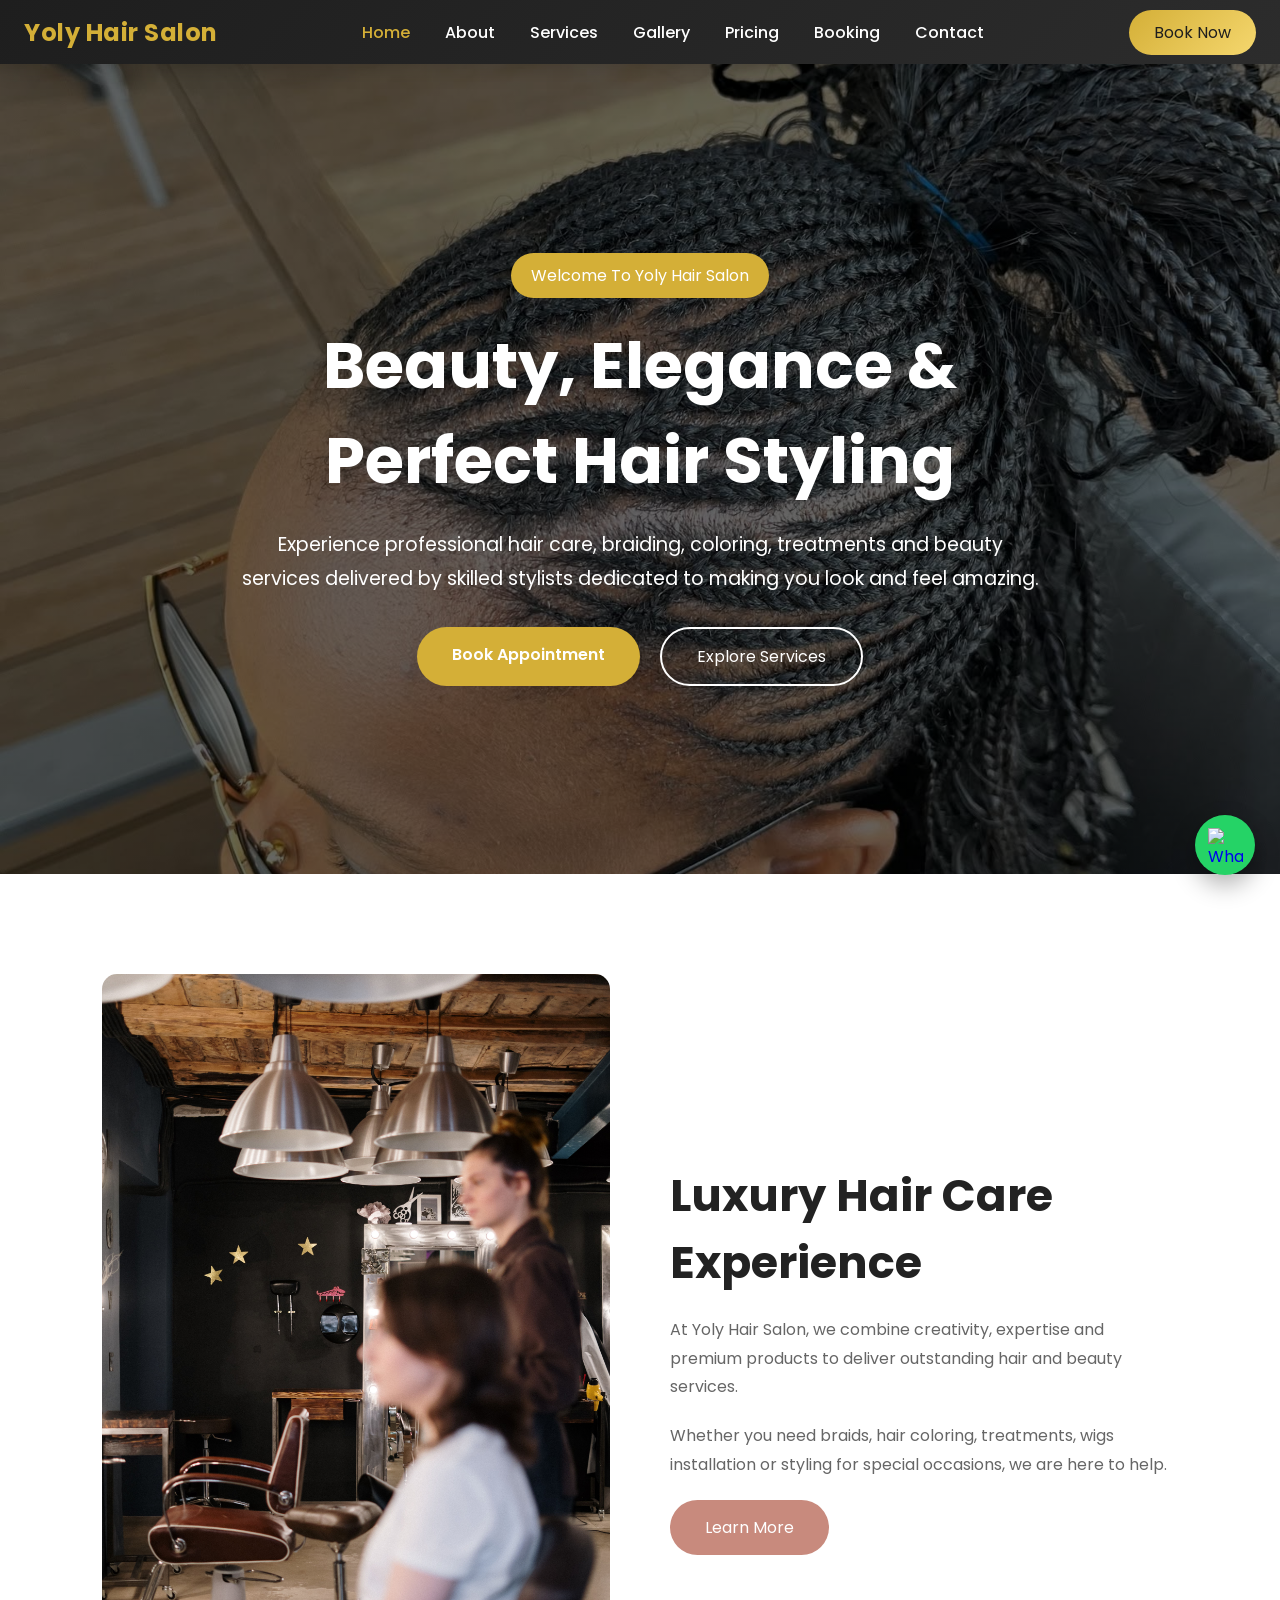
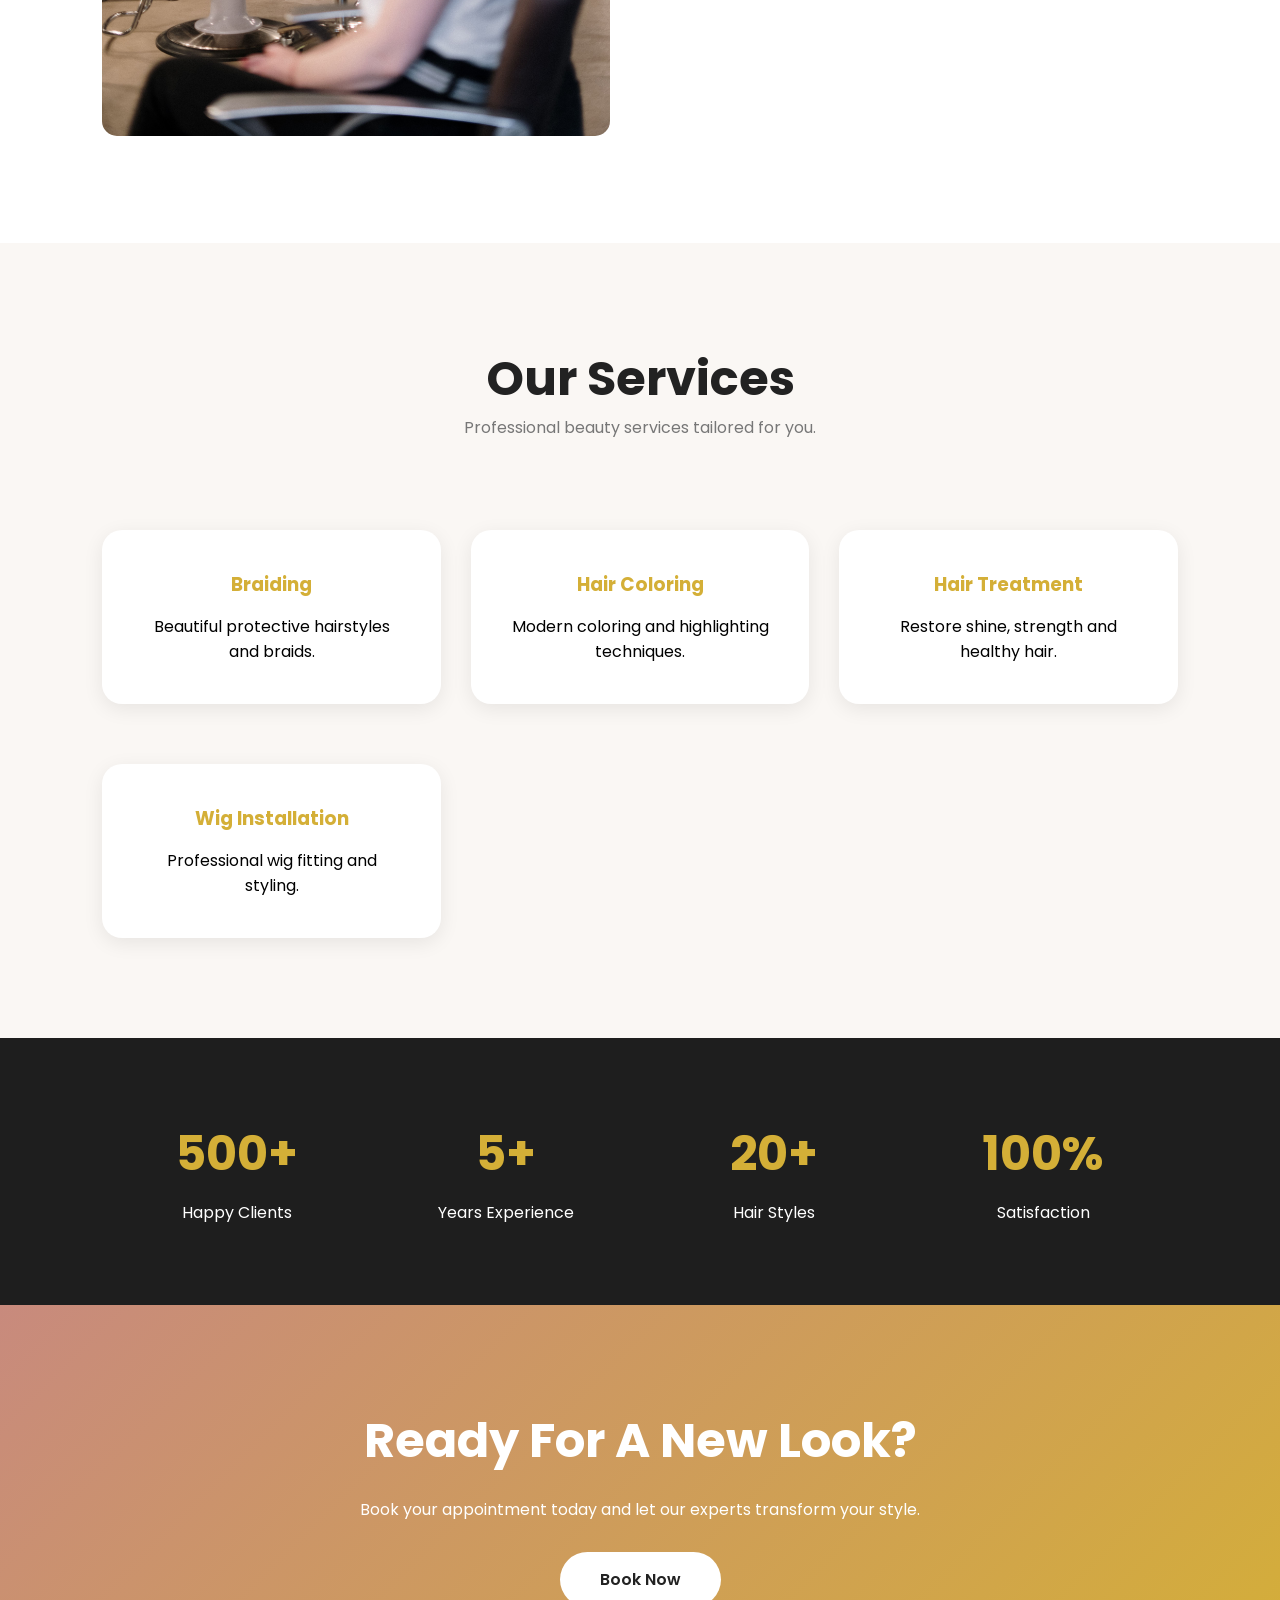
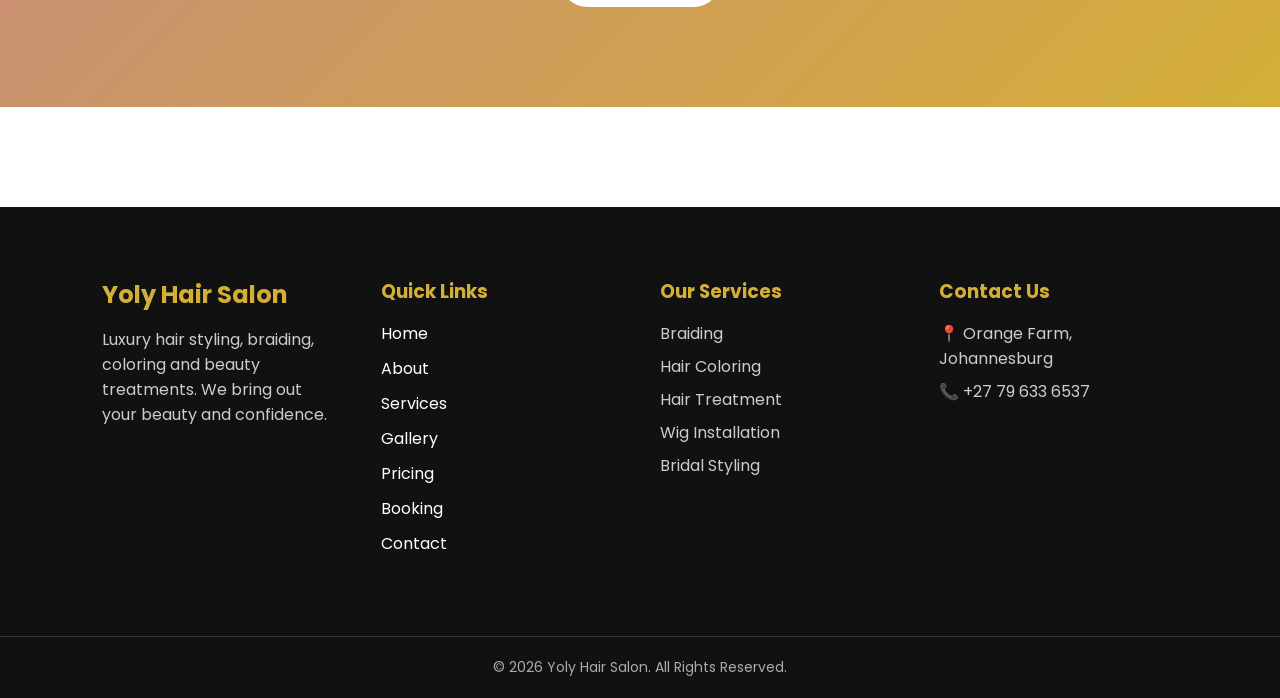
==== index.html @ fb95218e "first commit" ====
<!DOCTYPE html>
<html lang="en">
<head>
    <meta charset="UTF-8">
    <meta name="viewport" content="width=device-width, initial-scale=1.0">
    <title>Yoly Hair Saloon</title>
    <link rel="stylesheet" href="style.css">
</head>
<body>
    <header>
    <nav class="navbar">

        <a href="index.html" class="logo">
            Yoly Hair Salon
        </a>

        <ul class="nav-menu">
            <li><a href="index.html" class="active">Home</a></li>
            <li><a href="about.html" >About</a></li>
            <li><a href="services.html">Services</a></li>
            <li><a href="gallery.html">Gallery</a></li>
            <li><a href="pricing.html">Pricing</a></li>
            <li><a href="booking.html">Booking</a></li>
            <li><a href="contact.html">Contact</a></li>
           
        </ul>
         

        <a href="booking.html" class="nav-btn">
            Book Now
        </a>

    </nav>
</header>
<!-- HERO SECTION -->

<section class="hero">

    <div class="hero-content">

        <span class="hero-tag">
            Welcome To Yoly Hair Salon
        </span>

        <h1>
            Beauty, Elegance & Perfect Hair Styling
        </h1>

        <p>
            Experience professional hair care, braiding, coloring,
            treatments and beauty services delivered by skilled
            stylists dedicated to making you look and feel amazing.
        </p>

        <div class="hero-buttons">
            <a href="booking.html" class="btn-primary">
                Book Appointment
            </a>

            <a href="services.html" class="btn-secondary">
                Explore Services
            </a>
        </div>

    </div>

</section>


<!-- ABOUT PREVIEW -->

<section class="home-about">

    <div class="about-image">
        <img src="images/pexels-cottonbro-3992877.jpg" alt="Salon">
    </div>

    <div class="about-content">

        <h2>Luxury Hair Care Experience</h2>

        <p>
            At Yoly Hair Salon, we combine creativity,
            expertise and premium products to deliver
            outstanding hair and beauty services.
        </p>

        <p>
            Whether you need braids, hair coloring,
            treatments, wigs installation or styling
            for special occasions, we are here to help.
        </p>

        <a href="about.html" class="about-btn">
            Learn More
        </a>

    </div>

</section>


<!-- SERVICES -->

<section class="services">

    <div class="section-title">
        <h2>Our Services</h2>
        <p>Professional beauty services tailored for you.</p>
    </div>

    <div class="service-container">

        <div class="service-card">
            <h3>Braiding</h3>
            <p>Beautiful protective hairstyles and braids.</p>
        </div>

        <div class="service-card">
            <h3>Hair Coloring</h3>
            <p>Modern coloring and highlighting techniques.</p>
        </div>

        <div class="service-card">
            <h3>Hair Treatment</h3>
            <p>Restore shine, strength and healthy hair.</p>
        </div>

        <div class="service-card">
            <h3>Wig Installation</h3>
            <p>Professional wig fitting and styling.</p>
        </div>

    </div>

</section>


<!-- STATS -->

<section class="stats">

    <div class="stat-box">
        <h2>500+</h2>
        <p>Happy Clients</p>
    </div>

    <div class="stat-box">
        <h2>5+</h2>
        <p>Years Experience</p>
    </div>

    <div class="stat-box">
        <h2>20+</h2>
        <p>Hair Styles</p>
    </div>

    <div class="stat-box">
        <h2>100%</h2>
        <p>Satisfaction</p>
    </div>

</section>


<!-- CALL TO ACTION -->

<section class="cta">

    <h2>Ready For A New Look?</h2>

    <p>
        Book your appointment today and let our
        experts transform your style.
    </p>

    <a href="booking.html">
        Book Now
    </a>

</section>
<footer class="footer">

    <div class="footer-container">

        <!-- BRAND -->
        <div class="footer-box">
            <h2>Yoly Hair Salon</h2>
            <p>
                Luxury hair styling, braiding, coloring and beauty treatments.
                We bring out your beauty and confidence.
            </p>
        </div>

        <!-- QUICK LINKS -->
        <div class="footer-box">
            <h3>Quick Links</h3>
            <a href="index.html">Home</a>
            <a href="about.html">About</a>
            <a href="services.html">Services</a>
            <a href="gallery.html">Gallery</a>
            <a href="pricing.html">Pricing</a>
            <a href="booking.html">Booking</a>
            <a href="contact.html">Contact</a>
            
        </div>

        <!-- SERVICES -->
        <div class="footer-box">
            <h3>Our Services</h3>
            <p>Braiding</p>
            <p>Hair Coloring</p>
            <p>Hair Treatment</p>
            <p>Wig Installation</p>
            <p>Bridal Styling</p>
        </div>

        <!-- CONTACT -->
        <div class="footer-box">
            <h3>Contact Us</h3>
            <p>📍 Orange Farm, Johannesburg</p>
            <p>📞 +27 79 633 6537</p>
            
        </div>

    </div>

    <!-- BOTTOM BAR -->
    <div class="footer-bottom">
        <p>
            © 2026 Yoly Hair Salon. All Rights Reserved.
        </p>
    </div>

</footer>
<!-- WHATSAPP FLOATING BUTTON -->
<a href="https://wa.me/27796336537" class="whatsapp-float" target="_blank">

    <img src="https://cdn-icons-png.flaticon.com/512/733/733585.png" 
         alt="WhatsApp">

</a>
</body>
</html>
---- style.css ----
/* GOOGLE FONT */
@import url('https://fonts.googleapis.com/css2?family=Poppins:wght@300;400;500;600;700&display=swap');

*{
    margin:0;
    padding:0;
    box-sizing:border-box;
    font-family:'Poppins',sans-serif;
}

body{
    background:#fff;
}

/* NAVBAR */

.navbar{
    display:flex;
    justify-content:space-between;
    align-items:center;
    background:linear-gradient(
    135deg,
    #1e1e1e,
    #2c2c2c);
    position:sticky;
    top:0;
    z-index:1000;
    padding: 0.6rem 1.5rem;
    box-shadow:0 5px 20px rgba(0,0,0,0.15);
}

/* LOGO */

.logo{
    text-decoration:none;
    font-size:1.5rem;
    font-weight:700;
    color:#D4AF37;
    letter-spacing:0.5px;
}

/* MENU */

.nav-menu{
    display:flex;
    list-style:none;
    gap:35px;
}

.nav-menu li a{
    text-decoration:none;
    color:#ffffff;
    font-size:1rem;
    font-weight:500;
    transition:0.3s ease;
    position:relative;
    gap: 30px;
}
 .active{
    color: #D4AF37 !important;
}
.login-btn{
     text-decoration:none;
    background:linear-gradient(
    135deg,
    #D4AF37,
    #F5D76E);
    
    color:#1e1e1e;
    padding:12px 28px;
    border-radius:50px;
    font-weight:600;
    transition:0.4s;
    
}
.nav-btn, .login-btn{
    gap: 30px;
}

/* HOVER EFFECT */

.nav-menu li a::after{
    content:'';
    width:0;
    height:3px;
    background:#C88A7D;
    position:absolute;
    left:0;
    bottom:-8px;
    transition:0.4s;
    border-radius:20px;
}

.nav-menu li a:hover::after{
    width:100%;
}

.nav-menu li a:hover{
    color:#D4AF37;
}

/* BUTTON */

.nav-btn{
    text-decoration:none;
    background:linear-gradient(
    135deg,
    #D4AF37,
    #F5D76E);
    
    color:#1e1e1e;
    padding:10px 25px;
    border-radius:50px;
    font-weight:400;
    transition:0.4s;
    gap: 30px;
}

.nav-btn:hover{
    transform:translateY(-3px);
    box-shadow:0 8px 20px rgba(212,175,55,0.4);
}

/* RESPONSIVE */

@media(max-width:992px){

    .navbar{
        flex-direction:column;
        gap:20px;
    }

    .nav-menu{
        flex-wrap:wrap;
        justify-content:center;
    }

}
/* HERO */

.hero{
    min-height:90vh;
    background:
    linear-gradient(rgba(0,0,0,.6),
    rgba(0,0,0,.6)),
    url('images/yoly.png');

    background-size:cover;
    background-position:center;

    display:flex;
    justify-content:center;
    align-items:center;
    text-align:center;
    padding:50px;
}

.hero-content{
    max-width:800px;
}

.hero-tag{
    background:#D4AF37;
    color:#fff;
    padding:10px 20px;
    border-radius:30px;
    display:inline-block;
    margin-bottom:20px;
}

.hero-content h1{
    font-size:4rem;
    color:white;
    margin-bottom:20px;
}

.hero-content p{
    color:white;
    font-size:1.2rem;
    line-height:1.8;
    margin-bottom:30px;
}

.hero-buttons{
    display:flex;
    justify-content:center;
    gap:20px;
    flex-wrap:wrap;
}

.btn-primary{
    background:#D4AF37;
    color:#fff;
    padding:15px 35px;
    text-decoration:none;
    border-radius:50px;
    font-weight:600;
}

.btn-secondary{
    border:2px solid white;
    color:white;
    padding:15px 35px;
    text-decoration:none;
    border-radius:50px;
}


/* ABOUT */

.home-about{
    display:grid;
    grid-template-columns:1fr 1fr;
    gap:60px;
    align-items:center;
    padding:100px 8%;
}

.about-image img{
    width:100%;
    border-radius:20px;
}

.about-content h2{
    font-size:2.8rem;
    color:#222;
    margin-bottom:20px;
}

.about-content p{
    color:#666;
    line-height:1.8;
    margin-bottom:20px;
}

.about-btn{
    display:inline-block;
    background:#C88A7D;
    color:white;
    padding:15px 35px;
    border-radius:50px;
    text-decoration:none;
}


/* SERVICES */

.services{
    background:#faf7f4;
    padding:100px 8%;
}

.section-title{
    text-align:center;
    margin-bottom:60px;
}

.section-title h2{
    font-size:3rem;
    color:#222;
}

.section-title p{
    color:#777;
}

.service-container{
    display:grid;
    grid-template-columns:repeat(auto-fit,minmax(250px,1fr));
    gap:30px;
}

.service-card{
    background:white;
    padding:40px;
    border-radius:20px;
    text-align:center;
    box-shadow:0 5px 20px rgba(0,0,0,.08);
    transition:.4s;
    margin-top: 30px;
}

.service-card:hover{
    transform:translateY(-10px);
}

.service-card h3{
    color:#D4AF37;
    margin-bottom:15px;
}


/* STATS */

.stats{
    background:#1E1E1E;
    color:white;
    display:grid;
    grid-template-columns:repeat(4,1fr);
    text-align:center;
    padding:80px 8%;
}

.stat-box h2{
    color:#D4AF37;
    font-size:3rem;
}

.stat-box p{
    margin-top:10px;
}


/* CTA */

.cta{
    padding:100px 8%;
    text-align:center;
    background:linear-gradient(
    135deg,
    #C88A7D,
    #D4AF37
    );
}

.cta h2{
    color:white;
    font-size:3rem;
    margin-bottom:20px;
}

.cta p{
    color:white;
    margin-bottom:30px;
}

.cta a{
    display:inline-block;
    background:white;
    color:#222;
    padding:15px 40px;
    border-radius:50px;
    text-decoration:none;
    font-weight:600;
}


/* RESPONSIVE */

@media(max-width:768px){

    .hero-content h1{
        font-size:2.5rem;
    }

    .home-about{
        grid-template-columns:1fr;
    }

    .stats{
        grid-template-columns:1fr 1fr;
        gap:30px;
    }

}

.about-hero{
height:80vh;
background:url(images/pexels-cottonbro-3992877.jpg);
background-size:cover;
background-position:center;
display:flex;
justify-content:center;
align-items:center;
text-align:center;
}

.about-overlay{
background:rgba(0,0,0,0.6);
padding:50px;
color:white;
max-width:800px;
border-radius:15px;
}

.about-overlay h1{
font-size:3rem;
margin:20px 0;
}

.about-intro{
padding:80px 10%;
display:grid;
grid-template-columns:1fr 1fr;
gap:50px;
align-items:center;
}

.about-image img{
width:100%;
border-radius:15px;
}

.about-text p{
margin-bottom:20px;
line-height:1.8;
}

.mission-section{
padding:80px 10%;
display:grid;
grid-template-columns:repeat(auto-fit,minmax(300px,1fr));
gap:30px;
}

.mission-card{
padding:40px;
background:#fff;
box-shadow:0 5px 15px rgba(0,0,0,.1);
border-radius:15px;
}

.values,
.timeline,
.why-us,
.testimonials{
padding:80px 10%;
}

.value-grid,
.why-grid,
.testimonial-grid{
display:grid;
grid-template-columns:repeat(auto-fit,minmax(250px,1fr));
gap:25px;
}

.value-card,
.why-card,
.testimonial-card,
.timeline-box{
padding:30px;
background:white;
border-radius:15px;
box-shadow:0 5px 15px rgba(0,0,0,.1);
}

.timeline-container{
display:grid;
grid-template-columns:repeat(auto-fit,minmax(200px,1fr));
gap:20px;
margin-top:40px;
}

.stats-section{
background:#111;
color:white;
padding:80px 10%;
display:grid;
grid-template-columns:repeat(auto-fit,minmax(200px,1fr));
text-align:center;
}

.stat h2{
font-size:3rem;
}

.about-cta{
padding:100px 10%;
text-align:center;
background:#f8f8f8;
}

.cta-btn{
display:inline-block;
margin-top:20px;
padding:15px 35px;
background:black;
color:white;
text-decoration:none;
border-radius:30px;
}

@media(max-width:768px){

.about-intro{
grid-template-columns:1fr;
}

.about-overlay h1{
font-size:2rem;
}

.about-overlay{
padding:30px;
}

.stats-section{
grid-template-columns:1fr 1fr;
gap:20px;
}

}
/* SERVICES HERO */

.services-hero{
    height:60vh;
    background:
    linear-gradient(rgba(0,0,0,.65),rgba(0,0,0,.65)),
    url('images/services-banner.jpg');
    background-size:cover;
    background-position:center;
    display:flex;
    justify-content:center;
    align-items:center;
    text-align:center;
    padding:20px;
}

.services-hero-content{
    max-width:800px;
}

.services-hero-content h1{
    color:white;
    font-size:4rem;
    margin-bottom:20px;
}

.services-hero-content p{
    color:white;
    font-size:1.2rem;
    line-height:1.8;
}

/* INTRO */

.services-intro{
    padding:100px 10%;
    text-align:center;
}

.services-intro h2{
    font-size:3rem;
    color:#D4AF37;
    margin-bottom:25px;
}

.services-intro p{
    max-width:900px;
    margin:auto;
    color:#666;
    line-height:1.9;
    margin-bottom:20px;
}

/* SERVICE GRID */

.main-services{
    padding:0 10% 100px;
    display:grid;
    grid-template-columns:repeat(auto-fit,minmax(280px,1fr));
    gap:30px;
}

.service-box{
    background:white;
    padding:35px;
    border-radius:20px;
    box-shadow:0 10px 30px rgba(0,0,0,.08);
    transition:.4s;
}

.service-box:hover{
    transform:translateY(-10px);
}

.service-box h3{
    color:#D4AF37;
    margin-bottom:15px;
}

/* BENEFITS */

.service-benefits{
    background:#faf7f4;
    padding:100px 10%;
}

.benefits-grid{
    display:grid;
    grid-template-columns:repeat(auto-fit,minmax(250px,1fr));
    gap:30px;
    margin-top: 30px;
}

.benefit-card{
    background:white;
    padding:35px;
    border-radius:20px;
    text-align:center;
    box-shadow:0 5px 20px rgba(0,0,0,.08);
}

.benefit-card h3{
    color:#D4AF37;
    margin-bottom:15px;
}

/* PROCESS */

.service-process{
    padding:100px 10%;
}
.section-heading{
    margin-top: 30px;
}
.process-container{
    display:grid;
    grid-template-columns:repeat(auto-fit,minmax(250px,1fr));
    gap:30px;
    margin-top: 30px;
}

.process-card{
    background:white;
    padding:40px;
    text-align:center;
    border-radius:20px;
    box-shadow:0 5px 20px rgba(0,0,0,.08);
}

.process-card span{
    width:70px;
    height:70px;
    background:#D4AF37;
    color:white;
    display:flex;
    justify-content:center;
    align-items:center;
    margin:auto;
    border-radius:50%;
    font-size:1.5rem;
    font-weight:bold;
    margin-bottom:20px;
}

/* FAQ */

.faq-section{
    background:#faf7f4;
    padding:100px 10%;
}

.faq-container{
    display:grid;
    gap:25px;
    margin-top: 30px;
}

.faq-item{
    background:white;
    padding:30px;
    border-radius:15px;
    box-shadow:0 5px 15px rgba(0,0,0,.08);
}

.faq-item h3{
    color:#D4AF37;
    margin-bottom:10px;
}

/* CTA */

.services-cta{
    background:linear-gradient(135deg,#C88A7D,#D4AF37);
    text-align:center;
    padding:100px 10%;
}

.services-cta h2{
    color:white;
    font-size:3rem;
    margin-bottom:20px;
}

.services-cta p{
    color:white;
    max-width:700px;
    margin:auto;
    margin-bottom:30px;
}

.services-cta a{
    display:inline-block;
    background:white;
    color:#222;
    text-decoration:none;
    padding:15px 40px;
    border-radius:50px;
    font-weight:600;
}

/* RESPONSIVE */

@media(max-width:768px){

    .services-hero-content h1{
        font-size:2.5rem;
    }

    .services-intro h2,
    .section-heading h2,
    .services-cta h2{
        font-size:2rem;
    }

}
/* GALLERY HERO */

.gallery-hero{
    height:60vh;
    background:
    linear-gradient(rgba(0,0,0,.65),rgba(0,0,0,.65)),
    url('images/gallery-banner.jpg');
    background-size:cover;
    background-position:center;
    display:flex;
    justify-content:center;
    align-items:center;
    text-align:center;
    padding:20px;
}

.gallery-hero-content{
    max-width:800px;
}

.gallery-hero-content h1{
    color:white;
    font-size:4rem;
    margin-bottom:20px;
}

.gallery-hero-content p{
    color:white;
    font-size:1.2rem;
    line-height:1.8;
}

/* INTRO */

.gallery-intro{
    padding:100px 10%;
    text-align:center;
}

.gallery-intro h2{
    font-size:3rem;
    color:#D4AF37;
    margin-bottom:25px;
}

.gallery-intro p{
    color:#666;
    line-height:1.9;
    max-width:900px;
    margin:20px auto;
}

/* GALLERY GRID */

.featured-gallery{
    padding:0 10% 100px;
    gap: 20px;
    
}

.gallery-grid{
    display:grid;
    grid-template-columns: 1fr;
    gap:25px;
}
@media (min-width:768px){
   .gallery-grid{
    grid-template-columns: repeat(auto-fit,minmax(300px,1fr));
}
    
}
.gallery-item{
    overflow:hidden;
    border-radius:20px;
}

.gallery-item img{
    width:100%;
    display:block;
    transition:.5s;
}

.gallery-item:hover img{
    transform:scale(1.1);
}

/* CATEGORIES */

.gallery-categories{
    background:#faf7f4;
    padding:100px 10%;
}

.categories-container{
    display:grid;
    grid-template-columns:repeat(auto-fit,minmax(250px,1fr));
    gap:30px;
}

.category-card{
    background:white;
    padding:35px;
    border-radius:20px;
    text-align:center;
    box-shadow:0 5px 20px rgba(0,0,0,.08);
    margin-top: 30px;
}

.category-card h3{
    color:#D4AF37;
    margin-bottom:15px;
}

/* TRANSFORMATIONS */

.before-after{
    padding:100px 10%;
}

 .transformation-container{
    display:grid;
    grid-template-columns:repeat(auto-fit,minmax(300px,1fr));
    gap:30px;
} 

.transformation-card{
    background:white;
    border-radius:20px;
    overflow:hidden;
    box-shadow:0 5px 20px rgba(0,0,0,.08);
    margin-top: 30px;
}

.transformation-card img{
    width:100%;
}

.transformation-card h3{
    padding:20px 20px 10px;
    color:#D4AF37;
}

.transformation-card p{
    padding:0 20px 20px;
}

/* TESTIMONIALS */

.gallery-testimonials{
    background:#faf7f4;
    padding:100px 10%;
}

.testimonial-grid{
    display:grid;
    grid-template-columns:repeat(auto-fit,minmax(280px,1fr));
    gap:30px;
    margin-top: 30px;
}

.testimonial-card{
    background:white;
    padding:35px;
    border-radius:20px;
    text-align:center;
    box-shadow:0 5px 20px rgba(0,0,0,.08);
}

.testimonial-card h4{
    margin-top:20px;
    color:#D4AF37;
}

/* SOCIAL */

.social-showcase{
    text-align:center;
    padding:100px 10%;
}

.social-showcase h2{
    font-size:3rem;
    margin-bottom:20px;
}

.social-showcase p{
    margin-bottom:30px;
    color:#666;
}

.social-showcase a{
    display:inline-block;
    background:#D4AF37;
    color:white;
    text-decoration:none;
    padding:15px 35px;
    border-radius:50px;

}

/* CTA */

.gallery-cta{
    background:linear-gradient(135deg,#C88A7D,#D4AF37);
    text-align:center;
    padding:100px 10%;
}

.gallery-cta h2{
    color:white;
    font-size:3rem;
    margin-bottom:20px;
}

.gallery-cta p{
    color:white;
    margin-bottom:30px;
}

.gallery-cta a{
    background:white;
    color:#222;
    text-decoration:none;
    padding:15px 35px;
    border-radius:50px;
    display:inline-block;
    font-weight:600;
}
.gallery-cards {
    display: grid;
    grid-template-columns: repeat(3, 1fr);
    gap: 20px;
    padding: 20px;
}
.gallery-item img {
    width: 100%;
    height: 330px;   /* smaller size */
    object-fit: cover;
    display: block;
    border-radius: 10px;
}

@media(max-width:768px){
    .social-showcase a:last-child{
        margin-top: 20px;

    }
    .gallery-cards{
        grid-template-columns: 1fr;
    }
    .gallery-hero-content h1{
        font-size:2.5rem;
    }


    .gallery-intro h2,
    .social-showcase h2,
    .gallery-cta h2{
        font-size:2rem;
    }

      

}


/* PRICING HERO */

.pricing-hero{
    height:60vh;
    background:
    linear-gradient(rgba(0,0,0,.65),rgba(0,0,0,.65)),
    url('images/pricing-banner.jpg');
    background-size:cover;
    background-position:center;
    display:flex;
    justify-content:center;
    align-items:center;
    text-align:center;
}

.pricing-hero-content h1{
    color:white;
    font-size:4rem;
    margin-bottom:20px;
}

.pricing-hero-content p{
    color:white;
    font-size:1.2rem;
}

.pricing-intro,
.pricing-services,
.packages,
.membership,
.pricing-policies,
.pricing-faq{
    padding:100px 8%;
}

.pricing-intro{
    text-align:center;
}

.pricing-intro h2{
    color:#D4AF37;
    font-size:3rem;
    margin-bottom:25px;
}

.pricing-intro p{
    max-width:900px;
    margin:15px auto;
    color:#666;
    line-height:1.8;
}

/* TABLE */

.pricing-table{
    background:white;
    border-radius:20px;
    overflow:hidden;
    box-shadow:0 10px 30px rgba(0,0,0,.08);
    margin-top: 30px;
}

.price-row{
    display:flex;
    justify-content:space-between;
    padding:25px;
    border-bottom:1px solid #eee;
}

.price-row strong{
    color:#D4AF37;
}

/* PACKAGES */

.package-grid{
    display:grid;
    grid-template-columns:repeat(auto-fit,minmax(300px,1fr));
    gap:30px;
    margin-top: 30px;
}

.package-card{
    background:white;
    padding:40px;
    border-radius:20px;
    text-align:center;
    box-shadow:0 5px 20px rgba(0,0,0,.08);
    position:relative;
}

.featured{
    border:3px solid #D4AF37;
}

.popular{
    position:absolute;
    top:15px;
    right:15px;
    background:#D4AF37;
    color:white;
    padding:8px 15px;
    border-radius:30px;
}

.package-price{
    font-size:3rem;
    color:#D4AF37;
    margin:20px 0;
}

.package-card ul{
    list-style:none;
    margin-bottom:30px;
}

.package-card ul li{
    margin:12px 0;
}

.package-card a{
    background:#D4AF37;
    color:white;
    text-decoration:none;
    padding:15px 30px;
    border-radius:50px;
}

/* MEMBERSHIP */

.membership{
    background:#faf7f4;
}

.membership-grid,
.policy-container{
    display:grid;
    grid-template-columns:repeat(auto-fit,minmax(250px,1fr));
    gap:30px;
    margin-top: 30px;
}

.membership-card,
.policy-card{
    background:white;
    padding:35px;
    border-radius:20px;
    text-align:center;
    box-shadow:0 5px 20px rgba(0,0,0,.08);
}

/* FAQ */

.pricing-faq{
    background:#faf7f4;
}

.faq-item{
    background:white;
    padding:30px;
    border-radius:15px;
    margin-bottom:20px;
    box-shadow:0 5px 15px rgba(0,0,0,.08);
    margin-top: 30px;
}

.faq-item h3{
    color:#D4AF37;
    margin-bottom:10px;
}

/* CTA */

.pricing-cta{
    padding:100px 8%;
    text-align:center;
    background:linear-gradient(135deg,#C88A7D,#D4AF37);
}

.pricing-cta h2{
    color:white;
    font-size:3rem;
    margin-bottom:20px;
}

.pricing-cta p{
    color:white;
    margin-bottom:30px;
}

.pricing-cta a{
    background:white;
    color:#222;
    text-decoration:none;
    padding:15px 35px;
    border-radius:50px;
    display:inline-block;
}
.booking-hero{
    height:60vh;
    background:
    linear-gradient(rgba(0,0,0,.65),rgba(0,0,0,.65)),
    url('images/booking-banner.jpg');
    background-size:cover;
    background-position:center;
    display:flex;
    justify-content:center;
    align-items:center;
    text-align:center;
    padding:20px;
}

.booking-hero-content h1{
    color:white;
    font-size:4rem;
    margin-bottom:20px;
}

.booking-hero-content p{
    color:white;
    font-size:1.2rem;
}

.booking-info{
    display:grid;
    grid-template-columns:repeat(auto-fit,minmax(200px,1fr));
    gap:20px;
    padding:80px 8%;
    background:#faf7f4;
    text-align:center;
}

.info-box{
    background:white;
    padding:30px;
    border-radius:15px;
    box-shadow:0 5px 15px rgba(0,0,0,.08);
}

.info-box h3{
    color:#D4AF37;
    margin-bottom:10px;
}

.booking-form-section{
    padding:100px 8%;
    text-align:center;
}

.booking-form-section h2{
    font-size:3rem;
    margin-bottom:40px;
    color:#222;
}

form{
    max-width:900px;
    margin:auto;
}

.form-grid{
    display:grid;
    grid-template-columns:repeat(2,1fr);
    gap:20px;
}

.form-group{
    text-align:left;
}

.form-group label{
    display:block;
    margin-bottom:8px;
    font-weight:600;
}

.form-group input,
.form-group select,
.form-group textarea{
    width:100%;
    padding:12px;
    border:1px solid #ddd;
    border-radius:10px;
    outline:none;
}

.form-group textarea{
    height:120px;
}

.full{
    grid-column:span 2;
}

button{
    margin-top:30px;
    background:#D4AF37;
    color:white;
    padding:15px 40px;
    border:none;
    border-radius:50px;
    cursor:pointer;
    font-size:1rem;
}

.booking-services{
    background:#faf7f4;
    padding:100px 8%;
}

.service-grid{
    display:grid;
    grid-template-columns:repeat(auto-fit,minmax(250px,1fr));
    gap:30px;
}

.booking-benefits{
    padding:100px 8%;
}

.benefits-grid{
    display:grid;
    grid-template-columns:repeat(auto-fit,minmax(250px,1fr));
    gap:30px;
}

.booking-contact{
    background:linear-gradient(135deg,#C88A7D,#D4AF37);
    text-align:center;
    padding:100px 8%;
    color:white;
}

.contact-details p{
    margin:10px 0;
    font-size:1.2rem;
}

@media(max-width:768px){

    .form-grid{
        grid-template-columns:1fr;
    }

    .booking-hero-content h1{
        font-size:2.5rem;
    }
}
.contact-hero{
    height:60vh;
    background:
    linear-gradient(rgba(0,0,0,.65),rgba(0,0,0,.65)),
    url('images/contact-banner.jpg');
    background-size:cover;
    background-position:center;
    display:flex;
    justify-content:center;
    align-items:center;
    text-align:center;
}

.contact-hero-content h1{
    color:white;
    font-size:4rem;
    margin-bottom:20px;
}

.contact-hero-content p{
    color:white;
    font-size:1.2rem;
}

.contact-info{
    display:grid;
    grid-template-columns:repeat(auto-fit,minmax(220px,1fr));
    gap:20px;
    padding:80px 8%;
    background:#faf7f4;
    text-align:center;
    
}

.info-card{
    background:white;
    padding:30px;
    border-radius:15px;
    box-shadow:0 5px 15px rgba(0,0,0,.08);
    
}

.info-card h3{
    color:#D4AF37;
    margin-bottom:10px;
}

.contact-form-section{
    padding:100px 8%;
    text-align:center;
}

.contact-form-section h2{
    font-size:3rem;
    margin-bottom:40px;
}

.form-grid{
    display:grid;
    grid-template-columns:repeat(2,1fr);
    gap:20px;
    max-width:900px;
    margin:auto;
}

.form-group{
    text-align:left;
}

.form-group input,
.form-group textarea{
    width:100%;
    padding:12px;
    border:1px solid #ddd;
    border-radius:10px;
}

.full{
    grid-column:span 2;
}

button{
    margin-top:20px;
    background:#D4AF37;
    color:white;
    padding:15px 40px;
    border:none;
    border-radius:50px;
    cursor:pointer;
}

.map-section{
    padding:100px 8%;
    text-align:center;
}

.map-container{
    margin-top:30px;
    border-radius:20px;
    overflow:hidden;
    box-shadow:0 10px 25px rgba(0,0,0,.1);
}

.contact-faq{
    padding:100px 8%;
    background:#faf7f4;
}

.contact-faq h2{
    text-align:center;
    font-size:3rem;
    margin-bottom:40px;
}

.contact-cta{
    padding:100px 8%;
    text-align:center;
    background:linear-gradient(135deg,#C88A7D,#D4AF37);
}

.contact-cta h2{
    color:white;
    font-size:3rem;
    margin-bottom:20px;
}

.contact-cta p{
    color:white;
    margin-bottom:30px;
}

.contact-cta a{
    background:white;
    color:#222;
    padding:15px 35px;
    border-radius:50px;
    text-decoration:none;
    display:inline-block;
}

.faq-item{
    background:white;
    padding:25px;
    margin-bottom:15px;
    border-radius:15px;
    box-shadow:0 5px 15px rgba(0,0,0,.08);
}

.faq-item h3{
    color:#D4AF37;
    margin-bottom:10px;
}

@media(max-width:768px){

    .contact-hero-content h1{
        font-size:2.5rem;
    }

    .form-grid{
        grid-template-columns:1fr;
    }

    .contact-form-section h2,
    .contact-faq h2{
        font-size:2rem;
    }
}
.footer{
    background:#111;
    color:white;
    margin-top:100px;
}

.footer-container{
    display:grid;
    grid-template-columns:repeat(auto-fit,minmax(220px,1fr));
    gap:40px;
    padding:70px 8%;
}

.footer-box h2{
    color:#D4AF37;
    margin-bottom:15px;
}

.footer-box h3{
    color:#D4AF37;
    margin-bottom:15px;
}

.footer-box a{
    display:block;
    color:white;
    text-decoration:none;
    margin-bottom:10px;
    transition:0.3s;
}

.footer-box a:hover{
    color:#D4AF37;
    padding-left:5px;
}

.footer-box p{
    margin-bottom:8px;
    color:#ccc;
}

.footer-bottom{
    text-align:center;
    padding:20px;
    border-top:1px solid #333;
    color:#aaa;
    font-size:14px;
}
.whatsapp-float{
    position:fixed;
    bottom:25px;
    right:25px;
    width:60px;
    height:60px;
    background:#25D366;
    border-radius:50%;
    display:flex;
    justify-content:center;
    align-items:center;
    box-shadow:0 10px 25px rgba(0,0,0,0.3);
    z-index:10000;
    transition:0.3s ease;
}

.whatsapp-float img{
    width:35px;
    height:35px;
}

.whatsapp-float:hover{
    transform:scale(1.1);
    box-shadow:0 15px 30px rgba(0,0,0,0.4);
}
/* LOGIN */

.login-section{
    height:100vh;
    display:flex;
    justify-content:center;
    align-items:center;
    background:linear-gradient(135deg,#C88A7D,#D4AF37);
}

.login-box{
    background:white;
    padding:50px;
    border-radius:20px;
    text-align:center;
    width:350px;
    box-shadow:0 10px 30px rgba(0,0,0,0.2);
}

.login-box h2{
    margin-bottom:20px;
}

.login-box input{
    width:100%;
    padding:12px;
    margin:10px 0;
    border:1px solid #ddd;
    border-radius:10px;
}

.login-box button{
    width:100%;
    padding:12px;
    background:#D4AF37;
    border:none;
    color:white;
    border-radius:10px;
    cursor:pointer;
}

#error{
    color:red;
    margin-top:10px;
}

/* DASHBOARD */

.dashboard{
    padding:100px 8%;
    text-align:center;
}

.dashboard h1{
    margin-bottom:40px;
}

.dashboard-cards{
    display:grid;
    grid-template-columns:repeat(auto-fit,minmax(250px,1fr));
    gap:30px;
}

.dash-card{
    background:white;
    padding:30px;
    border-radius:20px;
    box-shadow:0 5px 20px rgba(0,0,0,0.1);
}

.dashboard button{
    margin-top:40px;
    padding:15px 40px;
    background:#111;
    color:white;
    border:none;
    border-radius:30px;
    cursor:pointer;
}
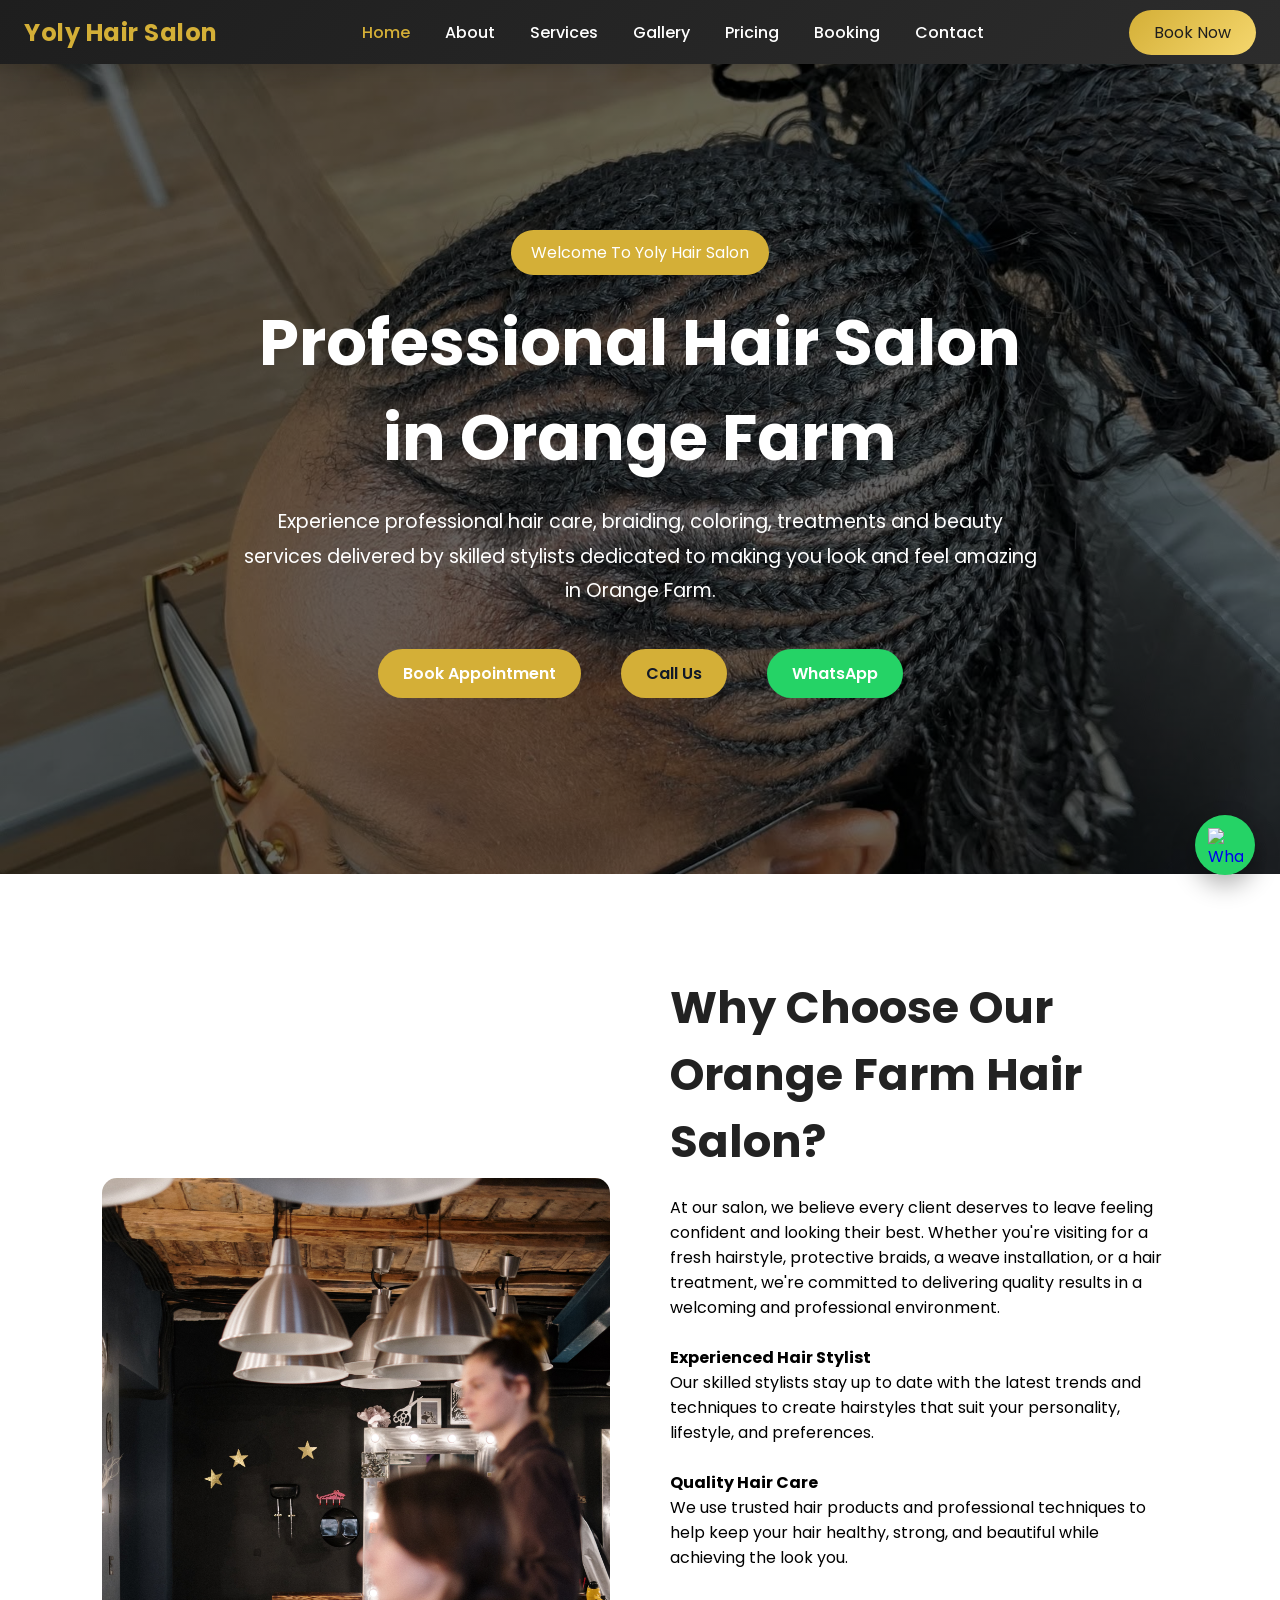
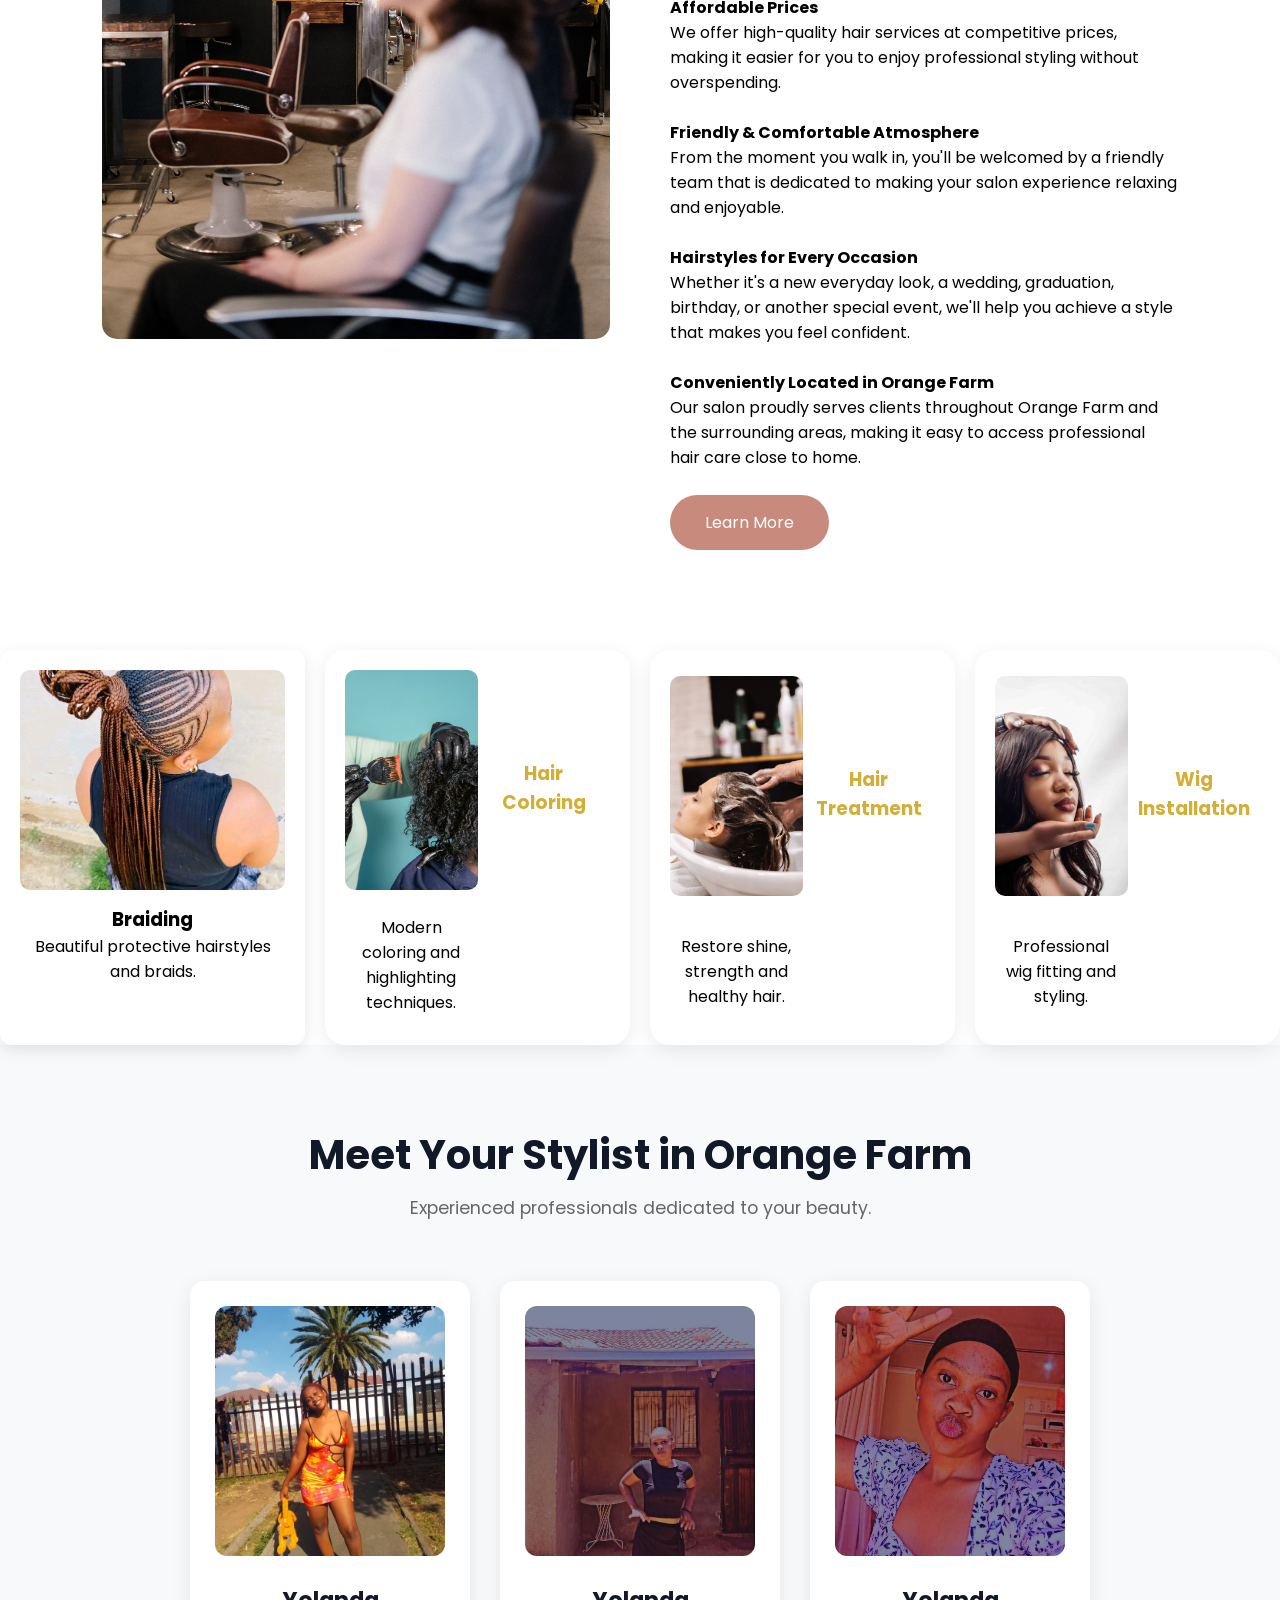
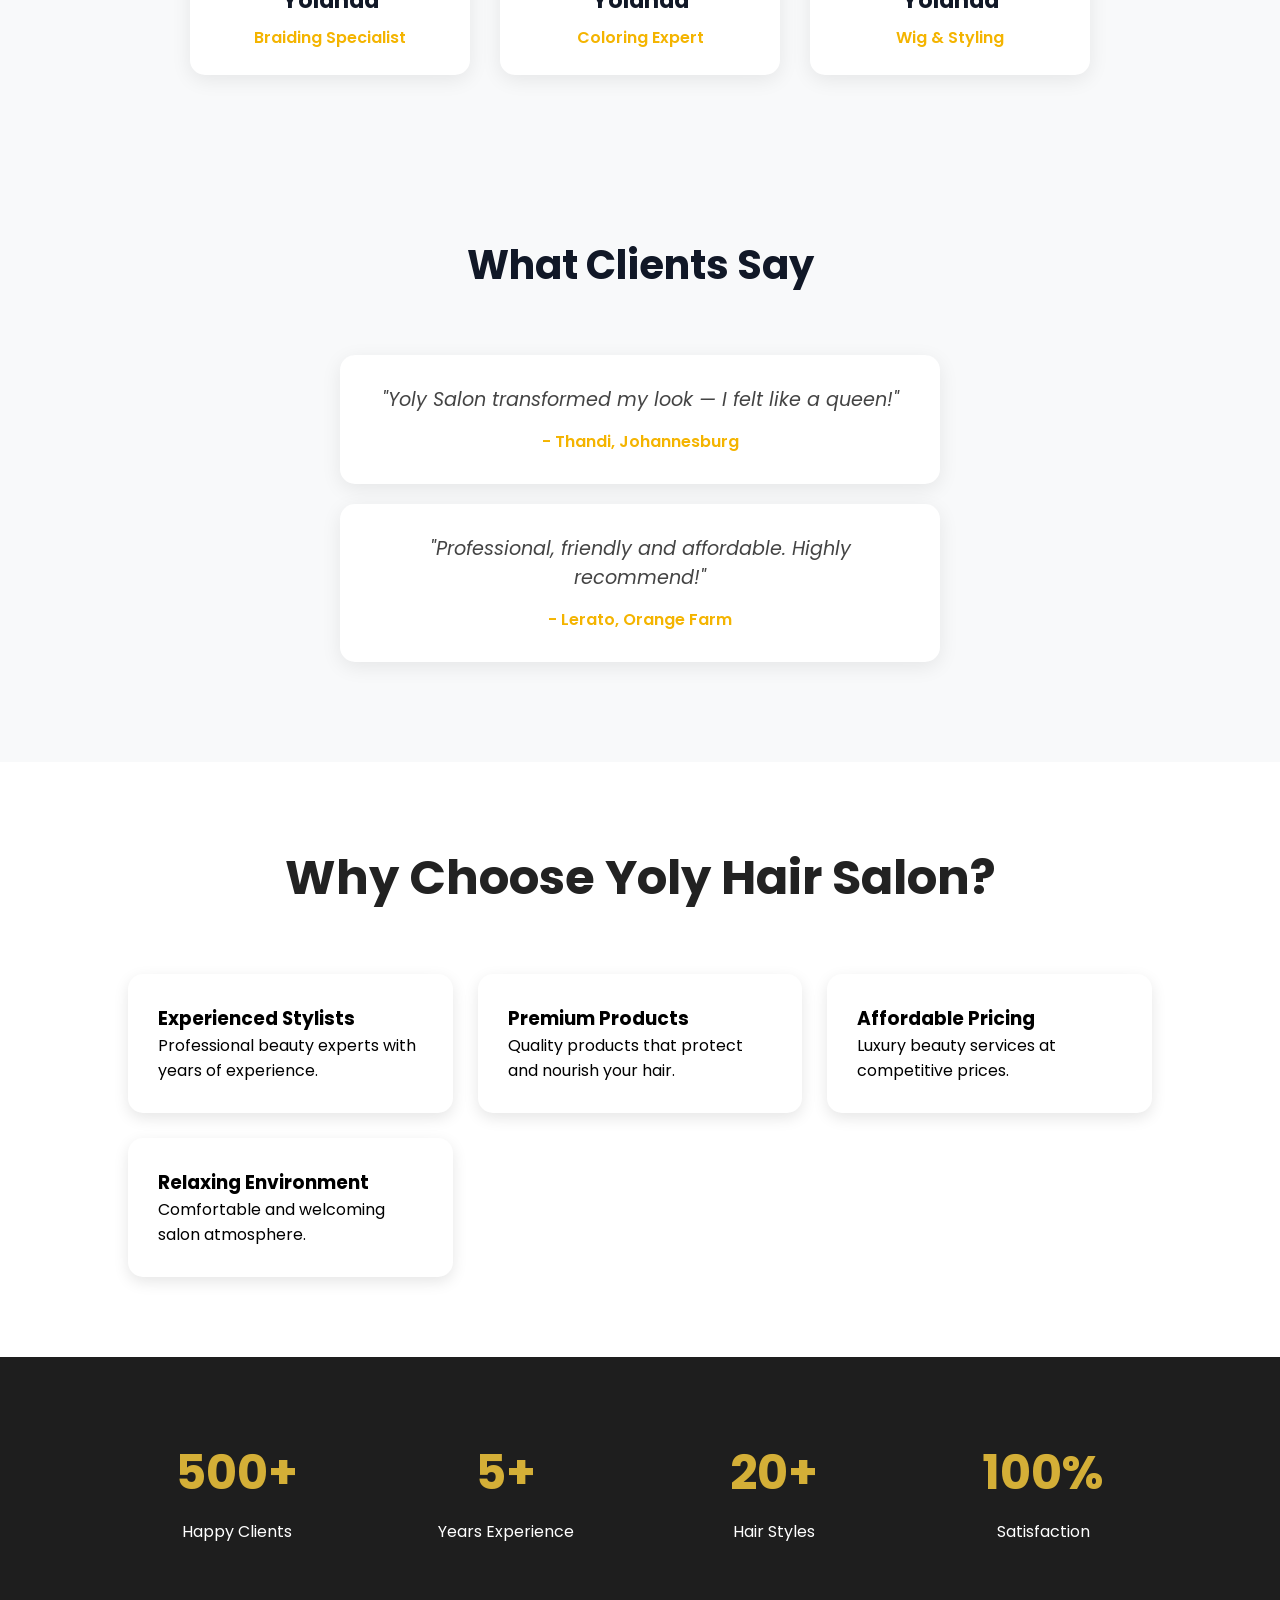
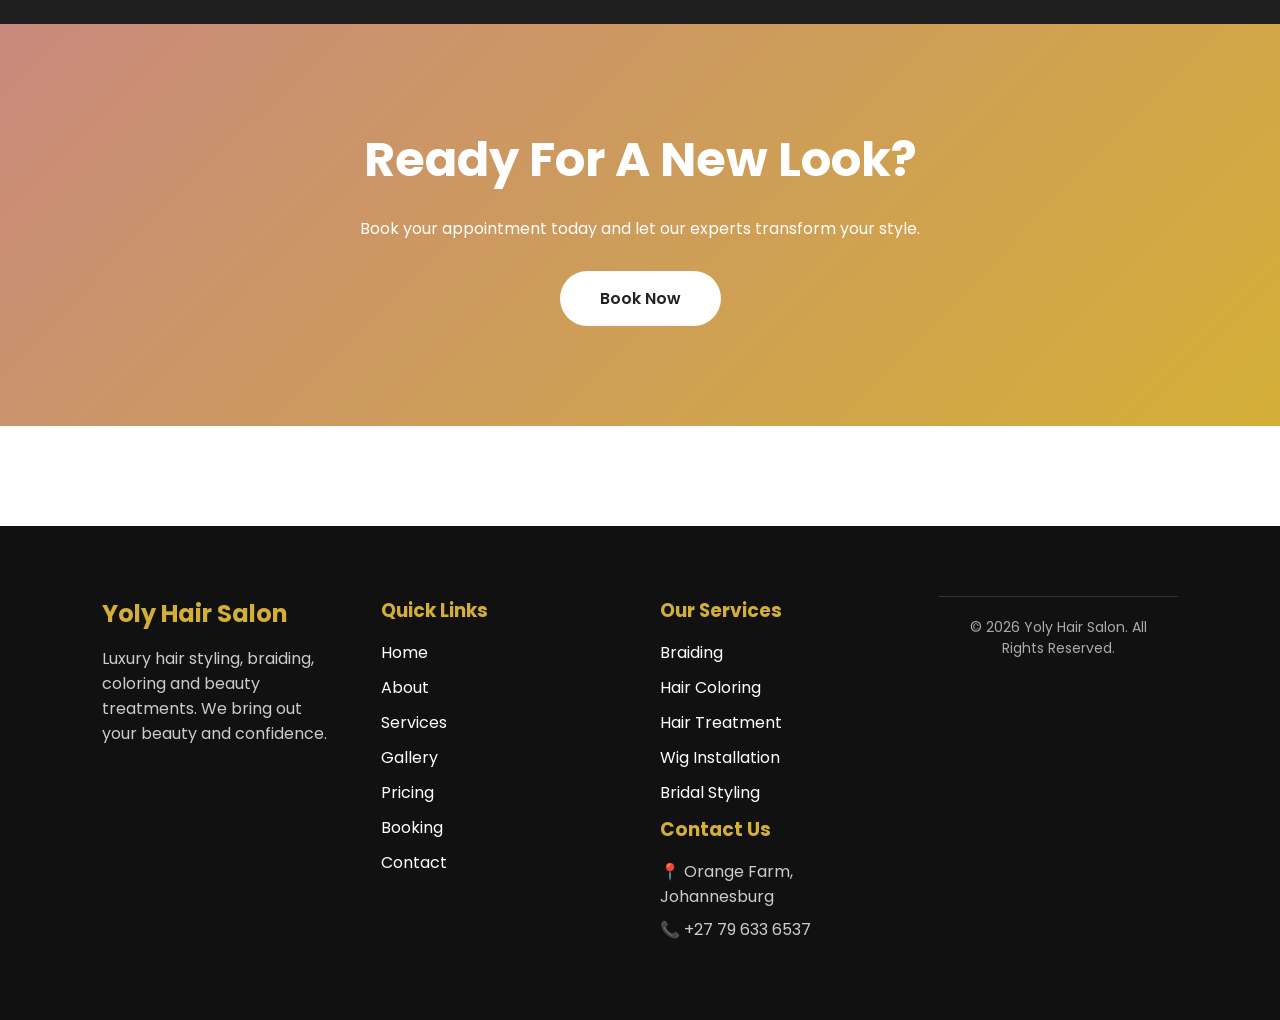
==== commit b76ed9d7: "adding some components in every page" ====
--- a/index.html
+++ b/index.html
@@ -3,8 +3,11 @@
 <head>
     <meta charset="UTF-8">
     <meta name="viewport" content="width=device-width, initial-scale=1.0">
-    <title>Yoly Hair Saloon</title>
+    <title>Best Hair Salon in Orange Farm | Braids, Weave installation & More</title>
+    <meta name="description" content="Looking for a professional hair salon in Orange Farm? We offer braiding, weave installation, hair colouring,hair treatments, and more. Book your appointment today. Call us on 079 633 6537">
     <link rel="stylesheet" href="style.css">
+    <meta name="google-site-verification" content="91N119y5-lMr7KUy_tLqdhi_ELUoHZd_MROihfatFgQ" />
+    <link rel="shortcut icon" href="yolyhairsalon.logo" type="yolyhairsalon logo">
 </head>
 <body>
     <header>
@@ -43,13 +46,13 @@
         </span>
 
         <h1>
-            Beauty, Elegance & Perfect Hair Styling
+            Professional Hair Salon in Orange Farm
         </h1>
 
         <p>
             Experience professional hair care, braiding, coloring,
             treatments and beauty services delivered by skilled
-            stylists dedicated to making you look and feel amazing.
+            stylists dedicated to making you look and feel amazing in Orange Farm.
         </p>
 
         <div class="hero-buttons">
@@ -57,9 +60,15 @@
                 Book Appointment
             </a>
 
-            <a href="services.html" class="btn-secondary">
-                Explore Services
-            </a>
+        <!-- Call Button -->
+    <a href="tel:+27796336537" class="btn-call">
+         Call Us
+    </a>
+
+    <!-- WhatsApp Button -->
+    <a href="https://wa.me/27796336537" target="_blank" class="btn-whatsapp">
+         WhatsApp
+    </a>
         </div>
 
     </div>
@@ -77,19 +86,33 @@
 
     <div class="about-content">
 
-        <h2>Luxury Hair Care Experience</h2>
-
-        <p>
-            At Yoly Hair Salon, we combine creativity,
-            expertise and premium products to deliver
-            outstanding hair and beauty services.
-        </p>
-
-        <p>
-            Whether you need braids, hair coloring,
-            treatments, wigs installation or styling
-            for special occasions, we are here to help.
-        </p>
+        <h2>Why Choose Our Orange Farm Hair Salon?</h2>
+
+        At our salon, we believe every client deserves to leave feeling confident and looking their best. Whether you're visiting for a fresh hairstyle, protective braids, a weave installation, or a hair treatment, we're committed to delivering quality results in a welcoming and professional environment. <br><br>
+
+<h4>Experienced Hair Stylist</h4>
+
+Our skilled stylists stay up to date with the latest trends and techniques to create hairstyles that suit your personality, lifestyle, and preferences. <br><br>
+
+<h4>Quality Hair Care</h4>
+
+We use trusted hair products and professional techniques to help keep your hair healthy, strong, and beautiful while achieving the look you. <br><br>
+
+ <h4>Affordable Prices</h4>
+
+We offer high-quality hair services at competitive prices, making it easier for you to enjoy professional styling without overspending. <br><br>
+
+ <h4>Friendly & Comfortable Atmosphere</h4>
+
+From the moment you walk in, you'll be welcomed by a friendly team that is dedicated to making your salon experience relaxing and enjoyable. <br><br>
+
+ <h4>Hairstyles for Every Occasion</h4>
+
+Whether it's a new everyday look, a wedding, graduation, birthday, or another special event, we'll help you achieve a style that makes you feel confident. <br><br>
+
+ <h4>Conveniently Located in Orange Farm</h4>
+
+Our salon proudly serves clients throughout Orange Farm and the surrounding areas, making it easy to access professional hair care close to home. <br><br>
 
         <a href="about.html" class="about-btn">
             Learn More
@@ -101,40 +124,103 @@
 
 
 <!-- SERVICES -->
-
-<section class="services">
-
+<div class="home-service-section">
+<div class="home-service-card">
+    <img src="images/braiding.jpg" alt="Braiding" class="home-service-img">
+    <h3>Braiding</h3>
+    <p>Beautiful protective hairstyles and braids.</p>
+</div>
+
+<div class="service-card">
+    <img src="images/hair-coloring.jpg" alt="Hair Coloring" class="service-img">
+    <h3>Hair Coloring</h3>
+    <p>Modern coloring and highlighting techniques.</p>
+</div>
+
+<div class="service-card">
+    <img src="images/hair-treatment.jpg" alt="Hair Treatment" class="service-img">
+    <h3>Hair Treatment</h3>
+    <p>Restore shine, strength and healthy hair.</p>
+</div>
+
+<div class="service-card">
+    <img src="images/wig-installation.jpg" alt="Wig Installation" class="service-img">
+    <h3>Wig Installation</h3>
+    <p>Professional wig fitting and styling.</p>
+</div>
+
+</div>
+<section class="home-team">
     <div class="section-title">
-        <h2>Our Services</h2>
-        <p>Professional beauty services tailored for you.</p>
-    </div>
-
-    <div class="service-container">
-
-        <div class="service-card">
-            <h3>Braiding</h3>
-            <p>Beautiful protective hairstyles and braids.</p>
-        </div>
-
-        <div class="service-card">
-            <h3>Hair Coloring</h3>
-            <p>Modern coloring and highlighting techniques.</p>
-        </div>
-
-        <div class="service-card">
-            <h3>Hair Treatment</h3>
-            <p>Restore shine, strength and healthy hair.</p>
-        </div>
-
-        <div class="service-card">
-            <h3>Wig Installation</h3>
-            <p>Professional wig fitting and styling.</p>
-        </div>
-
-    </div>
-
-</section>
-
+        <h2>Meet Your Stylist in Orange Farm</h2>
+        <p>Experienced professionals dedicated to your beauty.</p>
+    </div>
+    <div class="team-container">
+        <div class="team-card">
+            <img src="images/yolandahairstylist.jpeg" alt="Hair Styling Specialist">
+            <h3>Yolanda</h3>
+            <p>Braiding Specialist</p>
+        </div>
+        <div class="team-card">
+            <img src="images/Haircoloringspecialist.jpeg" alt="Hiar Co;oring Specialist">
+            <h3>Yolanda</h3>
+            <p>Coloring Expert</p>
+        </div>
+        <div class="team-card">
+            <img src="images/wiginstaller.jpeg" alt="Wig Installer Specialist">
+            <h3>Yolanda</h3>
+            <p>Wig & Styling</p>
+        </div>
+    </div>
+</section>
+
+<!--Testimonals-->
+<section class="home-testimonials">
+    <div class="section-title">
+        <h2>What Clients Say</h2>
+    </div>
+    <div class="testimonial-box">
+        <p>"Yoly Salon transformed my look — I felt like a queen!"</p>
+        <span>- Thandi, Johannesburg</span>
+    </div>
+    <div class="testimonial-box">
+        <p>"Professional, friendly and affordable. Highly recommend!"</p>
+        <span>- Lerato, Orange Farm</span>
+    </div>
+</section>
+<!-- WHY US -->
+
+<section class="why-us">
+
+    <div class="section-title">
+        <h2>Why Choose Yoly Hair Salon?</h2>
+    </div>
+
+    <div class="why-grid">
+
+        <div class="why-card">
+            <h3>Experienced Stylists</h3>
+            <p>Professional beauty experts with years of experience.</p>
+        </div>
+
+        <div class="why-card">
+            <h3>Premium Products</h3>
+            <p>Quality products that protect and nourish your hair.</p>
+        </div>
+
+        <div class="why-card">
+            <h3>Affordable Pricing</h3>
+            <p>Luxury beauty services at competitive prices.</p>
+        </div>
+
+        <div class="why-card">
+            <h3>Relaxing Environment</h3>
+            <p>Comfortable and welcoming salon atmosphere.</p>
+        </div>
+
+    </div>
+
+</section>
 
 <!-- STATS -->
 
@@ -208,12 +294,11 @@
         <!-- SERVICES -->
         <div class="footer-box">
             <h3>Our Services</h3>
-            <p>Braiding</p>
-            <p>Hair Coloring</p>
-            <p>Hair Treatment</p>
-            <p>Wig Installation</p>
-            <p>Bridal Styling</p>
-        </div>
+            <a href="services.html">Braiding</a>
+            <a href="services.html">Hair Coloring</a>
+            <a href="services.html">Hair Treatment</a>
+            <a href="services.html">Wig Installation</a>
+            <a href="services.html">Bridal Styling</a>
 
         <!-- CONTACT -->
         <div class="footer-box">
@@ -225,7 +310,7 @@
 
     </div>
 
-    <!-- BOTTOM BAR -->
+  <!-- BOTTOM BAR -->
     <div class="footer-bottom">
         <p>
             © 2026 Yoly Hair Salon. All Rights Reserved.
@@ -240,5 +325,6 @@
          alt="WhatsApp">
 
 </a>
+  
 </body>
 </html>
--- a/style.css
+++ b/style.css
@@ -59,6 +59,46 @@
  .active{
     color: #D4AF37 !important;
 }
+.home-service-section{
+    display: grid;
+    grid-template-columns: repeat(auto-fit, minmax(250px, 1fr)); 
+    gap: 20px;
+    margin-top: 40px 0;
+    width: 100%;
+}
+.home-service-section img {
+    width: 100%;
+    height: 220px;   /* Adjust height as needed */
+    object-fit: cover; 
+    border-radius: 12px;
+    display: block;
+}
+.home-service-card,
+.service-card {
+     display: flex;
+    flex-direction: column;   
+    align-items: center;      
+    background: #fff;
+    border-radius: 12px;
+    text-align: center;
+    box-shadow: 0 5px 15px rgba(0,0,0,0.1);
+    padding: 20px;
+    transition: transform .3s ease
+}
+.home-service-card img,
+.service-card img {
+    width: 100%;
+    height: 220px;   /* uniform height */
+    object-fit: cover;
+    border-radius: 10px;
+    margin-bottom: 15px;  /* space between image and text */
+}
+
+.home-service-card:hover,
+.service-card:hover {
+    transform: translateY(-5px);
+}
+
 .login-btn{
      text-decoration:none;
     background:linear-gradient(
@@ -187,6 +227,38 @@
     gap:20px;
     flex-wrap:wrap;
 }
+.hero-buttons a {
+    display: inline-block;
+    margin: 10px;
+    padding: 12px 25px;
+    border-radius: 30px;
+    font-weight: 600;
+    text-decoration: none;
+    transition: 0.3s;
+}
+
+/* Call Button */
+.btn-call {
+    background: #D4AF37; 
+    color: #111827;
+}
+
+.btn-call:hover {
+    background:#D4AF37;
+    transform: translateY(-3px);
+}
+
+/* WhatsApp Button */
+.btn-whatsapp {
+    background: #25D366; 
+    color: #fff;
+}
+
+.btn-whatsapp:hover {
+    background: #1ebe57;
+    transform: translateY(-3px);
+}
+
 
 .btn-primary{
     background:#D4AF37;
@@ -204,6 +276,75 @@
     text-decoration:none;
     border-radius:50px;
 }
+/* =========================
+   HOME TEAM SECTION
+========================= */
+
+.home-team {
+    background: #f8f9fa;
+    padding: 80px 5%;
+    text-align: center;
+}
+
+.home-team .section-title h2 {
+    font-size: 2.5rem;
+    color: #111827;
+    margin-bottom: 10px;
+}
+
+.home-team .section-title p {
+    color: #666;
+    margin-bottom: 50px;
+    font-size: 1.1rem;
+}
+
+/* Team Container */
+.team-container {
+    display: flex;
+    justify-content: center;
+    gap: 30px;
+    flex-wrap: wrap;
+}
+
+/* Team Card */
+.team-card {
+    background: #fff;
+    border-radius: 15px;
+    padding: 25px;
+    width: 280px;
+    box-shadow: 0 5px 20px rgba(0,0,0,0.08);
+    transition: 0.3s;
+    text-align: center;
+}
+
+.team-card:hover {
+    transform: translateY(-6px);
+}
+
+/* Team Image */
+.team-card img {
+    width: 100%;
+    height: 250px;
+    object-fit: cover;
+    border-radius: 12px;
+    margin-bottom: 20px;
+}
+
+/* Team Name */
+.team-card h3 {
+    font-size: 1.4rem;
+    color: #111827;
+    margin-bottom: 8px;
+}
+
+/* Team Role */
+.team-card p {
+    font-size: 1rem;
+    color: #f4b400; /* gold accent */
+    font-weight: 600;
+}
+
+
 
 
 /* ABOUT */
@@ -265,19 +406,35 @@
 }
 
 .service-container{
-    display:grid;
-    grid-template-columns:repeat(auto-fit,minmax(250px,1fr));
-    gap:30px;
+    display: grid;
+     grid-template-columns: 1fr 1fr;
+    
+    gap: 30px;
+    margin-top: 40px 0;
+    
+     
 }
 
 .service-card{
-    background:white;
-    padding:40px;
-    border-radius:20px;
-    text-align:center;
-    box-shadow:0 5px 20px rgba(0,0,0,.08);
-    transition:.4s;
-    margin-top: 30px;
+    display: grid;
+    background: #fff;
+    border-radius: 20px;
+    text-align: center;
+    box-shadow: 0 5px 20px rgba(0,0,0,.08);
+    transition: transform .3s ease, box-shadow .3s ease;
+    padding: 20px;
+    overflow: hidden;
+    grid-template-columns: repeat(2, 1fr);
+}
+
+
+/* Overlay for readability */
+.service-card::after {
+    content: "";
+    position: absolute;
+    top: 0; left: 0;
+    width: 100%; height: 100%;
+    z-index: 2;
 }
 
 .service-card:hover{
@@ -288,6 +445,13 @@
     color:#D4AF37;
     margin-bottom:15px;
 }
+.service-card h3,
+.service-card p {
+    position: relative;
+    z-index: 3;
+    margin: 10px;
+}
+
 
 
 /* STATS */
@@ -365,7 +529,7 @@
 }
 
 .about-hero{
-height:80vh;
+height:90vh;
 background:url(images/pexels-cottonbro-3992877.jpg);
 background-size:cover;
 background-position:center;
@@ -373,6 +537,7 @@
 justify-content:center;
 align-items:center;
 text-align:center;
+padding: 0.5%;
 }
 
 .about-overlay{
@@ -389,7 +554,7 @@
 }
 
 .about-intro{
-padding:80px 10%;
+padding:60px 10%;
 display:grid;
 grid-template-columns:1fr 1fr;
 gap:50px;
@@ -425,7 +590,112 @@
 .why-us,
 .testimonials{
 padding:80px 10%;
-}
+} 
+/*Visit Us Section*/
+.visit-salon {
+    margin-top: 60px;
+    padding: 60px 40px;
+    background: whitesmoke;
+    border-left: 6px solid #d4af37;
+    border-radius: 12px;
+}
+
+.visit-content {
+    max-width: 900px;
+}
+
+.visit-content h2 {
+    font-size: 2rem;
+    color: #222;
+    margin-bottom: 20px;
+}
+
+.visit-content p {
+    color: #555;
+    line-height: 1.9;
+    margin-bottom: 18px;
+    font-size: 1.05rem;
+}
+
+.visit-btn {
+    display: inline-block;
+    margin-top: 15px;
+    padding: 14px 30px;
+    background: #d4af37;
+    color: #fff;
+    text-decoration: none;
+    font-weight: 600;
+    border-radius: 8px;
+    transition: .3s ease;
+}
+
+.visit-btn:hover {
+    background: #b8901d;
+    transform: translateY(-2px);
+}
+
+@media (max-width: 768px) {
+    .visit-salon {
+        padding: 40px 25px;
+    }
+
+    .visit-content h2 {
+        font-size: 1.6rem;
+    }
+
+    .visit-content p {
+        font-size: 1rem;
+    }
+
+    .visit-btn {
+        width: 100%;
+        text-align: center;
+    }
+}
+/* =========================
+   HOME TESTIMONIALS
+========================= */
+
+.home-testimonials {
+    background: #f8f9fa;
+    padding: 80px 5%;
+    text-align: center;
+}
+
+.home-testimonials .section-title h2 {
+    font-size: 2.5rem;
+    color: #111827;
+    margin-bottom: 40px;
+    position: relative;
+}
+
+.testimonial-box {
+    background: #fff;
+    padding: 30px;
+    margin: 20px auto;
+    max-width: 600px;
+    border-radius: 15px;
+    box-shadow: 0 5px 20px rgba(0,0,0,0.08);
+    transition: .3s;
+}
+
+.testimonial-box:hover {
+    transform: translateY(-6px);
+}
+
+.testimonial-box p {
+    font-size: 1.2rem;
+    color: #444;
+    font-style: italic;
+    margin-bottom: 15px;
+}
+
+.testimonial-box span {
+    display: block;
+    font-weight: 600;
+    color: #f4b400; /* gold accent */
+}
+
 
 .value-grid,
 .why-grid,
@@ -485,6 +755,7 @@
 
 .about-intro{
 grid-template-columns:1fr;
+padding: 20px;
 }
 
 .about-overlay h1{
@@ -504,10 +775,10 @@
 /* SERVICES HERO */
 
 .services-hero{
-    height:60vh;
+    height:160vh;
     background:
     linear-gradient(rgba(0,0,0,.65),rgba(0,0,0,.65)),
-    url('images/services-banner.jpg');
+    url('images/services-background.jpg');
     background-size:cover;
     background-position:center;
     display:flex;
@@ -516,6 +787,7 @@
     text-align:center;
     padding:20px;
 }
+
 
 .services-hero-content{
     max-width:800px;
@@ -553,7 +825,56 @@
     line-height:1.9;
     margin-bottom:20px;
 }
-
+.service-section{
+    display:flex;
+    align-items:center;
+    gap:40px;
+    margin:60px 0;
+}
+
+
+
+.service-image{
+    flex:1;
+    
+}
+
+.service-image img{
+    width:100%;
+    height:250px;
+    object-fit:cover;
+    border-radius:15px;
+    box-shadow:0 10px 30px rgba(0,0,0,.12);
+    transition:.3s ease;
+
+}
+
+.service-text{
+    flex:1;
+}
+
+.service-text h2{
+    margin-bottom:15px;
+    font-size:2rem;
+}
+
+.service-text p{
+    line-height:1.8;
+    color:#555;
+}
+
+@media (max-width:768px){
+
+    .service-section,
+    .service-section:nth-child(even){
+        flex-direction:column;
+    }
+
+    .service-image img{
+        height:250px;
+    }
+
+}
 /* SERVICE GRID */
 
 .main-services{
@@ -719,10 +1040,10 @@
 /* GALLERY HERO */
 
 .gallery-hero{
-    height:60vh;
+    height:80vh;
     background:
     linear-gradient(rgba(0,0,0,.65),rgba(0,0,0,.65)),
-    url('images/gallery-banner.jpg');
+    url('images/gallery-hero.jpg');
     background-size:cover;
     background-position:center;
     display:flex;
@@ -730,6 +1051,7 @@
     align-items:center;
     text-align:center;
     padding:20px;
+    color: white;
 }
 
 .gallery-hero-content{
@@ -778,7 +1100,7 @@
 
 .gallery-grid{
     display:grid;
-    grid-template-columns: 1fr;
+    grid-template-columns: repeat(auto-fit, minmax(300px, 1fr));
     gap:25px;
 }
 @media (min-width:768px){
@@ -922,6 +1244,12 @@
     background:linear-gradient(135deg,#C88A7D,#D4AF37);
     text-align:center;
     padding:100px 10%;
+    margin:70px 0;
+    text-align:center;
+    border-radius:18px;
+    color:#fff;
+    overflow:hidden;
+    position:relative;
 }
 
 .gallery-cta h2{
@@ -957,6 +1285,89 @@
     display: block;
     border-radius: 10px;
 }
+.gallery-section{
+    background:#fff;
+    padding:40px;
+    margin:50px 0;
+    border-radius:15px;
+    box-shadow:0 8px 25px rgba(0,0,0,.08);
+    border-left:5px solid #d4af37;
+}
+
+.gallery-section h2{
+    font-size:2rem;
+    color:#222;
+    margin-bottom:25px;
+    position:relative;
+}
+
+.gallery-section h2::after{
+    content:"";
+    display:block;
+    width:80px;
+    height:4px;
+    background:#d4af37;
+    margin-top:10px;
+    border-radius:5px;
+}
+
+.gallery-section ul{
+    list-style:none;
+    padding:0;
+    margin:0;
+}
+
+.gallery-section li{
+    position:relative;
+    padding:15px 0 15px 40px;
+    font-size:1.05rem;
+    color:#555;
+    line-height:1.8;
+    border-bottom:1px solid #eee;
+}
+
+.gallery-section li:last-child{
+    border-bottom:none;
+}
+
+.gallery-section li::before{
+    content:"✔";
+    position:absolute;
+    left:0;
+    top:15px;
+    width:25px;
+    height:25px;
+    display:flex;
+    align-items:center;
+    justify-content:center;
+    background:#d4af37;
+    color:#fff;
+    font-size:.8rem;
+    border-radius:50%;
+}
+
+.gallery-section:hover{
+    transform:translateY(-4px);
+    transition:.3s ease;
+    box-shadow:0 15px 35px rgba(0,0,0,.12);
+}
+
+@media (max-width:768px){
+
+    .gallery-section{
+        padding:25px;
+    }
+
+    .gallery-section h2{
+        font-size:1.6rem;
+    }
+
+    .gallery-section li{
+        font-size:1rem;
+        padding-left:35px;
+    }
+
+}
 
 @media(max-width:768px){
     .social-showcase a:last-child{
@@ -985,10 +1396,10 @@
 /* PRICING HERO */
 
 .pricing-hero{
-    height:60vh;
+    height:90vh;
     background:
     linear-gradient(rgba(0,0,0,.65),rgba(0,0,0,.65)),
-    url('images/pricing-banner.jpg');
+    url('images/pricing-hero.jpg');
     background-size:cover;
     background-position:center;
     display:flex;
@@ -1034,14 +1445,107 @@
     line-height:1.8;
 }
 
-/* TABLE */
-
-.pricing-table{
-    background:white;
-    border-radius:20px;
+/* ===========================
+   Pricing Sections
+=========================== */
+
+.price-section{
+    background:#fff;
+    padding:40px;
+    margin:50px 0;
+    border-radius:15px;
+    box-shadow:0 8px 25px rgba(0,0,0,.08);
+    border-left:5px solid #d4af37;
+    transition:.3s ease;
+}
+
+.price-section:hover{
+    transform:translateY(-5px);
+    box-shadow:0 15px 35px rgba(0,0,0,.12);
+}
+
+.price-section h2{
+    font-size:2rem;
+    color:#222;
+    margin-bottom:25px;
+    position:relative;
+}
+
+.price-section h2::after{
+    content:"";
+    display:block;
+    width:80px;
+    height:4px;
+    background:#d4af37;
+    margin-top:10px;
+    border-radius:10px;
+}
+
+/* ===========================
+   Price Table
+=========================== */
+
+.price-table{
+    width:100%;
+    border-collapse:collapse;
     overflow:hidden;
-    box-shadow:0 10px 30px rgba(0,0,0,.08);
-    margin-top: 30px;
+    border-radius:12px;
+}
+
+.price-table th{
+    background:#d4af37;
+    color:#fff;
+    padding:18px;
+    text-align:left;
+    font-size:1rem;
+}
+
+.price-table td{
+    padding:18px;
+    border-bottom:1px solid #ececec;
+    color:#555;
+    font-size:1rem;
+}
+
+.price-table tr:nth-child(even){
+    background:#fafafa;
+}
+
+.price-table tr:hover{
+    background:#fff8e8;
+    transition:.3s ease;
+}
+
+.price-table td:last-child{
+    font-weight:700;
+    color:#d4af37;
+    text-align:right;
+}
+
+.price-table th:last-child{
+    text-align:right;
+}
+
+/* ===========================
+   Mobile Responsive
+=========================== */
+
+@media (max-width:768px){
+
+    .price-section{
+        padding:25px;
+    }
+
+    .price-section h2{
+        font-size:1.6rem;
+    }
+
+    .price-table th,
+    .price-table td{
+        padding:14px 10px;
+        font-size:.95rem;
+    }
+
 }
 
 .price-row{
@@ -1181,10 +1685,10 @@
     display:inline-block;
 }
 .booking-hero{
-    height:60vh;
+    height:80vh;
     background:
     linear-gradient(rgba(0,0,0,.65),rgba(0,0,0,.65)),
-    url('images/booking-banner.jpg');
+    url('images/booking-hero.jpg');
     background-size:cover;
     background-position:center;
     display:flex;
@@ -1242,11 +1746,6 @@
     margin:auto;
 }
 
-.form-grid{
-    display:grid;
-    grid-template-columns:repeat(2,1fr);
-    gap:20px;
-}
 
 .form-group{
     text-align:left;
@@ -1275,6 +1774,9 @@
 .full{
     grid-column:span 2;
 }
+.form-group.full{
+    grid-column:1 / -1;
+}
 
 button{
     margin-top:30px;
@@ -1320,21 +1822,13 @@
     font-size:1.2rem;
 }
 
-@media(max-width:768px){
-
-    .form-grid{
-        grid-template-columns:1fr;
-    }
-
-    .booking-hero-content h1{
-        font-size:2.5rem;
-    }
-}
+
+
 .contact-hero{
-    height:60vh;
+    height:80vh;
     background:
     linear-gradient(rgba(0,0,0,.65),rgba(0,0,0,.65)),
-    url('images/contact-banner.jpg');
+    url('images/contact-hero.jpg');
     background-size:cover;
     background-position:center;
     display:flex;
@@ -1356,7 +1850,7 @@
 
 .contact-info{
     display:grid;
-    grid-template-columns:repeat(auto-fit,minmax(220px,1fr));
+    grid-template-columns:repeat(auto-fit,minmax(320px,1fr));
     gap:20px;
     padding:80px 8%;
     background:#faf7f4;
@@ -1395,17 +1889,6 @@
     margin:auto;
 }
 
-.form-group{
-    text-align:left;
-}
-
-.form-group input,
-.form-group textarea{
-    width:100%;
-    padding:12px;
-    border:1px solid #ddd;
-    border-radius:10px;
-}
 
 .full{
     grid-column:span 2;
@@ -1491,6 +1974,12 @@
 
     .form-grid{
         grid-template-columns:1fr;
+        display: grid;
+        
+        
+    }
+    .form-group{
+        width: 100%;
     }
 
     .contact-form-section h2,
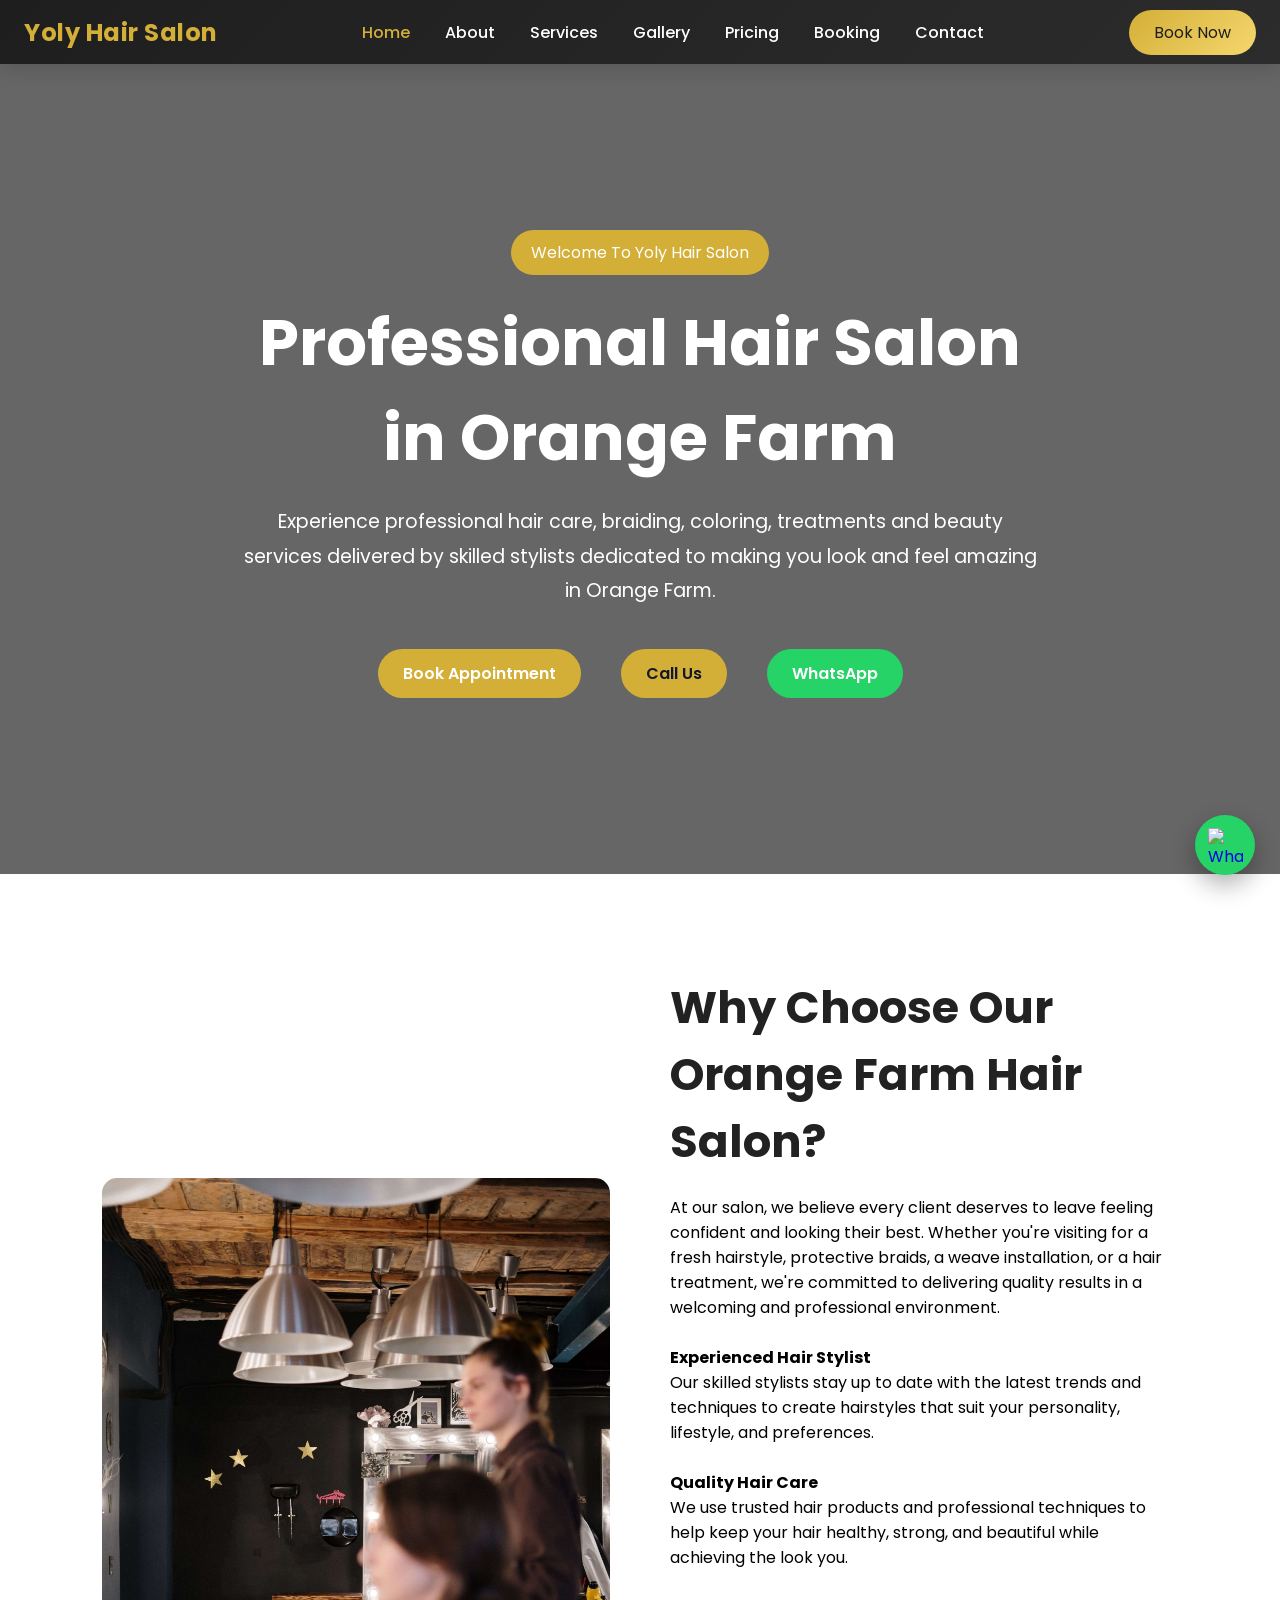
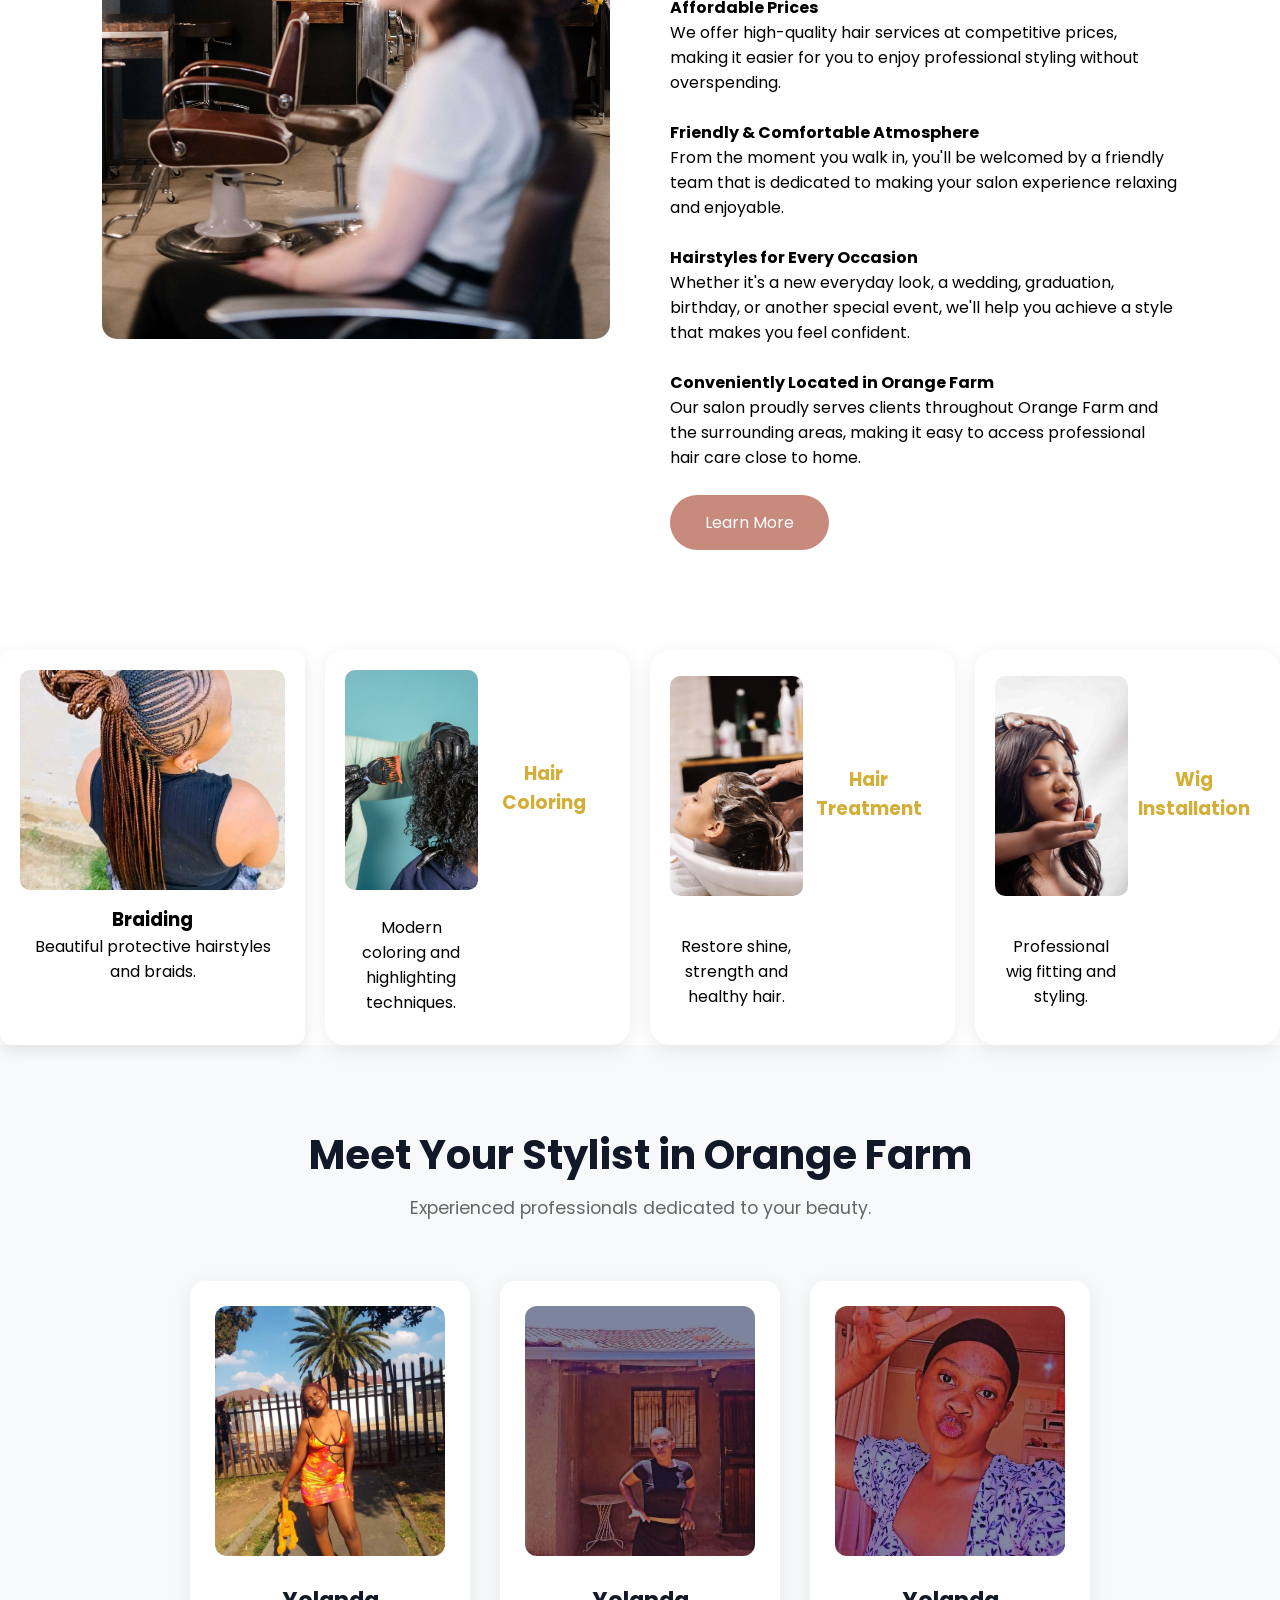
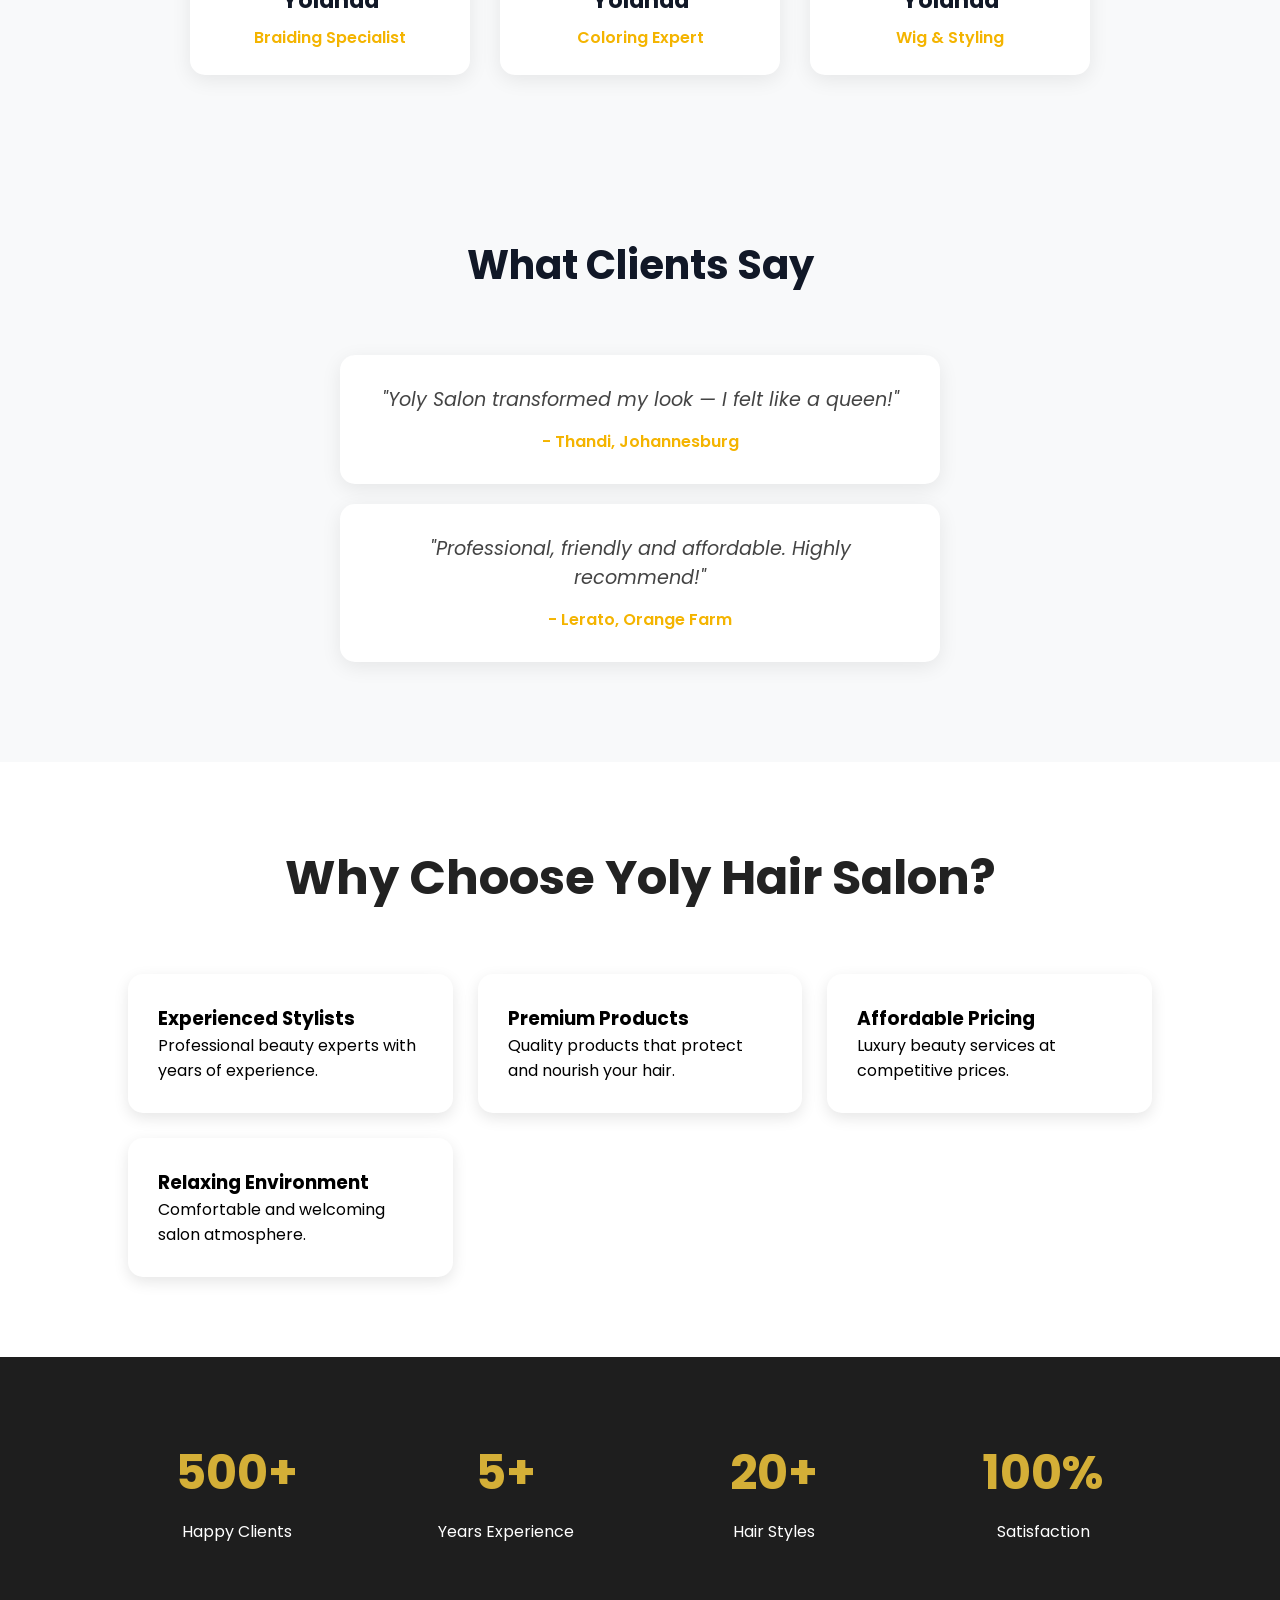
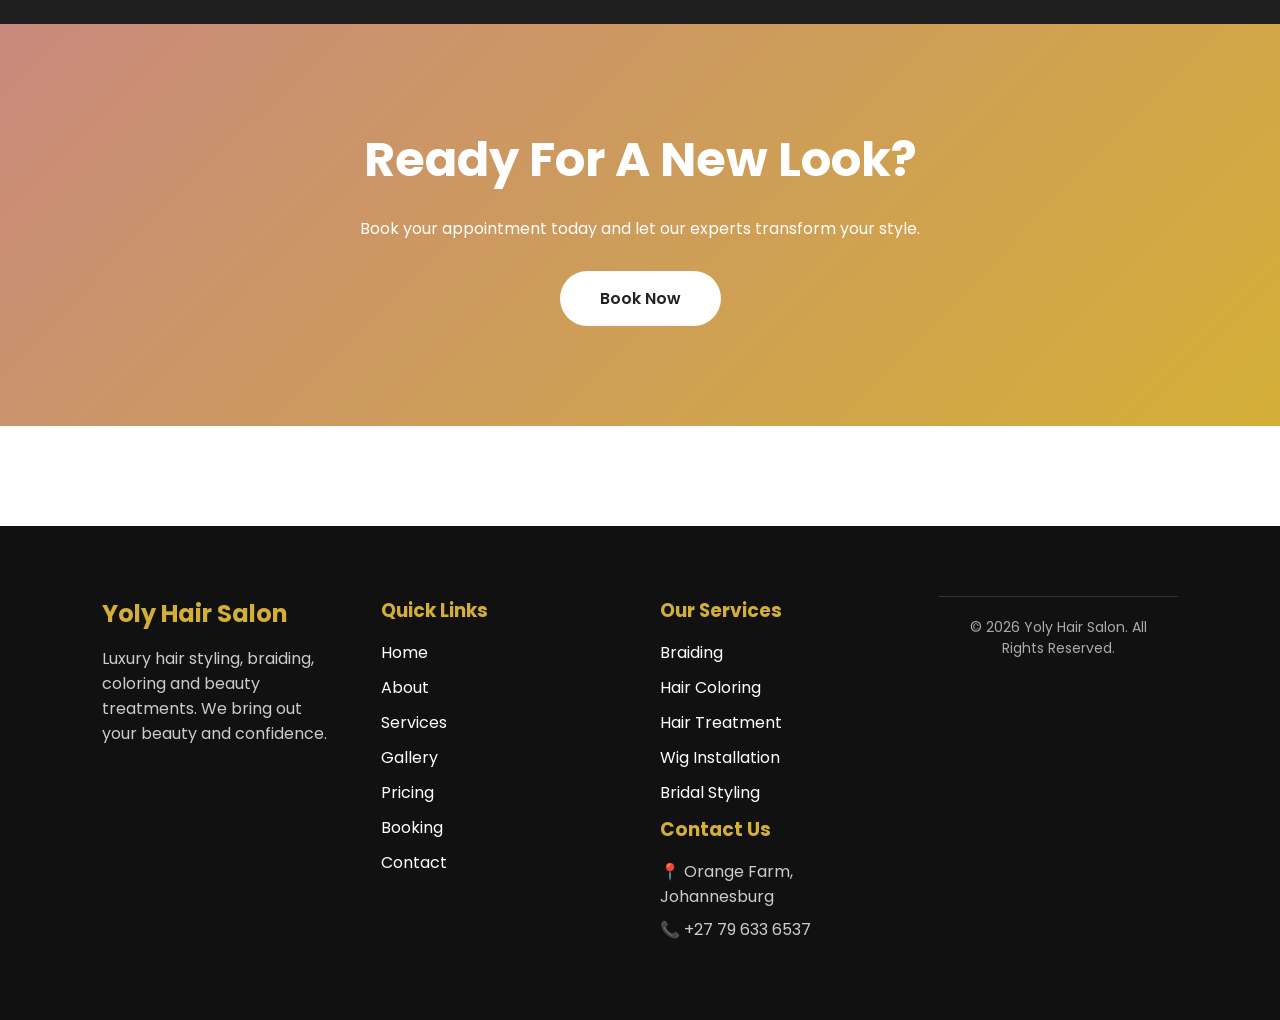
==== commit c44b13d5: "compressing the website pictures" ====
--- a/index.html
+++ b/index.html
@@ -81,7 +81,7 @@
 <section class="home-about">
 
     <div class="about-image">
-        <img src="images/pexels-cottonbro-3992877.jpg" alt="Salon">
+        <img src="images/pexels-cottonbro-3992877.jpg" loading="lazy" alt="Salon">
     </div>
 
     <div class="about-content">
@@ -126,25 +126,25 @@
 <!-- SERVICES -->
 <div class="home-service-section">
 <div class="home-service-card">
-    <img src="images/braiding.jpg" alt="Braiding" class="home-service-img">
+    <img src="images/braiding.jpg" loading="lazy" alt="Braiding" class="home-service-img">
     <h3>Braiding</h3>
     <p>Beautiful protective hairstyles and braids.</p>
 </div>
 
 <div class="service-card">
-    <img src="images/hair-coloring.jpg" alt="Hair Coloring" class="service-img">
+    <img src="images/hair-coloring.jpg" loading="lazy" alt="Hair Coloring" class="service-img">
     <h3>Hair Coloring</h3>
     <p>Modern coloring and highlighting techniques.</p>
 </div>
 
 <div class="service-card">
-    <img src="images/hair-treatment.jpg" alt="Hair Treatment" class="service-img">
+    <img src="images/hair-treatment.jpg" loading="lazy" alt="Hair Treatment" class="service-img">
     <h3>Hair Treatment</h3>
     <p>Restore shine, strength and healthy hair.</p>
 </div>
 
 <div class="service-card">
-    <img src="images/wig-installation.jpg" alt="Wig Installation" class="service-img">
+    <img src="images/wig-installation.jpg" loading="lazy" alt="Wig Installation" class="service-img">
     <h3>Wig Installation</h3>
     <p>Professional wig fitting and styling.</p>
 </div>
@@ -157,17 +157,17 @@
     </div>
     <div class="team-container">
         <div class="team-card">
-            <img src="images/yolandahairstylist.jpeg" alt="Hair Styling Specialist">
+            <img src="images/yolandahairstylist.jpeg" loading="lazy" alt="Hair Styling Specialist">
             <h3>Yolanda</h3>
             <p>Braiding Specialist</p>
         </div>
         <div class="team-card">
-            <img src="images/Haircoloringspecialist.jpeg" alt="Hiar Co;oring Specialist">
+            <img src="images/Haircoloringspecialist.jpeg" loading="lazy" alt="Hiar Co;oring Specialist">
             <h3>Yolanda</h3>
             <p>Coloring Expert</p>
         </div>
         <div class="team-card">
-            <img src="images/wiginstaller.jpeg" alt="Wig Installer Specialist">
+            <img src="images/wiginstaller.jpeg" loading="lazy" alt="Wig Installer Specialist">
             <h3>Yolanda</h3>
             <p>Wig & Styling</p>
         </div>
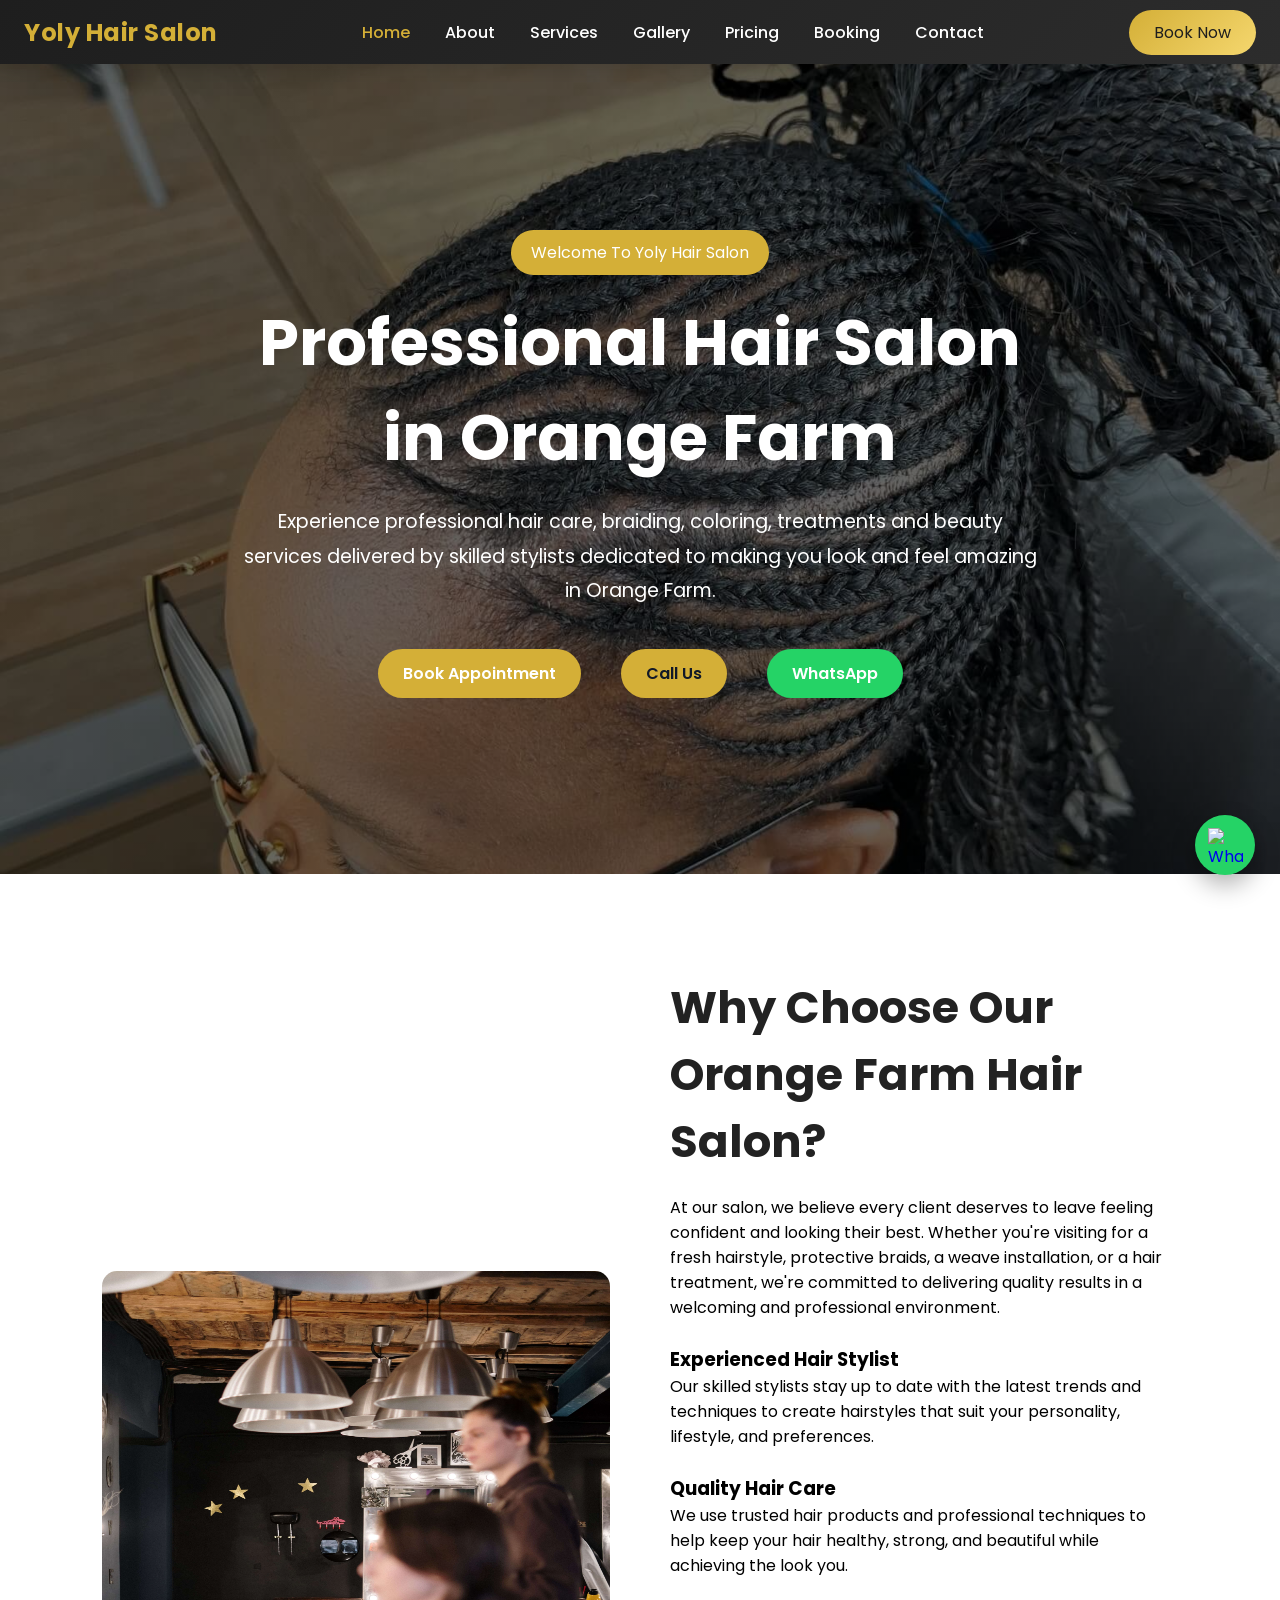
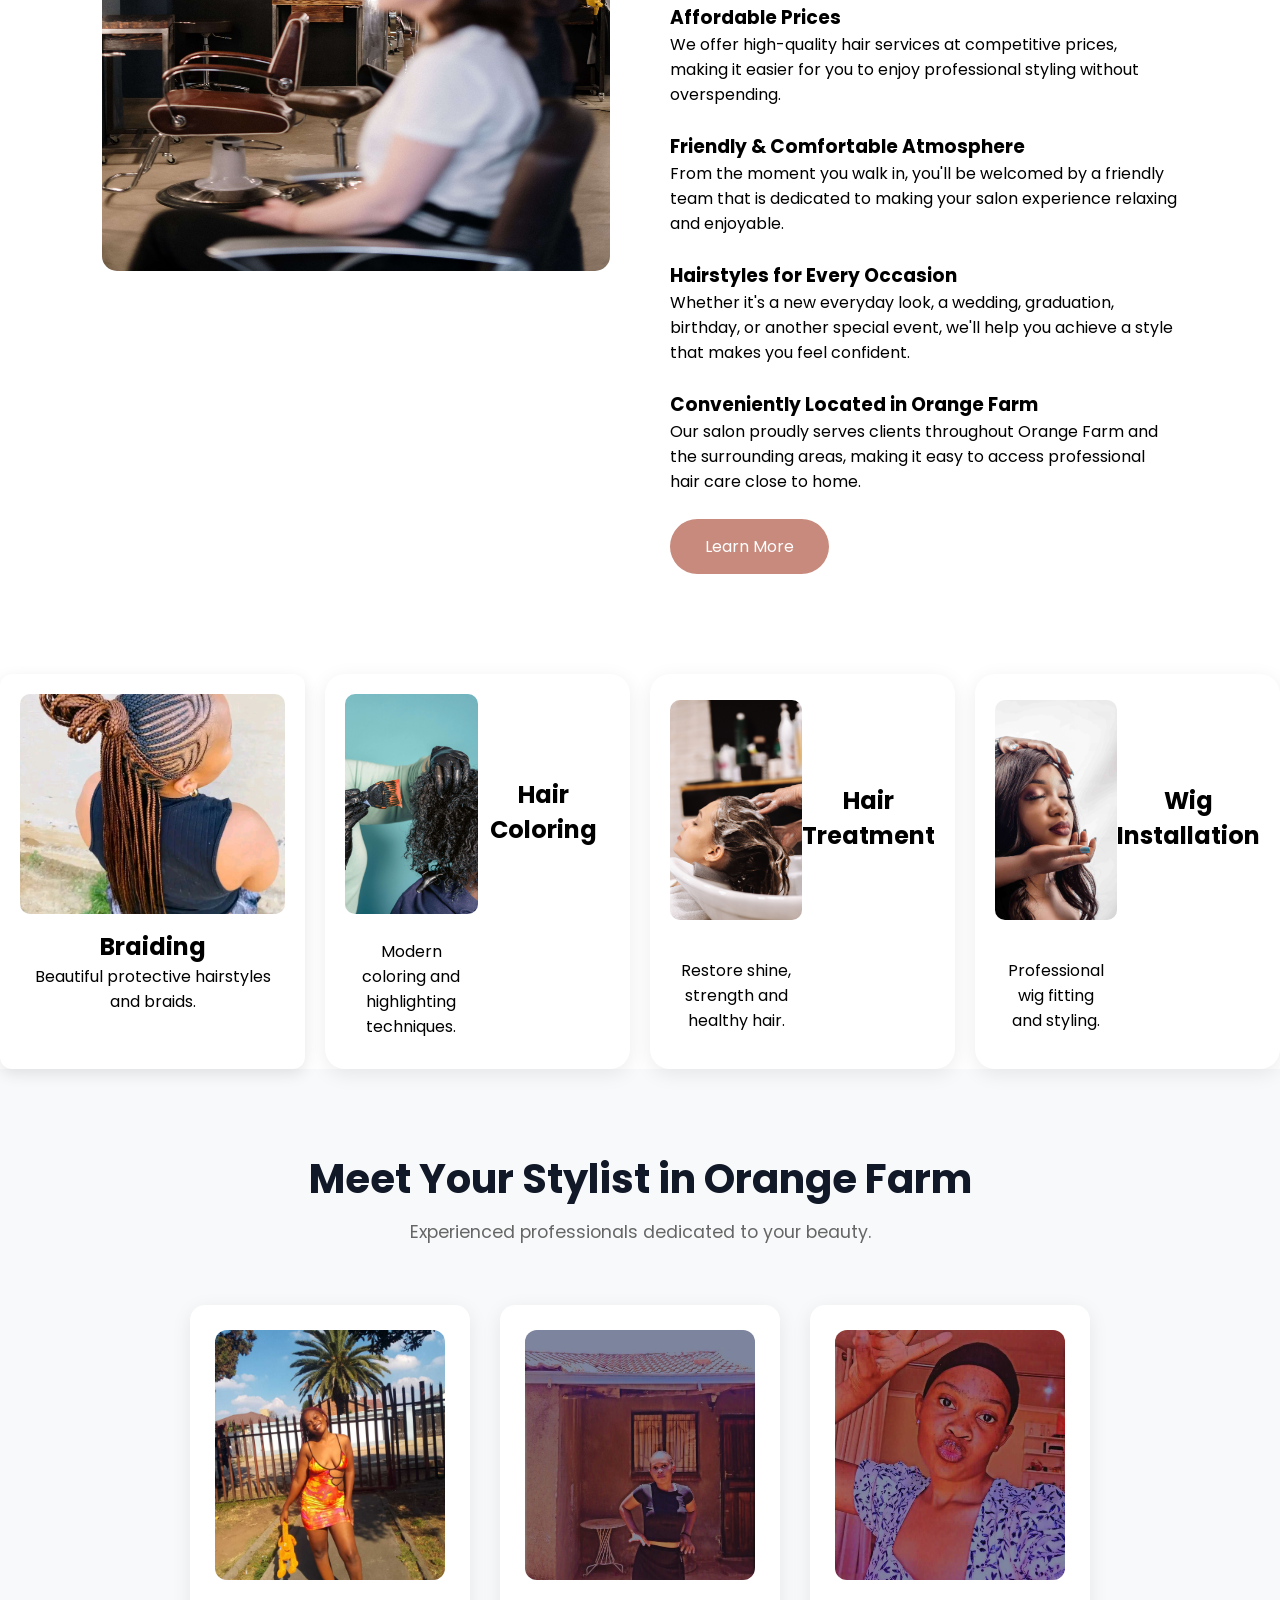
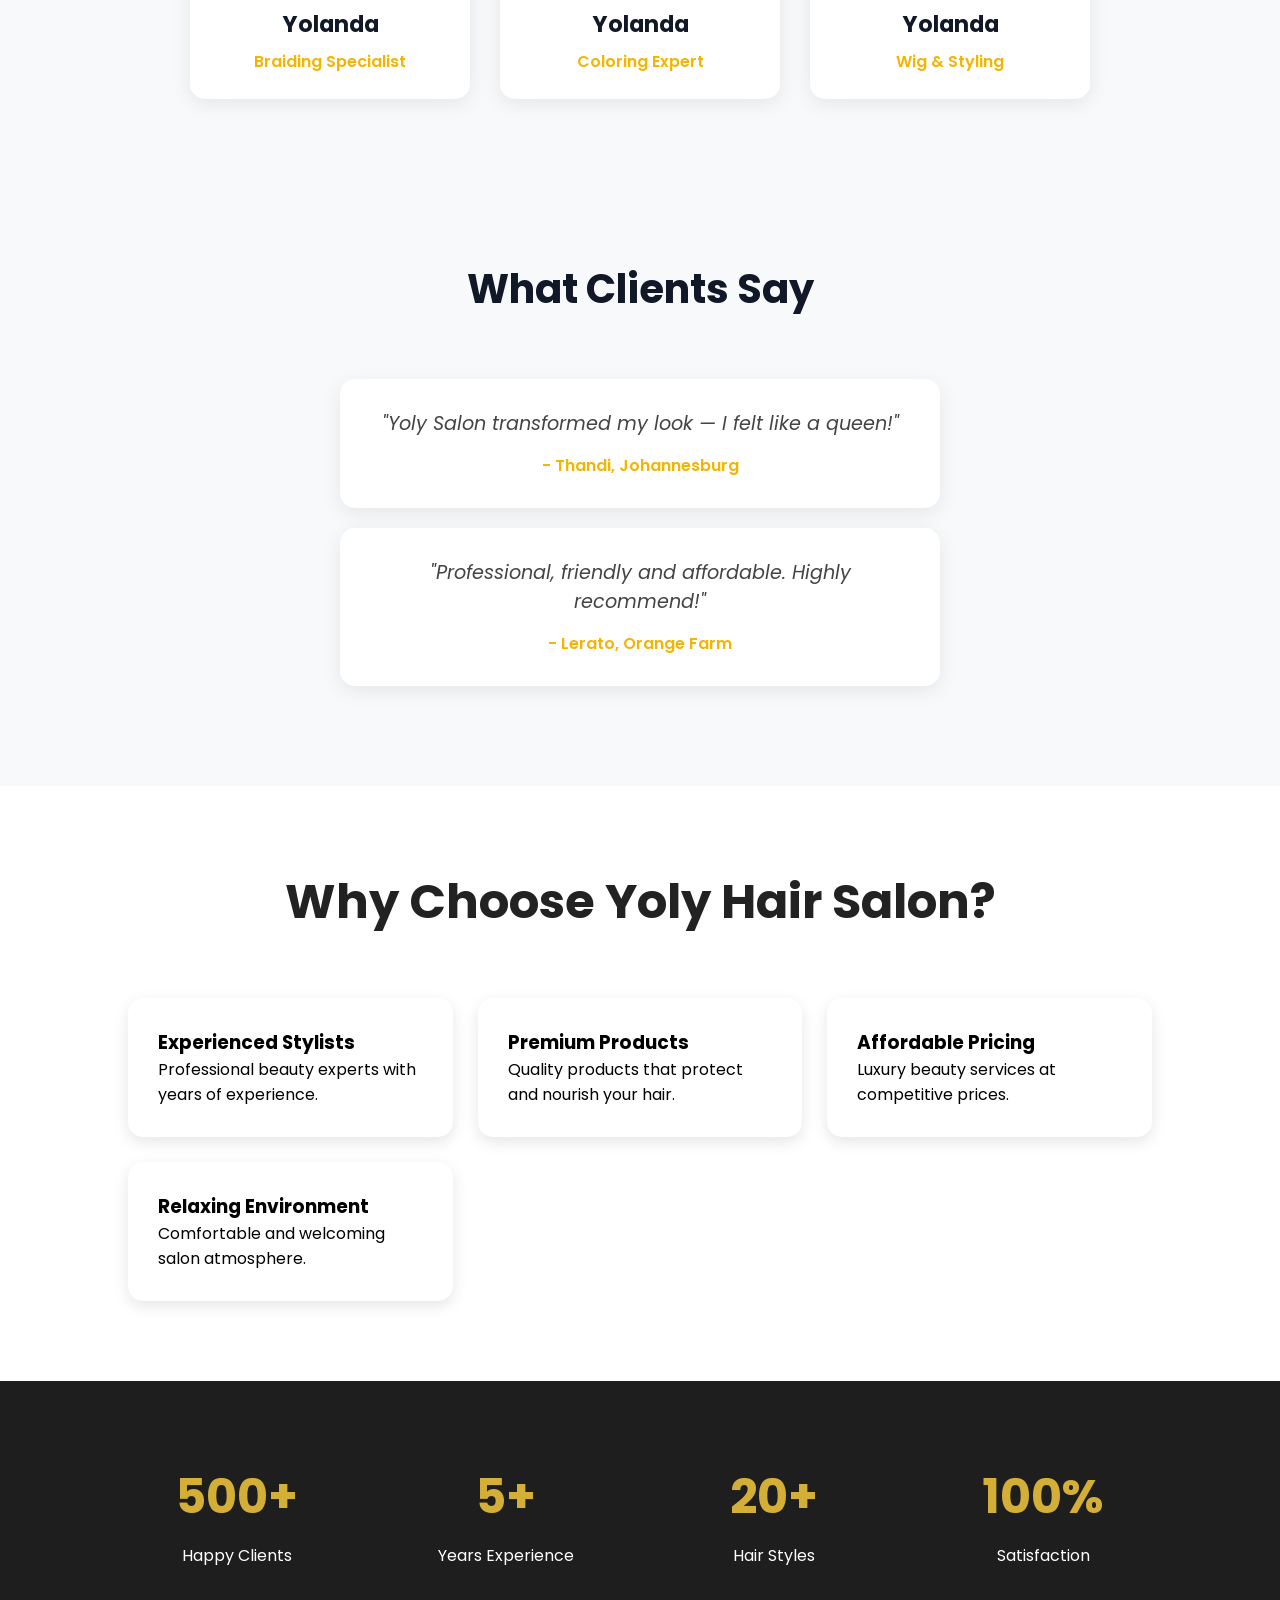
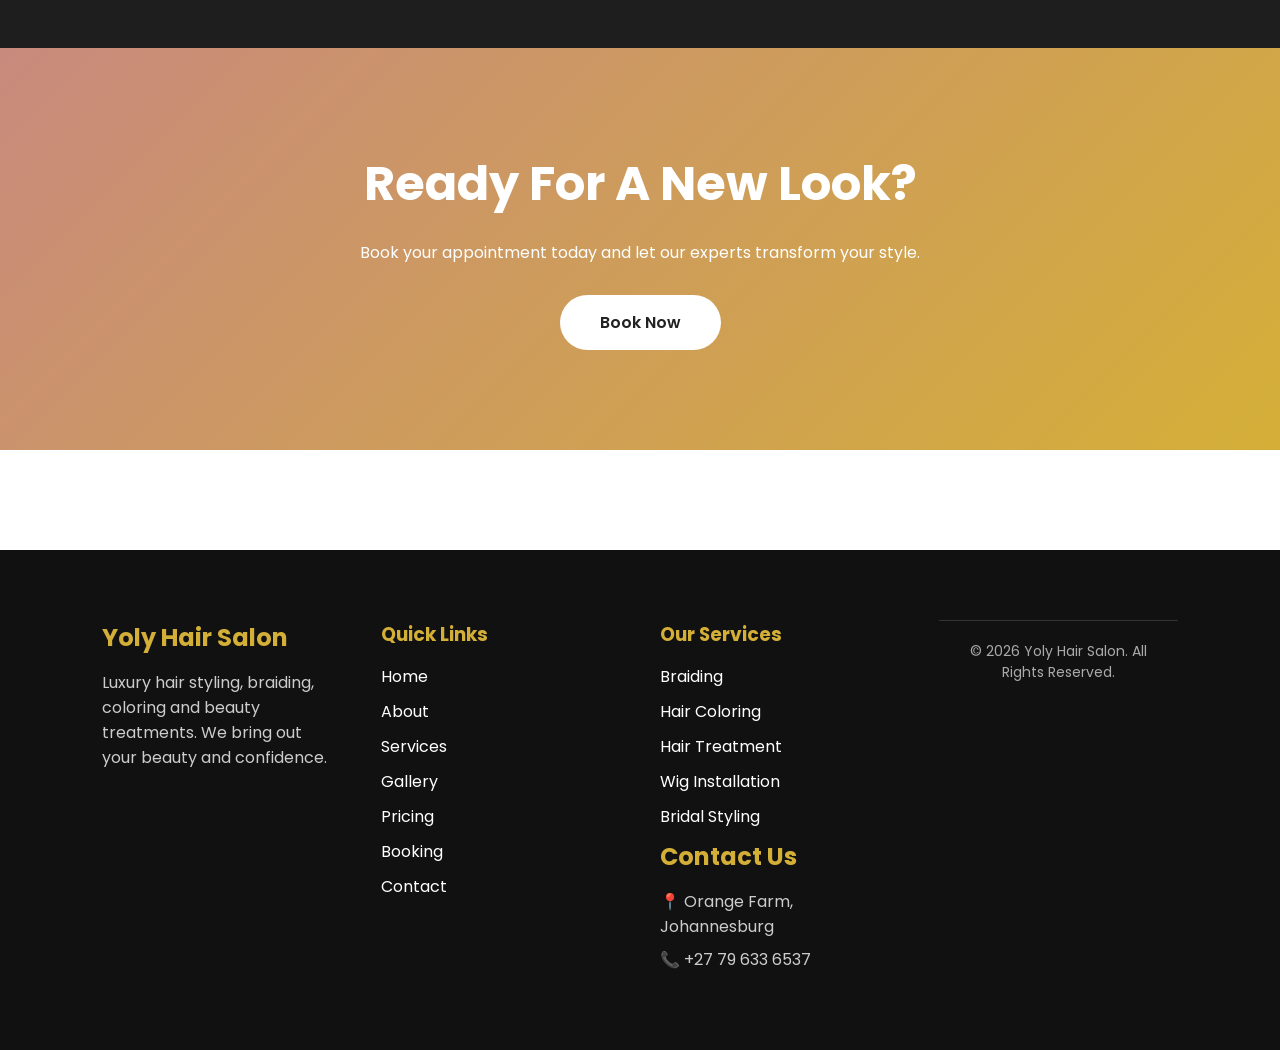
==== commit 162c57e6: "changed the headings and put the fonts link on index.html" ====
--- a/index.html
+++ b/index.html
@@ -5,9 +5,15 @@
     <meta name="viewport" content="width=device-width, initial-scale=1.0">
     <title>Best Hair Salon in Orange Farm | Braids, Weave installation & More</title>
     <meta name="description" content="Looking for a professional hair salon in Orange Farm? We offer braiding, weave installation, hair colouring,hair treatments, and more. Book your appointment today. Call us on 079 633 6537">
+
+    <!--Preconnect Links-->
+    <link rel="preconnect" href="https://fonts.googleapis.com">
+    <link rel="preconnect" href="https://fonts.gstatic.com" crossorigin>
+
     <link rel="stylesheet" href="style.css">
     <meta name="google-site-verification" content="91N119y5-lMr7KUy_tLqdhi_ELUoHZd_MROihfatFgQ" />
-    <link rel="shortcut icon" href="yolyhairsalon.logo" type="yolyhairsalon logo">
+    
+    <link rel="shortcut icon" href="images/yolyhairsalon.logo.png" type="image/x-icon">
 </head>
 <body>
     <header>
@@ -36,7 +42,8 @@
     </nav>
 </header>
 <!-- HERO SECTION -->
-
+<main>
+    
 <section class="hero">
 
     <div class="hero-content">
@@ -81,7 +88,7 @@
 <section class="home-about">
 
     <div class="about-image">
-        <img src="images/pexels-cottonbro-3992877.jpg" loading="lazy" alt="Salon">
+        <img src="images/pexels-cottonbro-3992877.jpg" width="100%" height="600px" loading="lazy" alt="Salon">
     </div>
 
     <div class="about-content">
@@ -90,27 +97,27 @@
 
         At our salon, we believe every client deserves to leave feeling confident and looking their best. Whether you're visiting for a fresh hairstyle, protective braids, a weave installation, or a hair treatment, we're committed to delivering quality results in a welcoming and professional environment. <br><br>
 
-<h4>Experienced Hair Stylist</h4>
+<h3>Experienced Hair Stylist</h3>
 
 Our skilled stylists stay up to date with the latest trends and techniques to create hairstyles that suit your personality, lifestyle, and preferences. <br><br>
 
-<h4>Quality Hair Care</h4>
+<h3>Quality Hair Care</h3>
 
 We use trusted hair products and professional techniques to help keep your hair healthy, strong, and beautiful while achieving the look you. <br><br>
 
- <h4>Affordable Prices</h4>
+ <h3>Affordable Prices</h3>
 
 We offer high-quality hair services at competitive prices, making it easier for you to enjoy professional styling without overspending. <br><br>
 
- <h4>Friendly & Comfortable Atmosphere</h4>
+ <h3>Friendly & Comfortable Atmosphere</h3>
 
 From the moment you walk in, you'll be welcomed by a friendly team that is dedicated to making your salon experience relaxing and enjoyable. <br><br>
 
- <h4>Hairstyles for Every Occasion</h4>
+ <h3>Hairstyles for Every Occasion</h3>
 
 Whether it's a new everyday look, a wedding, graduation, birthday, or another special event, we'll help you achieve a style that makes you feel confident. <br><br>
 
- <h4>Conveniently Located in Orange Farm</h4>
+ <h3>Conveniently Located in Orange Farm</h3>
 
 Our salon proudly serves clients throughout Orange Farm and the surrounding areas, making it easy to access professional hair care close to home. <br><br>
 
@@ -127,25 +134,25 @@
 <div class="home-service-section">
 <div class="home-service-card">
     <img src="images/braiding.jpg" loading="lazy" alt="Braiding" class="home-service-img">
-    <h3>Braiding</h3>
+    <h2>Braiding</h2>
     <p>Beautiful protective hairstyles and braids.</p>
 </div>
 
 <div class="service-card">
     <img src="images/hair-coloring.jpg" loading="lazy" alt="Hair Coloring" class="service-img">
-    <h3>Hair Coloring</h3>
+    <h2>Hair Coloring</h2>
     <p>Modern coloring and highlighting techniques.</p>
 </div>
 
 <div class="service-card">
     <img src="images/hair-treatment.jpg" loading="lazy" alt="Hair Treatment" class="service-img">
-    <h3>Hair Treatment</h3>
+    <h2>Hair Treatment</h2>
     <p>Restore shine, strength and healthy hair.</p>
 </div>
 
 <div class="service-card">
     <img src="images/wig-installation.jpg" loading="lazy" alt="Wig Installation" class="service-img">
-    <h3>Wig Installation</h3>
+    <h2>Wig Installation</h2>
     <p>Professional wig fitting and styling.</p>
 </div>
 
@@ -265,6 +272,8 @@
     </a>
 
 </section>
+
+</main>
 <footer class="footer">
 
     <div class="footer-container">
@@ -302,7 +311,7 @@
 
         <!-- CONTACT -->
         <div class="footer-box">
-            <h3>Contact Us</h3>
+            <h2>Contact Us</h2>
             <p>📍 Orange Farm, Johannesburg</p>
             <p>📞 +27 79 633 6537</p>
             
--- a/style.css
+++ b/style.css
@@ -1,5 +1,5 @@
 /* GOOGLE FONT */
-@import url('https://fonts.googleapis.com/css2?family=Poppins:wght@300;400;500;600;700&display=swap');
+@import url('https://fonts.googleapis.com/css2?family=Poppins:wght@400;600;700&display=swap');
 
 *{
     margin:0;
@@ -183,7 +183,7 @@
     background:
     linear-gradient(rgba(0,0,0,.6),
     rgba(0,0,0,.6)),
-    url('images/yoly.png');
+    url('images/yoly.jpg');
 
     background-size:cover;
     background-position:center;
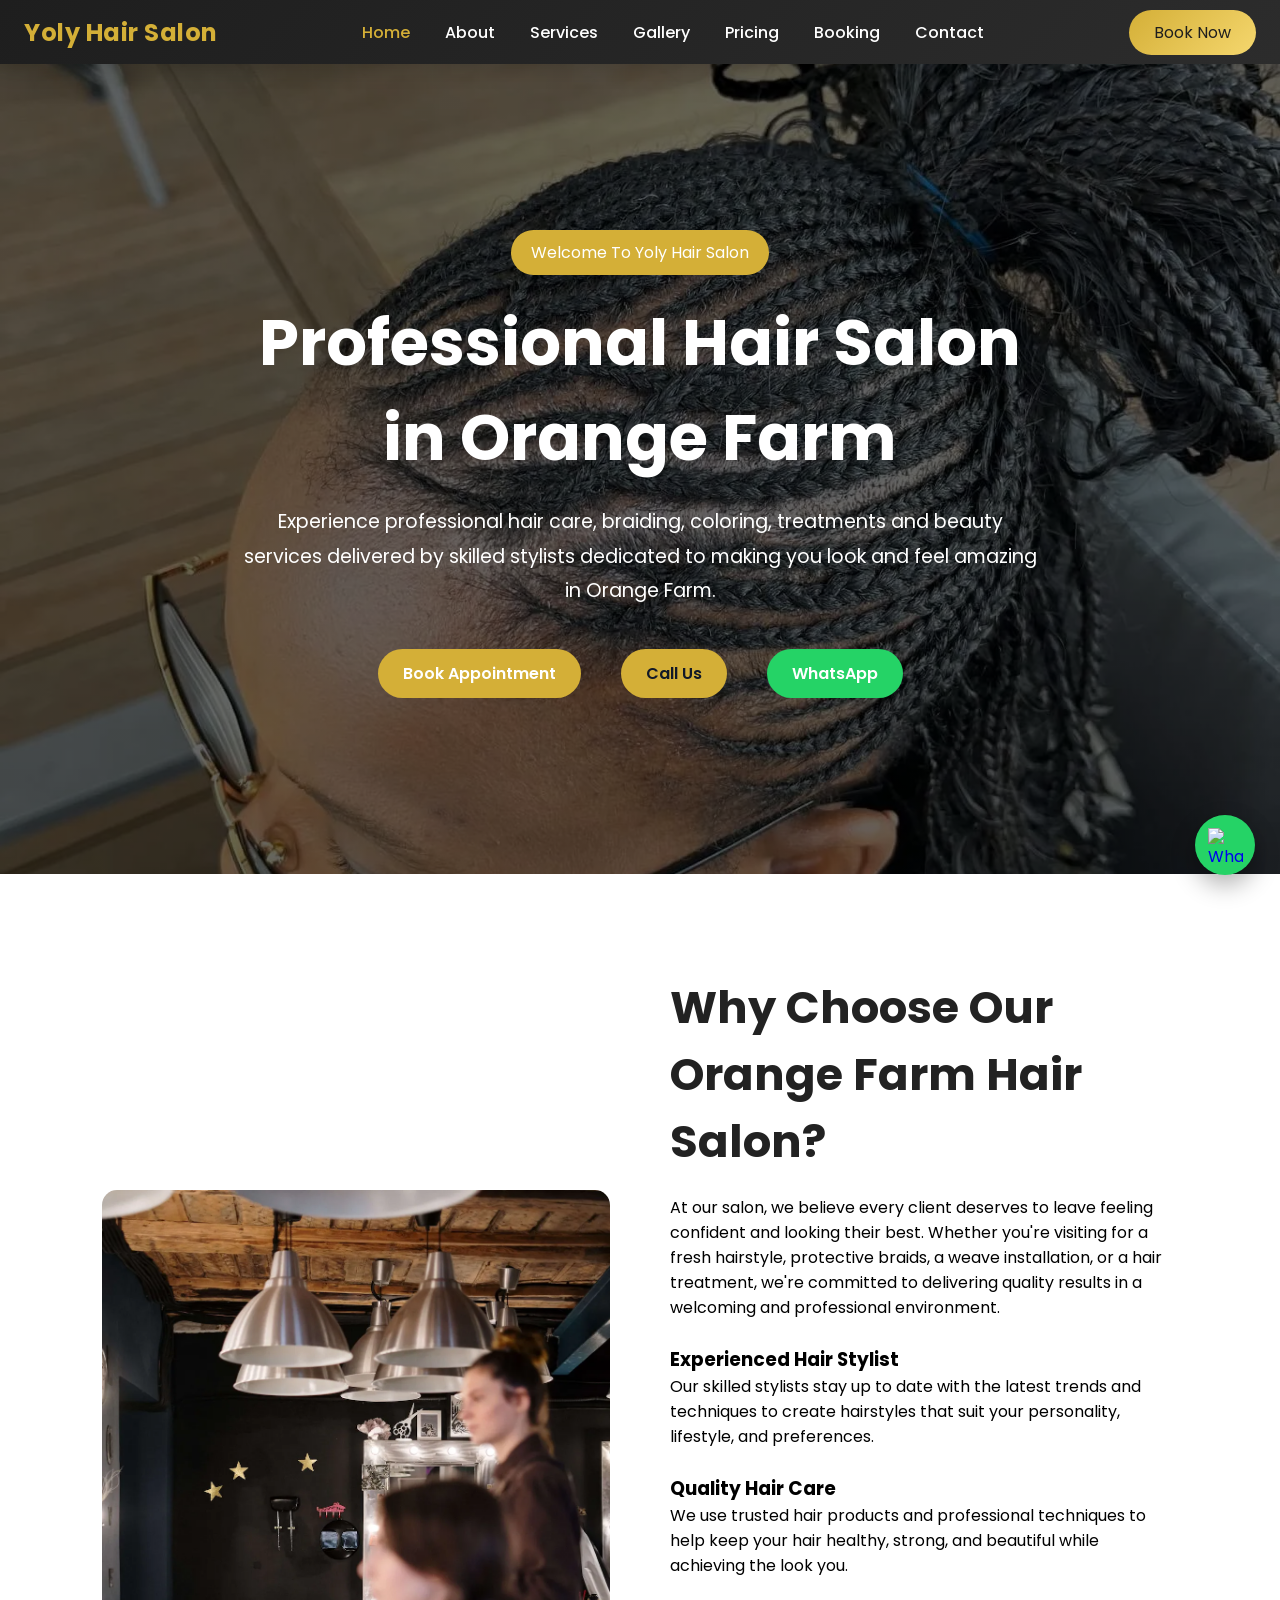
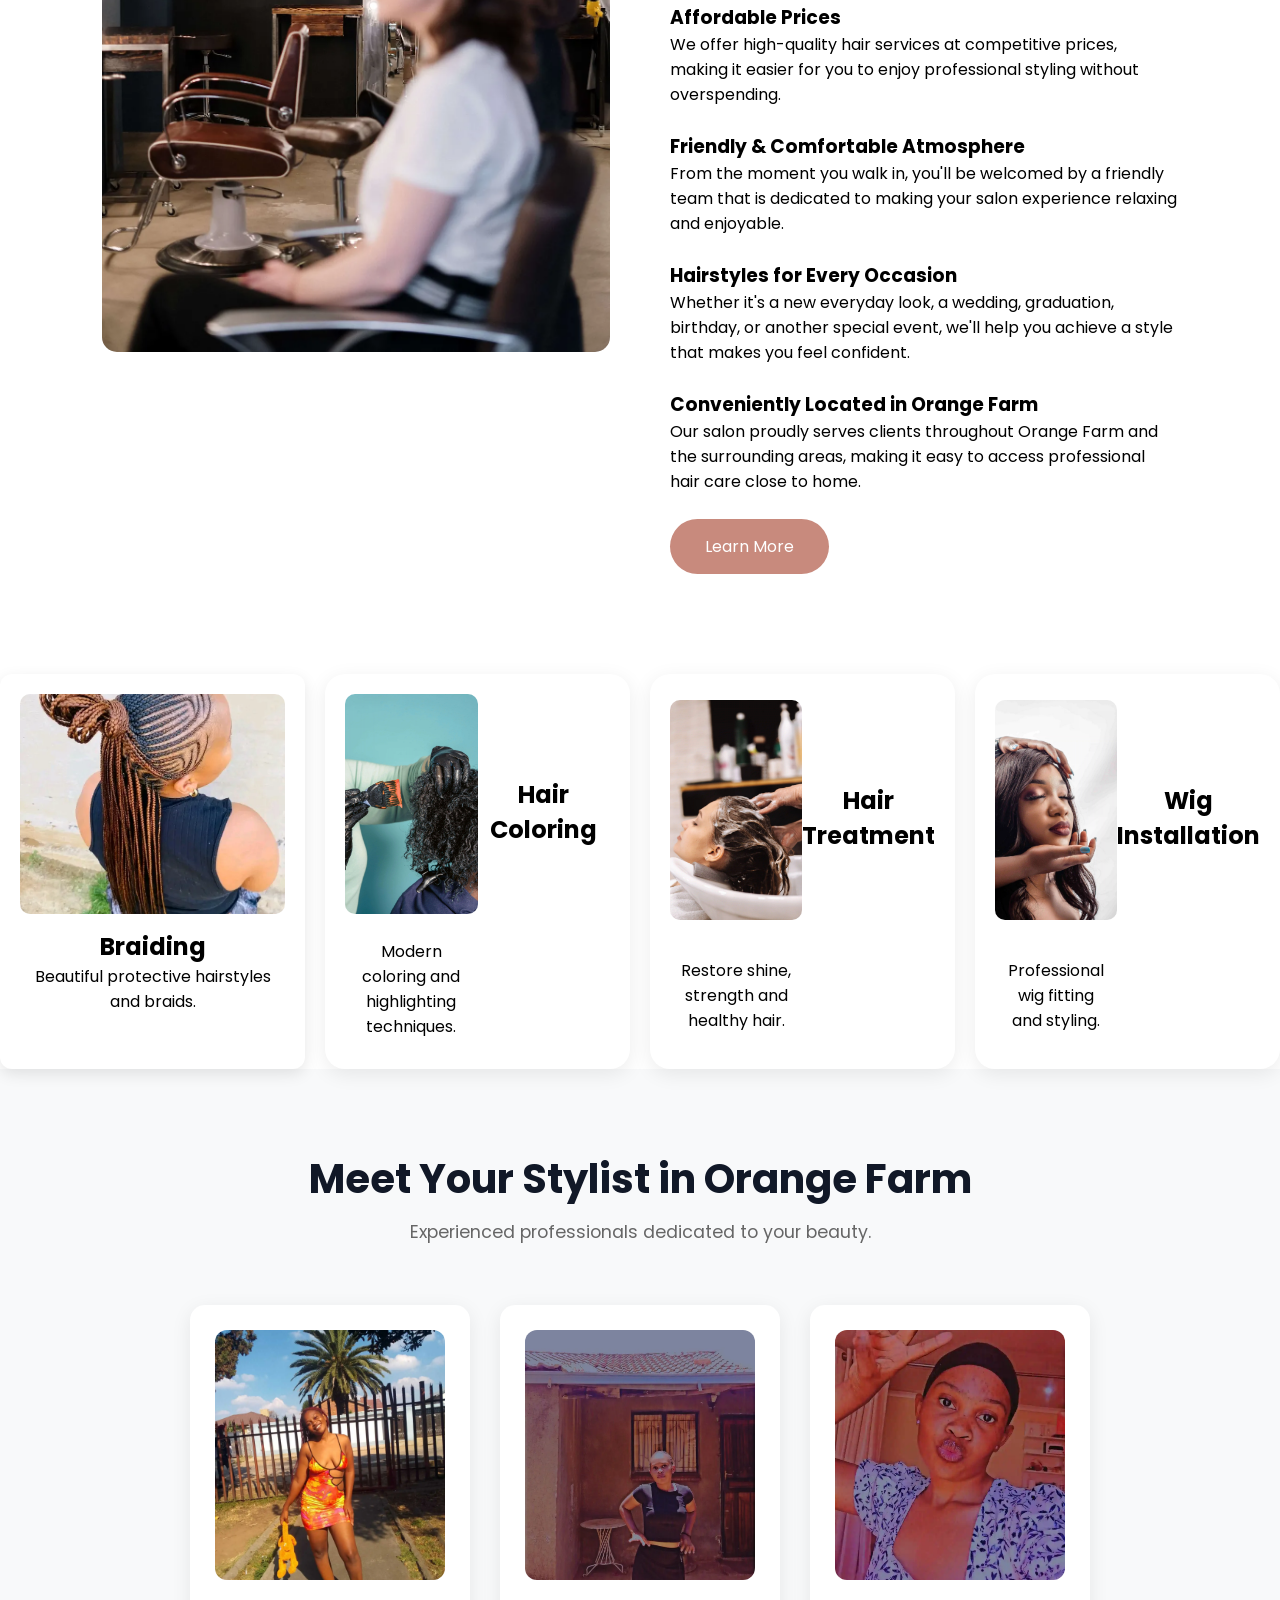
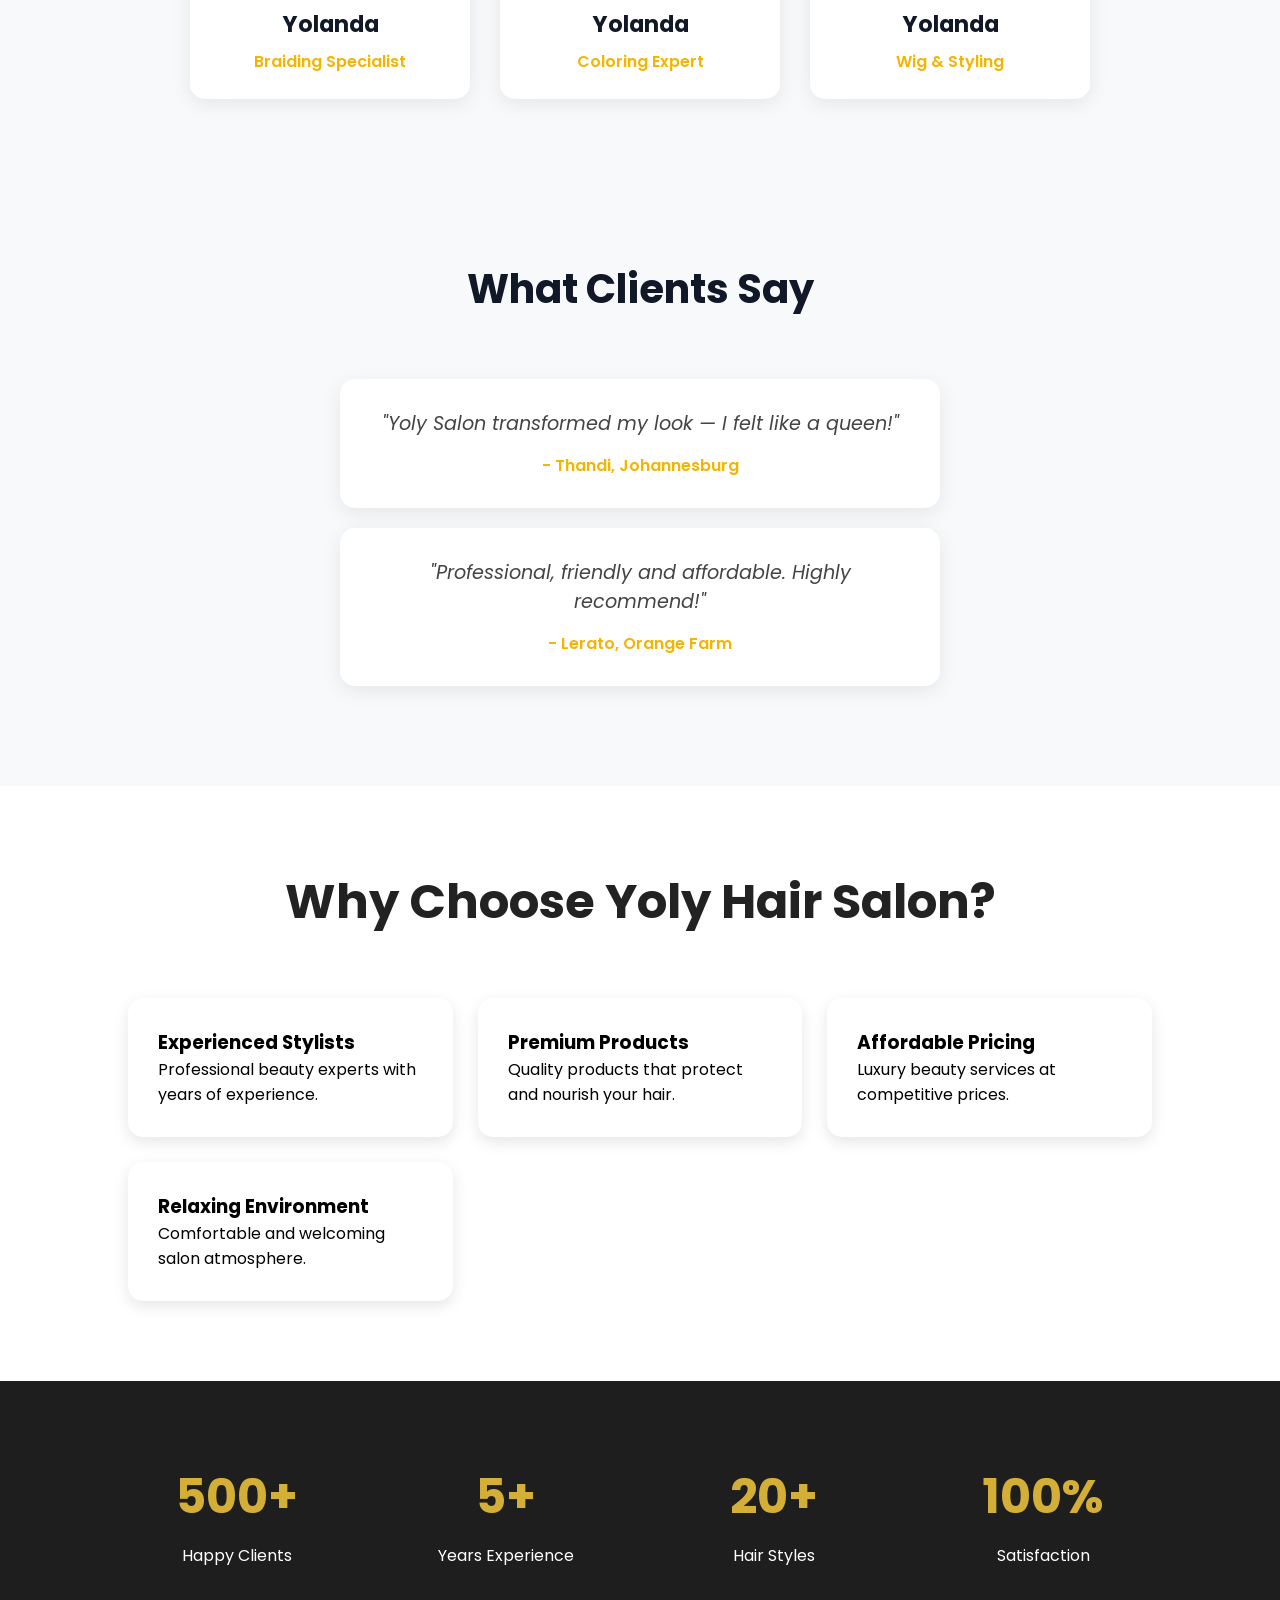
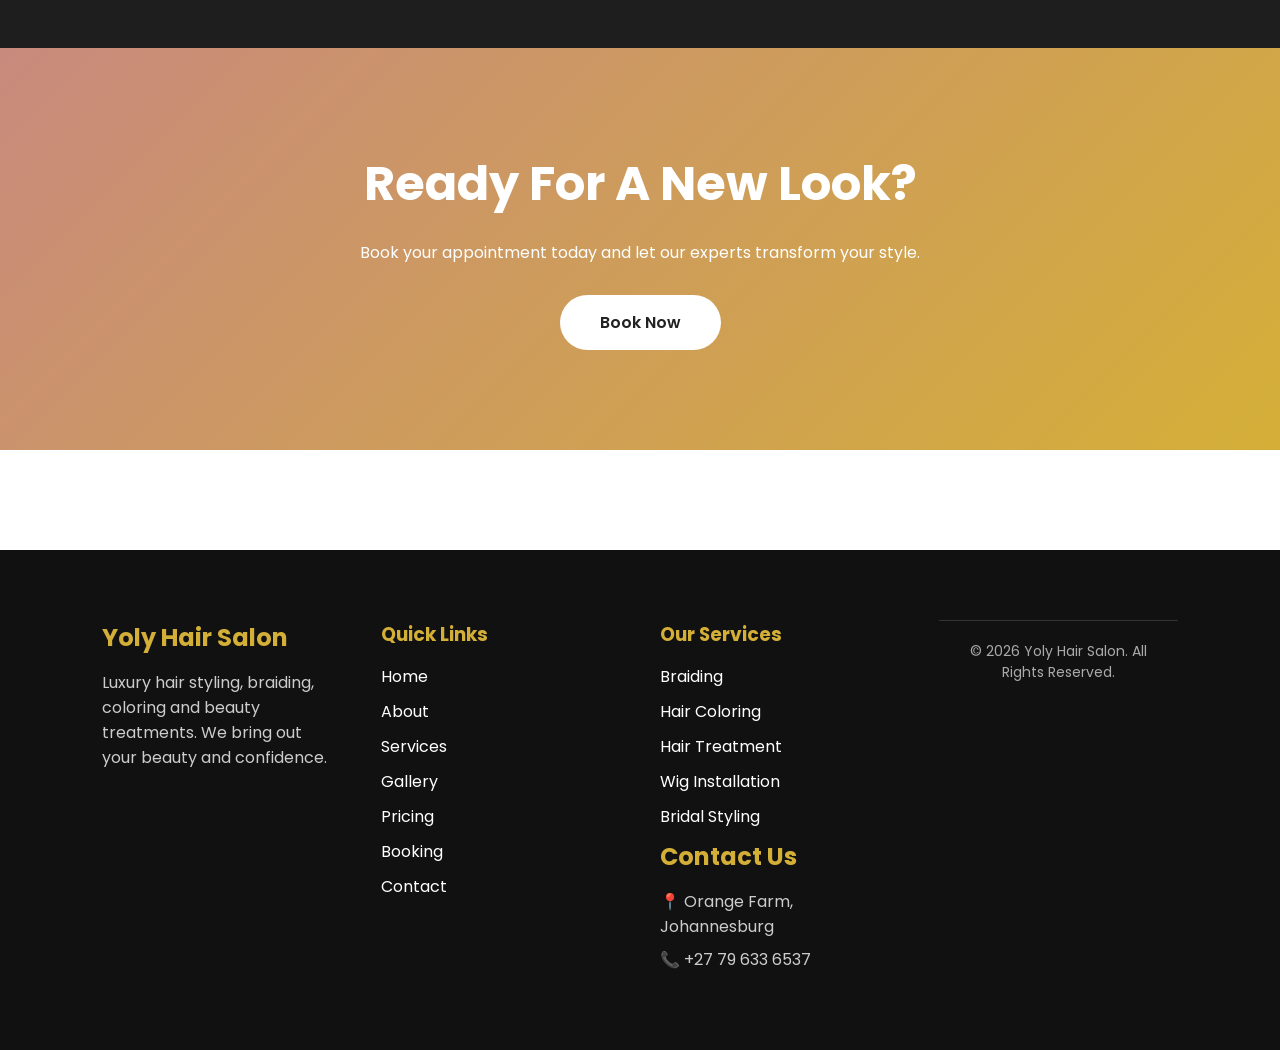
==== commit d71673b4: "compressing the images webp" ====
--- a/index.html
+++ b/index.html
@@ -14,6 +14,12 @@
     <meta name="google-site-verification" content="91N119y5-lMr7KUy_tLqdhi_ELUoHZd_MROihfatFgQ" />
     
     <link rel="shortcut icon" href="images/yolyhairsalon.logo.png" type="image/x-icon">
+
+    <link rel="preload"
+      as="image"
+      href="images/yoly.jpg"
+      fetchpriority="high">
+
 </head>
 <body>
     <header>
@@ -88,7 +94,7 @@
 <section class="home-about">
 
     <div class="about-image">
-        <img src="images/pexels-cottonbro-3992877.jpg" width="100%" height="600px" loading="lazy" alt="Salon">
+        <img src="images/home-about.webp"  loading="lazy" alt="Salon">
     </div>
 
     <div class="about-content">
@@ -133,25 +139,25 @@
 <!-- SERVICES -->
 <div class="home-service-section">
 <div class="home-service-card">
-    <img src="images/braiding.jpg" loading="lazy" alt="Braiding" class="home-service-img">
+    <img src="images/braiding.webp" loading="lazy" alt="Braiding" class="home-service-img">
     <h2>Braiding</h2>
     <p>Beautiful protective hairstyles and braids.</p>
 </div>
 
 <div class="service-card">
-    <img src="images/hair-coloring.jpg" loading="lazy" alt="Hair Coloring" class="service-img">
+    <img src="images/hair-coloring.webp" loading="lazy" alt="Hair Coloring" class="service-img">
     <h2>Hair Coloring</h2>
     <p>Modern coloring and highlighting techniques.</p>
 </div>
 
 <div class="service-card">
-    <img src="images/hair-treatment.jpg" loading="lazy" alt="Hair Treatment" class="service-img">
+    <img src="images/hair-treatment.webp" loading="lazy" alt="Hair Treatment" class="service-img">
     <h2>Hair Treatment</h2>
     <p>Restore shine, strength and healthy hair.</p>
 </div>
 
 <div class="service-card">
-    <img src="images/wig-installation.jpg" loading="lazy" alt="Wig Installation" class="service-img">
+    <img src="images/wig-installation.webp" loading="lazy" alt="Wig Installation" class="service-img">
     <h2>Wig Installation</h2>
     <p>Professional wig fitting and styling.</p>
 </div>
@@ -164,17 +170,17 @@
     </div>
     <div class="team-container">
         <div class="team-card">
-            <img src="images/yolandahairstylist.jpeg" loading="lazy" alt="Hair Styling Specialist">
+            <img src="images/yolandahairstylist.webp" loading="lazy" alt="Hair Styling Specialist">
             <h3>Yolanda</h3>
             <p>Braiding Specialist</p>
         </div>
         <div class="team-card">
-            <img src="images/Haircoloringspecialist.jpeg" loading="lazy" alt="Hiar Co;oring Specialist">
+            <img src="images/Haircoloringspecialist.webp" loading="lazy" alt="Hiar Co;oring Specialist">
             <h3>Yolanda</h3>
             <p>Coloring Expert</p>
         </div>
         <div class="team-card">
-            <img src="images/wiginstaller.jpeg" loading="lazy" alt="Wig Installer Specialist">
+            <img src="images/wiginstaller.webp" loading="lazy" alt="Wig Installer Specialist">
             <h3>Yolanda</h3>
             <p>Wig & Styling</p>
         </div>
--- a/style.css
+++ b/style.css
@@ -75,7 +75,7 @@
 }
 .home-service-card,
 .service-card {
-     display: flex;
+    display: flex;
     flex-direction: column;   
     align-items: center;      
     background: #fff;
@@ -84,6 +84,7 @@
     box-shadow: 0 5px 15px rgba(0,0,0,0.1);
     padding: 20px;
     transition: transform .3s ease
+    
 }
 .home-service-card img,
 .service-card img {
@@ -183,7 +184,7 @@
     background:
     linear-gradient(rgba(0,0,0,.6),
     rgba(0,0,0,.6)),
-    url('images/yoly.jpg');
+    url('images/yoly.webp');
 
     background-size:cover;
     background-position:center;
@@ -530,7 +531,7 @@
 
 .about-hero{
 height:90vh;
-background:url(images/pexels-cottonbro-3992877.jpg);
+background:url(images/home-about.webp);
 background-size:cover;
 background-position:center;
 display:flex;
@@ -778,7 +779,7 @@
     height:160vh;
     background:
     linear-gradient(rgba(0,0,0,.65),rgba(0,0,0,.65)),
-    url('images/services-background.jpg');
+    url('images/services-background.webp');
     background-size:cover;
     background-position:center;
     display:flex;
@@ -1043,7 +1044,7 @@
     height:80vh;
     background:
     linear-gradient(rgba(0,0,0,.65),rgba(0,0,0,.65)),
-    url('images/gallery-hero.jpg');
+    url('images/gallery-hero.webp');
     background-size:cover;
     background-position:center;
     display:flex;
@@ -1399,7 +1400,7 @@
     height:90vh;
     background:
     linear-gradient(rgba(0,0,0,.65),rgba(0,0,0,.65)),
-    url('images/pricing-hero.jpg');
+    url('images/pricing-hero.webp');
     background-size:cover;
     background-position:center;
     display:flex;
@@ -1828,7 +1829,7 @@
     height:80vh;
     background:
     linear-gradient(rgba(0,0,0,.65),rgba(0,0,0,.65)),
-    url('images/contact-hero.jpg');
+    url('images/contact-hero.webp');
     background-size:cover;
     background-position:center;
     display:flex;
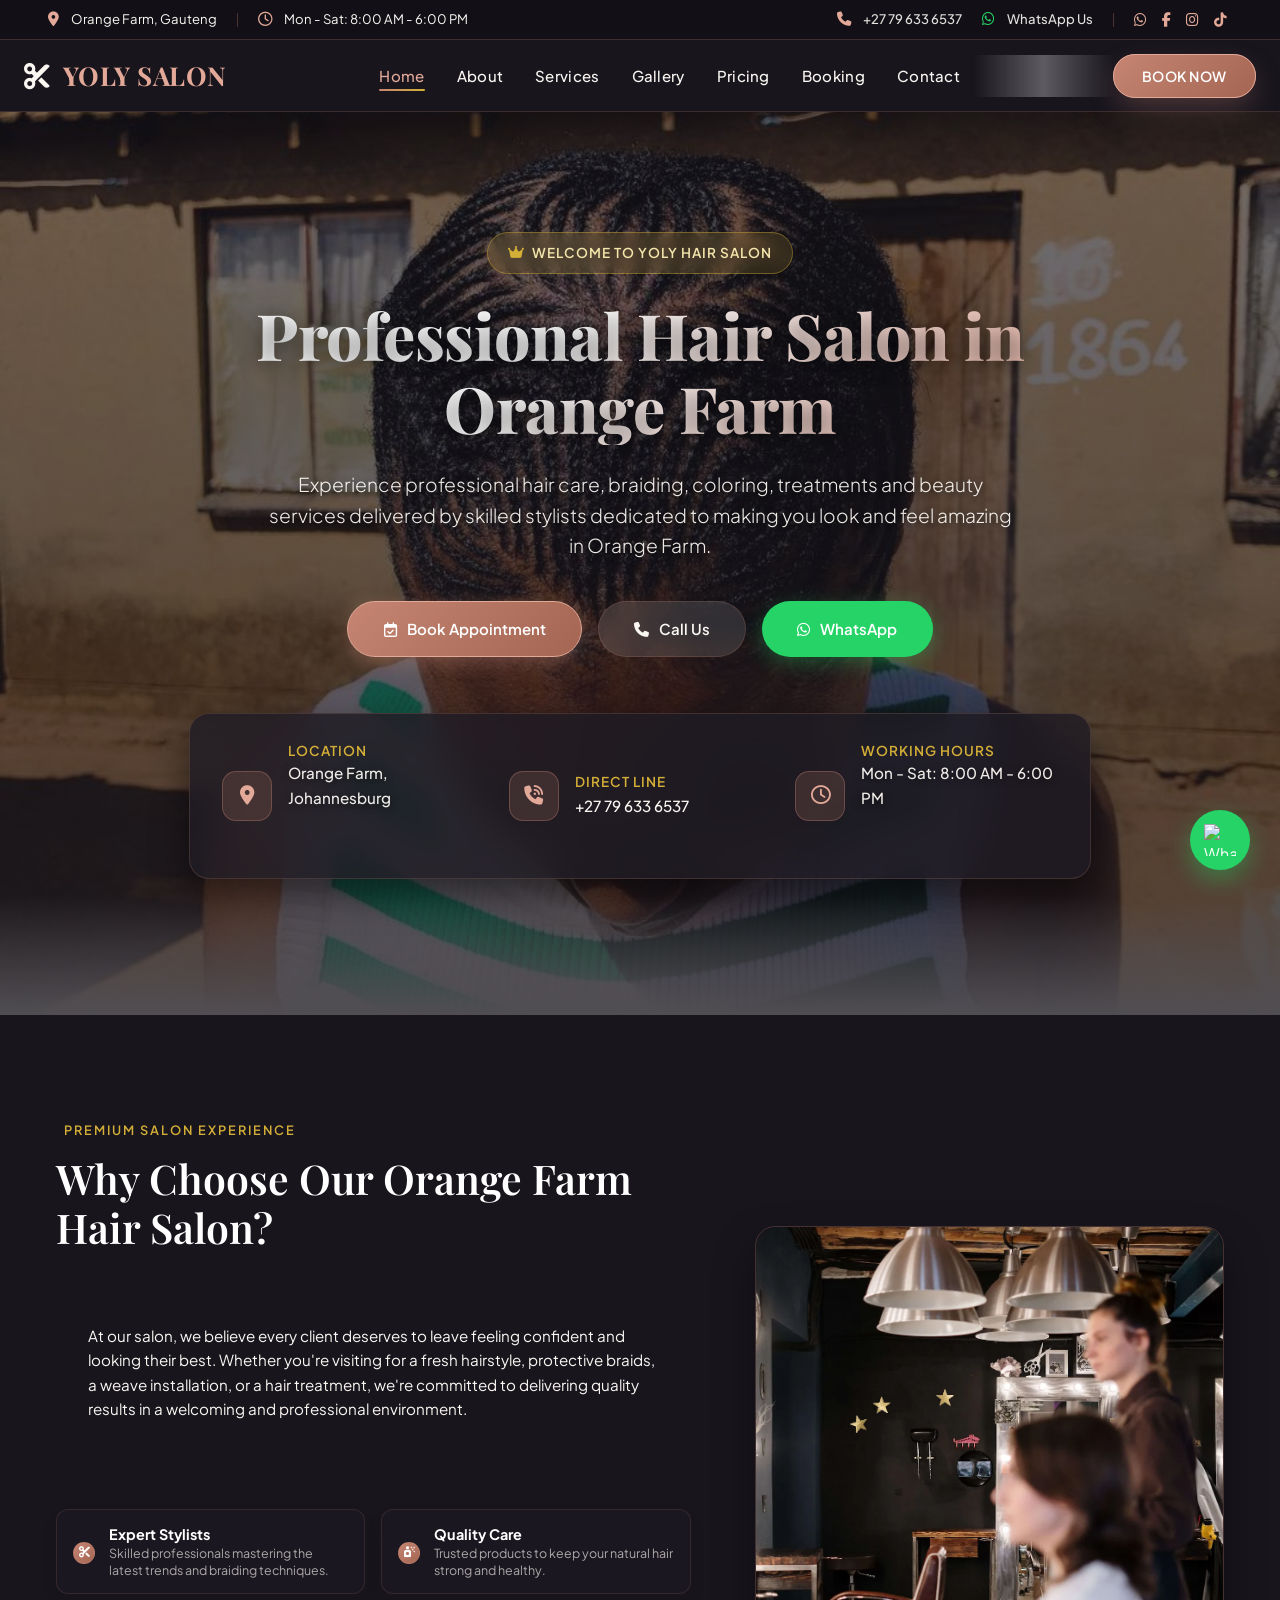
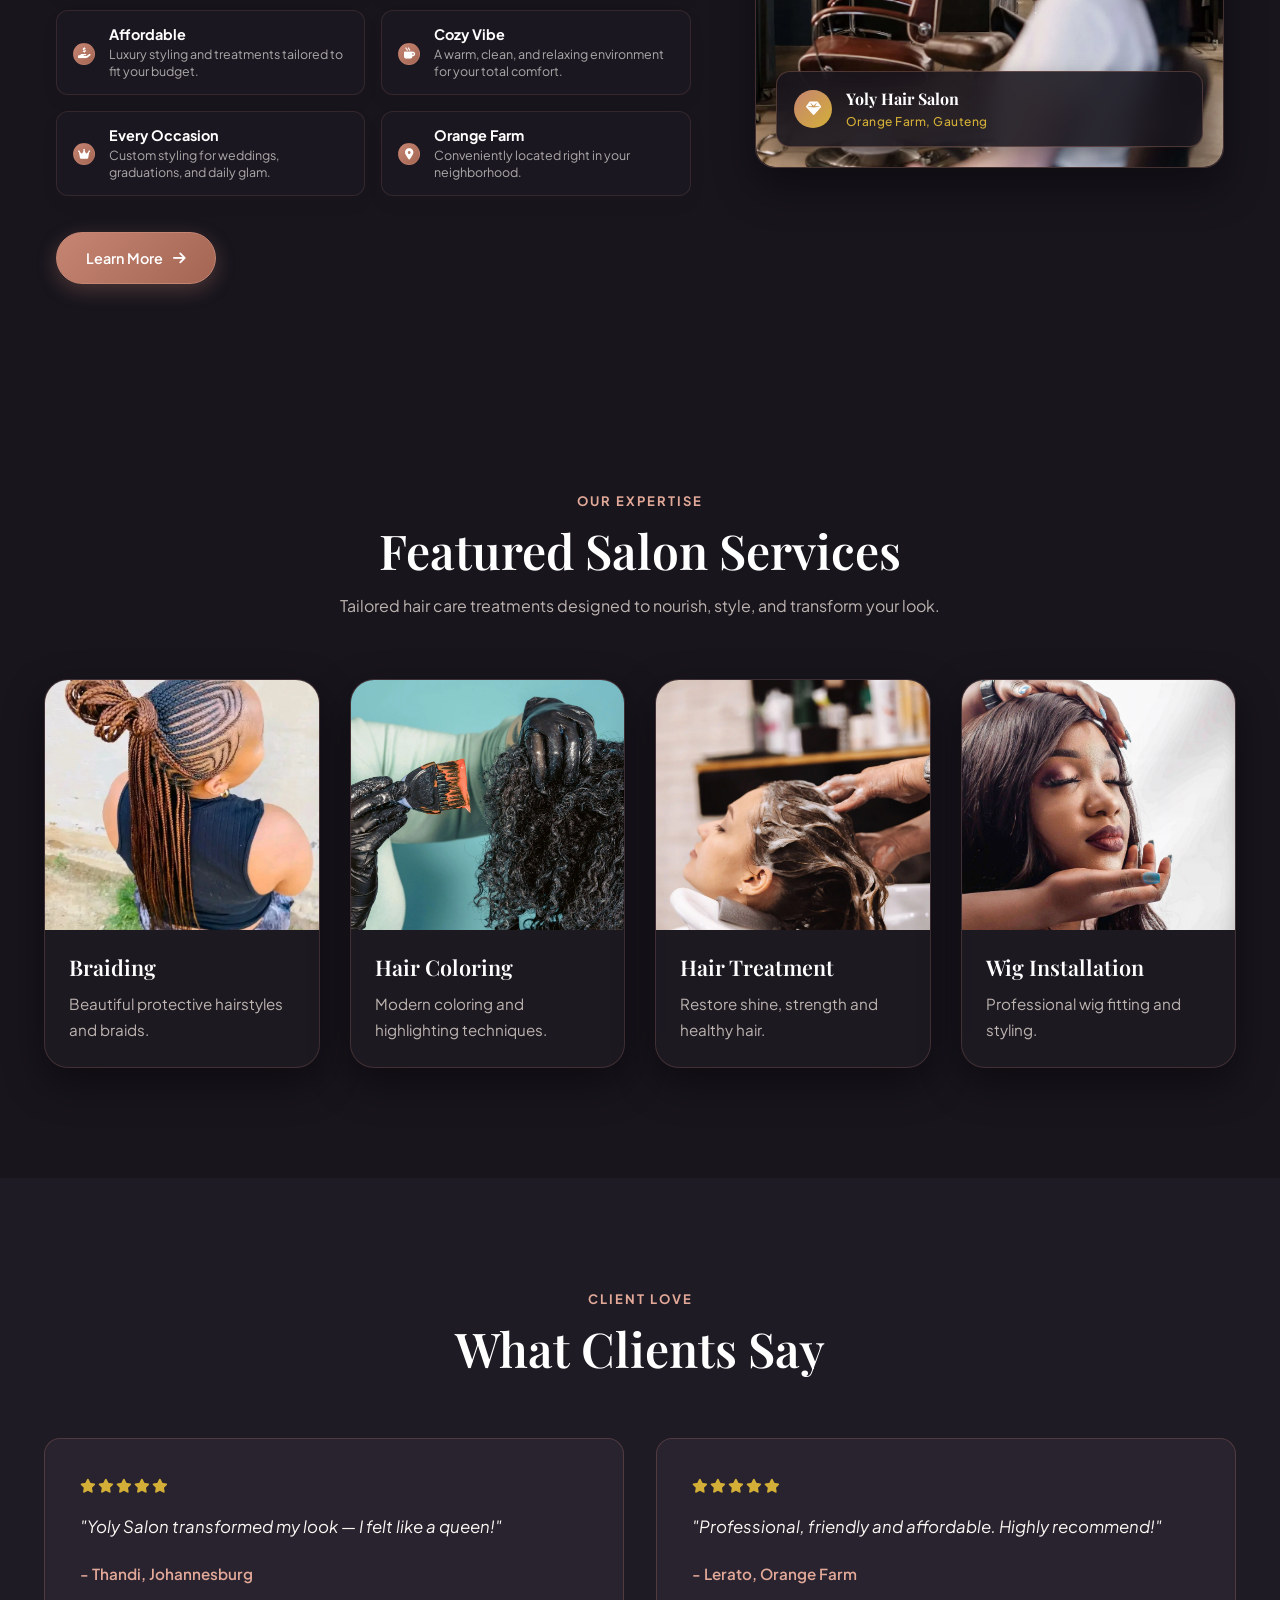
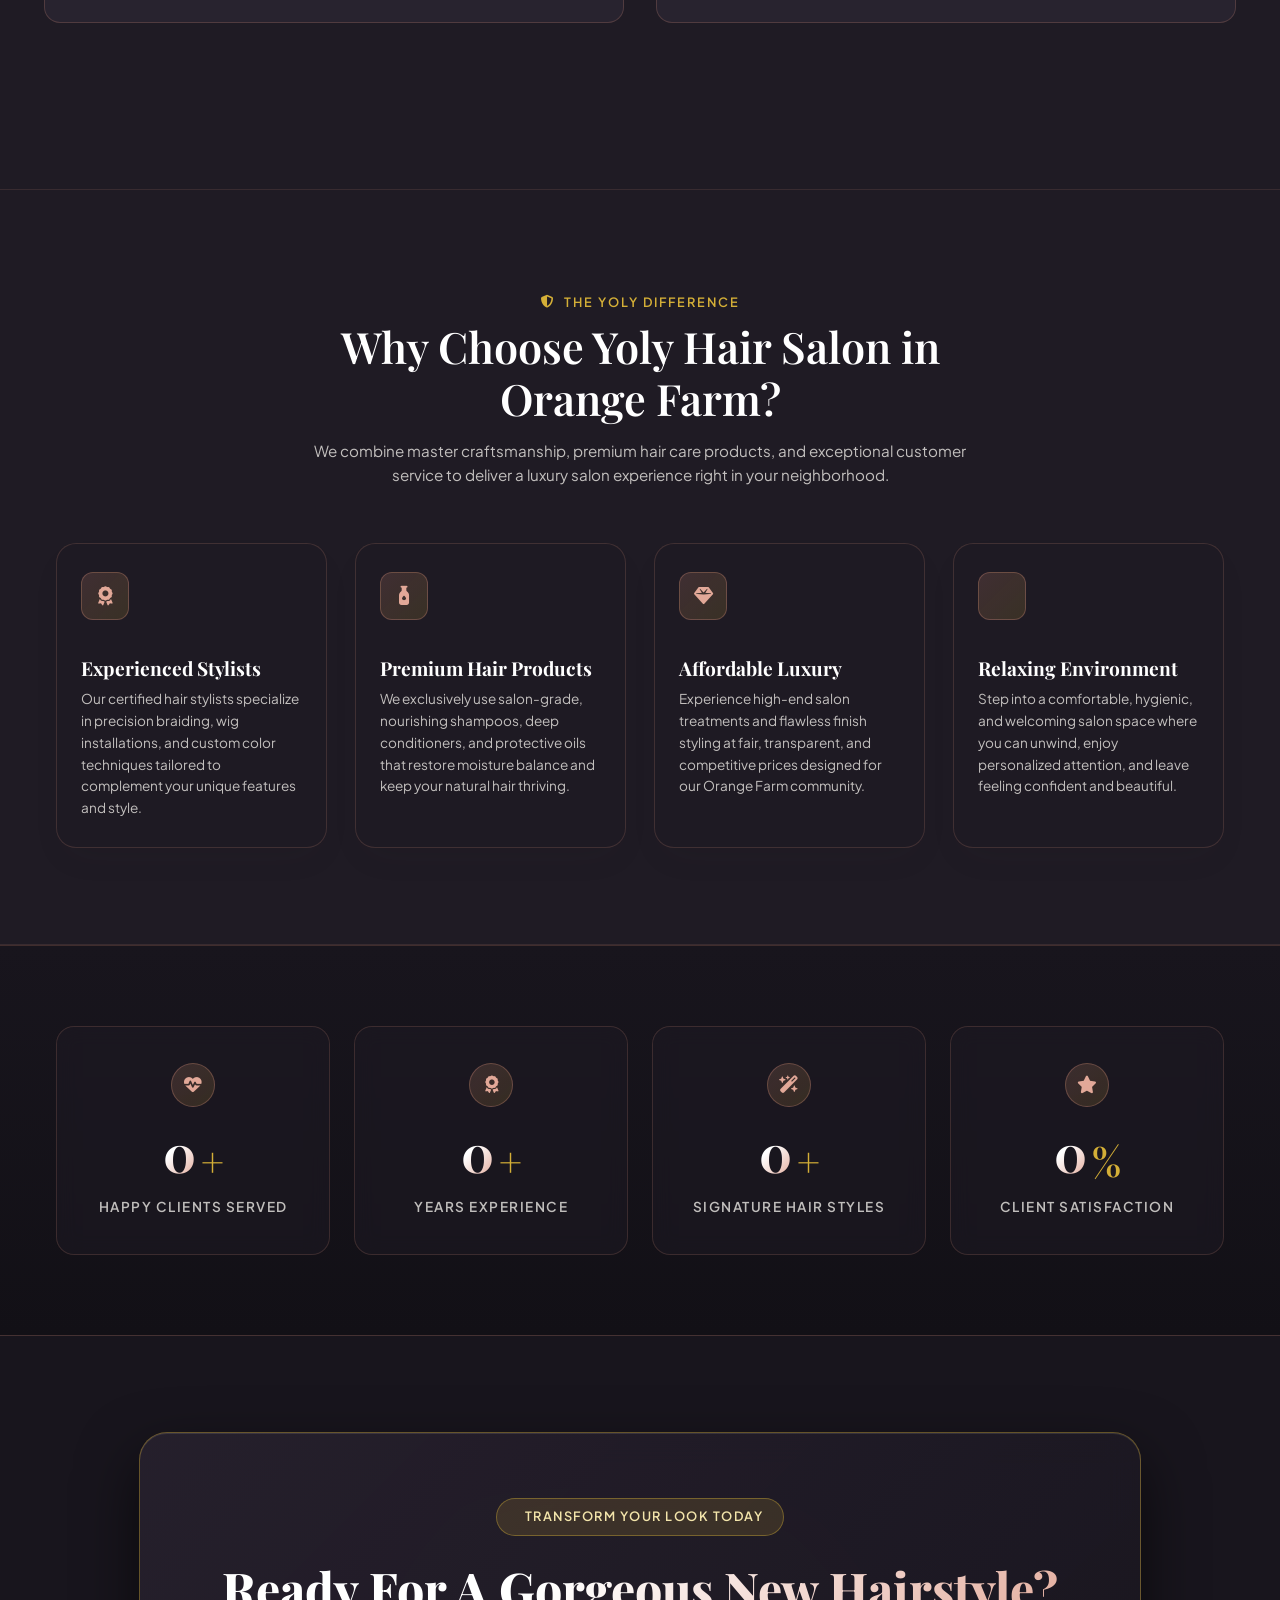
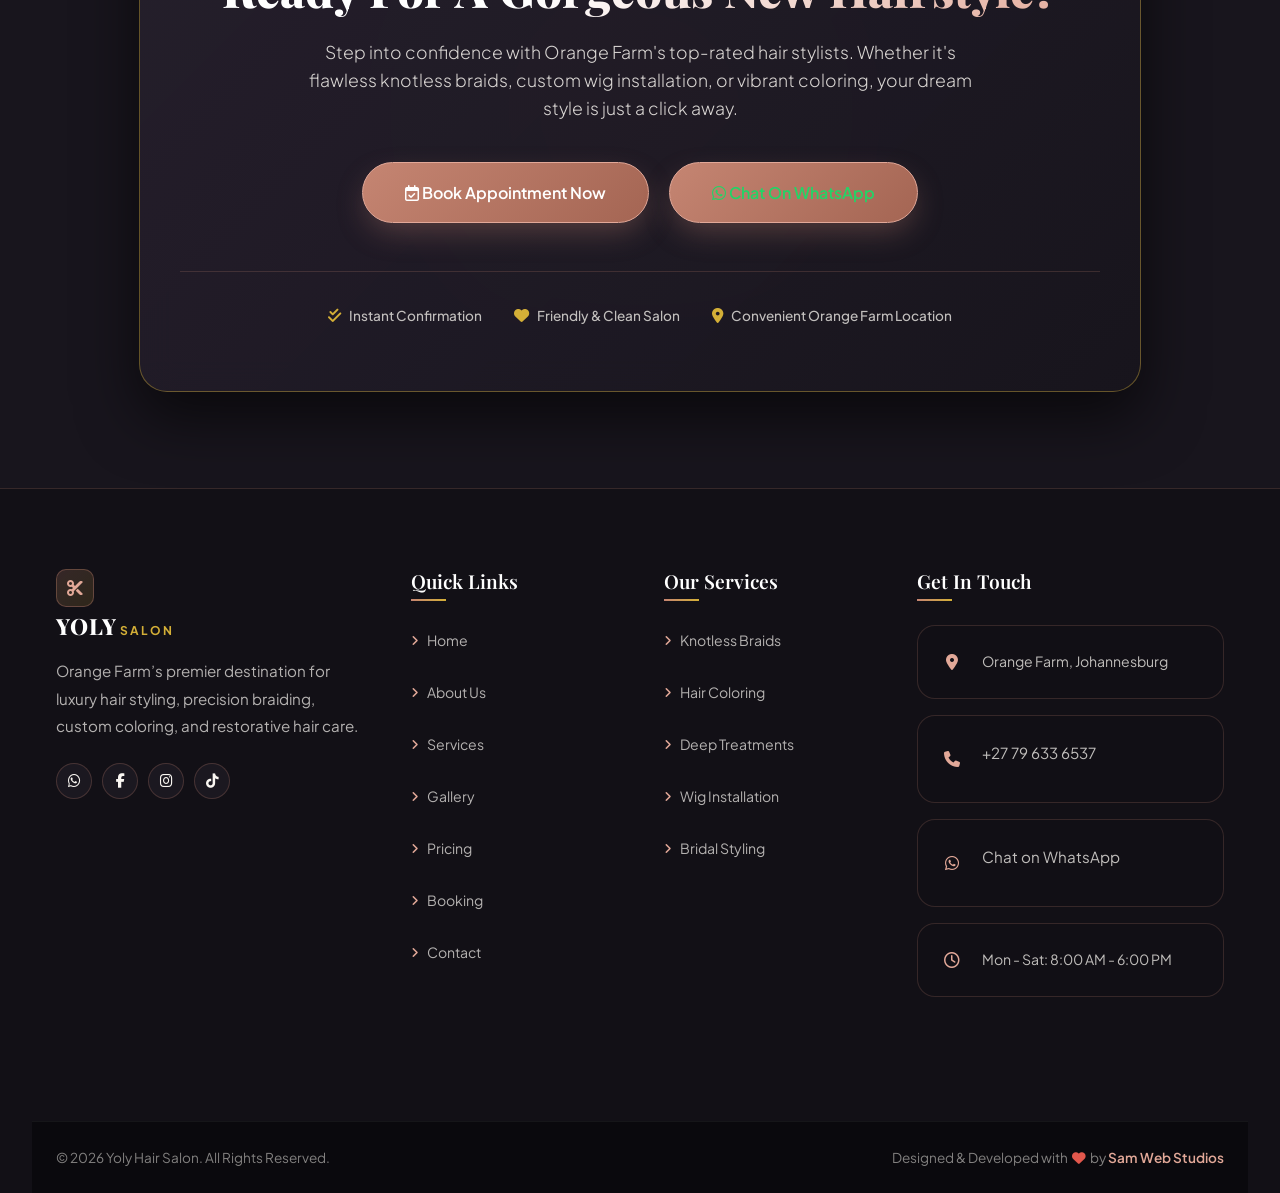
==== commit 4e939245: "restructuring the website" ====
--- a/index.html
+++ b/index.html
@@ -9,53 +9,104 @@
     <!--Preconnect Links-->
     <link rel="preconnect" href="https://fonts.googleapis.com">
     <link rel="preconnect" href="https://fonts.gstatic.com" crossorigin>
-
-    <link rel="stylesheet" href="style.css">
+    <link href="https://fonts.googleapis.com/css2?family=Playfair+Display:ital,wght@0,400;0,600;0,700;1,400&family=Plus+Jakarta+Sans:wght@300;400;500;600;700&display=swap" rel="stylesheet">
+    <link rel="stylesheet" href="https://cdnjs.cloudflare.com/ajax/libs/font-awesome/6.4.0/css/all.min.css">
+<link rel="stylesheet" href="style.css">
     <meta name="google-site-verification" content="91N119y5-lMr7KUy_tLqdhi_ELUoHZd_MROihfatFgQ" />
     
     <link rel="shortcut icon" href="images/yolyhairsalon.logo.png" type="image/x-icon">
 
-    <link rel="preload"
-      as="image"
-      href="images/yoly.jpg"
-      fetchpriority="high">
-
+    <link rel="preload" as="image" href="images/yoly.jpg" fetchpriority="high">
+
+    
 </head>
 <body>
-    <header>
-    <nav class="navbar">
-
-        <a href="index.html" class="logo">
-            Yoly Hair Salon
-        </a>
-
-        <ul class="nav-menu">
-            <li><a href="index.html" class="active">Home</a></li>
-            <li><a href="about.html" >About</a></li>
-            <li><a href="services.html">Services</a></li>
-            <li><a href="gallery.html">Gallery</a></li>
-            <li><a href="pricing.html">Pricing</a></li>
-            <li><a href="booking.html">Booking</a></li>
-            <li><a href="contact.html">Contact</a></li>
-           
-        </ul>
-         
-
+<!-- LUXURY TOP UTILITY BAR -->
+<div class="top-bar">
+    <div class="container top-bar-container">
+
+        <!-- Left: Location & Working Hours -->
+        <div class="top-bar-left">
+            <div class="top-bar-item">
+                <i class="fa-solid fa-location-dot"></i>
+                <span>Orange Farm, Gauteng</span>
+            </div>
+            <div class="top-bar-divider"></div>
+            <div class="top-bar-item">
+                <i class="fa-regular fa-clock"></i>
+                <span>Mon - Sat: 8:00 AM - 6:00 PM</span>
+            </div>
+        </div>
+
+        <!-- Right: Direct Phone, WhatsApp & Social Links -->
+        <div class="top-bar-right">
+            <a href="tel:+27796336537" class="top-bar-link">
+                <i class="fa-solid fa-phone"></i>
+                <span>+27 79 633 6537</span>
+            </a>
+            <a href="https://wa.me/27796336537" target="_blank" class="top-bar-link whatsapp-link">
+                <i class="fa-brands fa-whatsapp"></i>
+                <span>WhatsApp Us</span>
+            </a>
+            
+            <div class="top-bar-divider"></div>
+
+            <div class="top-bar-socials">
+                <a href="https://wa.me/27796336537" target="_blank" aria-label="WhatsApp"><i class="fa-brands fa-whatsapp"></i></a>
+                <a href="#" aria-label="Facebook"><i class="fa-brands fa-facebook-f"></i></a>
+                <a href="#" aria-label="Instagram"><i class="fa-brands fa-instagram"></i></a>
+                <a href="#" aria-label="TikTok"><i class="fa-brands fa-tiktok"></i></a>
+            </div>
+        </div>
+
+    </div>
+</div>
+    <header id="header">
+       <nav class="navbar">
+
+    <!-- Compact Luxury Logo Mark -->
+    <a href="index.html" class="logo">
+        <div class="logo-icon-wrap">
+            <i class="fa-solid fa-scissors"></i>
+        </div>
+        <div class="logo-text">
+            <span class="brand-name">YOLY</span>
+            <span class="brand-sub">SALON</span>
+        </div>
+    </a>
+
+    <!-- Navigation Menu Links -->
+    <ul class="nav-menu" id="nav-menu">
+        <li><a href="index.html" class="active">Home</a></li>
+        <li><a href="about.html">About</a></li>
+        <li><a href="services.html">Services</a></li>
+        <li><a href="gallery.html">Gallery</a></li>
+        <li><a href="pricing.html">Pricing</a></li>
+        <li><a href="booking.html">Booking</a></li>
+        <li><a href="contact.html">Contact</a></li>
+    </ul>
+
+    <!-- Right Side Actions -->
+    <div class="nav-actions">
         <a href="booking.html" class="nav-btn">
             Book Now
         </a>
 
-    </nav>
-</header>
-<!-- HERO SECTION -->
-<main>
-    
-<section class="hero">
+        <button class="hamburger" id="hamburger" aria-label="Toggle Navigation">
+            <i class="fa-solid fa-bars"></i>
+        </button>
+    </div>
+
+</nav>
+    </header>
+
+    <main>
+        <section class="hero">
 
     <div class="hero-content">
 
         <span class="hero-tag">
-            Welcome To Yoly Hair Salon
+            <i class="fa-solid fa-crown"></i> Welcome To Yoly Hair Salon
         </span>
 
         <h1>
@@ -70,276 +121,482 @@
 
         <div class="hero-buttons">
             <a href="booking.html" class="btn-primary">
-                Book Appointment
+                <i class="fa-regular fa-calendar-check"></i> Book Appointment
             </a>
 
-        <!-- Call Button -->
-    <a href="tel:+27796336537" class="btn-call">
-         Call Us
+            <!-- Call Button -->
+            <a href="tel:+27796336537" class="btn-call">
+                <i class="fa-solid fa-phone"></i> Call Us
+            </a>
+
+            <!-- WhatsApp Button -->
+            <a href="https://wa.me/27796336537" target="_blank" class="btn-whatsapp">
+                <i class="fa-brands fa-whatsapp"></i> WhatsApp
+            </a>
+        </div>
+
+        <!-- CONTACT BANNER INTEGRATED INTO HERO -->
+        <div class="hero-contact-banner">
+            <div class="hero-banner-item">
+                <div class="hero-banner-icon">
+                    <i class="fa-solid fa-location-dot"></i>
+                </div>
+                <div class="hero-banner-info">
+                    <h4>Location</h4>
+                    <p>Orange Farm, Johannesburg</p>
+                </div>
+            </div>
+
+            <div class="hero-banner-item">
+                <div class="hero-banner-icon">
+                    <i class="fa-solid fa-phone-volume"></i>
+                </div>
+                <div class="hero-banner-info">
+                    <h4>Direct Line</h4>
+                    <a href="tel:+27796336537">+27 79 633 6537</a>
+                </div>
+            </div>
+
+            <div class="hero-banner-item">
+                <div class="hero-banner-icon">
+                    <i class="fa-regular fa-clock"></i>
+                </div>
+                <div class="hero-banner-info">
+                    <h4>Working Hours</h4>
+                    <p>Mon - Sat: 8:00 AM - 6:00 PM</p>
+                </div>
+            </div>
+        </div>
+
+    </div>
+
+</section>
+<section class="home-about">
+    <div class="container">
+        <div class="about-grid">
+
+            <!-- LEFT CONTENT COLUMN -->
+            <div class="about-content">
+                <span class="about-tag">
+                    <i class="fa-solid fa-sparkles"></i> Premium Salon Experience
+                </span>
+                <h2>Why Choose Our Orange Farm Hair Salon?</h2>
+                <p class="about-intro">
+                    At our salon, we believe every client deserves to leave feeling confident and looking their best. Whether you're visiting for a fresh hairstyle, protective braids, a weave installation, or a hair treatment, we're committed to delivering quality results in a welcoming and professional environment.
+                </p>
+
+                <div class="about-features">
+                    <div class="feature-card">
+                        <div class="feature-icon"><i class="fa-solid fa-scissors"></i></div>
+                        <div class="feature-text">
+                            <h3>Expert Stylists</h3>
+                            <p>Skilled professionals mastering the latest trends and braiding techniques.</p>
+                        </div>
+                    </div>
+
+                    <div class="feature-card">
+                        <div class="feature-icon"><i class="fa-solid fa-spray-can-sparkles"></i></div>
+                        <div class="feature-text">
+                            <h3>Quality Care</h3>
+                            <p>Trusted products to keep your natural hair strong and healthy.</p>
+                        </div>
+                    </div>
+
+                    <div class="feature-card">
+                        <div class="feature-icon"><i class="fa-solid fa-hand-holding-dollar"></i></div>
+                        <div class="feature-text">
+                            <h3>Affordable</h3>
+                            <p>Luxury styling and treatments tailored to fit your budget.</p>
+                        </div>
+                    </div>
+
+                    <div class="feature-card">
+                        <div class="feature-icon"><i class="fa-solid fa-mug-hot"></i></div>
+                        <div class="feature-text">
+                            <h3>Cozy Vibe</h3>
+                            <p>A warm, clean, and relaxing environment for your total comfort.</p>
+                        </div>
+                    </div>
+
+                    <div class="feature-card">
+                        <div class="feature-icon"><i class="fa-solid fa-crown"></i></div>
+                        <div class="feature-text">
+                            <h3>Every Occasion</h3>
+                            <p>Custom styling for weddings, graduations, and daily glam.</p>
+                        </div>
+                    </div>
+
+                    <div class="feature-card">
+                        <div class="feature-icon"><i class="fa-solid fa-location-dot"></i></div>
+                        <div class="feature-text">
+                            <h3>Orange Farm</h3>
+                            <p>Conveniently located right in your neighborhood.</p>
+                        </div>
+                    </div>
+                </div>
+
+                <a href="about.html" class="about-btn">
+                    Learn More <i class="fa-solid fa-arrow-right"></i>
+                </a>
+            </div>
+
+            <!-- RIGHT IMAGE COLUMN WITH EMBEDDED BADGE -->
+            <div class="about-image-wrapper">
+                <div class="about-image">
+                    <img src="images/home-about.webp" loading="lazy" alt="Salon" onerror="this.src='https://placehold.co/600x700/18151D/C58572?text=Yoly+Hair+Salon';">
+                    
+                    <!-- Floating Overlay Card on Image -->
+                    <div class="image-overlay-card">
+                        <div class="overlay-icon">
+                            <i class="fa-solid fa-gem"></i>
+                        </div>
+                        <div class="overlay-text">
+                            <span class="overlay-title">Yoly Hair Salon</span>
+                            <span class="overlay-subtitle">Orange Farm, Gauteng</span>
+                        </div>
+                    </div>
+                </div>
+            </div>
+
+        </div>
+    </div>
+</section>
+<!--Home Services -->
+        <section class="services-section">
+            <div class="container">
+                <div class="section-header">
+                    <span class="sub-title">Our Expertise</span>
+                    <h2>Featured Salon Services</h2>
+                    <p>Tailored hair care treatments designed to nourish, style, and transform your look.</p>
+                </div>
+
+                <div class="home-service-section">
+                    <div class="home-service-card service-card">
+                        <div class="service-img-wrap">
+                            <img src="images/braiding.webp" loading="lazy" alt="Braiding" class="home-service-img" onerror="this.src='https://placehold.co/400x300/18151D/C58572?text=Braiding';">
+                        </div>
+                        <div class="service-card-body">
+                            <h2>Braiding</h2>
+                            <p>Beautiful protective hairstyles and braids.</p>
+                        </div>
+                    </div>
+
+                    <div class="service-card">
+                        <div class="service-img-wrap">
+                            <img src="images/hair-coloring.webp" loading="lazy" alt="Hair Coloring" class="service-img" onerror="this.src='https://placehold.co/400x300/18151D/C58572?text=Hair+Coloring';">
+                        </div>
+                        <div class="service-card-body">
+                            <h2>Hair Coloring</h2>
+                            <p>Modern coloring and highlighting techniques.</p>
+                        </div>
+                    </div>
+
+                    <div class="service-card">
+                        <div class="service-img-wrap">
+                            <img src="images/hair-treatment.webp" loading="lazy" alt="Hair Treatment" class="service-img" onerror="this.src='https://placehold.co/400x300/18151D/C58572?text=Hair+Treatment';">
+                        </div>
+                        <div class="service-card-body">
+                            <h2>Hair Treatment</h2>
+                            <p>Restore shine, strength and healthy hair.</p>
+                        </div>
+                    </div>
+
+                    <div class="service-card">
+                        <div class="service-img-wrap">
+                            <img src="images/wig-installation.webp" loading="lazy" alt="Wig Installation" class="service-img" onerror="this.src='https://placehold.co/400x300/18151D/C58572?text=Wig+Installation';">
+                        </div>
+                        <div class="service-card-body">
+                            <h2>Wig Installation</h2>
+                            <p>Professional wig fitting and styling.</p>
+                        </div>
+                    </div>
+                </div>
+            </div>
+        </section>
+
+      <!--Home Testimonials-->
+
+        <section class="home-testimonials">
+            <div class="container">
+                <div class="section-header">
+                    <span class="sub-title">Client Love</span>
+                    <h2>What Clients Say</h2>
+                </div>
+
+                <div class="testimonial-grid">
+                    <div class="testimonial-box">
+                        <div class="stars">
+                            <i class="fa-solid fa-star"></i>
+                            <i class="fa-solid fa-star"></i>
+                            <i class="fa-solid fa-star"></i>
+                            <i class="fa-solid fa-star"></i>
+                            <i class="fa-solid fa-star"></i>
+                        </div>
+                        <p>"Yoly Salon transformed my look — I felt like a queen!"</p>
+                        <span>- Thandi, Johannesburg</span>
+                    </div>
+
+                    <div class="testimonial-box">
+                        <div class="stars">
+                            <i class="fa-solid fa-star"></i>
+                            <i class="fa-solid fa-star"></i>
+                            <i class="fa-solid fa-star"></i>
+                            <i class="fa-solid fa-star"></i>
+                            <i class="fa-solid fa-star"></i>
+                        </div>
+                        <p>"Professional, friendly and affordable. Highly recommend!"</p>
+                        <span>- Lerato, Orange Farm</span>
+                    </div>
+                </div>
+            </div>
+        </section>
+<!--Why Choose Us -->
+        <section class="why-us">
+    <div class="container">
+        <!-- SECTION HEADER -->
+        <div class="section-header">
+            <span class="sub-title">
+                <i class="fa-solid fa-shield-halved"></i> The Yoly Difference
+            </span>
+            <h2>Why Choose Yoly Hair Salon in Orange Farm?</h2>
+            <p>We combine master craftsmanship, premium hair care products, and exceptional customer service to deliver a luxury salon experience right in your neighborhood.</p>
+        </div>
+
+        <!-- WHY CHOOSE US GRID -->
+        <div class="why-grid">
+
+            <div class="why-card">
+                <div class="why-icon-wrap">
+                    <i class="fa-solid fa-award"></i>
+                </div>
+                <div class="why-card-content">
+                    <h3>Experienced Stylists</h3>
+                    <p>Our certified hair stylists specialize in precision braiding, wig installations, and custom color techniques tailored to complement your unique features and style.</p>
+                </div>
+            </div>
+
+            <div class="why-card">
+                <div class="why-icon-wrap">
+                    <i class="fa-solid fa-bottle-droplet"></i>
+                </div>
+                <div class="why-card-content">
+                    <h3>Premium Hair Products</h3>
+                    <p>We exclusively use salon-grade, nourishing shampoos, deep conditioners, and protective oils that restore moisture balance and keep your natural hair thriving.</p>
+                </div>
+            </div>
+
+            <div class="why-card">
+                <div class="why-icon-wrap">
+                    <i class="fa-solid fa-gem"></i>
+                </div>
+                <div class="why-card-content">
+                    <h3>Affordable Luxury</h3>
+                    <p>Experience high-end salon treatments and flawless finish styling at fair, transparent, and competitive prices designed for our Orange Farm community.</p>
+                </div>
+            </div>
+
+            <div class="why-card">
+                <div class="why-icon-wrap">
+                    <i class="fa-solid fa-sparkles"></i>
+                </div>
+                <div class="why-card-content">
+                    <h3>Relaxing Environment</h3>
+                    <p>Step into a comfortable, hygienic, and welcoming salon space where you can unwind, enjoy personalized attention, and leave feeling confident and beautiful.</p>
+                </div>
+            </div>
+
+        </div>
+    </div>
+</section>
+<!--Stats-->
+        <section class="stats">
+    <div class="container">
+        <div class="stats-grid">
+
+            <div class="stat-box">
+                <div class="stat-icon-wrap">
+                    <i class="fa-solid fa-heart-pulse"></i>
+                </div>
+                <h2 class="stat-number" data-target="500">0</h2>
+                <span class="stat-plus">+</span>
+                <p>Happy Clients Served</p>
+            </div>
+
+            <div class="stat-box">
+                <div class="stat-icon-wrap">
+                    <i class="fa-solid fa-award"></i>
+                </div>
+                <h2 class="stat-number" data-target="5">0</h2>
+                <span class="stat-plus">+</span>
+                <p>Years Experience</p>
+            </div>
+
+            <div class="stat-box">
+                <div class="stat-icon-wrap">
+                    <i class="fa-solid fa-wand-magic-sparkles"></i>
+                </div>
+                <h2 class="stat-number" data-target="20">0</h2>
+                <span class="stat-plus">+</span>
+                <p>Signature Hair Styles</p>
+            </div>
+
+            <div class="stat-box">
+                <div class="stat-icon-wrap">
+                    <i class="fa-solid fa-star"></i>
+                </div>
+                <h2 class="stat-number" data-target="100">0</h2>
+                <span class="stat-plus">%</span>
+                <p>Client Satisfaction</p>
+            </div>
+
+        </div>
+    </div>
+</section>
+<!--Final Cta-->
+      <section class="cta">
+    <!-- Glowing background accent radial blur -->
+    <div class="cta-glow-bg"></div>
+
+    <div class="container">
+        <div class="cta-card">
+
+            <span class="cta-tag">
+                <i class="fa-solid fa-sparkles"></i> Transform Your Look Today
+            </span>
+
+            <h2>Ready For A Gorgeous New Hairstyle?</h2>
+
+            <p>
+                Step into confidence with Orange Farm's top-rated hair stylists. 
+                Whether it's flawless knotless braids, custom wig installation, or vibrant coloring, 
+                your dream style is just a click away.
+            </p>
+
+            <div class="cta-buttons">
+                <a href="booking.html" class="btn-cta-primary">
+                    <i class="fa-regular fa-calendar-check"></i> Book Appointment Now
+                </a>
+                
+                <a href="https://wa.me/27796336537" target="_blank" class="btn-cta-whatsapp">
+                    <i class="fa-brands fa-whatsapp"></i> Chat On WhatsApp
+                </a>
+            </div>
+
+            <!-- Trust Badges Below CTA -->
+            <div class="cta-trust-features">
+                <div class="trust-item">
+                    <i class="fa-solid fa-check-double"></i>
+                    <span>Instant Confirmation</span>
+                </div>
+                <div class="trust-item">
+                    <i class="fa-solid fa-heart"></i>
+                    <span>Friendly & Clean Salon</span>
+                </div>
+                <div class="trust-item">
+                    <i class="fa-solid fa-location-dot"></i>
+                    <span>Convenient Orange Farm Location</span>
+                </div>
+            </div>
+
+        </div>
+    </div>
+</section>
+    </main>
+<footer class="footer">
+    <div class="container">
+        <div class="footer-container">
+            
+            <!-- BRAND COLUMN -->
+            <div class="footer-box footer-brand">
+                <a href="index.html" class="footer-logo">
+                    <div class="logo-icon-wrap">
+                        <i class="fa-solid fa-scissors"></i>
+                    </div>
+                    <div class="logo-text">
+                        <span class="brand-name">YOLY</span>
+                        <span class="brand-sub">SALON</span>
+                    </div>
+                </a>
+                <p class="brand-desc">
+                    Orange Farm’s premier destination for luxury hair styling, precision braiding, custom coloring, and restorative hair care.
+                </p>
+                <div class="footer-socials">
+                    <a href="https://wa.me/27796336537" target="_blank" aria-label="WhatsApp"><i class="fa-brands fa-whatsapp"></i></a>
+                    <a href="#" aria-label="Facebook"><i class="fa-brands fa-facebook-f"></i></a>
+                    <a href="#" aria-label="Instagram"><i class="fa-brands fa-instagram"></i></a>
+                    <a href="#" aria-label="TikTok"><i class="fa-brands fa-tiktok"></i></a>
+                </div>
+            </div>
+
+            <!-- QUICK LINKS COLUMN -->
+            <div class="footer-box">
+                <h3>Quick Links</h3>
+                <ul class="footer-links">
+                    <li><a href="index.html"><i class="fa-solid fa-angle-right"></i> Home</a></li>
+                    <li><a href="about.html"><i class="fa-solid fa-angle-right"></i> About Us</a></li>
+                    <li><a href="services.html"><i class="fa-solid fa-angle-right"></i> Services</a></li>
+                    <li><a href="gallery.html"><i class="fa-solid fa-angle-right"></i> Gallery</a></li>
+                    <li><a href="pricing.html"><i class="fa-solid fa-angle-right"></i> Pricing</a></li>
+                    <li><a href="booking.html"><i class="fa-solid fa-angle-right"></i> Booking</a></li>
+                    <li><a href="contact.html"><i class="fa-solid fa-angle-right"></i> Contact</a></li>
+                </ul>
+            </div>
+
+            <!-- SERVICES COLUMN -->
+            <div class="footer-box">
+                <h3>Our Services</h3>
+                <ul class="footer-links">
+                    <li><a href="services.html"><i class="fa-solid fa-angle-right"></i> Knotless Braids</a></li>
+                    <li><a href="services.html"><i class="fa-solid fa-angle-right"></i> Hair Coloring</a></li>
+                    <li><a href="services.html"><i class="fa-solid fa-angle-right"></i> Deep Treatments</a></li>
+                    <li><a href="services.html"><i class="fa-solid fa-angle-right"></i> Wig Installation</a></li>
+                    <li><a href="services.html"><i class="fa-solid fa-angle-right"></i> Bridal Styling</a></li>
+                </ul>
+            </div>
+
+            <!-- CONTACT COLUMN -->
+            <div class="footer-box footer-contact">
+                <h3>Get In Touch</h3>
+                <div class="contact-info-list">
+                    <div class="contact-item">
+                        <i class="fa-solid fa-location-dot"></i>
+                        <span>Orange Farm, Johannesburg</span>
+                    </div>
+                    <div class="contact-item">
+                        <i class="fa-solid fa-phone"></i>
+                        <a href="tel:+27796336537">+27 79 633 6537</a>
+                    </div>
+                    <div class="contact-item">
+                        <i class="fa-brands fa-whatsapp"></i>
+                        <a href="https://wa.me/27796336537" target="_blank">Chat on WhatsApp</a>
+                    </div>
+                    <div class="contact-item">
+                        <i class="fa-regular fa-clock"></i>
+                        <span>Mon - Sat: 8:00 AM - 6:00 PM</span>
+                    </div>
+                </div>
+            </div>
+
+        </div>
+    </div>
+
+    <!-- BOTTOM BAR -->
+    <div class="footer-bottom">
+        <div class="container footer-bottom-content">
+            <p>© 2026 Yoly Hair Salon. All Rights Reserved.</p>
+            <p class="developer-credit">
+                Designed & Developed with <i class="fa-solid fa-heart"></i> by <span>Sam Web Studios</span>
+            </p>
+        </div>
+    </div>
+</footer>
+   
+
+    <!-- WHATSAPP FLOATING BUTTON -->
+    <a href="https://wa.me/27796336537" class="whatsapp-float" target="_blank" aria-label="Chat on WhatsApp">
+        <img src="https://cdn-icons-png.flaticon.com/512/733/733585.png" alt="WhatsApp">
     </a>
 
-    <!-- WhatsApp Button -->
-    <a href="https://wa.me/27796336537" target="_blank" class="btn-whatsapp">
-         WhatsApp
-    </a>
-        </div>
-
-    </div>
-
-</section>
-
-
-<!-- ABOUT PREVIEW -->
-
-<section class="home-about">
-
-    <div class="about-image">
-        <img src="images/home-about.webp"  loading="lazy" alt="Salon">
-    </div>
-
-    <div class="about-content">
-
-        <h2>Why Choose Our Orange Farm Hair Salon?</h2>
-
-        At our salon, we believe every client deserves to leave feeling confident and looking their best. Whether you're visiting for a fresh hairstyle, protective braids, a weave installation, or a hair treatment, we're committed to delivering quality results in a welcoming and professional environment. <br><br>
-
-<h3>Experienced Hair Stylist</h3>
-
-Our skilled stylists stay up to date with the latest trends and techniques to create hairstyles that suit your personality, lifestyle, and preferences. <br><br>
-
-<h3>Quality Hair Care</h3>
-
-We use trusted hair products and professional techniques to help keep your hair healthy, strong, and beautiful while achieving the look you. <br><br>
-
- <h3>Affordable Prices</h3>
-
-We offer high-quality hair services at competitive prices, making it easier for you to enjoy professional styling without overspending. <br><br>
-
- <h3>Friendly & Comfortable Atmosphere</h3>
-
-From the moment you walk in, you'll be welcomed by a friendly team that is dedicated to making your salon experience relaxing and enjoyable. <br><br>
-
- <h3>Hairstyles for Every Occasion</h3>
-
-Whether it's a new everyday look, a wedding, graduation, birthday, or another special event, we'll help you achieve a style that makes you feel confident. <br><br>
-
- <h3>Conveniently Located in Orange Farm</h3>
-
-Our salon proudly serves clients throughout Orange Farm and the surrounding areas, making it easy to access professional hair care close to home. <br><br>
-
-        <a href="about.html" class="about-btn">
-            Learn More
-        </a>
-
-    </div>
-
-</section>
-
-
-<!-- SERVICES -->
-<div class="home-service-section">
-<div class="home-service-card">
-    <img src="images/braiding.webp" loading="lazy" alt="Braiding" class="home-service-img">
-    <h2>Braiding</h2>
-    <p>Beautiful protective hairstyles and braids.</p>
-</div>
-
-<div class="service-card">
-    <img src="images/hair-coloring.webp" loading="lazy" alt="Hair Coloring" class="service-img">
-    <h2>Hair Coloring</h2>
-    <p>Modern coloring and highlighting techniques.</p>
-</div>
-
-<div class="service-card">
-    <img src="images/hair-treatment.webp" loading="lazy" alt="Hair Treatment" class="service-img">
-    <h2>Hair Treatment</h2>
-    <p>Restore shine, strength and healthy hair.</p>
-</div>
-
-<div class="service-card">
-    <img src="images/wig-installation.webp" loading="lazy" alt="Wig Installation" class="service-img">
-    <h2>Wig Installation</h2>
-    <p>Professional wig fitting and styling.</p>
-</div>
-
-</div>
-<section class="home-team">
-    <div class="section-title">
-        <h2>Meet Your Stylist in Orange Farm</h2>
-        <p>Experienced professionals dedicated to your beauty.</p>
-    </div>
-    <div class="team-container">
-        <div class="team-card">
-            <img src="images/yolandahairstylist.webp" loading="lazy" alt="Hair Styling Specialist">
-            <h3>Yolanda</h3>
-            <p>Braiding Specialist</p>
-        </div>
-        <div class="team-card">
-            <img src="images/Haircoloringspecialist.webp" loading="lazy" alt="Hiar Co;oring Specialist">
-            <h3>Yolanda</h3>
-            <p>Coloring Expert</p>
-        </div>
-        <div class="team-card">
-            <img src="images/wiginstaller.webp" loading="lazy" alt="Wig Installer Specialist">
-            <h3>Yolanda</h3>
-            <p>Wig & Styling</p>
-        </div>
-    </div>
-</section>
-
-<!--Testimonals-->
-<section class="home-testimonials">
-    <div class="section-title">
-        <h2>What Clients Say</h2>
-    </div>
-    <div class="testimonial-box">
-        <p>"Yoly Salon transformed my look — I felt like a queen!"</p>
-        <span>- Thandi, Johannesburg</span>
-    </div>
-    <div class="testimonial-box">
-        <p>"Professional, friendly and affordable. Highly recommend!"</p>
-        <span>- Lerato, Orange Farm</span>
-    </div>
-</section>
-<!-- WHY US -->
-
-<section class="why-us">
-
-    <div class="section-title">
-        <h2>Why Choose Yoly Hair Salon?</h2>
-    </div>
-
-    <div class="why-grid">
-
-        <div class="why-card">
-            <h3>Experienced Stylists</h3>
-            <p>Professional beauty experts with years of experience.</p>
-        </div>
-
-        <div class="why-card">
-            <h3>Premium Products</h3>
-            <p>Quality products that protect and nourish your hair.</p>
-        </div>
-
-        <div class="why-card">
-            <h3>Affordable Pricing</h3>
-            <p>Luxury beauty services at competitive prices.</p>
-        </div>
-
-        <div class="why-card">
-            <h3>Relaxing Environment</h3>
-            <p>Comfortable and welcoming salon atmosphere.</p>
-        </div>
-
-    </div>
-
-</section>
-
-<!-- STATS -->
-
-<section class="stats">
-
-    <div class="stat-box">
-        <h2>500+</h2>
-        <p>Happy Clients</p>
-    </div>
-
-    <div class="stat-box">
-        <h2>5+</h2>
-        <p>Years Experience</p>
-    </div>
-
-    <div class="stat-box">
-        <h2>20+</h2>
-        <p>Hair Styles</p>
-    </div>
-
-    <div class="stat-box">
-        <h2>100%</h2>
-        <p>Satisfaction</p>
-    </div>
-
-</section>
-
-
-<!-- CALL TO ACTION -->
-
-<section class="cta">
-
-    <h2>Ready For A New Look?</h2>
-
-    <p>
-        Book your appointment today and let our
-        experts transform your style.
-    </p>
-
-    <a href="booking.html">
-        Book Now
-    </a>
-
-</section>
-
-</main>
-<footer class="footer">
-
-    <div class="footer-container">
-
-        <!-- BRAND -->
-        <div class="footer-box">
-            <h2>Yoly Hair Salon</h2>
-            <p>
-                Luxury hair styling, braiding, coloring and beauty treatments.
-                We bring out your beauty and confidence.
-            </p>
-        </div>
-
-        <!-- QUICK LINKS -->
-        <div class="footer-box">
-            <h3>Quick Links</h3>
-            <a href="index.html">Home</a>
-            <a href="about.html">About</a>
-            <a href="services.html">Services</a>
-            <a href="gallery.html">Gallery</a>
-            <a href="pricing.html">Pricing</a>
-            <a href="booking.html">Booking</a>
-            <a href="contact.html">Contact</a>
-            
-        </div>
-
-        <!-- SERVICES -->
-        <div class="footer-box">
-            <h3>Our Services</h3>
-            <a href="services.html">Braiding</a>
-            <a href="services.html">Hair Coloring</a>
-            <a href="services.html">Hair Treatment</a>
-            <a href="services.html">Wig Installation</a>
-            <a href="services.html">Bridal Styling</a>
-
-        <!-- CONTACT -->
-        <div class="footer-box">
-            <h2>Contact Us</h2>
-            <p>📍 Orange Farm, Johannesburg</p>
-            <p>📞 +27 79 633 6537</p>
-            
-        </div>
-
-    </div>
-
-  <!-- BOTTOM BAR -->
-    <div class="footer-bottom">
-        <p>
-            © 2026 Yoly Hair Salon. All Rights Reserved.
-        </p>
-    </div>
-
-</footer>
-<!-- WHATSAPP FLOATING BUTTON -->
-<a href="https://wa.me/27796336537" class="whatsapp-float" target="_blank">
-
-    <img src="https://cdn-icons-png.flaticon.com/512/733/733585.png" 
-         alt="WhatsApp">
-
-</a>
-  
+    <script src="script.js"></script>
 </body>
 </html>
--- a/style.css
+++ b/style.css
@@ -1,2142 +1,11230 @@
-/* GOOGLE FONT */
-@import url('https://fonts.googleapis.com/css2?family=Poppins:wght@400;600;700&display=swap');
-
-*{
-    margin:0;
-    padding:0;
-    box-sizing:border-box;
-    font-family:'Poppins',sans-serif;
-}
-
-body{
-    background:#fff;
-}
-
-/* NAVBAR */
-
-.navbar{
-    display:flex;
-    justify-content:space-between;
-    align-items:center;
-    background:linear-gradient(
+:root {
+  /* Rose Gold & Warm Copper Accents */
+  --rose-gold-primary: #c58572;
+  --rose-gold-light: #d49b8b;
+  --rose-gold-glow: #e2a898;
+  --rose-gold-dark: #9e5e4e;
+
+  /* Champagne Gold / Sand Highlights */
+  --champagne-gold: #d4af37;
+  --champagne-light: #e5c158;
+  --champagne-cream: #faf0ca;
+
+  /* Deep Dark Plum / Charcoal Tones */
+  --dark-plum: #18151d;
+  --dark-plum-surface: #1f1b24;
+  --dark-plum-card: #28232f;
+  --dark-plum-border: rgba(197, 133, 114, 0.25);
+
+  /* Light Ivory & Cream Neutrals */
+  --bg-cream: #faf7f2;
+  --bg-cream-soft: #f3ece2;
+  --card-white: #ffffff;
+
+  /* Text Typography Colors */
+  --text-dark-espresso: #2d2522;
+  --text-muted-dark: #685e5a;
+  --text-light-cream: #faf7f2;
+  --text-muted-light: #bdb4b0;
+
+  /* Visual Effects & Shadows */
+  --font-serif: "Playfair Display", Georgia, serif;
+  --font-sans:
+    "Plus Jakarta Sans", -apple-system, BlinkMacSystemFont, sans-serif;
+  --transition: all 0.35s cubic-bezier(0.16, 1, 0.3, 1);
+  --box-shadow-soft: 0 15px 35px -10px rgba(45, 37, 34, 0.08);
+  --rose-gold-shadow: 0 12px 30px -5px rgba(197, 133, 114, 0.35);
+}
+
+* {
+  margin: 0;
+  padding: 0;
+  box-sizing: border-box;
+  scroll-behavior: smooth;
+}
+
+body {
+  font-family: var(--font-sans);
+  background-color: var(--bg-cream);
+  color: var(--text-dark-espresso);
+  line-height: 1.7;
+  overflow-x: hidden;
+  margin: 0;
+  padding: 0;
+}
+
+h1,
+h2,
+h3,
+h4 {
+  font-family: var(--font-serif);
+  font-weight: 600;
+  line-height: 1.25;
+  color: var(--text-dark-espresso);
+}
+
+a {
+  text-decoration: none;
+  color: inherit;
+  transition: var(--transition);
+}
+
+img {
+  max-width: 100%;
+  height: auto;
+  display: block;
+}
+
+.container {
+  max-width: 1240px;
+  margin: 0 auto;
+  padding: 0 24px;
+}
+
+header {
+  position: fixed;
+  top: 0;
+  left: 0;
+  width: 100%;
+  z-index: 1000;
+  background: rgba(24, 21, 29, 0.88);
+  backdrop-filter: blur(16px);
+  -webkit-backdrop-filter: blur(16px);
+  border-bottom: 1px solid var(--dark-plum-border);
+  transition: var(--transition);
+}
+
+header.scrolled {
+  background: rgba(24, 21, 29, 0.98);
+  box-shadow: 0 10px 30px rgba(0, 0, 0, 0.4);
+}
+
+header {
+    position: relative;
+    z-index: 1000;
+    width: 100%;
+    background: #18151D;
+    border-bottom: 1px solid rgba(197, 133, 114, 0.2);
+}
+
+.navbar {
+    max-width: 1280px;
+    margin: 0 auto;
+    padding: 0.85rem 1.5rem;
+    display: flex;
+    align-items: center;
+    justify-content: space-between;
+    gap: 1.5rem;
+}
+
+.logo {
+  font-family: var(--font-serif);
+  font-size: 26px;
+  font-weight: 700;
+  color: var(--text-light-cream);
+  display: flex;
+  align-items: center;
+  gap: 12px;
+  letter-spacing: 0.5px;
+}
+
+.logo span {
+  color: var(--rose-gold-light);
+}
+
+.logo-icon {
+  width: 40px;
+  height: 40px;
+  background: linear-gradient(
     135deg,
-    #1e1e1e,
-    #2c2c2c);
-    position:sticky;
-    top:0;
-    z-index:1000;
-    padding: 0.6rem 1.5rem;
-    box-shadow:0 5px 20px rgba(0,0,0,0.15);
-}
-
-/* LOGO */
-
-.logo{
-    text-decoration:none;
-    font-size:1.5rem;
-    font-weight:700;
-    color:#D4AF37;
-    letter-spacing:0.5px;
-}
-
-/* MENU */
-
-.nav-menu{
-    display:flex;
-    list-style:none;
-    gap:35px;
-}
-
-.nav-menu li a{
-    text-decoration:none;
-    color:#ffffff;
-    font-size:1rem;
-    font-weight:500;
-    transition:0.3s ease;
-    position:relative;
-    gap: 30px;
-}
- .active{
-    color: #D4AF37 !important;
-}
-.home-service-section{
-    display: grid;
-    grid-template-columns: repeat(auto-fit, minmax(250px, 1fr)); 
-    gap: 20px;
-    margin-top: 40px 0;
-    width: 100%;
-}
-.home-service-section img {
-    width: 100%;
-    height: 220px;   /* Adjust height as needed */
-    object-fit: cover; 
-    border-radius: 12px;
-    display: block;
-}
+    var(--rose-gold-primary),
+    var(--rose-gold-dark)
+  );
+  border-radius: 50%;
+  display: flex;
+  align-items: center;
+  justify-content: center;
+  color: #ffffff;
+  font-size: 18px;
+  box-shadow: var(--rose-gold-shadow);
+  border: 1px solid var(--champagne-light);
+}
+
+.nav-menu {
+  display: flex;
+  list-style: none;
+  gap: 32px;
+  align-items: center;
+}
+
+.nav-menu a {
+  color: var(--text-light-cream);
+  font-size: 15px;
+  font-weight: 500;
+  letter-spacing: 0.3px;
+  position: relative;
+  padding: 6px 0;
+}
+
+.nav-menu a::after {
+  content: "";
+  position: absolute;
+  bottom: 0;
+  left: 0;
+  width: 0;
+  height: 2px;
+  background: linear-gradient(
+    90deg,
+    var(--rose-gold-primary),
+    var(--champagne-gold)
+  );
+  transition: var(--transition);
+  border-radius: 2px;
+}
+
+.nav-menu a:hover::after,
+.nav-menu a.active::after {
+  width: 100%;
+}
+
+.nav-menu a:hover,
+.nav-menu a.active {
+  color: var(--rose-gold-light);
+}
+
+.nav-btn {
+  background: linear-gradient(
+    135deg,
+    var(--rose-gold-primary),
+    var(--rose-gold-dark)
+  );
+  color: #ffffff !important;
+  padding: 12px 28px;
+  border-radius: 50px;
+  font-weight: 600;
+  font-size: 14px;
+  letter-spacing: 0.5px;
+  text-transform: uppercase;
+  box-shadow: var(--rose-gold-shadow);
+  position: relative;
+  overflow: hidden;
+  border: 1px solid var(--rose-gold-glow);
+}
+
+.nav-btn::before {
+  content: "";
+  position: absolute;
+  top: 0;
+  left: -100%;
+  width: 100%;
+  height: 100%;
+  background: linear-gradient(
+    90deg,
+    transparent,
+    rgba(255, 255, 255, 0.3),
+    transparent
+  );
+  transition: 0.6s;
+}
+
+.nav-btn:hover::before {
+  left: 100%;
+}
+
+.nav-btn:hover {
+  transform: translateY(-2px);
+  box-shadow: 0 15px 35px rgba(197, 133, 114, 0.45);
+}
+
+.hamburger {
+  display: none;
+  cursor: pointer;
+  background: none;
+  border: none;
+  color: var(--text-light-cream);
+  font-size: 24px;
+}
+
+.hero {
+  position: relative;
+  min-height: 100vh;
+  background:
+    linear-gradient(rgba(24, 21, 29, 0.78), rgba(24, 21, 29, 0.88)),
+    url("images/yoly.jpg") center/cover no-repeat;
+  display: flex;
+  align-items: center;
+  padding-top: 100px;
+  color: var(--text-light-cream);
+}
+
+.hero::after {
+  content: "";
+  position: absolute;
+  bottom: 0;
+  left: 0;
+  width: 100%;
+  height: 120px;
+  background: linear-gradient(to top, var(--bg-cream), transparent);
+}
+
+.hero-content {
+  max-width: 820px;
+  margin: 0 auto;
+  text-align: center;
+  padding: 40px 24px;
+  position: relative;
+  z-index: 2;
+}
+
+.hero-tag {
+  display: inline-flex;
+  align-items: center;
+  gap: 8px;
+  padding: 8px 22px;
+  background: rgba(197, 133, 114, 0.18);
+  border: 1px solid var(--rose-gold-primary);
+  border-radius: 50px;
+  color: var(--champagne-cream);
+  font-size: 13px;
+  font-weight: 600;
+  letter-spacing: 1.2px;
+  text-transform: uppercase;
+  margin-bottom: 24px;
+  backdrop-filter: blur(10px);
+}
+
+.hero h1 {
+  font-size: clamp(2.5rem, 5.2vw, 4.3rem);
+  color: #ffffff;
+  margin-bottom: 20px;
+  letter-spacing: -0.5px;
+  text-shadow: 0 4px 25px rgba(0, 0, 0, 0.6);
+}
+
+.hero p {
+  font-size: 1.15rem;
+  color: var(--text-muted-light);
+  margin-bottom: 38px;
+  max-width: 680px;
+  margin-left: auto;
+  margin-right: auto;
+}
+
+.hero-buttons {
+  display: flex;
+  gap: 16px;
+  justify-content: center;
+  flex-wrap: wrap;
+}
+
+.btn-primary {
+  background: linear-gradient(
+    135deg,
+    var(--rose-gold-primary),
+    var(--rose-gold-dark)
+  );
+  color: #ffffff;
+  padding: 16px 36px;
+  border-radius: 50px;
+  font-weight: 600;
+  font-size: 15px;
+  display: inline-flex;
+  align-items: center;
+  gap: 10px;
+  box-shadow: var(--rose-gold-shadow);
+  border: 1px solid var(--rose-gold-glow);
+}
+
+.btn-primary:hover {
+  transform: translateY(-3px);
+  box-shadow: 0 18px 40px rgba(197, 133, 114, 0.5);
+}
+
+.btn-call {
+  background: rgba(255, 255, 255, 0.1);
+  color: #ffffff;
+  border: 1px solid rgba(255, 255, 255, 0.25);
+  padding: 16px 32px;
+  border-radius: 50px;
+  font-weight: 600;
+  font-size: 15px;
+  backdrop-filter: blur(8px);
+  display: inline-flex;
+  align-items: center;
+  gap: 10px;
+}
+
+.btn-call:hover {
+  background: rgba(255, 255, 255, 0.2);
+  border-color: var(--champagne-gold);
+  transform: translateY(-3px);
+}
+
+.btn-whatsapp {
+  background: #25d366;
+  color: #ffffff;
+  padding: 16px 32px;
+  border-radius: 50px;
+  font-weight: 600;
+  font-size: 15px;
+  display: inline-flex;
+  align-items: center;
+  gap: 10px;
+  box-shadow: 0 10px 25px rgba(37, 211, 102, 0.3);
+}
+
+.btn-whatsapp:hover {
+  background: #20ba5a;
+  transform: translateY(-3px);
+  box-shadow: 0 15px 30px rgba(37, 211, 102, 0.4);
+}
+
+.home-about {
+  padding: 110px 0;
+  background: var(--bg-cream);
+}
+
+.about-grid {
+  display: grid;
+  grid-template-columns: 1fr 1fr;
+  gap: 60px;
+  align-items: center;
+}
+
+.about-image {
+  position: relative;
+  border-radius: 20px;
+  overflow: hidden;
+  box-shadow: var(--box-shadow-soft);
+}
+
+.about-image img {
+  width: 100%;
+  height: 100%;
+  object-fit: cover;
+  border-radius: 20px;
+  transition: var(--transition);
+}
+
+.about-image:hover img {
+  transform: scale(1.03);
+}
+
+.about-image::before {
+  content: "";
+  position: absolute;
+  inset: 0;
+  border: 2px solid var(--rose-gold-primary);
+  border-radius: 20px;
+  margin: -15px;
+  z-index: -1;
+  opacity: 0.4;
+}
+
+.about-content h2 {
+  font-size: clamp(2rem, 3.5vw, 2.7rem);
+  margin-bottom: 20px;
+  color: var(--text-dark-espresso);
+}
+
+.about-intro {
+  font-size: 1.08rem;
+  color: var(--text-muted-dark);
+  margin-bottom: 30px;
+}
+
+.about-features {
+  display: grid;
+  gap: 18px;
+  margin-bottom: 35px;
+}
+
+.feature-card {
+  background: var(--card-white);
+  padding: 20px 24px;
+  border-radius: 12px;
+  border-left: 4px solid var(--rose-gold-primary);
+  box-shadow: 0 8px 20px rgba(45, 37, 34, 0.04);
+  transition: var(--transition);
+}
+
+.feature-card:hover {
+  transform: translateX(8px);
+  box-shadow: 0 12px 28px rgba(45, 37, 34, 0.08);
+  border-left-color: var(--champagne-gold);
+}
+
+.feature-card h3 {
+  font-size: 1.18rem;
+  margin-bottom: 6px;
+  color: var(--text-dark-espresso);
+}
+
+.feature-card p {
+  font-size: 0.95rem;
+  color: var(--text-muted-dark);
+}
+
+.about-btn {
+  display: inline-flex;
+  align-items: center;
+  gap: 10px;
+  background: var(--dark-plum);
+  color: var(--champagne-cream);
+  padding: 14px 34px;
+  border-radius: 50px;
+  font-weight: 600;
+  font-size: 15px;
+  border: 1px solid var(--rose-gold-primary);
+}
+
+.about-btn:hover {
+  background: var(--rose-gold-primary);
+  color: #ffffff;
+  transform: translateY(-2px);
+  box-shadow: var(--rose-gold-shadow);
+}
+
+.services-section {
+  padding: 110px 0;
+  background: var(--dark-plum);
+  color: var(--text-light-cream);
+}
+
+.section-header {
+  text-align: center;
+  max-width: 650px;
+  margin: 0 auto 60px;
+}
+
+.section-header .sub-title {
+  color: var(--rose-gold-light);
+  font-size: 13px;
+  font-weight: 700;
+  text-transform: uppercase;
+  letter-spacing: 2px;
+  display: block;
+  margin-bottom: 8px;
+}
+
+.section-header h2 {
+  font-size: clamp(2.2rem, 4vw, 3rem);
+  color: #ffffff;
+}
+
+.section-header p {
+  color: var(--text-muted-light);
+  margin-top: 12px;
+}
+
+.home-service-section {
+  display: grid;
+  grid-template-columns: repeat(auto-fit, minmax(270px, 1fr));
+  gap: 30px;
+}
+
 .home-service-card,
 .service-card {
-    display: flex;
-    flex-direction: column;   
-    align-items: center;      
-    background: #fff;
-    border-radius: 12px;
-    text-align: center;
-    box-shadow: 0 5px 15px rgba(0,0,0,0.1);
-    padding: 20px;
-    transition: transform .3s ease
-    
-}
-.home-service-card img,
-.service-card img {
-    width: 100%;
-    height: 220px;   /* uniform height */
-    object-fit: cover;
-    border-radius: 10px;
-    margin-bottom: 15px;  /* space between image and text */
+  background: var(--dark-plum-surface);
+  border: 1px solid var(--dark-plum-border);
+  border-radius: 16px;
+  overflow: hidden;
+  transition: var(--transition);
 }
 
 .home-service-card:hover,
 .service-card:hover {
+  transform: translateY(-10px);
+  border-color: var(--rose-gold-primary);
+  box-shadow: 0 20px 45px rgba(0, 0, 0, 0.5);
+}
+
+.service-img-wrap {
+  position: relative;
+  height: 250px;
+  overflow: hidden;
+}
+
+.home-service-img,
+.service-img {
+  width: 100%;
+  height: 100%;
+  object-fit: cover;
+  transition: transform 0.6s cubic-bezier(0.16, 1, 0.3, 1);
+}
+
+.service-card:hover .service-img,
+.home-service-card:hover .home-service-img {
+  transform: scale(1.1);
+}
+
+.service-card-body {
+  padding: 24px;
+}
+
+.service-card h2 {
+  font-size: 1.35rem;
+  color: #ffffff;
+  margin-bottom: 10px;
+}
+
+.service-card p {
+  color: var(--text-muted-light);
+  font-size: 0.95rem;
+}
+
+.home-team {
+  padding: 110px 0;
+  background: var(--bg-cream-soft);
+}
+
+.team-container {
+  display: grid;
+  grid-template-columns: repeat(auto-fit, minmax(280px, 1fr));
+  gap: 35px;
+  margin-top: 50px;
+}
+
+.team-card {
+  background: var(--card-white);
+  border-radius: 16px;
+  overflow: hidden;
+  text-align: center;
+  box-shadow: var(--box-shadow-soft);
+  transition: var(--transition);
+  border: 1px solid rgba(197, 133, 114, 0.15);
+}
+
+.team-card:hover {
+  transform: translateY(-8px);
+  box-shadow: 0 22px 45px rgba(45, 37, 34, 0.12);
+}
+
+.team-card img {
+  width: 100%;
+  height: 320px;
+  object-fit: cover;
+}
+
+.team-card-info {
+  padding: 24px;
+}
+
+.team-card h3 {
+  font-size: 1.35rem;
+  color: var(--text-dark-espresso);
+  margin-bottom: 4px;
+}
+
+.team-card p {
+  color: var(--rose-gold-dark);
+  font-weight: 600;
+  font-size: 0.9rem;
+  text-transform: uppercase;
+  letter-spacing: 0.8px;
+}
+
+.home-testimonials {
+  padding: 110px 0;
+  background: var(--dark-plum-surface);
+  color: var(--text-light-cream);
+}
+
+.testimonial-grid {
+  display: grid;
+  grid-template-columns: repeat(auto-fit, minmax(320px, 1fr));
+  gap: 30px;
+  margin-top: 50px;
+}
+
+.testimonial-box {
+  background: var(--dark-plum-card);
+  padding: 35px;
+  border-radius: 16px;
+  border: 1px solid var(--dark-plum-border);
+  position: relative;
+  transition: var(--transition);
+}
+
+.testimonial-box:hover {
+  border-color: var(--rose-gold-primary);
+  transform: translateY(-5px);
+}
+
+.stars {
+  color: var(--champagne-gold);
+  margin-bottom: 15px;
+  font-size: 14px;
+}
+
+.testimonial-box p {
+  font-style: italic;
+  color: var(--text-light-cream);
+  font-size: 1.05rem;
+  margin-bottom: 20px;
+}
+
+.testimonial-box span {
+  display: block;
+  color: var(--rose-gold-light);
+  font-weight: 600;
+  font-size: 0.95rem;
+}
+
+.why-us {
+  padding: 110px 0;
+  background: var(--bg-cream);
+}
+
+.why-grid {
+  display: grid;
+  grid-template-columns: repeat(auto-fit, minmax(250px, 1fr));
+  gap: 30px;
+  margin-top: 50px;
+}
+
+.why-card {
+  background: var(--card-white);
+  padding: 32px;
+  border-radius: 16px;
+  box-shadow: var(--box-shadow-soft);
+  border-top: 3px solid var(--rose-gold-primary);
+  transition: var(--transition);
+}
+
+.why-card:hover {
+  transform: translateY(-5px);
+  border-top-color: var(--champagne-gold);
+}
+
+.why-card h3 {
+  font-size: 1.25rem;
+  margin-bottom: 10px;
+  color: var(--text-dark-espresso);
+}
+
+.why-card p {
+  color: var(--text-muted-dark);
+  font-size: 0.95rem;
+}
+
+.stats {
+  padding: 80px 0;
+  background: linear-gradient(
+    135deg,
+    var(--dark-plum),
+    var(--dark-plum-surface)
+  );
+  border-top: 1px solid var(--dark-plum-border);
+  border-bottom: 1px solid var(--dark-plum-border);
+}
+
+.stats-grid {
+  display: grid;
+  grid-template-columns: repeat(auto-fit, minmax(200px, 1fr));
+  gap: 30px;
+  text-align: center;
+}
+
+.stat-box {
+  padding: 20px;
+}
+
+.stat-box h2 {
+  font-size: 3.2rem;
+  color: var(--rose-gold-light);
+  margin-bottom: 5px;
+}
+
+.stat-box p {
+  color: var(--text-light-cream);
+  font-size: 0.95rem;
+  letter-spacing: 1.2px;
+  text-transform: uppercase;
+}
+
+.cta {
+  padding: 100px 24px;
+  background:
+    linear-gradient(rgba(24, 21, 29, 0.88), rgba(24, 21, 29, 0.88)),
+    url("images/yoly.jpg") center/cover fixed;
+  text-align: center;
+  color: #ffffff;
+}
+
+.cta h2 {
+  font-size: clamp(2.2rem, 4vw, 3.2rem);
+  color: #ffffff;
+  margin-bottom: 16px;
+}
+
+.cta p {
+  font-size: 1.15rem;
+  color: var(--text-muted-light);
+  max-width: 600px;
+  margin: 0 auto 35px;
+}
+
+.cta a {
+  background: linear-gradient(
+    135deg,
+    var(--rose-gold-primary),
+    var(--rose-gold-dark)
+  );
+  color: #ffffff;
+  padding: 16px 42px;
+  border-radius: 50px;
+  font-weight: 600;
+  font-size: 16px;
+  display: inline-block;
+  box-shadow: var(--rose-gold-shadow);
+  border: 1px solid var(--rose-gold-glow);
+}
+
+.cta a:hover {
+  transform: translateY(-3px);
+  box-shadow: 0 18px 40px rgba(197, 133, 114, 0.5);
+}
+
+.footer {
+  background: #110e15;
+  color: var(--text-muted-light);
+  padding-top: 80px;
+  border-top: 1px solid var(--dark-plum-border);
+}
+
+.footer-container {
+  display: grid;
+  grid-template-columns: repeat(auto-fit, minmax(220px, 1fr));
+  gap: 40px;
+  padding-bottom: 60px;
+}
+
+.footer-box h2,
+.footer-box h3 {
+  color: #ffffff;
+  font-size: 1.3rem;
+  margin-bottom: 20px;
+  position: relative;
+}
+
+.footer-box h2::after,
+.footer-box h3::after {
+  content: "";
+  position: absolute;
+  bottom: -6px;
+  left: 0;
+  width: 32px;
+  height: 2px;
+  background: var(--rose-gold-primary);
+}
+
+.footer-box p {
+  line-height: 1.8;
+  font-size: 0.95rem;
+}
+
+.footer-box a {
+  display: block;
+  color: var(--text-muted-light);
+  margin-bottom: 12px;
+  font-size: 0.95rem;
+}
+
+.footer-box a:hover {
+  color: var(--rose-gold-light);
+  transform: translateX(4px);
+}
+
+.footer-bottom {
+  background: #0b090e;
+  padding: 24px 0;
+  text-align: center;
+  border-top: 1px solid rgba(255, 255, 255, 0.05);
+  font-size: 0.9rem;
+}
+
+.whatsapp-float {
+  position: fixed;
+  bottom: 30px;
+  right: 30px;
+  width: 60px;
+  height: 60px;
+  background: #25d366;
+  color: #fff;
+  border-radius: 50%;
+  display: flex;
+  align-items: center;
+  justify-content: center;
+  box-shadow: 0 10px 25px rgba(37, 211, 102, 0.4);
+  z-index: 999;
+  transition: var(--transition);
+  animation: pulse 2s infinite;
+}
+
+.whatsapp-float img {
+  width: 32px;
+  height: 32px;
+}
+
+.whatsapp-float:hover {
+  transform: scale(1.1);
+}
+
+@keyframes pulse {
+  0% {
+    box-shadow: 0 0 0 0 rgba(37, 211, 102, 0.6);
+  }
+  70% {
+    box-shadow: 0 0 0 15px rgba(37, 211, 102, 0);
+  }
+  100% {
+    box-shadow: 0 0 0 0 rgba(37, 211, 102, 0);
+  }
+}
+
+@media (max-width: 992px) {
+  .about-grid {
+    grid-template-columns: 1fr;
+  }
+  .about-image {
+    max-height: 450px;
+  }
+}
+
+@media (max-width: 768px) {
+  .navbar {
+    height: 70px;
+  }
+  .hamburger {
+    display: block;
+  }
+  .nav-menu {
+    position: fixed;
+    top: 70px;
+    left: -100%;
+    width: 100%;
+    height: calc(100vh - 70px);
+    background: var(--dark-plum);
+    flex-direction: column;
+    justify-content: center;
+    gap: 25px;
+    transition: var(--transition);
+  }
+  .nav-menu.active {
+    left: 0;
+  }
+  .hero-buttons {
+    flex-direction: column;
+  }
+  .btn-primary,
+  .btn-call,
+  .btn-whatsapp {
+    width: 100%;
+    justify-content: center;
+  }
+}
+/* ==========================================
+   HERO SECTION WITH BACKGROUND PICTURE
+   ========================================== */
+
+:root {
+  --rose-gold: #c58572;
+  --rose-gold-light: #e2a898;
+  --rose-gold-dark: #a46553;
+  --champagne: #d4af37;
+  --champagne-light: #f3e5ab;
+  --dark-plum: #18151d;
+  --dark-surface: #1f1b24;
+  --ivory: #faf7f2;
+  --border-subtle: rgba(197, 133, 114, 0.2);
+}
+
+/* Hero Section Base with Background Picture */
+.hero {
+  position: relative;
+  min-height: 95vh;
+  /* Explicitly load the image first, followed by a lighter overlay so the photo is clearly visible */
+  background-image: url("images/home-hero.jpg");
+  background-size: cover;
+  background-position: center;
+  background-repeat: no-repeat;
+  background-color: var(--dark-plum); /* Fallback color */
+
+  display: flex;
+  align-items: center;
+  justify-content: center;
+  text-align: center;
+  padding: 5rem 2rem 6rem;
+  overflow: hidden;
+}
+
+/* Semi-transparent dark overlay to keep text readable without hiding the photo */
+.hero::before {
+  content: "";
+  position: absolute;
+  inset: 0;
+  background: linear-gradient(
+    180deg,
+    rgba(24, 21, 29, 0.6) 0%,
+    rgba(24, 21, 29, 0.75) 100%
+  );
+  z-index: 1;
+  pointer-events: none;
+}
+
+.hero-content {
+  position: relative;
+  z-index: 2; /* Ensures text and buttons sit above the dark overlay */
+  max-width: 950px;
+  margin: 0 auto;
+  width: 100%;
+}
+
+/* Tag Pill */
+.hero-tag {
+  display: inline-flex;
+  align-items: center;
+  gap: 8px;
+  background: rgba(212, 175, 55, 0.15);
+  border: 1px solid rgba(212, 175, 55, 0.4);
+  color: var(--champagne-light);
+  padding: 0.5rem 1.25rem;
+  border-radius: 50px;
+  font-size: 0.85rem;
+  font-weight: 600;
+  letter-spacing: 1px;
+  margin-bottom: 1.5rem;
+  text-transform: uppercase;
+  backdrop-filter: blur(8px);
+  -webkit-backdrop-filter: blur(8px);
+}
+
+.hero-tag i {
+  color: var(--champagne);
+}
+
+/* Main Heading */
+.hero h1 {
+  font-family: "Playfair Display", serif;
+  font-size: clamp(2.5rem, 5vw, 4.5rem);
+  font-weight: 800;
+  margin-bottom: 1.5rem;
+  line-height: 1.15;
+  background: linear-gradient(135deg, #ffffff 40%, var(--rose-gold-light) 100%);
+  -webkit-background-clip: text;
+  -webkit-text-fill-color: transparent;
+  text-shadow: 0 4px 20px rgba(0, 0, 0, 0.5);
+}
+
+/* Hero Description */
+.hero p {
+  font-size: clamp(1rem, 1.5vw, 1.2rem);
+  color: var(--ivory);
+  opacity: 0.95;
+  max-width: 750px;
+  margin: 0 auto 2.5rem;
+  font-weight: 300;
+  line-height: 1.6;
+  text-shadow: 0 2px 10px rgba(0, 0, 0, 0.7);
+}
+
+/* Action Buttons */
+.hero-buttons {
+  display: flex;
+  gap: 1rem;
+  justify-content: center;
+  flex-wrap: wrap;
+  margin-bottom: 3.5rem;
+}
+
+.btn-primary {
+  background: linear-gradient(135deg, var(--rose-gold), var(--rose-gold-dark));
+  color: #ffffff;
+  padding: 0.9rem 2.2rem;
+  border-radius: 50px;
+  text-decoration: none;
+  font-weight: 600;
+  display: inline-flex;
+  align-items: center;
+  gap: 10px;
+  box-shadow: 0 6px 20px rgba(197, 133, 114, 0.4);
+  transition: all 0.3s ease;
+}
+
+.btn-primary:hover {
+  transform: translateY(-3px);
+  box-shadow: 0 8px 25px rgba(197, 133, 114, 0.6);
+}
+
+.btn-call {
+  background: rgba(255, 255, 255, 0.12);
+  border: 1px solid var(--border-subtle);
+  color: var(--ivory);
+  padding: 0.9rem 2.2rem;
+  border-radius: 50px;
+  text-decoration: none;
+  font-weight: 600;
+  display: inline-flex;
+  align-items: center;
+  gap: 10px;
+  backdrop-filter: blur(10px);
+  -webkit-backdrop-filter: blur(10px);
+  transition: all 0.3s ease;
+}
+
+.btn-call:hover {
+  background: rgba(197, 133, 114, 0.25);
+  border-color: var(--rose-gold);
+  color: var(--rose-gold-light);
+  transform: translateY(-3px);
+}
+
+.btn-whatsapp {
+  background: #25d366;
+  color: #ffffff;
+  padding: 0.9rem 2.2rem;
+  border-radius: 50px;
+  text-decoration: none;
+  font-weight: 600;
+  display: inline-flex;
+  align-items: center;
+  gap: 10px;
+  box-shadow: 0 6px 20px rgba(37, 211, 102, 0.3);
+  transition: all 0.3s ease;
+}
+
+.btn-whatsapp:hover {
+  background: #20ba5a;
+  transform: translateY(-3px);
+  box-shadow: 0 8px 25px rgba(37, 211, 102, 0.5);
+}
+
+/* Contact Banner Inside Hero */
+.hero-contact-banner {
+  display: grid;
+  grid-template-columns: repeat(auto-fit, minmax(240px, 1fr));
+  gap: 1.5rem;
+  background: rgba(31, 27, 36, 0.82);
+  backdrop-filter: blur(16px);
+  -webkit-backdrop-filter: blur(16px);
+  border: 1px solid var(--border-subtle);
+  padding: 1.75rem 2rem;
+  border-radius: 20px;
+  box-shadow: 0 15px 35px rgba(0, 0, 0, 0.5);
+  width: 100%;
+  text-align: left;
+}
+
+.hero-banner-item {
+  display: flex;
+  align-items: center;
+  gap: 1rem;
+}
+
+.hero-banner-icon {
+  width: 50px;
+  height: 50px;
+  border-radius: 14px;
+  background: rgba(197, 133, 114, 0.18);
+  border: 1px solid rgba(197, 133, 114, 0.35);
+  display: flex;
+  align-items: center;
+  justify-content: center;
+  color: var(--rose-gold-light);
+  font-size: 1.2rem;
+  flex-shrink: 0;
+}
+
+.hero-banner-info h4 {
+  font-family: "Plus Jakarta Sans", sans-serif;
+  font-size: 0.85rem;
+  text-transform: uppercase;
+  letter-spacing: 1px;
+  color: var(--champagne);
+  margin-bottom: 2px;
+  font-weight: 600;
+}
+
+.hero-banner-info p,
+.hero-banner-info a {
+  font-size: 0.95rem;
+  color: var(--ivory);
+  text-decoration: none;
+  font-weight: 500;
+  transition: color 0.3s ease;
+}
+
+.hero-banner-info a:hover {
+  color: var(--rose-gold-light);
+}
+
+/* Mobile Responsiveness */
+@media (max-width: 768px) {
+  .hero {
+    padding: 3.5rem 1rem 4rem;
+    background-attachment: scroll; /* Disables fixed attachment on mobile for smoother scrolling */
+  }
+
+  .hero-buttons {
+    flex-direction: column;
+    align-items: stretch;
+  }
+
+  .btn-primary,
+  .btn-call,
+  .btn-whatsapp {
+    justify-content: center;
+  }
+
+  .hero-contact-banner {
+    grid-template-columns: 1fr;
+    padding: 1.25rem 1.5rem;
+  }
+}
+/* ==========================================
+   HOME ABOUT SECTION - REFINED LUXURY STYLE
+   ========================================== */
+
+.home-about {
+  padding: 6rem 2rem;
+  background: var(--dark-plum, #18151d);
+  color: var(--ivory, #faf7f2);
+}
+
+.home-about .container {
+  max-width: 1250px;
+  margin: 0 auto;
+}
+
+/* Grid Layout: Content Left, Image Right */
+.about-grid {
+  display: grid;
+  grid-template-columns: 1.15fr 0.85fr;
+  gap: 4rem;
+  align-items: center;
+}
+
+/* Left Content Styling */
+.about-tag {
+  display: inline-flex;
+  align-items: center;
+  gap: 8px;
+  color: var(--champagne, #d4af37);
+  font-size: 0.8rem;
+  text-transform: uppercase;
+  letter-spacing: 2px;
+  font-weight: 600;
+  margin-bottom: 0.75rem;
+}
+
+.about-content h2 {
+  font-family: "Playfair Display", serif;
+  font-size: clamp(2rem, 3.2vw, 2.6rem);
+  margin-bottom: 1rem;
+  line-height: 1.2;
+  color: #ffffff;
+}
+
+.about-intro {
+  font-size: 0.95rem;
+  color: rgba(250, 247, 242, 0.8);
+  line-height: 1.6;
+  margin-bottom: 2rem;
+}
+
+/* Compact, Small & Luxurious Feature Cards Grid */
+.about-features {
+  display: grid;
+  grid-template-columns: repeat(2, 1fr);
+  gap: 1rem;
+  margin-bottom: 2.25rem;
+}
+
+.feature-card {
+  background: rgba(31, 27, 36, 0.5);
+  border: 1px solid rgba(197, 133, 114, 0.15);
+  border-radius: 12px;
+  padding: 0.9rem 1rem;
+  display: flex;
+  align-items: center;
+  gap: 0.85rem;
+  transition: all 0.3s ease;
+}
+
+.feature-card:hover {
+  transform: translateY(-2px);
+  border-color: var(--rose-gold, #c58572);
+  background: rgba(31, 27, 36, 0.8);
+  box-shadow: 0 8px 20px rgba(0, 0, 0, 0.25);
+}
+
+/* Beautified Icon Containers */
+.feature-icon {
+  width: 36px;
+  height: 36px;
+  border-radius: 9px;
+  background: linear-gradient(
+    135deg,
+    rgba(197, 133, 114, 0.2),
+    rgba(212, 175, 55, 0.15)
+  );
+  border: 1px solid rgba(197, 133, 114, 0.3);
+  color: #e2a898;
+  display: flex;
+  align-items: center;
+  justify-content: center;
+  font-size: 0.9rem;
+  flex-shrink: 0;
+}
+
+.feature-text h3 {
+  font-family: "Plus Jakarta Sans", sans-serif;
+  font-size: 0.9rem;
+  font-weight: 700;
+  color: #ffffff;
+  margin-bottom: 0.15rem;
+}
+
+.feature-text p {
+  font-size: 0.78rem;
+  color: rgba(250, 247, 242, 0.65);
+  line-height: 1.35;
+  margin: 0;
+}
+
+/* Learn More Button */
+.about-btn {
+  display: inline-flex;
+  align-items: center;
+  gap: 10px;
+  background: linear-gradient(
+    135deg,
+    var(--rose-gold, #c58572),
+    var(--rose-gold-dark, #a46553)
+  );
+  color: #ffffff;
+  padding: 0.8rem 1.8rem;
+  border-radius: 50px;
+  text-decoration: none;
+  font-weight: 600;
+  font-size: 0.9rem;
+  box-shadow: 0 6px 20px rgba(197, 133, 114, 0.3);
+  transition:
+    transform 0.3s ease,
+    box-shadow 0.3s ease;
+}
+
+.about-btn:hover {
+  transform: translateY(-2px);
+  box-shadow: 0 8px 25px rgba(197, 133, 114, 0.5);
+}
+
+/* Right Image Styling with Floating Badge */
+.about-image-wrapper {
+  position: relative;
+}
+
+.about-image {
+  position: relative;
+  border-radius: 20px;
+  overflow: hidden;
+  border: 1px solid rgba(197, 133, 114, 0.25);
+  box-shadow: 0 20px 40px rgba(0, 0, 0, 0.4);
+}
+
+.about-image img {
+  width: 100%;
+  height: 100%;
+  max-height: 540px;
+  object-fit: cover;
+  display: block;
+}
+
+/* Floating Overlay Card inside the Image */
+.image-overlay-card {
+  position: absolute;
+  bottom: 20px;
+  left: 20px;
+  right: 20px;
+  background: rgba(24, 21, 29, 0.88);
+  backdrop-filter: blur(12px);
+  -webkit-backdrop-filter: blur(12px);
+  border: 1px solid rgba(197, 133, 114, 0.3);
+  border-radius: 14px;
+  padding: 0.85rem 1.1rem;
+  display: flex;
+  align-items: center;
+  gap: 0.85rem;
+  box-shadow: 0 10px 25px rgba(0, 0, 0, 0.4);
+}
+
+.overlay-icon {
+  width: 38px;
+  height: 38px;
+  border-radius: 50%;
+  background: linear-gradient(
+    135deg,
+    var(--rose-gold, #c58572),
+    var(--champagne, #d4af37)
+  );
+  display: flex;
+  align-items: center;
+  justify-content: center;
+  color: #ffffff;
+  font-size: 0.95rem;
+  flex-shrink: 0;
+}
+
+.overlay-text {
+  display: flex;
+  flex-direction: column;
+}
+
+.overlay-title {
+  font-family: "Playfair Display", serif;
+  font-size: 1rem;
+  font-weight: 700;
+  color: #ffffff;
+}
+
+.overlay-subtitle {
+  font-size: 0.75rem;
+  color: var(--champagne, #d4af37);
+  font-weight: 500;
+  letter-spacing: 0.5px;
+}
+
+/* Responsive Adjustments */
+@media (max-width: 992px) {
+  .about-grid {
+    grid-template-columns: 1fr;
+    gap: 3rem;
+  }
+}
+
+@media (max-width: 600px) {
+  .about-features {
+    grid-template-columns: 1fr;
+  }
+}
+/* ==========================================
+   WHY CHOOSE US - LUXURY STYLING
+   ========================================== */
+
+.why-us {
+  padding: 6rem 2rem;
+  background: var(--dark-surface, #1f1b24);
+  color: var(--ivory, #faf7f2);
+  border-top: 1px solid rgba(197, 133, 114, 0.15);
+  border-bottom: 1px solid rgba(197, 133, 114, 0.15);
+}
+
+.why-us .container {
+  max-width: 1250px;
+  margin: 0 auto;
+}
+
+/* Header Styling */
+.why-us .section-header {
+  text-align: center;
+  max-width: 680px;
+  margin: 0 auto 3.5rem;
+}
+
+.why-us .sub-title {
+  display: inline-flex;
+  align-items: center;
+  gap: 8px;
+  color: var(--champagne, #d4af37);
+  font-size: 0.8rem;
+  text-transform: uppercase;
+  letter-spacing: 2px;
+  font-weight: 600;
+  margin-bottom: 0.5rem;
+}
+
+.why-us .section-header h2 {
+  font-family: "Playfair Display", serif;
+  font-size: clamp(2rem, 3.5vw, 2.7rem);
+  color: #ffffff;
+  margin-bottom: 0.85rem;
+  line-height: 1.2;
+}
+
+.why-us .section-header p {
+  font-size: 0.95rem;
+  color: rgba(250, 247, 242, 0.75);
+  line-height: 1.6;
+}
+
+/* 4-Card Grid */
+.why-grid {
+  display: grid;
+  grid-template-columns: repeat(auto-fit, minmax(260px, 1fr));
+  gap: 1.75rem;
+}
+
+/* Sleek Card Container */
+.why-card {
+  background: rgba(24, 21, 29, 0.6);
+  border: 1px solid rgba(197, 133, 114, 0.2);
+  border-radius: 16px;
+  padding: 2rem 1.5rem;
+  display: flex;
+  flex-direction: column;
+  align-items: flex-start;
+  transition: all 0.35s ease;
+}
+
+.why-card:hover {
+  transform: translateY(-5px);
+  border-color: var(--rose-gold, #c58572);
+  background: rgba(24, 21, 29, 0.9);
+  box-shadow: 0 12px 30px rgba(0, 0, 0, 0.35);
+}
+
+/* Beautified Icon Containers */
+.why-icon-wrap {
+  width: 48px;
+  height: 48px;
+  border-radius: 12px;
+  background: linear-gradient(
+    135deg,
+    rgba(197, 133, 114, 0.2),
+    rgba(212, 175, 55, 0.15)
+  );
+  border: 1px solid rgba(197, 133, 114, 0.35);
+  color: var(--rose-gold-light, #e2a898);
+  display: flex;
+  align-items: center;
+  justify-content: center;
+  font-size: 1.2rem;
+  margin-bottom: 1.25rem;
+  transition: transform 0.3s ease;
+}
+
+.why-card:hover .why-icon-wrap {
+  transform: scale(1.1) rotate(-5deg);
+  color: var(--champagne, #d4af37);
+}
+
+/* Text Content Inside Card */
+.why-card-content h3 {
+  font-family: "Playfair Display", serif;
+  font-size: 1.25rem;
+  color: #ffffff;
+  margin-bottom: 0.6rem;
+  font-weight: 700;
+}
+
+.why-card-content p {
+  font-size: 0.88rem;
+  color: rgba(250, 247, 242, 0.7);
+  line-height: 1.55;
+  margin: 0;
+}
+
+/* Responsive Adjustments */
+@media (max-width: 768px) {
+  .why-us {
+    padding: 4rem 1.25rem;
+  }
+  .why-grid {
+    grid-template-columns: 1fr;
+  }
+}
+/* ==========================================
+   STATS SECTION - LUXURY COUNTER STYLING
+   ========================================== */
+
+.stats {
+  padding: 5rem 2rem;
+  background: linear-gradient(
+    180deg,
+    var(--dark-plum, #18151d) 0%,
+    #121016 100%
+  );
+  position: relative;
+  overflow: hidden;
+}
+
+.stats .container {
+  max-width: 1250px;
+  margin: 0 auto;
+}
+
+.stats-grid {
+  display: grid;
+  grid-template-columns: repeat(auto-fit, minmax(220px, 1fr));
+  gap: 1.75rem;
+}
+
+/* Individual Stat Box */
+.stat-box {
+  background: rgba(31, 27, 36, 0.5);
+  border: 1px solid rgba(197, 133, 114, 0.2);
+  border-radius: 18px;
+  padding: 2.25rem 1.5rem;
+  text-align: center;
+  position: relative;
+  transition:
+    transform 0.35s ease,
+    border-color 0.35s ease,
+    box-shadow 0.35s ease;
+  backdrop-filter: blur(10px);
+}
+
+.stat-box:hover {
+  transform: translateY(-6px);
+  border-color: var(--rose-gold, #c58572);
+  box-shadow: 0 10px 25px rgba(197, 133, 114, 0.15);
+  background: rgba(31, 27, 36, 0.85);
+}
+
+/* Icon Box */
+.stat-icon-wrap {
+  width: 44px;
+  height: 44px;
+  margin: 0 auto 1.25rem;
+  border-radius: 50%;
+  background: linear-gradient(
+    135deg,
+    rgba(197, 133, 114, 0.2),
+    rgba(212, 175, 55, 0.15)
+  );
+  border: 1px solid rgba(197, 133, 114, 0.35);
+  color: var(--rose-gold-light, #e2a898);
+  display: flex;
+  align-items: center;
+  justify-content: center;
+  font-size: 1.1rem;
+  transition: transform 0.3s ease;
+}
+
+.stat-box:hover .stat-icon-wrap {
+  transform: scale(1.15);
+  color: var(--champagne, #d4af37);
+}
+
+/* Number Container & Plus/Percent Suffix */
+.stat-number-wrap {
+  display: flex;
+  align-items: center;
+  justify-content: center;
+  margin-bottom: 0.5rem;
+}
+
+.stat-number {
+  font-family: "Playfair Display", serif;
+  font-size: clamp(2.5rem, 4vw, 3.2rem);
+  font-weight: 800;
+  line-height: 1;
+  display: inline-block;
+  background: linear-gradient(
+    135deg,
+    #ffffff 40%,
+    var(--rose-gold-light, #e2a898) 100%
+  );
+  -webkit-background-clip: text;
+  -webkit-text-fill-color: transparent;
+}
+
+.stat-plus {
+  font-family: "Playfair Display", serif;
+  font-size: clamp(2rem, 3.5vw, 2.5rem);
+  font-weight: 700;
+  color: var(--champagne, #d4af37);
+  margin-left: 2px;
+  vertical-align: top;
+}
+
+/* Label Below Number */
+.stat-box p {
+  font-family: "Plus Jakarta Sans", sans-serif;
+  font-size: 0.85rem;
+  color: rgba(250, 247, 242, 0.75);
+  text-transform: uppercase;
+  letter-spacing: 1.5px;
+  font-weight: 600;
+  margin: 0;
+}
+
+/* Responsive Adjustments */
+@media (max-width: 600px) {
+  .stats {
+    padding: 3.5rem 1.25rem;
+  }
+  .stats-grid {
+    grid-template-columns: repeat(2, 1fr);
+    gap: 1rem;
+  }
+  .stat-box {
+    padding: 1.5rem 1rem;
+  }
+}
+/* ==========================================
+   CALL TO ACTION (CTA) - LUXURY STYLING
+   ========================================== */
+
+.cta {
+  position: relative;
+  padding: 6rem 2rem;
+  background: var(--dark-plum, #18151d);
+  overflow: hidden;
+}
+
+.cta .container {
+  max-width: 1050px;
+  margin: 0 auto;
+  position: relative;
+  z-index: 2;
+}
+
+/* Background Glowing Aura Effect */
+.cta-glow-bg {
+  position: absolute;
+  top: 50%;
+  left: 50%;
+  transform: translate(-50%, -50%);
+  width: 650px;
+  height: 400px;
+  background: radial-gradient(
+    circle,
+    rgba(197, 133, 114, 0.25) 0%,
+    rgba(212, 175, 55, 0.1) 40%,
+    rgba(24, 21, 29, 0) 70%
+  );
+  pointer-events: none;
+  z-index: 1;
+}
+
+/* Glassmorphism Luxury Banner Box */
+.cta-card {
+  background: rgba(31, 27, 36, 0.75);
+  backdrop-filter: blur(16px);
+  -webkit-backdrop-filter: blur(16px);
+  border: 1px solid rgba(197, 133, 114, 0.3);
+  border-radius: 24px;
+  padding: 4rem 3rem;
+  text-align: center;
+  box-shadow: 0 20px 50px rgba(0, 0, 0, 0.4);
+  position: relative;
+}
+
+/* Badge Header Tag */
+.cta-tag {
+  display: inline-flex;
+  align-items: center;
+  gap: 8px;
+  background: rgba(212, 175, 55, 0.15);
+  border: 1px solid rgba(212, 175, 55, 0.4);
+  color: var(--champagne-light, #f3e5ab);
+  padding: 0.45rem 1.25rem;
+  border-radius: 50px;
+  font-size: 0.8rem;
+  font-weight: 600;
+  letter-spacing: 1.5px;
+  text-transform: uppercase;
+  margin-bottom: 1.5rem;
+}
+
+/* Section Title & Description */
+.cta h2 {
+  font-family: "Playfair Display", serif;
+  font-size: clamp(2.2rem, 4vw, 3.2rem);
+  font-weight: 800;
+  line-height: 1.2;
+  margin-bottom: 1.25rem;
+  background: linear-gradient(
+    135deg,
+    #ffffff 40%,
+    var(--rose-gold-light, #e2a898) 100%
+  );
+  -webkit-background-clip: text;
+  -webkit-text-fill-color: transparent;
+}
+
+.cta p {
+  font-size: clamp(0.95rem, 1.5vw, 1.1rem);
+  color: rgba(250, 247, 242, 0.85);
+  max-width: 700px;
+  margin: 0 auto 2.5rem;
+  line-height: 1.6;
+  font-weight: 300;
+}
+
+/* Action Buttons Container */
+.cta-buttons {
+  display: flex;
+  align-items: center;
+  justify-content: center;
+  gap: 1.25rem;
+  flex-wrap: wrap;
+  margin-bottom: 3rem;
+}
+
+.btn-cta-primary {
+  background: linear-gradient(
+    135deg,
+    var(--rose-gold, #c58572),
+    var(--rose-gold-dark, #a46553)
+  );
+  color: #ffffff;
+  padding: 1rem 2.5rem;
+  border-radius: 50px;
+  text-decoration: none;
+  font-weight: 700;
+  font-size: 1rem;
+  display: inline-flex;
+  align-items: center;
+  gap: 10px;
+  box-shadow: 0 8px 25px rgba(197, 133, 114, 0.4);
+  transition:
+    transform 0.3s ease,
+    box-shadow 0.3s ease;
+}
+
+.btn-cta-primary:hover {
+  transform: translateY(-3px);
+  box-shadow: 0 12px 30px rgba(197, 133, 114, 0.6);
+}
+
+.btn-cta-whatsapp {
+  background: #25d366;
+  color: #ffffff;
+  padding: 1rem 2.2rem;
+  border-radius: 50px;
+  text-decoration: none;
+  font-weight: 700;
+  font-size: 1rem;
+  display: inline-flex;
+  align-items: center;
+  gap: 10px;
+  box-shadow: 0 8px 25px rgba(37, 211, 102, 0.3);
+  transition:
+    transform 0.3s ease,
+    box-shadow 0.3s ease;
+}
+
+.btn-cta-whatsapp:hover {
+  background: #20ba5a;
+  transform: translateY(-3px);
+  box-shadow: 0 12px 30px rgba(37, 211, 102, 0.5);
+}
+
+/* Trust Features Row */
+.cta-trust-features {
+  display: flex;
+  align-items: center;
+  justify-content: center;
+  gap: 2rem;
+  flex-wrap: wrap;
+  border-top: 1px solid rgba(197, 133, 114, 0.2);
+  padding-top: 2rem;
+}
+
+.trust-item {
+  display: flex;
+  align-items: center;
+  gap: 8px;
+  color: rgba(250, 247, 242, 0.75);
+  font-size: 0.85rem;
+  font-weight: 500;
+}
+
+.trust-item i {
+  color: var(--champagne, #d4af37);
+  font-size: 0.95rem;
+}
+
+/* Responsive Adjustments */
+@media (max-width: 768px) {
+  .cta {
+    padding: 4rem 1.25rem;
+  }
+  .cta-card {
+    padding: 2.5rem 1.5rem;
+  }
+  .cta-buttons {
+    flex-direction: column;
+    align-items: stretch;
+  }
+  .btn-cta-primary,
+  .btn-cta-whatsapp {
+    justify-content: center;
+  }
+  .cta-trust-features {
+    gap: 1rem;
+    flex-direction: column;
+  }
+}
+/* ==========================================
+   FOOTER - LUXURY STYLING & CREDIT BAR
+   ========================================== */
+
+.footer {
+  background: #121016;
+  color: var(--ivory, #faf7f2);
+  padding: 5rem 2rem 0;
+  border-top: 1px solid rgba(197, 133, 114, 0.2);
+  position: relative;
+}
+
+.footer .container {
+  max-width: 1250px;
+  margin: 0 auto;
+}
+
+/* Grid Layout */
+.footer-container {
+  display: grid;
+  grid-template-columns: 1.2fr 0.8fr 0.8fr 1.2fr;
+  gap: 3rem;
+  margin-bottom: 4rem;
+}
+
+/* Brand Column */
+.footer-logo {
+  display: inline-flex;
+  align-items: center;
+  gap: 10px;
+  text-decoration: none;
+  margin-bottom: 1.2rem;
+}
+
+.footer-logo .logo-icon-wrap {
+  width: 38px;
+  height: 38px;
+  border-radius: 10px;
+  background: linear-gradient(
+    135deg,
+    rgba(197, 133, 114, 0.2),
+    rgba(212, 175, 55, 0.15)
+  );
+  border: 1px solid rgba(197, 133, 114, 0.35);
+  display: flex;
+  align-items: center;
+  justify-content: center;
+  color: #e2a898;
+  font-size: 1rem;
+}
+
+.footer-logo .brand-name {
+  font-family: "Playfair Display", serif;
+  font-size: 1.4rem;
+  font-weight: 800;
+  color: #ffffff;
+  letter-spacing: 1px;
+}
+
+.footer-logo .brand-sub {
+  font-family: "Plus Jakarta Sans", sans-serif;
+  font-size: 0.75rem;
+  font-weight: 700;
+  letter-spacing: 2px;
+  color: var(--champagne, #d4af37);
+}
+
+.brand-desc {
+  font-size: 0.88rem;
+  color: rgba(250, 247, 242, 0.7);
+  line-height: 1.6;
+  margin-bottom: 1.5rem;
+}
+
+/* Social Icons */
+.footer-socials {
+  display: flex;
+  gap: 10px;
+}
+
+.footer-socials a {
+  width: 36px;
+  height: 36px;
+  border-radius: 50%;
+  background: rgba(31, 27, 36, 0.8);
+  border: 1px solid rgba(197, 133, 114, 0.25);
+  color: var(--ivory, #faf7f2);
+  display: flex;
+  align-items: center;
+  justify-content: center;
+  font-size: 0.9rem;
+  text-decoration: none;
+  transition: all 0.3s ease;
+}
+
+.footer-socials a:hover {
+  background: var(--rose-gold, #c58572);
+  color: #ffffff;
+  border-color: var(--rose-gold, #c58572);
+  transform: translateY(-3px);
+}
+
+/* Footer Box Headings */
+.footer-box h3 {
+  font-family: "Playfair Display", serif;
+  font-size: 1.2rem;
+  color: #ffffff;
+  margin-bottom: 1.5rem;
+  position: relative;
+  padding-bottom: 0.5rem;
+}
+
+.footer-box h3::after {
+  content: "";
+  position: absolute;
+  bottom: 0;
+  left: 0;
+  width: 35px;
+  height: 2px;
+  background: linear-gradient(
+    90deg,
+    var(--rose-gold, #c58572),
+    var(--champagne, #d4af37)
+  );
+}
+
+/* Link Lists */
+.footer-links {
+  list-style: none;
+  padding: 0;
+  margin: 0;
+}
+
+.footer-links li {
+  margin-bottom: 0.75rem;
+}
+
+.footer-links a {
+  color: rgba(250, 247, 242, 0.7);
+  text-decoration: none;
+  font-size: 0.88rem;
+  display: inline-flex;
+  align-items: center;
+  gap: 8px;
+  transition: all 0.3s ease;
+}
+
+.footer-links a i {
+  font-size: 0.75rem;
+  color: var(--rose-gold-light, #e2a898);
+  transition: transform 0.3s ease;
+}
+
+.footer-links a:hover {
+  color: var(--champagne, #d4af37);
+  transform: translateX(4px);
+}
+
+.footer-links a:hover i {
+  color: var(--champagne, #d4af37);
+}
+
+/* Contact List */
+.contact-info-list {
+  display: flex;
+  flex-direction: column;
+  gap: 1rem;
+}
+
+.contact-item {
+  display: flex;
+  align-items: center;
+  gap: 12px;
+  font-size: 0.88rem;
+  color: rgba(250, 247, 242, 0.75);
+}
+
+.contact-item i {
+  color: var(--rose-gold-light, #e2a898);
+  font-size: 1rem;
+  width: 20px;
+  text-align: center;
+  flex-shrink: 0;
+}
+
+.contact-item a {
+  color: rgba(250, 247, 242, 0.75);
+  text-decoration: none;
+  transition: color 0.3s ease;
+}
+
+.contact-item a:hover {
+  color: var(--rose-gold-light, #e2a898);
+}
+
+/* Bottom Bar & Credit */
+.footer-bottom {
+  background: #0a090d;
+  padding: 1.5rem 0;
+  border-top: 1px solid rgba(255, 255, 255, 0.05);
+}
+
+.footer-bottom-content {
+  display: flex;
+  align-items: center;
+  justify-content: space-between;
+  flex-wrap: wrap;
+  gap: 1rem;
+  font-size: 0.85rem;
+  color: rgba(250, 247, 242, 0.5);
+}
+
+.developer-credit i {
+  color: #e2574c;
+  margin: 0 2px;
+}
+
+.developer-credit span {
+  color: var(--rose-gold-light, #e2a898);
+  font-weight: 600;
+}
+
+/* Responsive Layout */
+@media (max-width: 992px) {
+  .footer-container {
+    grid-template-columns: repeat(2, 1fr);
+    gap: 2.5rem;
+  }
+}
+
+@media (max-width: 600px) {
+  .footer {
+    padding: 3.5rem 1.25rem 0;
+  }
+  .footer-container {
+    grid-template-columns: 1fr;
+    gap: 2rem;
+  }
+  .footer-bottom-content {
+    flex-direction: column;
+    text-align: center;
+  }
+}
+/* ==========================================
+   LUXURY TOP UTILITY BAR
+   ========================================== */
+
+/* Compact Top Utility Bar */
+
+
+.top-bar {
+    position: relative;
+    z-index: 1002;
+    background: #121016;
+    border-bottom: 1px solid rgba(197, 133, 114, 0.25);
+    font-size: 0.82rem;
+    color: #FAF7F2;
+    padding: 0.5rem 1.5rem;
+    width: 100%;
+}
+
+.top-bar .container {
+    max-width: 1280px;
+    margin: 0 auto;
+}
+
+.top-bar-container {
+  display: flex;
+  align-items: center;
+  justify-content: space-between;
+  gap: 1rem;
+}
+
+/* Left & Right Groups */
+.top-bar-left,
+.top-bar-right {
+  display: flex;
+  align-items: center;
+  gap: 1.25rem;
+}
+
+.top-bar-item {
+  display: flex;
+  align-items: center;
+  gap: 7px;
+}
+
+.top-bar i,
+.top-bar-item i,
+.top-bar-link i {
+    color: #E2A898 !important; /* Rose Gold Accent */
+    font-size: 0.9rem !important;
+    display: inline-block;
+    margin-right: 5px;
+}
+
+/* Vertical Divider Lines */
+.top-bar-divider {
+  width: 1px;
+  height: 14px;
+  background: rgba(197, 133, 114, 0.3);
+}
+
+/* Clickable Phone & WhatsApp Links */
+.top-bar-link {
+  color: rgba(250, 247, 242, 0.9);
+  text-decoration: none;
+  display: flex;
+  align-items: center;
+  gap: 7px;
+  font-weight: 500;
+  transition: color 0.3s ease;
+}
+
+
+
+.top-bar-link:hover {
+  color: var(--champagne, #d4af37);
+}
+
+.top-bar-link:hover i {
+  transform: scale(1.15);
+}
+
+.top-bar-link.whatsapp-link i {
+  color: #25d366 !important;
+}
+
+/* Social Media Icons */
+.top-bar-socials {
+  display: flex;
+  align-items: center;
+  gap: 10px;
+}
+
+.top-bar-socials a {
+  color: rgba(250, 247, 242, 0.7);
+  text-decoration: none;
+  font-size: 0.85rem;
+  transition: all 0.3s ease;
+}
+
+.top-bar-socials a:hover {
+  color: var(--champagne, #d4af37);
+  transform: translateY(-2px);
+}
+
+/* Mobile & Tablet Responsiveness */
+@media (max-width: 992px) {
+  .top-bar-left .top-bar-item:nth-child(3) {
+    display: none; /* Hides working hours on smaller screens to keep topbar clean */
+  }
+  .top-bar-divider {
+    display: none;
+  }
+}
+
+@media (max-width: 650px) {
+  .top-bar {
+    padding: 0.4rem 1rem;
+  }
+  .top-bar-left {
+    display: none; /* Hides left items on small phones, prioritizing phone/WhatsApp links */
+  }
+  .top-bar-container {
+    justify-content: center;
+  }
+}
+/* ==========================================
+   ABOUT HERO SECTION - WITH BACKGROUND PICTURE
+   ========================================== */
+
+.about-hero {
+    position: relative;
+    /* Extra top padding ensures hero content starts BELOW the navbar */
+    padding: 3rem 2rem 6rem; 
+    margin-top: 0;
+    background: linear-gradient(
+                    180deg, 
+                    rgba(24, 21, 29, 0.85) 0%, 
+                    rgba(24, 21, 29, 0.95) 60%, 
+                    rgba(18, 16, 22, 0.98) 100%
+                ), 
+                url('images/about-hero.jpg') center/cover no-repeat;
+    color: #FAF7F2;
+}
+
+.about-hero .container {
+    max-width: 1100px;
+    margin: 0 auto;
+}
+
+/* Glassmorphism Outer Card */
+.about-hero-card {
+    background: rgba(31, 27, 36, 0.78);
+    backdrop-filter: blur(16px);
+    -webkit-backdrop-filter: blur(16px);
+    border: 1px solid rgba(197, 133, 114, 0.3);
+    border-radius: 24px;
+    padding: 3.5rem 3rem;
+    box-shadow: 0 25px 60px rgba(0, 0, 0, 0.6);
+    text-align: center;
+}
+
+/* Pill Badge */
+.about-badge {
+    display: inline-flex;
+    align-items: center;
+    gap: 8px;
+    background: rgba(212, 175, 55, 0.15);
+    border: 1px solid rgba(212, 175, 55, 0.4);
+    color: var(--champagne-light, #F3E5AB);
+    padding: 0.45rem 1.25rem;
+    border-radius: 50px;
+    font-size: 0.8rem;
+    font-weight: 600;
+    letter-spacing: 1.5px;
+    text-transform: uppercase;
+    margin-bottom: 1.5rem;
+}
+
+/* Main Heading */
+.about-hero h1 {
+    font-family: 'Playfair Display', serif;
+    font-size: clamp(2.2rem, 4vw, 3.2rem);
+    font-weight: 800;
+    line-height: 1.25;
+    margin-bottom: 1.5rem;
+    background: linear-gradient(135deg, #FFFFFF 40%, var(--rose-gold-light, #E2A898) 100%);
+    -webkit-background-clip: text;
+    -webkit-text-fill-color: transparent;
+    text-shadow: 0 2px 10px rgba(0, 0, 0, 0.4);
+}
+
+/* Text Content */
+.about-lead {
+    font-size: clamp(1rem, 1.2vw, 1.15rem);
+    color: rgba(250, 247, 242, 0.95);
+    line-height: 1.7;
+    max-width: 850px;
+    margin: 0 auto 1.25rem;
+    font-weight: 400;
+}
+
+.about-body {
+    font-size: 0.95rem;
+    color: rgba(250, 247, 242, 0.78);
+    line-height: 1.7;
+    max-width: 850px;
+    margin: 0 auto 2.5rem;
+}
+
+/* Highlight Features Row */
+.about-stats-row {
+    display: grid;
+    grid-template-columns: repeat(auto-fit, minmax(220px, 1fr));
+    gap: 1.25rem;
+    margin-bottom: 3rem;
+    border-top: 1px solid rgba(197, 133, 114, 0.2);
+    border-bottom: 1px solid rgba(197, 133, 114, 0.2);
+    padding: 1.75rem 0;
+}
+
+.about-stat-item {
+    display: flex;
+    align-items: center;
+    justify-content: center;
+    gap: 12px;
+    text-align: left;
+}
+
+.about-stat-item i {
+    font-size: 1.3rem;
+    color: var(--rose-gold-light, #E2A898);
+    background: rgba(197, 133, 114, 0.15);
+    border: 1px solid rgba(197, 133, 114, 0.3);
+    padding: 0.75rem;
+    border-radius: 12px;
+}
+
+.about-stat-item strong {
+    display: block;
+    font-family: 'Plus Jakarta Sans', sans-serif;
+    font-size: 0.9rem;
+    color: #FFFFFF;
+}
+
+.about-stat-item span {
+    font-size: 0.78rem;
+    color: var(--champagne, #D4AF37);
+}
+
+/* Call-to-Action Banner */
+.about-cta-banner {
+    background: linear-gradient(135deg, rgba(24, 21, 29, 0.92), rgba(31, 27, 36, 0.98));
+    border: 1px solid rgba(197, 133, 114, 0.35);
+    border-radius: 18px;
+    padding: 1.75rem 2rem;
+    display: flex;
+    align-items: center;
+    justify-content: space-between;
+    gap: 1.5rem;
+    text-align: left;
+    box-shadow: 0 10px 30px rgba(0, 0, 0, 0.4);
+}
+
+.cta-banner-text h3 {
+    font-family: 'Playfair Display', serif;
+    font-size: 1.3rem;
+    color: #FFFFFF;
+    margin-bottom: 0.25rem;
+}
+
+.cta-banner-text p {
+    font-size: 0.88rem;
+    color: rgba(250, 247, 242, 0.75);
+    margin: 0;
+}
+
+.cta-banner-actions {
+    display: flex;
+    align-items: center;
+    gap: 1rem;
+    flex-shrink: 0;
+}
+
+/* Action Buttons */
+.btn-about-primary {
+    background: linear-gradient(135deg, var(--rose-gold, #C58572), var(--rose-gold-dark, #A46553));
+    color: #FFFFFF;
+    padding: 0.75rem 1.6rem;
+    border-radius: 50px;
+    text-decoration: none;
+    font-weight: 600;
+    font-size: 0.88rem;
+    display: inline-flex;
+    align-items: center;
+    gap: 8px;
+    box-shadow: 0 6px 20px rgba(197, 133, 114, 0.3);
+    transition: all 0.3s ease;
+    white-space: nowrap;
+}
+
+.btn-about-primary:hover {
+    transform: translateY(-2px);
+    box-shadow: 0 8px 25px rgba(197, 133, 114, 0.5);
+}
+
+.btn-about-whatsapp {
+    background: #25D366;
+    color: #FFFFFF;
+    padding: 0.75rem 1.5rem;
+    border-radius: 50px;
+    text-decoration: none;
+    font-weight: 600;
+    font-size: 0.88rem;
+    display: inline-flex;
+    align-items: center;
+    gap: 8px;
+    box-shadow: 0 6px 20px rgba(37, 211, 102, 0.25);
+    transition: all 0.3s ease;
+    white-space: nowrap;
+}
+
+.btn-about-whatsapp:hover {
+    background: #20ba5a;
+    transform: translateY(-2px);
+    box-shadow: 0 8px 25px rgba(37, 211, 102, 0.4);
+}
+
+/* Responsive Layout */
+@media (max-width: 992px) {
+    .about-hero {
+        background-attachment: scroll; /* Disables fixed attachment on mobile for smoother scrolling */
+    }
+    .about-cta-banner {
+        flex-direction: column;
+        text-align: center;
+    }
+    .cta-banner-actions {
+        width: 100%;
+        justify-content: center;
+    }
+}
+
+@media (max-width: 600px) {
+    .about-hero {
+        padding: 4rem 1rem;
+    }
+    .about-hero-card {
+        padding: 2.25rem 1.25rem;
+    }
+    .cta-banner-actions {
+        flex-direction: column;
+    }
+    .btn-about-primary, .btn-about-whatsapp {
+        width: 100%;
+        justify-content: center;
+    }
+}
+/* ==========================================
+   ABOUT INTRO / WHO WE ARE - LUXURY STYLING
+   ========================================== */
+
+.about-intro {
+    padding: 3.5rem 2rem;
+    background: var(--dark-plum, #18151D);
+    color: var(--ivory, #FAF7F2);
+    position: relative;
+    overflow: hidden;
+    
+    border-bottom: none;
+}
+
+.about-intro .container {
+    max-width: 1250px;
+    margin: 0 auto;
+}
+
+/* 2-Column Split Grid Layout */
+.about-intro-grid {
+    display: grid;
+    grid-template-columns: 1fr 1.15fr;
+    gap: 4rem;
+    align-items: center;
+}
+
+/* ------------------------------------------
+   LEFT COLUMN: IMAGE & FLOATING BADGE
+   ------------------------------------------ */
+.about-image-wrapper {
+    position: relative;
+}
+
+.about-image-card {
+    position: relative;
+    border-radius: 24px;
+    overflow: hidden;
+    border: 1px solid rgba(197, 133, 114, 0.3);
+    box-shadow: 0 20px 40px rgba(0, 0, 0, 0.5);
+}
+
+.about-image-card img {
+    width: 100%;
+    height: 100%;
+    max-height: 540px;
+    object-fit: cover;
+    display: block;
+    transition: transform 0.5s ease;
+}
+
+.about-image-card:hover img {
+    transform: scale(1.03);
+}
+
+.image-overlay-gradient {
+    position: absolute;
+    inset: 0;
+    background: linear-gradient(180deg, rgba(24, 21, 29, 0.1) 0%, rgba(24, 21, 29, 0.4) 100%);
+    pointer-events: none;
+}
+
+/* Floating Glass Experience Badge */
+.floating-experience-badge {
+    position: absolute;
+    bottom: -20px;
+    right: -20px;
+    background: rgba(31, 27, 36, 0.9);
+    backdrop-filter: blur(12px);
+    -webkit-backdrop-filter: blur(12px);
+    border: 1px solid rgba(197, 133, 114, 0.4);
+    border-radius: 18px;
+    padding: 1.1rem 1.5rem;
+    display: flex;
+    align-items: center;
+    gap: 12px;
+    box-shadow: 0 12px 30px rgba(0, 0, 0, 0.4);
+}
+
+.floating-experience-badge i {
+    font-size: 1.6rem;
+    color: var(--champagne, #D4AF37);
+}
+
+.floating-experience-badge strong {
+    display: block;
+    font-family: 'Playfair Display', serif;
+    font-size: 1.1rem;
+    color: #FFFFFF;
+}
+
+.floating-experience-badge span {
+    font-size: 0.78rem;
+    color: var(--rose-gold-light, #E2A898);
+    text-transform: uppercase;
+    letter-spacing: 1px;
+}
+
+/* ------------------------------------------
+   RIGHT COLUMN: TEXT CONTENT
+   ------------------------------------------ */
+.about-text-content .sub-title {
+    display: inline-flex;
+    align-items: center;
+    gap: 8px;
+    color: var(--champagne, #D4AF37);
+    font-size: 0.8rem;
+    text-transform: uppercase;
+    letter-spacing: 2px;
+    font-weight: 600;
+    margin-bottom: 0.75rem;
+}
+
+.about-text-content h2 {
+    font-family: 'Playfair Display', serif;
+    font-size: clamp(2rem, 3.2vw, 2.7rem);
+    color: #FFFFFF;
+    line-height: 1.25;
+    margin-bottom: 1.25rem;
+}
+
+.intro-lead {
+    font-size: 1.05rem;
+    color: rgba(250, 247, 242, 0.95);
+    line-height: 1.65;
+    margin-bottom: 1rem;
+}
+
+.intro-body {
+    font-size: 0.92rem;
+    color: rgba(250, 247, 242, 0.75);
+    line-height: 1.65;
+    margin-bottom: 1.75rem;
+}
+
+/* Features List */
+.about-features-list {
+    list-style: none;
+    padding: 0;
+    margin: 0 0 2.25rem 0;
+    display: flex;
+    flex-direction: column;
+    gap: 0.9rem;
+}
+
+.about-features-list li {
+    display: flex;
+    align-items: flex-start;
+    gap: 12px;
+    font-size: 0.88rem;
+    color: rgba(250, 247, 242, 0.85);
+    line-height: 1.5;
+}
+
+.feature-icon {
+    width: 22px;
+    height: 22px;
+    border-radius: 50%;
+    background: linear-gradient(135deg, var(--rose-gold, #C58572), var(--rose-gold-dark, #A46553));
+    color: #FFFFFF;
+    display: flex;
+    align-items: center;
+    justify-content: center;
+    font-size: 0.7rem;
+    flex-shrink: 0;
+    margin-top: 2px;
+}
+
+.about-features-list strong {
+    color: #FFFFFF;
+}
+
+/* Action Buttons */
+.about-action-row {
+    display: flex;
+    align-items: center;
+    gap: 1.25rem;
+    flex-wrap: wrap;
+}
+
+.btn-intro-primary {
+    background: linear-gradient(135deg, var(--rose-gold, #C58572), var(--rose-gold-dark, #A46553));
+    color: #FFFFFF;
+    padding: 0.85rem 1.8rem;
+    border-radius: 50px;
+    text-decoration: none;
+    font-weight: 600;
+    font-size: 0.9rem;
+    display: inline-flex;
+    align-items: center;
+    gap: 10px;
+    box-shadow: 0 8px 25px rgba(197, 133, 114, 0.35);
+    transition: all 0.3s ease;
+}
+
+.btn-intro-primary:hover {
+    transform: translateY(-2px);
+    box-shadow: 0 12px 30px rgba(197, 133, 114, 0.5);
+}
+
+.btn-intro-secondary {
+    background: transparent;
+    border: 1px solid rgba(197, 133, 114, 0.4);
+    color: var(--ivory, #FAF7F2);
+    padding: 0.85rem 1.8rem;
+    border-radius: 50px;
+    text-decoration: none;
+    font-weight: 600;
+    font-size: 0.9rem;
+    transition: all 0.3s ease;
+}
+
+.btn-intro-secondary:hover {
+    background: rgba(197, 133, 114, 0.15);
+    border-color: var(--rose-gold, #C58572);
+    color: #FFFFFF;
+}
+
+/* ------------------------------------------
+   RESPONSIVE ADJUSTMENTS
+   ------------------------------------------ */
+@media (max-width: 992px) {
+    .about-intro-grid {
+        grid-template-columns: 1fr;
+        gap: 3.5rem;
+    }
+    .about-image-wrapper {
+        max-width: 550px;
+        margin: 0 auto;
+        width: 100%;
+    }
+    .floating-experience-badge {
+        right: 10px;
+        bottom: -15px;
+    }
+}
+
+@media (max-width: 600px) {
+    .about-intro {
+        padding: 4rem 1.25rem;
+    }
+    .floating-experience-badge {
+        position: relative;
+        right: auto;
+        bottom: auto;
+        margin-top: 1rem;
+        justify-content: center;
+    }
+    .about-action-row {
+        flex-direction: column;
+        align-items: stretch;
+    }
+    .btn-intro-primary, .btn-intro-secondary {
+        justify-content: center;
+        text-align: center;
+    }
+}
+/* ==========================================
+   MISSION & VISION - LUXURY STYLING
+   ========================================== */
+
+.mission-section {
+    padding: 3.5rem 2rem;
+    background: linear-gradient(180deg, #121016 0%, var(--dark-plum, #18151D) 100%);
+    color: var(--ivory, #FAF7F2);
+    position: relative;
+    overflow: hidden;
+    margin: 0;
+
+}
+
+.mission-section .container {
+    max-width: 1250px;
+    margin: 0 auto;
+}
+
+/* Header Styling */
+.mission-section .section-header {
+    text-align: center;
+    max-width: 680px;
+    margin: 0 auto 3.5rem;
+}
+
+.mission-section .sub-title {
+    display: inline-flex;
+    align-items: center;
+    gap: 8px;
+    color: var(--champagne, #D4AF37);
+    font-size: 0.8rem;
+    text-transform: uppercase;
+    letter-spacing: 2px;
+    font-weight: 600;
+    margin-bottom: 0.5rem;
+}
+
+.mission-section .section-header h2 {
+    font-family: 'Playfair Display', serif;
+    font-size: clamp(2rem, 3.5vw, 2.7rem);
+    color: #FFFFFF;
+    margin-bottom: 0.75rem;
+}
+
+.mission-section .section-header p {
+    font-size: 0.95rem;
+    color: rgba(250, 247, 242, 0.75);
+    line-height: 1.6;
+}
+
+/* 2-Column Split Grid */
+.mission-grid {
+    display: grid;
+    grid-template-columns: 1fr 1.2fr;
+    gap: 3.5rem;
+    align-items: center;
+}
+
+/* ------------------------------------------
+   LEFT COLUMN: STYLED IMAGE & FLOATING BADGE
+   ------------------------------------------ */
+.mission-image-col {
+    position: relative;
+}
+
+.mission-image-card {
+    position: relative;
+    border-radius: 24px;
+    overflow: hidden;
+    border: 1px solid rgba(197, 133, 114, 0.3);
+    box-shadow: 0 20px 45px rgba(0, 0, 0, 0.5);
+    height: 100%;
+    min-height: 520px;
+}
+
+.mission-image-card img {
+    width: 100%;
+    height: 100%;
+    object-fit: cover;
+    display: block;
+    transition: transform 0.5s ease;
+}
+
+.mission-image-card:hover img {
+    transform: scale(1.03);
+}
+
+.mission-image-overlay {
+    position: absolute;
+    inset: 0;
+    background: linear-gradient(180deg, rgba(24, 21, 29, 0.1) 0%, rgba(24, 21, 29, 0.5) 100%);
+}
+
+/* Floating Glass Accent Badge */
+.mission-accent-badge {
+    position: absolute;
+    bottom: 25px;
+    left: 25px;
+    right: 25px;
+    background: rgba(31, 27, 36, 0.85);
+    backdrop-filter: blur(12px);
+    -webkit-backdrop-filter: blur(12px);
+    border: 1px solid rgba(197, 133, 114, 0.4);
+    border-radius: 16px;
+    padding: 1.25rem 1.5rem;
+    display: flex;
+    align-items: center;
+    gap: 14px;
+    box-shadow: 0 10px 30px rgba(0, 0, 0, 0.4);
+}
+
+.mission-accent-badge i {
+    font-size: 1.6rem;
+    color: var(--champagne, #D4AF37);
+    background: rgba(212, 175, 55, 0.15);
+    border: 1px solid rgba(212, 175, 55, 0.3);
+    padding: 0.6rem;
+    border-radius: 12px;
+}
+
+.mission-accent-badge strong {
+    display: block;
+    font-family: 'Playfair Display', serif;
+    font-size: 1.05rem;
+    color: #FFFFFF;
+}
+
+.mission-accent-badge span {
+    font-size: 0.8rem;
+    color: var(--rose-gold-light, #E2A898);
+}
+
+/* ------------------------------------------
+   RIGHT COLUMN: CARDS STACK
+   ------------------------------------------ */
+.mission-content-col {
+    display: flex;
+    flex-direction: column;
+    gap: 2rem;
+}
+
+/* Glassmorphism Cards */
+.mission-card {
+    background: rgba(31, 27, 36, 0.65);
+    backdrop-filter: blur(12px);
+    -webkit-backdrop-filter: blur(12px);
+    border: 1px solid rgba(197, 133, 114, 0.25);
+    border-radius: 20px;
+    padding: 2.25rem 2rem;
+    transition: all 0.35s ease;
+}
+
+.mission-card:hover {
+    border-color: var(--rose-gold, #C58572);
+    box-shadow: 0 12px 35px rgba(0, 0, 0, 0.35);
+    background: rgba(31, 27, 36, 0.85);
+}
+
+/* Card Headers */
+.mission-card-header {
+    display: flex;
+    align-items: center;
+    gap: 14px;
+    margin-bottom: 1.2rem;
+}
+
+.mission-icon {
+    width: 44px;
+    height: 44px;
+    border-radius: 12px;
+    background: linear-gradient(135deg, rgba(197, 133, 114, 0.25), rgba(212, 175, 55, 0.15));
+    border: 1px solid rgba(197, 133, 114, 0.35);
+    color: var(--rose-gold-light, #E2A898);
+    display: flex;
+    align-items: center;
+    justify-content: center;
+    font-size: 1.2rem;
+    flex-shrink: 0;
+}
+
+.vision-icon {
+    color: var(--champagne, #D4AF37);
+}
+
+.mission-card-header h2 {
+    font-family: 'Playfair Display', serif;
+    font-size: 1.6rem;
+    color: #FFFFFF;
+    margin: 0;
+}
+
+/* Descriptions */
+.mission-desc, 
+.mission-desc-sub {
+    font-size: 0.92rem;
+    color: rgba(250, 247, 242, 0.8);
+    line-height: 1.65;
+    margin-bottom: 1.2rem;
+}
+
+.mission-desc-sub {
+    margin-bottom: 0;
+}
+
+/* List Items */
+.strive-title {
+    display: block;
+    font-family: 'Plus Jakarta Sans', sans-serif;
+    font-size: 0.85rem;
+    color: var(--champagne, #D4AF37);
+    text-transform: uppercase;
+    letter-spacing: 1.5px;
+    font-weight: 700;
+    margin-bottom: 0.85rem;
+}
+
+.mission-list {
+    list-style: none;
+    padding: 0;
+    margin: 0;
+    display: flex;
+    flex-direction: column;
+    gap: 0.75rem;
+}
+
+.mission-list li {
+    display: flex;
+    align-items: flex-start;
+    gap: 10px;
+    font-size: 0.88rem;
+    color: rgba(250, 247, 242, 0.85);
+    line-height: 1.5;
+}
+
+.mission-list i {
+    color: var(--rose-gold-light, #E2A898);
+    font-size: 0.95rem;
+    margin-top: 3px;
+    flex-shrink: 0;
+}
+
+.mission-list strong {
+    color: #FFFFFF;
+}
+
+/* ------------------------------------------
+   RESPONSIVE ADJUSTMENTS
+   ------------------------------------------ */
+@media (max-width: 992px) {
+    .mission-grid {
+        grid-template-columns: 1fr;
+        gap: 3rem;
+    }
+    .mission-image-card {
+        min-height: 380px;
+    }
+}
+
+@media (max-width: 600px) {
+    .mission-section {
+        padding: 4rem 1.25rem;
+    }
+    .mission-card {
+        padding: 1.75rem 1.25rem;
+    }
+    .mission-accent-badge {
+        position: relative;
+        bottom: auto;
+        left: auto;
+        right: auto;
+        margin-top: 1rem;
+    }
+}
+/* ==========================================
+   CORE VALUES - LUXURY STYLING
+   ========================================== */
+
+.values-section {
+    padding: 3.5rem 2rem 5rem;
+    background: #121016;
+    color: var(--ivory, #FAF7F2);
+    position: relative;
+}
+
+.values-section .container {
+    max-width: 1250px;
+    margin: 0 auto;
+}
+
+/* Header Styling */
+.values-section .section-header {
+    text-align: center;
+    max-width: 680px;
+    margin: 0 auto 3rem;
+}
+
+.values-section .sub-title {
+    display: inline-flex;
+    align-items: center;
+    gap: 8px;
+    color: var(--champagne, #D4AF37);
+    font-size: 0.8rem;
+    text-transform: uppercase;
+    letter-spacing: 2px;
+    font-weight: 600;
+    margin-bottom: 0.5rem;
+}
+
+.values-section .section-header h2 {
+    font-family: 'Playfair Display', serif;
+    font-size: clamp(2rem, 3.5vw, 2.7rem);
+    color: #FFFFFF;
+    margin-bottom: 0.75rem;
+}
+
+.values-section .section-header p {
+    font-size: 0.95rem;
+    color: rgba(250, 247, 242, 0.75);
+    line-height: 1.6;
+}
+
+/* 4-Column Grid Layout */
+.value-grid {
+    display: grid;
+    grid-template-columns: repeat(auto-fit, minmax(260px, 1fr));
+    gap: 1.75rem;
+}
+
+/* Glassmorphism Card Styling */
+.value-card {
+    background: rgba(31, 27, 36, 0.65);
+    backdrop-filter: blur(12px);
+    -webkit-backdrop-filter: blur(12px);
+    border: 1px solid rgba(197, 133, 114, 0.22);
+    border-radius: 20px;
+    padding: 2.25rem 1.75rem;
+    position: relative;
+    overflow: hidden;
+    transition: all 0.35s cubic-bezier(0.25, 0.8, 0.25, 1);
+    display: flex;
+    flex-direction: column;
+    align-items: flex-start;
+}
+
+.value-card:hover {
+    transform: translateY(-6px);
+    background: rgba(31, 27, 36, 0.88);
+    border-color: var(--rose-gold, #C58572);
+    box-shadow: 0 15px 35px rgba(0, 0, 0, 0.4);
+}
+
+/* Icon Container */
+.value-icon-box {
+    width: 52px;
+    height: 52px;
+    border-radius: 14px;
+    background: linear-gradient(135deg, rgba(197, 133, 114, 0.2), rgba(212, 175, 55, 0.12));
+    border: 1px solid rgba(197, 133, 114, 0.35);
+    color: var(--rose-gold-light, #E2A898);
+    display: flex;
+    align-items: center;
+    justify-content: center;
+    font-size: 1.35rem;
+    margin-bottom: 1.25rem;
+    transition: all 0.35s ease;
+}
+
+.value-card:hover .value-icon-box {
+    background: linear-gradient(135deg, var(--rose-gold, #C58572), var(--rose-gold-dark, #A46553));
+    color: #FFFFFF;
+    border-color: var(--rose-gold, #C58572);
+    box-shadow: 0 8px 20px rgba(197, 133, 114, 0.35);
+}
+
+/* Headings & Text */
+.value-card h3 {
+    font-family: 'Playfair Display', serif;
+    font-size: 1.35rem;
+    color: #FFFFFF;
+    margin-bottom: 0.75rem;
+}
+
+.value-card p {
+    font-size: 0.88rem;
+    color: rgba(250, 247, 242, 0.75);
+    line-height: 1.65;
+    margin: 0 0 1rem 0;
+    flex-grow: 1;
+}
+
+/* Bottom Glowing Gradient Line */
+.card-accent-line {
+    width: 35px;
+    height: 3px;
+    border-radius: 10px;
+    background: linear-gradient(90deg, var(--rose-gold, #C58572), var(--champagne, #D4AF37));
+    transition: width 0.35s ease;
+}
+
+.value-card:hover .card-accent-line {
+    width: 100%;
+}
+
+/* Responsive Adjustments */
+@media (max-width: 600px) {
+    .values-section {
+        padding: 3rem 1.25rem 4rem;
+    }
+    .value-card {
+        padding: 1.75rem 1.25rem;
+    }
+}
+/* ==========================================
+   WHY CHOOSE US - LUXURY ASYMMETRIC LAYOUT
+   ========================================== */
+
+.why-us-section {
+    padding: 4rem 2rem 5.5rem;
+    background: linear-gradient(180deg, #121016 0%, var(--dark-plum, #18151D) 100%);
+    color: var(--ivory, #FAF7F2);
+    position: relative;
+}
+
+.why-us-section .container {
+    max-width: 1250px;
+    margin: 0 auto;
+}
+
+/* Header Styling */
+.why-us-section .section-header {
+    text-align: center;
+    max-width: 680px;
+    margin: 0 auto 3.5rem;
+}
+
+.why-us-section .sub-title {
+    display: inline-flex;
+    align-items: center;
+    gap: 8px;
+    color: var(--champagne, #D4AF37);
+    font-size: 0.8rem;
+    text-transform: uppercase;
+    letter-spacing: 2px;
+    font-weight: 600;
+    margin-bottom: 0.5rem;
+}
+
+.why-us-section .section-header h2 {
+    font-family: 'Playfair Display', serif;
+    font-size: clamp(2rem, 3.5vw, 2.7rem);
+    color: #FFFFFF;
+    margin-bottom: 0.75rem;
+}
+
+.why-us-section .section-header p {
+    font-size: 0.95rem;
+    color: rgba(250, 247, 242, 0.75);
+    line-height: 1.6;
+}
+
+/* Asymmetric Main Grid */
+.why-us-grid {
+    display: grid;
+    grid-template-columns: 1fr 1.3fr;
+    gap: 2.5rem;
+    align-items: stretch;
+}
+
+/* ------------------------------------------
+   LEFT: FEATURED HIGHLIGHT CARD
+   ------------------------------------------ */
+.why-featured-card {
+    background: linear-gradient(135deg, rgba(31, 27, 36, 0.9), rgba(24, 21, 29, 0.95));
+    border: 1px solid rgba(197, 133, 114, 0.35);
+    border-radius: 24px;
+    padding: 3rem 2.5rem;
+    display: flex;
+    flex-direction: column;
+    justify-content: center;
+    position: relative;
+    box-shadow: 0 15px 40px rgba(0, 0, 0, 0.4);
+}
+
+.featured-badge {
+    display: inline-flex;
+    align-items: center;
+    gap: 8px;
+    background: rgba(197, 133, 114, 0.15);
+    border: 1px solid rgba(197, 133, 114, 0.3);
+    color: var(--rose-gold-light, #E2A898);
+    padding: 0.4rem 1rem;
+    border-radius: 50px;
+    font-size: 0.78rem;
+    font-weight: 600;
+    text-transform: uppercase;
+    letter-spacing: 1px;
+    margin-bottom: 1.5rem;
+    align-self: flex-start;
+}
+
+.why-featured-card h3 {
+    font-family: 'Playfair Display', serif;
+    font-size: 1.8rem;
+    color: #FFFFFF;
+    line-height: 1.3;
+    margin-bottom: 1rem;
+}
+
+.why-featured-card p {
+    font-size: 0.92rem;
+    color: rgba(250, 247, 242, 0.8);
+    line-height: 1.65;
+    margin-bottom: 2rem;
+}
+
+.featured-stats-list {
+    display: flex;
+    align-items: center;
+    gap: 2rem;
+    margin-bottom: 2.25rem;
+    padding-top: 1.5rem;
+    border-top: 1px solid rgba(197, 133, 114, 0.2);
+}
+
+.stat-mini strong {
+    display: block;
+    font-family: 'Playfair Display', serif;
+    font-size: 1.8rem;
+    color: var(--champagne, #D4AF37);
+    line-height: 1;
+}
+
+.stat-mini span {
+    font-size: 0.78rem;
+    color: rgba(250, 247, 242, 0.7);
+    text-transform: uppercase;
+    letter-spacing: 1px;
+}
+
+.stat-mini-divider {
+    width: 1px;
+    height: 35px;
+    background: rgba(197, 133, 114, 0.25);
+}
+
+.btn-why-featured {
+    background: linear-gradient(135deg, var(--rose-gold, #C58572), var(--rose-gold-dark, #A46553));
+    color: #FFFFFF;
+    padding: 0.85rem 1.8rem;
+    border-radius: 50px;
+    text-decoration: none;
+    font-weight: 600;
+    font-size: 0.9rem;
+    display: inline-flex;
+    align-items: center;
+    justify-content: center;
+    gap: 10px;
+    box-shadow: 0 8px 25px rgba(197, 133, 114, 0.35);
+    transition: all 0.3s ease;
+    align-self: flex-start;
+}
+
+.btn-why-featured:hover {
+    transform: translateY(-2px);
+    box-shadow: 0 12px 30px rgba(197, 133, 114, 0.5);
+}
+
+/* ------------------------------------------
+   RIGHT: 2x2 CARDS CONTAINER
+   ------------------------------------------ */
+.why-cards-container {
+    display: grid;
+    grid-template-columns: repeat(2, 1fr);
+    gap: 1.5rem;
+}
+
+.why-card {
+    background: rgba(31, 27, 36, 0.65);
+    backdrop-filter: blur(12px);
+    -webkit-backdrop-filter: blur(12px);
+    border: 1px solid rgba(197, 133, 114, 0.2);
+    border-radius: 20px;
+    padding: 1.75rem 1.5rem;
+    display: flex;
+    flex-direction: column;
+    gap: 1rem;
+    transition: all 0.35s ease;
+}
+
+.why-card:hover {
+    background: rgba(31, 27, 36, 0.88);
+    border-color: var(--rose-gold, #C58572);
+    transform: translateY(-4px);
+    box-shadow: 0 12px 30px rgba(0, 0, 0, 0.35);
+}
+
+.why-icon-box {
+    width: 48px;
+    height: 48px;
+    border-radius: 12px;
+    background: linear-gradient(135deg, rgba(197, 133, 114, 0.2), rgba(212, 175, 55, 0.12));
+    border: 1px solid rgba(197, 133, 114, 0.35);
+    color: var(--rose-gold-light, #E2A898);
+    display: flex;
+    align-items: center;
+    justify-content: center;
+    font-size: 1.25rem;
+    flex-shrink: 0;
+    transition: all 0.35s ease;
+}
+
+.why-card:hover .why-icon-box {
+    background: linear-gradient(135deg, var(--rose-gold, #C58572), var(--rose-gold-dark, #A46553));
+    color: #FFFFFF;
+    border-color: var(--rose-gold, #C58572);
+}
+
+.why-card-content h3 {
+    font-family: 'Playfair Display', serif;
+    font-size: 1.2rem;
+    color: #FFFFFF;
+    margin-bottom: 0.5rem;
+}
+
+.why-card-content p {
+    font-size: 0.85rem;
+    color: rgba(250, 247, 242, 0.75);
+    line-height: 1.6;
+    margin: 0;
+}
+
+/* ------------------------------------------
+   RESPONSIVE ADJUSTMENTS
+   ------------------------------------------ */
+@media (max-width: 992px) {
+    .why-us-grid {
+        grid-template-columns: 1fr;
+    }
+}
+
+@media (max-width: 600px) {
+    .why-us-section {
+        padding: 3rem 1.25rem 4rem;
+    }
+    .why-cards-container {
+        grid-template-columns: 1fr;
+    }
+    .why-featured-card {
+        padding: 2.25rem 1.5rem;
+    }
+    .btn-why-featured {
+        width: 100%;
+    }
+}
+/* ==========================================
+   VISIT SALON CTA SECTION - LUXURY STYLING
+   ========================================== */
+
+.visit-salon {
+    padding: 4rem 2rem 5.5rem;
+    background: #121016;
+    color: var(--ivory, #FAF7F2);
+    position: relative;
+    overflow: hidden;
+}
+
+.visit-salon .container {
+    max-width: 1100px;
+    margin: 0 auto;
+    position: relative;
+    z-index: 2;
+}
+
+/* Background Radial Aura Glow */
+.visit-glow {
+    position: absolute;
+    top: 50%;
+    left: 50%;
+    transform: translate(-50%, -50%);
+    width: 600px;
+    height: 400px;
+    background: radial-gradient(circle, rgba(197, 133, 114, 0.18) 0%, rgba(212, 175, 55, 0.08) 50%, rgba(18, 16, 22, 0) 80%);
+    pointer-events: none;
+    z-index: 1;
+}
+
+/* Outer Glass Card */
+.visit-card {
+    background: rgba(31, 27, 36, 0.75);
+    backdrop-filter: blur(16px);
+    -webkit-backdrop-filter: blur(16px);
+    border: 1px solid rgba(197, 133, 114, 0.3);
+    border-radius: 24px;
+    padding: 3.5rem 3rem;
+    box-shadow: 0 20px 50px rgba(0, 0, 0, 0.45);
+    text-align: center;
+}
+
+/* Badge */
+.visit-badge {
+    display: inline-flex;
+    align-items: center;
+    gap: 8px;
+    background: rgba(212, 175, 55, 0.12);
+    border: 1px solid rgba(212, 175, 55, 0.35);
+    color: var(--champagne-light, #F3E5AB);
+    padding: 0.45rem 1.25rem;
+    border-radius: 50px;
+    font-size: 0.8rem;
+    font-weight: 600;
+    letter-spacing: 1.5px;
+    text-transform: uppercase;
+    margin-bottom: 1.5rem;
+}
+
+/* Headings & Text */
+.visit-card h2 {
+    font-family: 'Playfair Display', serif;
+    font-size: clamp(2rem, 3.5vw, 2.8rem);
+    color: #FFFFFF;
+    margin-bottom: 1.25rem;
+    background: linear-gradient(135deg, #FFFFFF 50%, var(--rose-gold-light, #E2A898) 100%);
+    -webkit-background-clip: text;
+    -webkit-text-fill-color: transparent;
+}
+
+.visit-lead {
+    font-size: 1.05rem;
+    color: rgba(250, 247, 242, 0.95);
+    line-height: 1.7;
+    max-width: 820px;
+    margin: 0 auto 1.25rem;
+}
+
+.visit-body {
+    font-size: 0.92rem;
+    color: rgba(250, 247, 242, 0.78);
+    line-height: 1.7;
+    max-width: 820px;
+    margin: 0 auto 2.25rem;
+}
+
+/* Quick Info Pills */
+.visit-info-pills {
+    display: flex;
+    align-items: center;
+    justify-content: center;
+    gap: 1rem;
+    flex-wrap: wrap;
+    margin-bottom: 2.5rem;
+    padding: 1.25rem 0;
+    border-top: 1px solid rgba(197, 133, 114, 0.2);
+    border-bottom: 1px solid rgba(197, 133, 114, 0.2);
+}
+
+.visit-pill {
+    display: flex;
+    align-items: center;
+    gap: 8px;
+    background: rgba(18, 16, 22, 0.6);
+    border: 1px solid rgba(197, 133, 114, 0.25);
+    padding: 0.5rem 1.15rem;
+    border-radius: 50px;
+    font-size: 0.85rem;
+    color: rgba(250, 247, 242, 0.9);
+}
+
+.visit-pill i {
+    color: var(--rose-gold-light, #E2A898);
+    font-size: 0.88rem;
+}
+
+/* Dual Action Buttons */
+.visit-actions {
+    display: flex;
+    align-items: center;
+    justify-content: center;
+    gap: 1.25rem;
+    flex-wrap: wrap;
+}
+
+.visit-btn-primary {
+    background: linear-gradient(135deg, var(--rose-gold, #C58572), var(--rose-gold-dark, #A46553));
+    color: #FFFFFF;
+    padding: 0.85rem 2rem;
+    border-radius: 50px;
+    text-decoration: none;
+    font-weight: 600;
+    font-size: 0.92rem;
+    display: inline-flex;
+    align-items: center;
+    gap: 8px;
+    box-shadow: 0 8px 25px rgba(197, 133, 114, 0.35);
+    transition: all 0.3s ease;
+}
+
+.visit-btn-primary:hover {
+    transform: translateY(-2px);
+    box-shadow: 0 12px 30px rgba(197, 133, 114, 0.5);
+}
+
+.visit-btn-whatsapp {
+    background: #25D366;
+    color: #FFFFFF;
+    padding: 0.85rem 1.8rem;
+    border-radius: 50px;
+    text-decoration: none;
+    font-weight: 600;
+    font-size: 0.92rem;
+    display: inline-flex;
+    align-items: center;
+    gap: 8px;
+    box-shadow: 0 8px 25px rgba(37, 211, 102, 0.25);
+    transition: all 0.3s ease;
+}
+
+.visit-btn-whatsapp:hover {
+    background: #20ba5a;
+    transform: translateY(-2px);
+    box-shadow: 0 12px 30px rgba(37, 211, 102, 0.4);
+}
+
+/* Responsive Layout */
+@media (max-width: 600px) {
+    .visit-salon {
+        padding: 3rem 1.25rem 4rem;
+    }
+    .visit-card {
+        padding: 2.25rem 1.25rem;
+    }
+    .visit-actions {
+        flex-direction: column;
+    }
+    .visit-btn-primary, .visit-btn-whatsapp {
+        width: 100%;
+        justify-content: center;
+    }
+}
+/* ==========================================
+   STATS COUNTER SECTION - LUXURY STYLING
+   ========================================== */
+
+.stats-section {
+    padding: 2.5rem 2rem 3.5rem;
+    background: #121016;
+    position: relative;
+    z-index: 5;
+    margin-top: -2.5rem; /* Slightly overlaps hero bottom for smooth flow */
+}
+
+.stats-section .container {
+    max-width: 1250px;
+    margin: 0 auto;
+}
+
+/* 4-Column Responsive Grid */
+.stats-grid {
+    display: grid;
+    grid-template-columns: repeat(auto-fit, minmax(240px, 1fr));
+    gap: 1.5rem;
+}
+
+/* Glassmorphism Stat Cards */
+.stat-card {
+    background: rgba(31, 27, 36, 0.75);
+    backdrop-filter: blur(14px);
+    -webkit-backdrop-filter: blur(14px);
+    border: 1px solid rgba(197, 133, 114, 0.25);
+    border-radius: 20px;
+    padding: 1.75rem 1.5rem;
+    display: flex;
+    align-items: center;
+    gap: 1.25rem;
+    box-shadow: 0 12px 30px rgba(0, 0, 0, 0.4);
+    transition: all 0.35s ease;
+}
+
+.stat-card:hover {
     transform: translateY(-5px);
-}
-
-.login-btn{
-     text-decoration:none;
-    background:linear-gradient(
-    135deg,
-    #D4AF37,
-    #F5D76E);
+    background: rgba(31, 27, 36, 0.9);
+    border-color: var(--rose-gold, #C58572);
+    box-shadow: 0 18px 40px rgba(0, 0, 0, 0.5);
+}
+
+/* Stat Icons */
+.stat-icon {
+    width: 54px;
+    height: 54px;
+    border-radius: 14px;
+    background: linear-gradient(135deg, rgba(197, 133, 114, 0.2), rgba(212, 175, 55, 0.12));
+    border: 1px solid rgba(197, 133, 114, 0.35);
+    color: var(--champagne, #D4AF37);
+    display: flex;
+    align-items: center;
+    justify-content: center;
+    font-size: 1.4rem;
+    flex-shrink: 0;
+    transition: all 0.35s ease;
+}
+
+.stat-card:hover .stat-icon {
+    background: linear-gradient(135deg, var(--rose-gold, #C58572), var(--rose-gold-dark, #A46553));
+    color: #FFFFFF;
+    border-color: var(--rose-gold, #C58572);
+}
+
+/* Typography */
+.stat-info {
+    display: flex;
+    flex-direction: column;
+}
+
+.stat-number {
+    font-family: 'Playfair Display', serif;
+    font-size: clamp(2rem, 2.5vw, 2.4rem);
+    font-weight: 800;
+    color: #FFFFFF;
+    line-height: 1;
+    margin-bottom: 0.35rem;
+    background: linear-gradient(135deg, #FFFFFF 40%, var(--rose-gold-light, #E2A898) 100%);
+    -webkit-background-clip: text;
+    -webkit-text-fill-color: transparent;
+}
+
+.stat-label {
+    font-family: 'Plus Jakarta Sans', sans-serif;
+    font-size: 0.85rem;
+    color: rgba(250, 247, 242, 0.75);
+    font-weight: 500;
+    margin: 0;
+    letter-spacing: 0.5px;
+}
+
+/* Responsive Adjustments */
+@media (max-width: 992px) {
+    .stats-section {
+        margin-top: 0;
+        padding-top: 3rem;
+    }
+}
+
+@media (max-width: 600px) {
+    .stats-section {
+        padding: 2.5rem 1.25rem;
+    }
+    .stats-grid {
+        grid-template-columns: 1fr;
+    }
+    .stat-card {
+        padding: 1.5rem 1.25rem;
+    }
+}
+/* ==========================================
+   CLIENT TESTIMONIALS - LUXURY STYLING
+   ========================================== */
+
+.testimonials-section {
+    padding: 5rem 2rem 6rem;
+    background: #121016;
+    color: var(--ivory, #FAF7F2);
+    position: relative;
+    overflow: hidden;
+}
+
+.testimonials-section .container {
+    max-width: 1250px;
+    margin: 0 auto;
+    position: relative;
+    z-index: 2;
+}
+
+/* Background Radial Glow */
+.testimonials-glow {
+    position: absolute;
+    top: 50%;
+    left: 50%;
+    transform: translate(-50%, -50%);
+    width: 700px;
+    height: 450px;
+    background: radial-gradient(circle, rgba(212, 175, 55, 0.08) 0%, rgba(197, 133, 114, 0.12) 40%, rgba(18, 16, 22, 0) 80%);
+    pointer-events: none;
+    z-index: 1;
+}
+
+/* Header Styling */
+.testimonials-section .section-header {
+    text-align: center;
+    max-width: 680px;
+    margin: 0 auto 3.5rem;
+}
+
+.testimonials-section .sub-title {
+    display: inline-flex;
+    align-items: center;
+    gap: 8px;
+    color: var(--champagne, #D4AF37);
+    font-size: 0.8rem;
+    text-transform: uppercase;
+    letter-spacing: 2px;
+    font-weight: 600;
+    margin-bottom: 0.5rem;
+}
+
+.testimonials-section .section-header h2 {
+    font-family: 'Playfair Display', serif;
+    font-size: clamp(2rem, 3.5vw, 2.7rem);
+    color: #FFFFFF;
+    margin-bottom: 0.75rem;
+}
+
+.testimonials-section .section-header p {
+    font-size: 0.95rem;
+    color: rgba(250, 247, 242, 0.75);
+    line-height: 1.6;
+}
+
+/* 3-Column Grid */
+.testimonial-grid {
+    display: grid;
+    grid-template-columns: repeat(auto-fit, minmax(300px, 1fr));
+    gap: 2rem;
+    margin-bottom: 3rem;
+}
+
+/* Glassmorphism Cards */
+.testimonial-card {
+    background: rgba(31, 27, 36, 0.75);
+    backdrop-filter: blur(14px);
+    -webkit-backdrop-filter: blur(14px);
+    border: 1px solid rgba(197, 133, 114, 0.25);
+    border-radius: 20px;
+    padding: 2.25rem 2rem;
+    position: relative;
+    display: flex;
+    flex-direction: column;
+    justify-content: space-between;
+    box-shadow: 0 15px 35px rgba(0, 0, 0, 0.4);
+    transition: all 0.35s ease;
+}
+
+.testimonial-card:hover {
+    transform: translateY(-6px);
+    background: rgba(31, 27, 36, 0.9);
+    border-color: var(--rose-gold, #C58572);
+    box-shadow: 0 20px 45px rgba(0, 0, 0, 0.5);
+}
+
+/* Decorative Quote Icon */
+.card-quote-icon {
+    position: absolute;
+    top: 1.5rem;
+    right: 1.75rem;
+    font-size: 2rem;
+    color: rgba(197, 133, 114, 0.15);
+}
+
+/* Star Rating */
+.star-rating {
+    display: flex;
+    gap: 4px;
+    color: var(--champagne, #D4AF37);
+    font-size: 0.88rem;
+    margin-bottom: 1.25rem;
+}
+
+/* Review Text */
+.testimonial-text {
+    font-size: 0.92rem;
+    color: rgba(250, 247, 242, 0.85);
+    line-height: 1.7;
+    margin-bottom: 1.75rem;
+    font-style: italic;
+}
+
+/* Client Meta Info */
+.client-info {
+    display: flex;
+    align-items: center;
+    gap: 12px;
+    padding-top: 1.25rem;
+    border-top: 1px solid rgba(197, 133, 114, 0.2);
+}
+
+.client-avatar {
+    width: 44px;
+    height: 44px;
+    border-radius: 50%;
+    background: linear-gradient(135deg, var(--rose-gold, #C58572), var(--rose-gold-dark, #A46553));
+    color: #FFFFFF;
+    display: flex;
+    align-items: center;
+    justify-content: center;
+    font-family: 'Plus Jakarta Sans', sans-serif;
+    font-weight: 700;
+    font-size: 0.9rem;
+    flex-shrink: 0;
+    box-shadow: 0 4px 15px rgba(197, 133, 114, 0.3);
+}
+
+.client-details h3 {
+    font-family: 'Playfair Display', serif;
+    font-size: 1.1rem;
+    color: #FFFFFF;
+    margin-bottom: 0.15rem;
+}
+
+.service-tag {
+    display: flex;
+    align-items: center;
+    gap: 5px;
+    font-size: 0.75rem;
+    color: var(--rose-gold-light, #E2A898);
+}
+
+.service-tag i {
+    color: var(--champagne, #D4AF37);
+    font-size: 0.7rem;
+}
+
+/* Bottom Rating Badge */
+.reviews-footer-note {
+    text-align: center;
+    display: flex;
+    align-items: center;
+    justify-content: center;
+    gap: 10px;
+    font-size: 0.88rem;
+    color: rgba(250, 247, 242, 0.75);
+    background: rgba(31, 27, 36, 0.5);
+    border: 1px solid rgba(197, 133, 114, 0.2);
+    padding: 0.75rem 1.5rem;
+    border-radius: 50px;
+    max-width: max-content;
+    margin: 0 auto;
+}
+
+.reviews-footer-note i {
+    color: #4285F4; /* Google Blue Accent */
+    font-size: 1.1rem;
+}
+
+.reviews-footer-note strong {
+    color: #FFFFFF;
+}
+
+/* Responsive Layout */
+@media (max-width: 600px) {
+    .testimonials-section {
+        padding: 3.5rem 1.25rem 4.5rem;
+    }
+    .testimonial-card {
+        padding: 1.75rem 1.25rem;
+    }
+    .reviews-footer-note {
+        font-size: 0.8rem;
+        padding: 0.6rem 1.2rem;
+    }
+}
+/* ==========================================
+   ABOUT CTA SECTION - LUXURY STYLING
+   ========================================== */
+
+.about-cta-section {
+    padding: 5rem 2rem 6rem;
+    background: linear-gradient(180deg, #121016 0%, var(--dark-plum, #18151D) 100%);
+    color: var(--ivory, #FAF7F2);
+    position: relative;
+    overflow: hidden;
+}
+
+.about-cta-section .container {
+    max-width: 1100px;
+    margin: 0 auto;
+    position: relative;
+    z-index: 2;
+}
+
+/* Background Radial Glow */
+.cta-glow {
+    position: absolute;
+    top: 50%;
+    left: 50%;
+    transform: translate(-50%, -50%);
+    width: 650px;
+    height: 400px;
+    background: radial-gradient(circle, rgba(197, 133, 114, 0.22) 0%, rgba(212, 175, 55, 0.1) 45%, rgba(18, 16, 22, 0) 75%);
+    pointer-events: none;
+    z-index: 1;
+}
+
+/* Glassmorphism Outer Card */
+.cta-card {
+    background: rgba(31, 27, 36, 0.8);
+    backdrop-filter: blur(16px);
+    -webkit-backdrop-filter: blur(16px);
+    border: 1px solid rgba(197, 133, 114, 0.35);
+    border-radius: 28px;
+    padding: 4rem 3rem;
+    box-shadow: 0 25px 60px rgba(0, 0, 0, 0.5);
+    text-align: center;
+}
+
+/* Luxury Badge */
+.cta-badge {
+    display: inline-flex;
+    align-items: center;
+    gap: 8px;
+    background: rgba(212, 175, 55, 0.12);
+    border: 1px solid rgba(212, 175, 55, 0.35);
+    color: var(--champagne-light, #F3E5AB);
+    padding: 0.45rem 1.25rem;
+    border-radius: 50px;
+    font-size: 0.8rem;
+    font-weight: 600;
+    letter-spacing: 1.5px;
+    text-transform: uppercase;
+    margin-bottom: 1.5rem;
+}
+
+/* Main Heading */
+.cta-card h2 {
+    font-family: 'Playfair Display', serif;
+    font-size: clamp(2.2rem, 3.8vw, 3rem);
+    color: #FFFFFF;
+    margin-bottom: 1.25rem;
+    background: linear-gradient(135deg, #FFFFFF 40%, var(--rose-gold-light, #E2A898) 100%);
+    -webkit-background-clip: text;
+    -webkit-text-fill-color: transparent;
+}
+
+.cta-lead {
+    font-size: 1.05rem;
+    color: rgba(250, 247, 242, 0.9);
+    line-height: 1.7;
+    max-width: 800px;
+    margin: 0 auto 2.25rem;
+}
+
+/* Feature Badges Row */
+.cta-features {
+    display: flex;
+    align-items: center;
+    justify-content: center;
+    gap: 1.5rem;
+    flex-wrap: wrap;
+    margin-bottom: 2.75rem;
+    padding: 1.25rem 0;
+    border-top: 1px solid rgba(197, 133, 114, 0.2);
+    border-bottom: 1px solid rgba(197, 133, 114, 0.2);
+}
+
+.cta-feature-item {
+    display: flex;
+    align-items: center;
+    gap: 8px;
+    font-size: 0.88rem;
+    color: rgba(250, 247, 242, 0.85);
+    font-weight: 500;
+}
+
+.cta-feature-item i {
+    color: var(--rose-gold-light, #E2A898);
+    font-size: 0.95rem;
+}
+
+/* Action Buttons */
+.cta-actions {
+    display: flex;
+    align-items: center;
+    justify-content: center;
+    gap: 1.25rem;
+    flex-wrap: wrap;
+}
+
+.btn-cta-primary {
+    background: linear-gradient(135deg, var(--rose-gold, #C58572), var(--rose-gold-dark, #A46553));
+    color: #FFFFFF;
+    padding: 0.9rem 2.2rem;
+    border-radius: 50px;
+    text-decoration: none;
+    font-weight: 600;
+    font-size: 0.95rem;
+    display: inline-flex;
+    align-items: center;
+    gap: 10px;
+    box-shadow: 0 8px 25px rgba(197, 133, 114, 0.35);
+    transition: all 0.3s ease;
+}
+
+.btn-cta-primary:hover {
+    transform: translateY(-3px);
+    box-shadow: 0 12px 30px rgba(197, 133, 114, 0.55);
+}
+
+.btn-cta-whatsapp {
+    background: #25D366;
+    color: #FFFFFF;
+    padding: 0.9rem 2rem;
+    border-radius: 50px;
+    text-decoration: none;
+    font-weight: 600;
+    font-size: 0.95rem;
+    display: inline-flex;
+    align-items: center;
+    gap: 10px;
+    box-shadow: 0 8px 25px rgba(37, 211, 102, 0.25);
+    transition: all 0.3s ease;
+}
+
+.btn-cta-whatsapp:hover {
+    background: #20ba5a;
+    transform: translateY(-3px);
+    box-shadow: 0 12px 30px rgba(37, 211, 102, 0.45);
+}
+
+/* Responsive Adjustments */
+@media (max-width: 600px) {
+    .about-cta-section {
+        padding: 3.5rem 1.25rem 4.5rem;
+    }
+    .cta-card {
+        padding: 2.5rem 1.25rem;
+    }
+    .cta-actions {
+        flex-direction: column;
+    }
+    .btn-cta-primary, .btn-cta-whatsapp {
+        width: 100%;
+        justify-content: center;
+    }
+}
+/* ==========================================
+   SERVICES HERO - LUXURY STYLING
+   ========================================== */
+
+.services-hero {
+    position: relative;
+    padding: 6rem 2rem 5rem;
     
-    color:#1e1e1e;
-    padding:12px 28px;
-    border-radius:50px;
-    font-weight:600;
-    transition:0.4s;
+    /* Dark Luxury Overlay + Background Image */
+    background: linear-gradient(
+                    180deg, 
+                    rgba(24, 21, 29, 0.85) 0%, 
+                    rgba(24, 21, 29, 0.92) 60%, 
+                    rgba(18, 16, 22, 0.98) 100%
+                ), 
+                url('images/services-hero-bg.jpg') center/cover no-repeat;
+                
+    background-attachment: fixed;
+    color: var(--ivory, #FAF7F2);
+    overflow: hidden;
+}
+
+.services-hero .container {
+    max-width: 1100px;
+    margin: 0 auto;
+    position: relative;
+    z-index: 2;
+}
+
+/* Glassmorphism Outer Card */
+.services-hero-card {
+    background: rgba(31, 27, 36, 0.78);
+    backdrop-filter: blur(16px);
+    -webkit-backdrop-filter: blur(16px);
+    border: 1px solid rgba(197, 133, 114, 0.3);
+    border-radius: 24px;
+    padding: 3.5rem 3rem;
+    box-shadow: 0 25px 60px rgba(0, 0, 0, 0.6);
+    text-align: center;
+}
+
+/* Luxury Badge Tag */
+.services-badge {
+    display: inline-flex;
+    align-items: center;
+    gap: 8px;
+    background: rgba(212, 175, 55, 0.12);
+    border: 1px solid rgba(212, 175, 55, 0.35);
+    color: var(--champagne-light, #F3E5AB);
+    padding: 0.45rem 1.25rem;
+    border-radius: 50px;
+    font-size: 0.8rem;
+    font-weight: 600;
+    letter-spacing: 1.5px;
+    text-transform: uppercase;
+    margin-bottom: 1.5rem;
+}
+
+/* Main Heading */
+.services-hero h1 {
+    font-family: 'Playfair Display', serif;
+    font-size: clamp(2.2rem, 4vw, 3.2rem);
+    font-weight: 800;
+    line-height: 1.25;
+    margin-bottom: 1.5rem;
+    background: linear-gradient(135deg, #FFFFFF 40%, var(--rose-gold-light, #E2A898) 100%);
+    -webkit-background-clip: text;
+    -webkit-text-fill-color: transparent;
+}
+
+/* Text Content */
+.services-lead {
+    font-size: clamp(1rem, 1.2vw, 1.15rem);
+    color: rgba(250, 247, 242, 0.95);
+    line-height: 1.7;
+    max-width: 850px;
+    margin: 0 auto 1.25rem;
+}
+
+.services-body {
+    font-size: 0.95rem;
+    color: rgba(250, 247, 242, 0.78);
+    line-height: 1.7;
+    max-width: 850px;
+    margin: 0 auto 2.5rem;
+}
+
+/* Service Pills Grid */
+.service-pills-grid {
+    display: grid;
+    grid-template-columns: repeat(auto-fit, minmax(200px, 1fr));
+    gap: 1rem;
+    margin-bottom: 2.75rem;
+    padding: 1.5rem 0;
+    border-top: 1px solid rgba(197, 133, 114, 0.2);
+    border-bottom: 1px solid rgba(197, 133, 114, 0.2);
+}
+
+.service-pill-item {
+    display: flex;
+    align-items: center;
+    justify-content: center;
+    gap: 10px;
+    background: rgba(18, 16, 22, 0.6);
+    border: 1px solid rgba(197, 133, 114, 0.25);
+    padding: 0.75rem 1rem;
+    border-radius: 12px;
+    font-size: 0.85rem;
+    color: rgba(250, 247, 242, 0.9);
+    font-weight: 500;
+}
+
+.service-pill-item i {
+    color: var(--rose-gold-light, #E2A898);
+    font-size: 1rem;
+}
+
+/* Action Buttons */
+.services-hero-actions {
+    display: flex;
+    align-items: center;
+    justify-content: center;
+    gap: 1.25rem;
+    flex-wrap: wrap;
+}
+
+.btn-services-primary {
+    background: linear-gradient(135deg, var(--rose-gold, #C58572), var(--rose-gold-dark, #A46553));
+    color: #FFFFFF;
+    padding: 0.85rem 2rem;
+    border-radius: 50px;
+    text-decoration: none;
+    font-weight: 600;
+    font-size: 0.92rem;
+    display: inline-flex;
+    align-items: center;
+    gap: 8px;
+    box-shadow: 0 8px 25px rgba(197, 133, 114, 0.35);
+    transition: all 0.3s ease;
+}
+
+.btn-services-primary:hover {
+    transform: translateY(-2px);
+    box-shadow: 0 12px 30px rgba(197, 133, 114, 0.5);
+}
+
+.btn-services-secondary {
+    background: transparent;
+    border: 1px solid rgba(197, 133, 114, 0.4);
+    color: var(--ivory, #FAF7F2);
+    padding: 0.85rem 2rem;
+    border-radius: 50px;
+    text-decoration: none;
+    font-weight: 600;
+    font-size: 0.92rem;
+    display: inline-flex;
+    align-items: center;
+    gap: 8px;
+    transition: all 0.3s ease;
+}
+
+.btn-services-secondary:hover {
+    background: rgba(197, 133, 114, 0.15);
+    border-color: var(--rose-gold, #C58572);
+    color: #FFFFFF;
+}
+
+/* Responsive Adjustments */
+@media (max-width: 992px) {
+    .services-hero {
+        background-attachment: scroll;
+    }
+}
+
+@media (max-width: 600px) {
+    .services-hero {
+        padding: 4rem 1rem;
+    }
+    .services-hero-card {
+        padding: 2.25rem 1.25rem;
+    }
+    .services-hero-actions {
+        flex-direction: column;
+    }
+    .btn-services-primary, 
+    .btn-services-secondary {
+        width: 100%;
+        justify-content: center;
+    }
+}
+/* ==========================================
+   SERVICES INTRO - LUXURY STYLING
+   ========================================== */
+
+.services-intro {
+    padding: 5rem 2rem 5.5rem;
+    background: #121016;
+    color: var(--ivory, #FAF7F2);
+    position: relative;
+}
+
+.services-intro .container {
+    max-width: 1250px;
+    margin: 0 auto;
+}
+
+/* Header Styling */
+.services-intro .section-header {
+    text-align: center;
+    max-width: 720px;
+    margin: 0 auto 3.5rem;
+}
+
+.services-intro .sub-title {
+    display: inline-flex;
+    align-items: center;
+    gap: 8px;
+    color: var(--champagne, #D4AF37);
+    font-size: 0.8rem;
+    text-transform: uppercase;
+    letter-spacing: 2px;
+    font-weight: 600;
+    margin-bottom: 0.5rem;
+}
+
+.services-intro .section-header h2 {
+    font-family: 'Playfair Display', serif;
+    font-size: clamp(2rem, 3.5vw, 2.7rem);
+    color: #FFFFFF;
+    margin-bottom: 0.85rem;
+}
+
+.services-intro .section-header p {
+    font-size: 0.98rem;
+    color: rgba(250, 247, 242, 0.8);
+    line-height: 1.7;
+}
+
+/* 3-Column Grid Layout */
+.services-intro-grid {
+    display: grid;
+    grid-template-columns: repeat(auto-fit, minmax(290px, 1fr));
+    gap: 2rem;
+}
+
+/* Glassmorphism Cards */
+.intro-card {
+    background: rgba(31, 27, 36, 0.7);
+    backdrop-filter: blur(14px);
+    -webkit-backdrop-filter: blur(14px);
+    border: 1px solid rgba(197, 133, 114, 0.22);
+    border-radius: 20px;
+    padding: 2.25rem 1.75rem;
+    display: flex;
+    flex-direction: column;
+    justify-content: space-between;
+    transition: all 0.35s cubic-bezier(0.25, 0.8, 0.25, 1);
+    position: relative;
+    overflow: hidden;
+}
+
+.intro-card:hover {
+    transform: translateY(-6px);
+    background: rgba(31, 27, 36, 0.9);
+    border-color: var(--rose-gold, #C58572);
+    box-shadow: 0 18px 40px rgba(0, 0, 0, 0.45);
+}
+
+/* Icon Box */
+.intro-card-icon {
+    width: 52px;
+    height: 52px;
+    border-radius: 14px;
+    background: linear-gradient(135deg, rgba(197, 133, 114, 0.2), rgba(212, 175, 55, 0.12));
+    border: 1px solid rgba(197, 133, 114, 0.35);
+    color: var(--rose-gold-light, #E2A898);
+    display: flex;
+    align-items: center;
+    justify-content: center;
+    font-size: 1.35rem;
+    margin-bottom: 1.25rem;
+    transition: all 0.35s ease;
+}
+
+.intro-card:hover .intro-card-icon {
+    background: linear-gradient(135deg, var(--rose-gold, #C58572), var(--rose-gold-dark, #A46553));
+    color: #FFFFFF;
+    border-color: var(--rose-gold, #C58572);
+    box-shadow: 0 8px 20px rgba(197, 133, 114, 0.35);
+}
+
+/* Headings & Text */
+.intro-card h3 {
+    font-family: 'Playfair Display', serif;
+    font-size: 1.35rem;
+    color: #FFFFFF;
+    margin-bottom: 0.85rem;
+}
+
+.intro-card p {
+    font-size: 0.88rem;
+    color: rgba(250, 247, 242, 0.75);
+    line-height: 1.65;
+    margin-bottom: 1.5rem;
+    flex-grow: 1;
+}
+
+/* Bottom Feature Tag */
+.card-tag {
+    display: inline-flex;
+    align-items: center;
+    gap: 6px;
+    font-size: 0.78rem;
+    color: var(--champagne, #D4AF37);
+    font-weight: 600;
+    text-transform: uppercase;
+    letter-spacing: 1px;
+    padding-top: 1rem;
+    border-top: 1px solid rgba(197, 133, 114, 0.18);
+}
+
+.card-tag i {
+    font-size: 0.8rem;
+    color: var(--rose-gold-light, #E2A898);
+}
+
+/* Responsive Layout */
+@media (max-width: 600px) {
+    .services-intro {
+        padding: 3.5rem 1.25rem 4rem;
+    }
+    .intro-card {
+        padding: 1.75rem 1.25rem;
+    }
+}
+/* ==========================================
+   INDIVIDUAL SERVICE SECTION - LUXURY STYLING
+   ========================================== */
+
+.service-section {
+    padding: 5rem 2rem;
+    background: #121016;
+    color: var(--ivory, #FAF7F2);
+    position: relative;
+}
+
+.service-section .container {
+    max-width: 1250px;
+    margin: 0 auto;
+}
+
+/* 2-Column Split Grid */
+.service-grid {
+    display: grid;
+    grid-template-columns: 1fr 1.15fr;
+    gap: 4rem;
+    align-items: center;
+}
+
+/* ------------------------------------------
+   LEFT COLUMN: IMAGE CARD & FLOATING BADGE
+   ------------------------------------------ */
+.service-image-col {
+    position: relative;
+}
+
+.service-image-card {
+    position: relative;
+    border-radius: 24px;
+    overflow: hidden;
+    border: 1px solid rgba(197, 133, 114, 0.3);
+    box-shadow: 0 20px 45px rgba(0, 0, 0, 0.5);
+    max-height: 520px;
+}
+
+.service-image-card img {
+    width: 100%;
+    height: 100%;
+    max-height: 520px;
+    object-fit: cover;
+    display: block;
+    transition: transform 0.5s ease;
+}
+
+.service-image-card:hover img {
+    transform: scale(1.03);
+}
+
+.service-image-overlay {
+    position: absolute;
+    inset: 0;
+    background: linear-gradient(180deg, rgba(24, 21, 29, 0.1) 0%, rgba(24, 21, 29, 0.45) 100%);
+    pointer-events: none;
+}
+
+/* Floating Glass Accent Badge */
+.service-accent-badge {
+    position: absolute;
+    bottom: -20px;
+    right: -20px;
+    background: rgba(31, 27, 36, 0.9);
+    backdrop-filter: blur(12px);
+    -webkit-backdrop-filter: blur(12px);
+    border: 1px solid rgba(197, 133, 114, 0.4);
+    border-radius: 18px;
+    padding: 1.1rem 1.5rem;
+    display: flex;
+    align-items: center;
+    gap: 12px;
+    box-shadow: 0 12px 30px rgba(0, 0, 0, 0.4);
+}
+
+.service-accent-badge i {
+    font-size: 1.6rem;
+    color: var(--champagne, #D4AF37);
+}
+
+.service-accent-badge strong {
+    display: block;
+    font-family: 'Playfair Display', serif;
+    font-size: 1.05rem;
+    color: #FFFFFF;
+}
+
+.service-accent-badge span {
+    font-size: 0.78rem;
+    color: var(--rose-gold-light, #E2A898);
+    text-transform: uppercase;
+    letter-spacing: 1px;
+}
+
+/* ------------------------------------------
+   RIGHT COLUMN: TEXT & CONTENT
+   ------------------------------------------ */
+.service-text-col .sub-title {
+    display: inline-flex;
+    align-items: center;
+    gap: 8px;
+    color: var(--champagne, #D4AF37);
+    font-size: 0.8rem;
+    text-transform: uppercase;
+    letter-spacing: 2px;
+    font-weight: 600;
+    margin-bottom: 0.75rem;
+}
+
+.service-text-col h2 {
+    font-family: 'Playfair Display', serif;
+    font-size: clamp(2rem, 3.2vw, 2.7rem);
+    color: #FFFFFF;
+    line-height: 1.25;
+    margin-bottom: 1.25rem;
+}
+
+.service-lead {
+    font-size: 1.05rem;
+    color: rgba(250, 247, 242, 0.95);
+    line-height: 1.65;
+    margin-bottom: 1rem;
+}
+
+.service-body {
+    font-size: 0.92rem;
+    color: rgba(250, 247, 242, 0.75);
+    line-height: 1.65;
+    margin-bottom: 1.75rem;
+}
+
+/* Feature Bullet List */
+.service-feature-list {
+    list-style: none;
+    padding: 0;
+    margin: 0 0 1.75rem 0;
+    display: flex;
+    flex-direction: column;
+    gap: 0.85rem;
+}
+
+.service-feature-list li {
+    display: flex;
+    align-items: flex-start;
+    gap: 12px;
+    font-size: 0.88rem;
+    color: rgba(250, 247, 242, 0.85);
+    line-height: 1.5;
+}
+
+.feature-icon {
+    width: 22px;
+    height: 22px;
+    border-radius: 50%;
+    background: linear-gradient(135deg, var(--rose-gold, #C58572), var(--rose-gold-dark, #A46553));
+    color: #FFFFFF;
+    display: flex;
+    align-items: center;
+    justify-content: center;
+    font-size: 0.7rem;
+    flex-shrink: 0;
+    margin-top: 2px;
+}
+
+.service-feature-list strong {
+    color: #FFFFFF;
+}
+
+/* Meta Info Pills */
+.service-meta-pills {
+    display: flex;
+    align-items: center;
+    gap: 1rem;
+    flex-wrap: wrap;
+    margin-bottom: 2rem;
+    padding: 1rem 0;
+    border-top: 1px solid rgba(197, 133, 114, 0.2);
+    border-bottom: 1px solid rgba(197, 133, 114, 0.2);
+}
+
+.meta-pill {
+    display: flex;
+    align-items: center;
+    gap: 8px;
+    background: rgba(31, 27, 36, 0.7);
+    border: 1px solid rgba(197, 133, 114, 0.25);
+    padding: 0.45rem 1rem;
+    border-radius: 50px;
+    font-size: 0.82rem;
+    color: rgba(250, 247, 242, 0.9);
+}
+
+.meta-pill i {
+    color: var(--rose-gold-light, #E2A898);
+}
+
+/* Action Buttons */
+.service-action-row {
+    display: flex;
+    align-items: center;
+    gap: 1.25rem;
+    flex-wrap: wrap;
+}
+
+.btn-service-primary {
+    background: linear-gradient(135deg, var(--rose-gold, #C58572), var(--rose-gold-dark, #A46553));
+    color: #FFFFFF;
+    padding: 0.85rem 1.8rem;
+    border-radius: 50px;
+    text-decoration: none;
+    font-weight: 600;
+    font-size: 0.9rem;
+    display: inline-flex;
+    align-items: center;
+    gap: 8px;
+    box-shadow: 0 8px 25px rgba(197, 133, 114, 0.35);
+    transition: all 0.3s ease;
+}
+
+.btn-service-primary:hover {
+    transform: translateY(-2px);
+    box-shadow: 0 12px 30px rgba(197, 133, 114, 0.5);
+}
+
+.btn-service-whatsapp {
+    background: #25D366;
+    color: #FFFFFF;
+    padding: 0.85rem 1.6rem;
+    border-radius: 50px;
+    text-decoration: none;
+    font-weight: 600;
+    font-size: 0.9rem;
+    display: inline-flex;
+    align-items: center;
+    gap: 8px;
+    box-shadow: 0 8px 25px rgba(37, 211, 102, 0.22);
+    transition: all 0.3s ease;
+}
+
+.btn-service-whatsapp:hover {
+    background: #20ba5a;
+    transform: translateY(-2px);
+    box-shadow: 0 12px 30px rgba(37, 211, 102, 0.4);
+}
+
+/* Responsive Layout */
+@media (max-width: 992px) {
+    .service-grid {
+        grid-template-columns: 1fr;
+        gap: 3.5rem;
+    }
+    .service-image-col {
+        max-width: 550px;
+        margin: 0 auto;
+        width: 100%;
+    }
+    .service-accent-badge {
+        right: 10px;
+        bottom: -15px;
+    }
+}
+
+@media (max-width: 600px) {
+    .service-section {
+        padding: 3.5rem 1.25rem;
+    }
+    .service-accent-badge {
+        position: relative;
+        right: auto;
+        bottom: auto;
+        margin-top: 1rem;
+        justify-content: center;
+    }
+    .service-action-row {
+        flex-direction: column;
+    }
+    .btn-service-primary, 
+    .btn-service-whatsapp {
+        width: 100%;
+        justify-content: center;
+    }
+}
+/* ==========================================
+   REVERSED SERVICE LAYOUT (IMAGE RIGHT)
+   ========================================== */
+
+/* Alternating Background Tone for Visual Separation */
+.service-section.service-reversed {
+    background: linear-gradient(180deg, #121016 0%, var(--dark-plum, #18151D) 100%);
+    border-top: 1px solid rgba(197, 133, 114, 0.15);
+    border-bottom: 1px solid rgba(197, 133, 114, 0.15);
+}
+
+/* Position Floating Badge on Left Side for Reversed Layout */
+.service-accent-badge.service-accent-left {
+    right: auto;
+    left: -20px;
+}
+
+/* Desktop Grid Order Fix for Reversed Sections */
+@media (min-width: 993px) {
+    .service-reversed .service-grid {
+        grid-template-columns: 1.15fr 1fr;
+    }
+}
+
+/* Mobile Responsive Adjustments */
+@media (max-width: 992px) {
+    .service-reversed .service-grid {
+        display: flex;
+        flex-direction: column-reverse; /* Keeps Text on Top, Image Below on Mobile */
+        gap: 3.5rem;
+    }
+    .service-accent-badge.service-accent-left {
+        left: 10px;
+        bottom: -15px;
+    }
+}
+/* ==========================================
+   SERVICE BENEFITS - LUXURY STYLING
+   ========================================== */
+
+.service-benefits {
+    padding: 5rem 2rem 6rem;
+    background: linear-gradient(180deg, #121016 0%, var(--dark-plum, #18151D) 100%);
+    color: var(--ivory, #FAF7F2);
+    position: relative;
+}
+
+.service-benefits .container {
+    max-width: 1250px;
+    margin: 0 auto;
+}
+
+/* Header Styling */
+.service-benefits .section-heading {
+    text-align: center;
+    max-width: 700px;
+    margin: 0 auto 3.5rem;
+}
+
+.service-benefits .sub-title {
+    display: inline-flex;
+    align-items: center;
+    gap: 8px;
+    color: var(--champagne, #D4AF37);
+    font-size: 0.8rem;
+    text-transform: uppercase;
+    letter-spacing: 2px;
+    font-weight: 600;
+    margin-bottom: 0.5rem;
+}
+
+.service-benefits .section-heading h2 {
+    font-family: 'Playfair Display', serif;
+    font-size: clamp(2rem, 3.5vw, 2.7rem);
+    color: #FFFFFF;
+    margin-bottom: 0.75rem;
+}
+
+.service-benefits .section-heading p {
+    font-size: 0.95rem;
+    color: rgba(250, 247, 242, 0.75);
+    line-height: 1.6;
+}
+
+/* Main Layout Grid */
+.benefits-layout-grid {
+    display: grid;
+    grid-template-columns: 1fr 1.3fr;
+    gap: 2.5rem;
+    align-items: stretch;
+}
+
+/* ------------------------------------------
+   LEFT: FEATURED HIGHLIGHT CARD
+   ------------------------------------------ */
+.benefits-featured-card {
+    background: linear-gradient(135deg, rgba(31, 27, 36, 0.9), rgba(24, 21, 29, 0.95));
+    border: 1px solid rgba(197, 133, 114, 0.35);
+    border-radius: 24px;
+    padding: 3rem 2.5rem;
+    display: flex;
+    flex-direction: column;
+    justify-content: center;
+    position: relative;
+    box-shadow: 0 15px 40px rgba(0, 0, 0, 0.4);
+}
+
+.featured-badge {
+    display: inline-flex;
+    align-items: center;
+    gap: 8px;
+    background: rgba(197, 133, 114, 0.15);
+    border: 1px solid rgba(197, 133, 114, 0.3);
+    color: var(--rose-gold-light, #E2A898);
+    padding: 0.4rem 1rem;
+    border-radius: 50px;
+    font-size: 0.78rem;
+    font-weight: 600;
+    text-transform: uppercase;
+    letter-spacing: 1px;
+    margin-bottom: 1.5rem;
+    align-self: flex-start;
+}
+
+.benefits-featured-card h3 {
+    font-family: 'Playfair Display', serif;
+    font-size: 1.8rem;
+    color: #FFFFFF;
+    line-height: 1.3;
+    margin-bottom: 1rem;
+}
+
+.benefits-featured-card p {
+    font-size: 0.92rem;
+    color: rgba(250, 247, 242, 0.8);
+    line-height: 1.65;
+    margin-bottom: 2rem;
+}
+
+.featured-stats-row {
+    display: flex;
+    align-items: center;
+    gap: 2rem;
+    margin-bottom: 2.25rem;
+    padding-top: 1.5rem;
+    border-top: 1px solid rgba(197, 133, 114, 0.2);
+}
+
+.stat-item strong {
+    display: block;
+    font-family: 'Playfair Display', serif;
+    font-size: 1.8rem;
+    color: var(--champagne, #D4AF37);
+    line-height: 1;
+}
+
+.stat-item span {
+    font-size: 0.78rem;
+    color: rgba(250, 247, 242, 0.7);
+    text-transform: uppercase;
+    letter-spacing: 1px;
+}
+
+.stat-divider {
+    width: 1px;
+    height: 35px;
+    background: rgba(197, 133, 114, 0.25);
+}
+
+.btn-benefits-cta {
+    background: linear-gradient(135deg, var(--rose-gold, #C58572), var(--rose-gold-dark, #A46553));
+    color: #FFFFFF;
+    padding: 0.85rem 1.8rem;
+    border-radius: 50px;
+    text-decoration: none;
+    font-weight: 600;
+    font-size: 0.9rem;
+    display: inline-flex;
+    align-items: center;
+    justify-content: center;
+    gap: 10px;
+    box-shadow: 0 8px 25px rgba(197, 133, 114, 0.35);
+    transition: all 0.3s ease;
+    align-self: flex-start;
+}
+
+.btn-benefits-cta:hover {
+    transform: translateY(-2px);
+    box-shadow: 0 12px 30px rgba(197, 133, 114, 0.5);
+}
+
+/* ------------------------------------------
+   RIGHT: 2x2 CARDS CONTAINER
+   ------------------------------------------ */
+.benefits-cards-grid {
+    display: grid;
+    grid-template-columns: repeat(2, 1fr);
+    gap: 1.5rem;
+}
+
+.benefit-card {
+    background: rgba(31, 27, 36, 0.65);
+    backdrop-filter: blur(12px);
+    -webkit-backdrop-filter: blur(12px);
+    border: 1px solid rgba(197, 133, 114, 0.2);
+    border-radius: 20px;
+    padding: 1.75rem 1.5rem;
+    display: flex;
+    flex-direction: column;
+    gap: 1rem;
+    transition: all 0.35s ease;
+}
+
+.benefit-card:hover {
+    background: rgba(31, 27, 36, 0.88);
+    border-color: var(--rose-gold, #C58572);
+    transform: translateY(-4px);
+    box-shadow: 0 12px 30px rgba(0, 0, 0, 0.35);
+}
+
+.benefit-icon-box {
+    width: 48px;
+    height: 48px;
+    border-radius: 12px;
+    background: linear-gradient(135deg, rgba(197, 133, 114, 0.2), rgba(212, 175, 55, 0.12));
+    border: 1px solid rgba(197, 133, 114, 0.35);
+    color: var(--rose-gold-light, #E2A898);
+    display: flex;
+    align-items: center;
+    justify-content: center;
+    font-size: 1.25rem;
+    flex-shrink: 0;
+    transition: all 0.35s ease;
+}
+
+.benefit-card:hover .benefit-icon-box {
+    background: linear-gradient(135deg, var(--rose-gold, #C58572), var(--rose-gold-dark, #A46553));
+    color: #FFFFFF;
+    border-color: var(--rose-gold, #C58572);
+}
+
+.benefit-content h3 {
+    font-family: 'Playfair Display', serif;
+    font-size: 1.2rem;
+    color: #FFFFFF;
+    margin-bottom: 0.5rem;
+}
+
+.benefit-content p {
+    font-size: 0.85rem;
+    color: rgba(250, 247, 242, 0.75);
+    line-height: 1.6;
+    margin: 0;
+}
+
+/* ------------------------------------------
+   RESPONSIVE ADJUSTMENTS
+   ------------------------------------------ */
+@media (max-width: 992px) {
+    .benefits-layout-grid {
+        grid-template-columns: 1fr;
+    }
+}
+
+@media (max-width: 600px) {
+    .service-benefits {
+        padding: 3.5rem 1.25rem 4.5rem;
+    }
+    .benefits-cards-grid {
+        grid-template-columns: 1fr;
+    }
+    .benefits-featured-card {
+        padding: 2.25rem 1.5rem;
+    }
+    .btn-benefits-cta {
+        width: 100%;
+    }
+}
+/* ==========================================
+   OUR PROCESS SECTION - LUXURY TIMELINE
+   ========================================== */
+
+.service-process {
+    padding: 5.5rem 2rem 6rem;
+    background: #121016;
+    color: var(--ivory, #FAF7F2);
+    position: relative;
+    overflow: hidden;
+}
+
+.service-process .container {
+    max-width: 1250px;
+    margin: 0 auto;
+    position: relative;
+    z-index: 2;
+}
+
+/* Ambient Radial Glow */
+.process-glow {
+    position: absolute;
+    top: 50%;
+    left: 50%;
+    transform: translate(-50%, -50%);
+    width: 800px;
+    height: 400px;
+    background: radial-gradient(circle, rgba(197, 133, 114, 0.12) 0%, rgba(212, 175, 55, 0.05) 50%, rgba(18, 16, 22, 0) 80%);
+    pointer-events: none;
+    z-index: 1;
+}
+
+/* Header Styling */
+.service-process .section-heading {
+    text-align: center;
+    max-width: 700px;
+    margin: 0 auto 4rem;
+}
+
+.service-process .sub-title {
+    display: inline-flex;
+    align-items: center;
+    gap: 8px;
+    color: var(--champagne, #D4AF37);
+    font-size: 0.8rem;
+    text-transform: uppercase;
+    letter-spacing: 2px;
+    font-weight: 600;
+    margin-bottom: 0.5rem;
+}
+
+.service-process .section-heading h2 {
+    font-family: 'Playfair Display', serif;
+    font-size: clamp(2rem, 3.5vw, 2.7rem);
+    color: #FFFFFF;
+    margin-bottom: 0.75rem;
+}
+
+.service-process .section-heading p {
+    font-size: 0.95rem;
+    color: rgba(250, 247, 242, 0.75);
+    line-height: 1.6;
+}
+
+/* 4-Card Responsive Grid */
+.process-container {
+    display: grid;
+    grid-template-columns: repeat(auto-fit, minmax(260px, 1fr));
+    gap: 2rem;
+    position: relative;
+}
+
+/* Glassmorphism Timeline Cards */
+.process-card {
+    background: rgba(31, 27, 36, 0.75);
+    backdrop-filter: blur(14px);
+    -webkit-backdrop-filter: blur(14px);
+    border: 1px solid rgba(197, 133, 114, 0.25);
+    border-radius: 22px;
+    padding: 2.25rem 1.75rem;
+    display: flex;
+    flex-direction: column;
+    justify-content: space-between;
+    position: relative;
+    box-shadow: 0 15px 35px rgba(0, 0, 0, 0.4);
+    transition: all 0.35s ease;
+}
+
+.process-card:hover {
+    transform: translateY(-8px);
+    background: rgba(31, 27, 36, 0.92);
+    border-color: var(--rose-gold, #C58572);
+    box-shadow: 0 22px 45px rgba(0, 0, 0, 0.55);
+}
+
+/* Card Header (Step Number + Icon) */
+.step-header {
+    display: flex;
+    align-items: center;
+    justify-content: space-between;
+    margin-bottom: 1.5rem;
+}
+
+.step-number {
+    font-family: 'Playfair Display', serif;
+    font-size: 2.2rem;
+    font-weight: 800;
+    color: rgba(197, 133, 114, 0.35);
+    line-height: 1;
+    transition: color 0.35s ease;
+}
+
+.process-card:hover .step-number {
+    color: var(--champagne, #D4AF37);
+}
+
+.step-icon {
+    width: 48px;
+    height: 48px;
+    border-radius: 12px;
+    background: linear-gradient(135deg, rgba(197, 133, 114, 0.2), rgba(212, 175, 55, 0.12));
+    border: 1px solid rgba(197, 133, 114, 0.35);
+    color: var(--rose-gold-light, #E2A898);
+    display: flex;
+    align-items: center;
+    justify-content: center;
+    font-size: 1.2rem;
+    transition: all 0.35s ease;
+}
+
+.process-card:hover .step-icon {
+    background: linear-gradient(135deg, var(--rose-gold, #C58572), var(--rose-gold-dark, #A46553));
+    color: #FFFFFF;
+    border-color: var(--rose-gold, #C58572);
+}
+
+/* Typography */
+.process-card h3 {
+    font-family: 'Playfair Display', serif;
+    font-size: 1.3rem;
+    color: #FFFFFF;
+    margin-bottom: 0.75rem;
+}
+
+.process-card p {
+    font-size: 0.88rem;
+    color: rgba(250, 247, 242, 0.75);
+    line-height: 1.65;
+    margin-bottom: 1.5rem;
+    flex-grow: 1;
+}
+
+/* Step Badge Tag */
+.step-badge {
+    display: inline-flex;
+    align-items: center;
+    gap: 6px;
+    font-size: 0.75rem;
+    color: var(--rose-gold-light, #E2A898);
+    font-weight: 600;
+    text-transform: uppercase;
+    letter-spacing: 1px;
+    padding-top: 1rem;
+    border-top: 1px solid rgba(197, 133, 114, 0.18);
+}
+
+.step-badge i {
+    color: var(--champagne, #D4AF37);
+    font-size: 0.75rem;
+}
+
+/* Responsive Layout */
+@media (max-width: 600px) {
+    .service-process {
+        padding: 3.5rem 1.25rem 4.5rem;
+    }
+    .process-card {
+        padding: 1.75rem 1.25rem;
+    }
+}
+/* ==========================================
+   SERVICES CTA SECTION - LUXURY STYLING
+   ========================================== */
+
+.services-cta {
+    padding: 5rem 2rem 6rem;
+    background: linear-gradient(180deg, #121016 0%, var(--dark-plum, #18151D) 100%);
+    color: var(--ivory, #FAF7F2);
+    position: relative;
+    overflow: hidden;
+}
+
+.services-cta .container {
+    max-width: 1100px;
+    margin: 0 auto;
+    position: relative;
+    z-index: 2;
+}
+
+/* Background Radial Aura Glow */
+.services-cta .cta-glow {
+    position: absolute;
+    top: 50%;
+    left: 50%;
+    transform: translate(-50%, -50%);
+    width: 650px;
+    height: 400px;
+    background: radial-gradient(circle, rgba(197, 133, 114, 0.22) 0%, rgba(212, 175, 55, 0.1) 45%, rgba(18, 16, 22, 0) 75%);
+    pointer-events: none;
+    z-index: 1;
+}
+
+/* Outer Glass Card */
+.services-cta .cta-card {
+    background: rgba(31, 27, 36, 0.85);
+    backdrop-filter: blur(16px);
+    -webkit-backdrop-filter: blur(16px);
+    border: 1px solid rgba(197, 133, 114, 0.35);
+    border-radius: 28px;
+    padding: 4rem 3rem;
+    box-shadow: 0 25px 60px rgba(0, 0, 0, 0.55);
+    text-align: center;
+}
+
+/* Luxury Badge */
+.services-cta .cta-badge {
+    display: inline-flex;
+    align-items: center;
+    gap: 8px;
+    background: rgba(212, 175, 55, 0.12);
+    border: 1px solid rgba(212, 175, 55, 0.35);
+    color: var(--champagne-light, #F3E5AB);
+    padding: 0.45rem 1.25rem;
+    border-radius: 50px;
+    font-size: 0.8rem;
+    font-weight: 600;
+    letter-spacing: 1.5px;
+    text-transform: uppercase;
+    margin-bottom: 1.5rem;
+}
+
+/* Heading */
+.services-cta h2 {
+    font-family: 'Playfair Display', serif;
+    font-size: clamp(2.2rem, 3.8vw, 3rem);
+    color: #FFFFFF !important;
+    margin-bottom: 1.25rem;
+    background: linear-gradient(135deg, #FFFFFF 40%, var(--rose-gold-light, #E2A898) 100%);
+    -webkit-background-clip: text;
+    -webkit-text-fill-color: transparent;
+}
+
+.services-cta .cta-lead {
+    font-size: 1.05rem;
+    color: rgba(250, 247, 242, 0.9) !important;
+    line-height: 1.7;
+    max-width: 800px;
+    margin: 0 auto 2.25rem;
+}
+
+.services-cta .cta-lead strong {
+    color: #FFFFFF;
+}
+
+/* Feature Badges Row */
+.services-cta .cta-features {
+    display: flex;
+    align-items: center;
+    justify-content: center;
+    gap: 1.5rem;
+    flex-wrap: wrap;
+    margin-bottom: 2.75rem;
+    padding: 1.25rem 0;
+    border-top: 1px solid rgba(197, 133, 114, 0.2);
+    border-bottom: 1px solid rgba(197, 133, 114, 0.2);
+}
+
+.services-cta .cta-feature-item {
+    display: flex;
+    align-items: center;
+    gap: 8px;
+    font-size: 0.88rem;
+    color: rgba(250, 247, 242, 0.85);
+    font-weight: 500;
+}
+
+.services-cta .cta-feature-item i {
+    color: var(--rose-gold-light, #E2A898);
+    font-size: 0.95rem;
+}
+
+/* Action Buttons */
+.services-cta .cta-actions {
+    display: flex;
+    align-items: center;
+    justify-content: center;
+    gap: 1.25rem;
+    flex-wrap: wrap;
+}
+
+.services-cta .btn-cta-primary {
+    background: linear-gradient(135deg, var(--rose-gold, #C58572), var(--rose-gold-dark, #A46553));
+    color: #FFFFFF !important;
+    padding: 0.9rem 2.2rem;
+    border-radius: 50px;
+    text-decoration: none;
+    font-weight: 600;
+    font-size: 0.95rem;
+    display: inline-flex;
+    align-items: center;
+    gap: 10px;
+    box-shadow: 0 8px 25px rgba(197, 133, 114, 0.35);
+    transition: all 0.3s ease;
+}
+
+.services-cta .btn-cta-primary:hover {
+    transform: translateY(-3px);
+    box-shadow: 0 12px 30px rgba(197, 133, 114, 0.55);
+}
+
+.services-cta .btn-cta-whatsapp {
+    background: #25D366;
+    color: #FFFFFF !important;
+    padding: 0.9rem 2rem;
+    border-radius: 50px;
+    text-decoration: none;
+    font-weight: 600;
+    font-size: 0.95rem;
+    display: inline-flex;
+    align-items: center;
+    gap: 10px;
+    box-shadow: 0 8px 25px rgba(37, 211, 102, 0.25);
+    transition: all 0.3s ease;
+}
+
+.services-cta .btn-cta-whatsapp:hover {
+    background: #20ba5a;
+    transform: translateY(-3px);
+    box-shadow: 0 12px 30px rgba(37, 211, 102, 0.45);
+}
+
+/* Responsive Layout */
+@media (max-width: 600px) {
+    .services-cta {
+        padding: 3.5rem 1.25rem 4.5rem;
+    }
+    .services-cta .cta-card {
+        padding: 2.5rem 1.25rem;
+    }
+    .services-cta .cta-actions {
+        flex-direction: column;
+    }
+    .services-cta .btn-cta-primary, 
+    .services-cta .btn-cta-whatsapp {
+        width: 100%;
+        justify-content: center;
+    }
+}
+/* ==========================================
+   GALLERY HERO - LUXURY STYLING
+   ========================================== */
+
+.gallery-hero {
+    position: relative;
+    padding: 6.5rem 2rem 5.5rem;
     
-}
-.nav-btn, .login-btn{
-    gap: 30px;
-}
-
-/* HOVER EFFECT */
-
-.nav-menu li a::after{
-    content:'';
-    width:0;
-    height:3px;
-    background:#C88A7D;
-    position:absolute;
-    left:0;
-    bottom:-8px;
-    transition:0.4s;
-    border-radius:20px;
-}
-
-.nav-menu li a:hover::after{
-    width:100%;
-}
-
-.nav-menu li a:hover{
-    color:#D4AF37;
-}
-
-/* BUTTON */
-
-.nav-btn{
-    text-decoration:none;
-    background:linear-gradient(
-    135deg,
-    #D4AF37,
-    #F5D76E);
+    /* Dark Luxury Plum Overlay + Parallax Background */
+    background: linear-gradient(
+                    180deg, 
+                    rgba(24, 21, 29, 0.88) 0%, 
+                    rgba(24, 21, 29, 0.93) 60%, 
+                    rgba(18, 16, 22, 0.98) 100%
+                ), 
+                url('images/gallery-hero-bg.jpg') center/cover no-repeat;
+                
+    background-attachment: fixed;
+    color: var(--ivory, #FAF7F2);
+    overflow: hidden;
+}
+
+.gallery-hero .container {
+    max-width: 1100px;
+    margin: 0 auto;
+    position: relative;
+    z-index: 2;
+}
+
+/* Ambient Glow Effect */
+.gallery-hero .hero-glow {
+    position: absolute;
+    top: 40%;
+    left: 50%;
+    transform: translate(-50%, -50%);
+    width: 700px;
+    height: 400px;
+    background: radial-gradient(circle, rgba(197, 133, 114, 0.18) 0%, rgba(212, 175, 55, 0.08) 50%, rgba(18, 16, 22, 0) 80%);
+    pointer-events: none;
+    z-index: 1;
+}
+
+/* Glassmorphism Outer Card */
+.gallery-hero-card {
+    background: rgba(31, 27, 36, 0.82);
+    backdrop-filter: blur(16px);
+    -webkit-backdrop-filter: blur(16px);
+    border: 1px solid rgba(197, 133, 114, 0.35);
+    border-radius: 28px;
+    padding: 4rem 3rem;
+    box-shadow: 0 25px 60px rgba(0, 0, 0, 0.6);
+    text-align: center;
+}
+
+/* Luxury Gold Badge Tag */
+.gallery-badge {
+    display: inline-flex;
+    align-items: center;
+    gap: 8px;
+    background: rgba(212, 175, 55, 0.12);
+    border: 1px solid rgba(212, 175, 55, 0.35);
+    color: var(--champagne-light, #F3E5AB);
+    padding: 0.45rem 1.25rem;
+    border-radius: 50px;
+    font-size: 0.8rem;
+    font-weight: 600;
+    letter-spacing: 1.5px;
+    text-transform: uppercase;
+    margin-bottom: 1.5rem;
+}
+
+/* Main Heading */
+.gallery-hero h1 {
+    font-family: 'Playfair Display', serif;
+    font-size: clamp(2.2rem, 4vw, 3.2rem);
+    font-weight: 800;
+    line-height: 1.25;
+    margin-bottom: 1.5rem;
+    background: linear-gradient(135deg, #FFFFFF 40%, var(--rose-gold-light, #E2A898) 100%);
+    -webkit-background-clip: text;
+    -webkit-text-fill-color: transparent;
+}
+
+/* Text Content */
+.gallery-lead {
+    font-size: clamp(1rem, 1.2vw, 1.15rem);
+    color: rgba(250, 247, 242, 0.95) !important;
+    line-height: 1.7;
+    max-width: 850px;
+    margin: 0 auto 1.25rem;
+}
+
+.gallery-lead strong {
+    color: #FFFFFF;
+}
+
+.gallery-body {
+    font-size: 0.95rem;
+    color: rgba(250, 247, 242, 0.78) !important;
+    line-height: 1.7;
+    max-width: 850px;
+    margin: 0 auto 2.5rem;
+}
+
+.gallery-body strong {
+    color: #FFFFFF;
+}
+
+/* Quick Category Pills Grid */
+.gallery-pills-grid {
+    display: grid;
+    grid-template-columns: repeat(auto-fit, minmax(200px, 1fr));
+    gap: 1rem;
+    margin-bottom: 2.75rem;
+    padding: 1.5rem 0;
+    border-top: 1px solid rgba(197, 133, 114, 0.22);
+    border-bottom: 1px solid rgba(197, 133, 114, 0.22);
+}
+
+.gallery-pill-item {
+    display: flex;
+    align-items: center;
+    justify-content: center;
+    gap: 10px;
+    background: rgba(18, 16, 22, 0.65);
+    border: 1px solid rgba(197, 133, 114, 0.28);
+    padding: 0.75rem 1rem;
+    border-radius: 12px;
+    font-size: 0.85rem;
+    color: rgba(250, 247, 242, 0.9);
+    font-weight: 500;
+}
+
+.gallery-pill-item i {
+    color: var(--rose-gold-light, #E2A898);
+    font-size: 0.95rem;
+}
+
+/* Action CTA Buttons */
+.gallery-hero-actions {
+    display: flex;
+    align-items: center;
+    justify-content: center;
+    gap: 1.25rem;
+    flex-wrap: wrap;
+}
+
+.btn-gallery-primary {
+    background: linear-gradient(135deg, var(--rose-gold, #C58572), var(--rose-gold-dark, #A46553));
+    color: #FFFFFF !important;
+    padding: 0.85rem 2.2rem;
+    border-radius: 50px;
+    text-decoration: none;
+    font-weight: 600;
+    font-size: 0.92rem;
+    display: inline-flex;
+    align-items: center;
+    gap: 8px;
+    box-shadow: 0 8px 25px rgba(197, 133, 114, 0.35);
+    transition: all 0.3s ease;
+}
+
+.btn-gallery-primary:hover {
+    transform: translateY(-2px);
+    box-shadow: 0 12px 30px rgba(197, 133, 114, 0.5);
+}
+
+.btn-gallery-secondary {
+    background: transparent;
+    border: 1px solid rgba(197, 133, 114, 0.45);
+    color: var(--ivory, #FAF7F2) !important;
+    padding: 0.85rem 2.2rem;
+    border-radius: 50px;
+    text-decoration: none;
+    font-weight: 600;
+    font-size: 0.92rem;
+    display: inline-flex;
+    align-items: center;
+    gap: 8px;
+    transition: all 0.3s ease;
+}
+
+.btn-gallery-secondary:hover {
+    background: rgba(197, 133, 114, 0.15);
+    border-color: var(--rose-gold, #C58572);
+    color: #FFFFFF !important;
+}
+
+/* Responsive Adjustments */
+@media (max-width: 992px) {
+    .gallery-hero {
+        background-attachment: scroll;
+    }
+}
+
+@media (max-width: 600px) {
+    .gallery-hero {
+        padding: 4rem 1rem;
+    }
+    .gallery-hero-card {
+        padding: 2.25rem 1.25rem;
+    }
+    .gallery-hero-actions {
+        flex-direction: column;
+    }
+    .btn-gallery-primary, 
+    .btn-gallery-secondary {
+        width: 100%;
+        justify-content: center;
+    }
+}
+/* ==========================================
+   GALLERY INTRO - LUXURY STYLING
+   ========================================== */
+
+.gallery-intro {
+    padding: 5.5rem 2rem 5rem;
+    background: #121016;
+    color: var(--ivory, #FAF7F2);
+    position: relative;
+}
+
+.gallery-intro .container {
+    max-width: 1250px;
+    margin: 0 auto;
+}
+
+/* Header Styling */
+.gallery-intro .section-header {
+    text-align: center;
+    max-width: 720px;
+    margin: 0 auto 3.5rem;
+}
+
+.gallery-intro .sub-title {
+    display: inline-flex;
+    align-items: center;
+    gap: 8px;
+    color: var(--champagne, #D4AF37);
+    font-size: 0.8rem;
+    text-transform: uppercase;
+    letter-spacing: 2px;
+    font-weight: 600;
+    margin-bottom: 0.5rem;
+}
+
+.gallery-intro .section-header h2 {
+    font-family: 'Playfair Display', serif;
+    font-size: clamp(2rem, 3.5vw, 2.7rem);
+    color: #FFFFFF;
+    margin-bottom: 0.85rem;
+}
+
+.gallery-intro .section-header p {
+    font-size: 0.98rem;
+    color: rgba(250, 247, 242, 0.82) !important;
+    line-height: 1.7;
+}
+
+/* 3-Column Grid */
+.gallery-intro-grid {
+    display: grid;
+    grid-template-columns: repeat(auto-fit, minmax(290px, 1fr));
+    gap: 2rem;
+    margin-bottom: 3.5rem;
+}
+
+/* Glassmorphism Feature Cards */
+.intro-feature-card {
+    background: rgba(31, 27, 36, 0.75);
+    backdrop-filter: blur(14px);
+    -webkit-backdrop-filter: blur(14px);
+    border: 1px solid rgba(197, 133, 114, 0.22);
+    border-radius: 22px;
+    padding: 2.25rem 1.75rem;
+    display: flex;
+    flex-direction: column;
+    justify-content: space-between;
+    transition: all 0.35s ease;
+    position: relative;
+}
+
+.intro-feature-card:hover {
+    transform: translateY(-6px);
+    background: rgba(31, 27, 36, 0.92);
+    border-color: var(--rose-gold, #C58572);
+    box-shadow: 0 18px 40px rgba(0, 0, 0, 0.45);
+}
+
+/* Middle Highlighted Card */
+.intro-feature-card.highlight-card {
+    border-color: rgba(212, 175, 55, 0.45);
+    background: rgba(38, 32, 45, 0.85);
+}
+
+.card-badge-top {
+    position: absolute;
+    top: -12px;
+    right: 20px;
+    background: linear-gradient(135deg, var(--rose-gold, #C58572), var(--rose-gold-dark, #A46553));
+    color: #FFFFFF;
+    font-size: 0.7rem;
+    font-weight: 700;
+    text-transform: uppercase;
+    letter-spacing: 1px;
+    padding: 0.3rem 0.85rem;
+    border-radius: 50px;
+    box-shadow: 0 4px 12px rgba(0, 0, 0, 0.3);
+}
+
+/* Icon Box */
+.feature-card-icon {
+    width: 52px;
+    height: 52px;
+    border-radius: 14px;
+    background: linear-gradient(135deg, rgba(197, 133, 114, 0.2), rgba(212, 175, 55, 0.12));
+    border: 1px solid rgba(197, 133, 114, 0.35);
+    color: var(--rose-gold-light, #E2A898);
+    display: flex;
+    align-items: center;
+    justify-content: center;
+    font-size: 1.35rem;
+    margin-bottom: 1.25rem;
+    transition: all 0.35s ease;
+}
+
+.intro-feature-card:hover .feature-card-icon {
+    background: linear-gradient(135deg, var(--rose-gold, #C58572), var(--rose-gold-dark, #A46553));
+    color: #FFFFFF;
+    border-color: var(--rose-gold, #C58572);
+}
+
+/* Headings & Paragraphs */
+.intro-feature-card h3 {
+    font-family: 'Playfair Display', serif;
+    font-size: 1.35rem;
+    color: #FFFFFF;
+    margin-bottom: 0.85rem;
+}
+
+.intro-feature-card p {
+    font-size: 0.88rem;
+    color: rgba(250, 247, 242, 0.78) !important;
+    line-height: 1.65;
+    margin-bottom: 1.5rem;
+    flex-grow: 1;
+}
+
+/* Card Footer Checkmarks */
+.feature-card-footer {
+    display: flex;
+    align-items: center;
+    justify-content: space-between;
+    gap: 8px;
+    padding-top: 1rem;
+    border-top: 1px solid rgba(197, 133, 114, 0.18);
+    font-size: 0.78rem;
+    color: var(--rose-gold-light, #E2A898);
+    font-weight: 600;
+}
+
+.feature-card-footer i {
+    color: var(--champagne, #D4AF37);
+}
+
+/* Bottom Proof Bar */
+.gallery-proof-bar {
+    max-width: 800px;
+    margin: 0 auto;
+    background: rgba(31, 27, 36, 0.6);
+    border: 1px solid rgba(197, 133, 114, 0.25);
+    border-radius: 50px;
+    padding: 1rem 2rem;
+    display: flex;
+    align-items: center;
+    justify-content: space-around;
+    box-shadow: 0 10px 25px rgba(0, 0, 0, 0.3);
+}
+
+.proof-item {
+    text-align: center;
+}
+
+.proof-item strong {
+    display: block;
+    font-family: 'Playfair Display', serif;
+    font-size: 1.35rem;
+    color: var(--champagne, #D4AF37);
+    line-height: 1.1;
+}
+
+.proof-item span {
+    font-size: 0.75rem;
+    color: rgba(250, 247, 242, 0.75);
+    text-transform: uppercase;
+    letter-spacing: 1px;
+}
+
+.proof-divider {
+    width: 1px;
+    height: 28px;
+    background: rgba(197, 133, 114, 0.25);
+}
+
+/* Responsive Adjustments */
+@media (max-width: 600px) {
+    .gallery-intro {
+        padding: 3.5rem 1.25rem 4rem;
+    }
+    .intro-feature-card {
+        padding: 1.75rem 1.25rem;
+    }
+    .gallery-proof-bar {
+        border-radius: 20px;
+        flex-direction: column;
+        gap: 1rem;
+        padding: 1.25rem 1rem;
+    }
+    .proof-divider {
+        width: 60%;
+        height: 1px;
+    }
+}
+/* ==========================================
+   FEATURED GALLERY - LUXURY GRID & HOVERS
+   ========================================== */
+
+.featured-gallery {
+    padding: 5rem 2rem 6rem;
+    background: linear-gradient(180deg, #121016 0%, var(--dark-plum, #18151D) 100%);
+    color: var(--ivory, #FAF7F2);
+    position: relative;
+}
+
+.featured-gallery .container {
+    max-width: 1250px;
+    margin: 0 auto;
+}
+
+/* Header Styling */
+.featured-gallery .section-heading {
+    text-align: center;
+    max-width: 720px;
+    margin: 0 auto 2.5rem;
+}
+
+.featured-gallery .sub-title {
+    display: inline-flex;
+    align-items: center;
+    gap: 8px;
+    color: var(--champagne, #D4AF37);
+    font-size: 0.8rem;
+    text-transform: uppercase;
+    letter-spacing: 2px;
+    font-weight: 600;
+    margin-bottom: 0.5rem;
+}
+
+.featured-gallery .section-heading h2 {
+    font-family: 'Playfair Display', serif;
+    font-size: clamp(2rem, 3.5vw, 2.7rem);
+    color: #FFFFFF;
+    margin-bottom: 0.75rem;
+}
+
+.featured-gallery .section-heading p {
+    font-size: 0.95rem;
+    color: rgba(250, 247, 242, 0.78) !important;
+    line-height: 1.6;
+}
+
+/* Filter Tabs */
+.gallery-filter-tabs {
+    display: flex;
+    align-items: center;
+    justify-content: center;
+    gap: 0.75rem;
+    flex-wrap: wrap;
+    margin-bottom: 3rem;
+}
+
+.filter-btn {
+    background: rgba(31, 27, 36, 0.7);
+    border: 1px solid rgba(197, 133, 114, 0.25);
+    color: rgba(250, 247, 242, 0.85);
+    padding: 0.55rem 1.35rem;
+    border-radius: 50px;
+    font-size: 0.85rem;
+    font-weight: 600;
+    cursor: pointer;
+    transition: all 0.3s ease;
+}
+
+.filter-btn:hover,
+.filter-btn.active {
+    background: linear-gradient(135deg, var(--rose-gold, #C58572), var(--rose-gold-dark, #A46553));
+    color: #FFFFFF;
+    border-color: var(--rose-gold, #C58572);
+    box-shadow: 0 6px 20px rgba(197, 133, 114, 0.35);
+}
+
+/* 3-Column Image Grid */
+.gallery-cards {
+    display: grid;
+    grid-template-columns: repeat(auto-fill, minmax(320px, 1fr));
+    gap: 2rem;
+}
+
+.gallery-item {
+    border-radius: 20px;
+    overflow: hidden;
+    position: relative;
+    border: 1px solid rgba(197, 133, 114, 0.25);
+    box-shadow: 0 12px 30px rgba(0, 0, 0, 0.4);
+    transition: all 0.35s ease;
+}
+
+.gallery-item:hover {
+    transform: translateY(-6px);
+    border-color: var(--rose-gold, #C58572);
+    box-shadow: 0 18px 40px rgba(0, 0, 0, 0.6);
+}
+
+/* Image Wrapper */
+.gallery-image-wrapper {
+    position: relative;
+    width: 100%;
+    height: 380px;
+    overflow: hidden;
+}
+
+.gallery-image-wrapper img {
+    width: 100%;
+    height: 100%;
+    object-fit: cover;
+    display: block;
+    transition: transform 0.6s cubic-bezier(0.25, 1, 0.5, 1);
+}
+
+.gallery-item:hover .gallery-image-wrapper img {
+    transform: scale(1.08);
+}
+
+/* Dark Glass Overlay on Hover */
+.gallery-overlay {
+    position: absolute;
+    inset: 0;
+    background: linear-gradient(0deg, rgba(18, 16, 22, 0.95) 0%, rgba(18, 16, 22, 0.6) 60%, rgba(18, 16, 22, 0.1) 100%);
+    padding: 1.75rem 1.5rem;
+    display: flex;
+    flex-direction: column;
+    justify-content: flex-end;
+    opacity: 0;
+    transition: opacity 0.35s ease;
+}
+
+.gallery-item:hover .gallery-overlay {
+    opacity: 1;
+}
+
+/* Overlay Category Tag */
+.gallery-category-tag {
+    display: inline-flex;
+    align-items: center;
+    gap: 6px;
+    color: var(--champagne, #D4AF37);
+    font-size: 0.75rem;
+    font-weight: 600;
+    text-transform: uppercase;
+    letter-spacing: 1px;
+    margin-bottom: 0.4rem;
+}
+
+/* Overlay Typography */
+.gallery-overlay h3 {
+    font-family: 'Playfair Display', serif;
+    font-size: 1.25rem;
+    color: #FFFFFF;
+    margin-bottom: 0.35rem;
+}
+
+.gallery-overlay p {
+    font-size: 0.82rem;
+    color: rgba(250, 247, 242, 0.8) !important;
+    line-height: 1.5;
+    margin-bottom: 1.25rem;
+}
+
+/* Card Booking Button */
+.gallery-card-btn {
+    background: linear-gradient(135deg, var(--rose-gold, #C58572), var(--rose-gold-dark, #A46553));
+    color: #FFFFFF !important;
+    padding: 0.65rem 1.25rem;
+    border-radius: 50px;
+    text-decoration: none;
+    font-weight: 600;
+    font-size: 0.82rem;
+    display: inline-flex;
+    align-items: center;
+    gap: 6px;
+    align-self: flex-start;
+    box-shadow: 0 4px 15px rgba(197, 133, 114, 0.35);
+    transition: all 0.3s ease;
+}
+
+.gallery-card-btn:hover {
+    transform: translateY(-2px);
+    box-shadow: 0 8px 20px rgba(197, 133, 114, 0.5);
+}
+
+/* Responsive Grid */
+@media (max-width: 600px) {
+    .featured-gallery {
+        padding: 3.5rem 1.25rem 4.5rem;
+    }
+    .gallery-cards {
+        grid-template-columns: 1fr;
+    }
+    .gallery-image-wrapper {
+        height: 320px;
+    }
+}
+/* ==========================================
+   STYLE CATEGORIES - LUXURY GRID STYLING
+   ========================================== */
+
+.gallery-categories {
+    padding: 5.5rem 2rem 6rem;
+    background: #121016;
+    color: var(--ivory, #FAF7F2);
+    position: relative;
+}
+
+.gallery-categories .container {
+    max-width: 1250px;
+    margin: 0 auto;
+}
+
+/* Header Styling */
+.gallery-categories .section-heading {
+    text-align: center;
+    max-width: 720px;
+    margin: 0 auto 3.5rem;
+}
+
+.gallery-categories .sub-title {
+    display: inline-flex;
+    align-items: center;
+    gap: 8px;
+    color: var(--champagne, #D4AF37);
+    font-size: 0.8rem;
+    text-transform: uppercase;
+    letter-spacing: 2px;
+    font-weight: 600;
+    margin-bottom: 0.5rem;
+}
+
+.gallery-categories .section-heading h2 {
+    font-family: 'Playfair Display', serif;
+    font-size: clamp(2rem, 3.5vw, 2.7rem);
+    color: #FFFFFF;
+    margin-bottom: 0.75rem;
+}
+
+.gallery-categories .section-heading p {
+    font-size: 0.95rem;
+    color: rgba(250, 247, 242, 0.8) !important;
+    line-height: 1.6;
+}
+
+/* 4-Column Responsive Grid */
+.categories-container {
+    display: grid;
+    grid-template-columns: repeat(auto-fit, minmax(260px, 1fr));
+    gap: 1.75rem;
+}
+
+/* Glassmorphism Category Card */
+.category-card {
+    background: rgba(31, 27, 36, 0.75);
+    backdrop-filter: blur(14px);
+    -webkit-backdrop-filter: blur(14px);
+    border: 1px solid rgba(197, 133, 114, 0.22);
+    border-radius: 22px;
+    padding: 2.25rem 1.75rem;
+    display: flex;
+    flex-direction: column;
+    justify-content: space-between;
+    transition: all 0.35s ease;
+    position: relative;
+}
+
+.category-card:hover {
+    transform: translateY(-8px);
+    background: rgba(31, 27, 36, 0.92);
+    border-color: var(--rose-gold, #C58572);
+    box-shadow: 0 18px 45px rgba(0, 0, 0, 0.5);
+}
+
+/* Middle Accent Card */
+.category-card.highlight-category {
+    border-color: rgba(212, 175, 55, 0.35);
+    background: rgba(36, 30, 42, 0.82);
+}
+
+/* Card Top Row (Icon + Number) */
+.category-card-top {
+    display: flex;
+    align-items: center;
+    justify-content: space-between;
+    margin-bottom: 1.5rem;
+}
+
+.category-icon-box {
+    width: 50px;
+    height: 50px;
+    border-radius: 14px;
+    background: linear-gradient(135deg, rgba(197, 133, 114, 0.2), rgba(212, 175, 55, 0.12));
+    border: 1px solid rgba(197, 133, 114, 0.35);
+    color: var(--rose-gold-light, #E2A898);
+    display: flex;
+    align-items: center;
+    justify-content: center;
+    font-size: 1.25rem;
+    transition: all 0.35s ease;
+}
+
+.category-card:hover .category-icon-box {
+    background: linear-gradient(135deg, var(--rose-gold, #C58572), var(--rose-gold-dark, #A46553));
+    color: #FFFFFF;
+    border-color: var(--rose-gold, #C58572);
+}
+
+.category-count {
+    font-family: 'Playfair Display', serif;
+    font-size: 1.8rem;
+    font-weight: 800;
+    color: rgba(197, 133, 114, 0.25);
+    line-height: 1;
+}
+
+.category-card:hover .category-count {
+    color: var(--champagne, #D4AF37);
+}
+
+/* Headings & Text */
+.category-card h3 {
+    font-family: 'Playfair Display', serif;
+    font-size: 1.3rem;
+    color: #FFFFFF;
+    margin-bottom: 0.75rem;
+}
+
+.category-card p {
+    font-size: 0.88rem;
+    color: rgba(250, 247, 242, 0.78) !important;
+    line-height: 1.65;
+    margin-bottom: 1.5rem;
+}
+
+/* Feature Checkmarks List */
+.category-features {
+    list-style: none;
+    padding: 0;
+    margin: 0 0 1.75rem 0;
+    display: flex;
+    flex-direction: column;
+    gap: 0.6rem;
+}
+
+.category-features li {
+    font-size: 0.8rem;
+    color: rgba(250, 247, 242, 0.88);
+    display: flex;
+    align-items: center;
+    gap: 8px;
+}
+
+.category-features li i {
+    color: var(--champagne, #D4AF37);
+    font-size: 0.75rem;
+}
+
+/* Bottom CTA Link */
+.category-link {
+    display: inline-flex;
+    align-items: center;
+    justify-content: space-between;
+    padding-top: 1rem;
+    border-top: 1px solid rgba(197, 133, 114, 0.2);
+    color: var(--rose-gold-light, #E2A898) !important;
+    text-decoration: none;
+    font-size: 0.85rem;
+    font-weight: 600;
+    transition: all 0.3s ease;
+}
+
+.category-link i {
+    transition: transform 0.3s ease;
+}
+
+.category-card:hover .category-link {
+    color: var(--champagne, #D4AF37) !important;
+}
+
+.category-card:hover .category-link i {
+    transform: translateX(5px);
+}
+
+/* Responsive Adjustments */
+@media (max-width: 600px) {
+    .gallery-categories {
+        padding: 3.5rem 1.25rem 4.5rem;
+    }
+    .category-card {
+        padding: 1.75rem 1.25rem;
+    }
+}
+/* ==========================================
+   BEFORE & AFTER - LUXURY SPLIT CARDS
+   ========================================== */
+
+.before-after {
+    padding: 5.5rem 2rem 6rem;
+    background: linear-gradient(180deg, #121016 0%, var(--dark-plum, #18151D) 100%);
+    color: var(--ivory, #FAF7F2);
+    position: relative;
+}
+
+.before-after .container {
+    max-width: 1250px;
+    margin: 0 auto;
+}
+
+/* Header Styling */
+.before-after .section-heading {
+    text-align: center;
+    max-width: 720px;
+    margin: 0 auto 3.5rem;
+}
+
+.before-after .sub-title {
+    display: inline-flex;
+    align-items: center;
+    gap: 8px;
+    color: var(--champagne, #D4AF37);
+    font-size: 0.8rem;
+    text-transform: uppercase;
+    letter-spacing: 2px;
+    font-weight: 600;
+    margin-bottom: 0.5rem;
+}
+
+.before-after .section-heading h2 {
+    font-family: 'Playfair Display', serif;
+    font-size: clamp(2rem, 3.5vw, 2.7rem);
+    color: #FFFFFF;
+    margin-bottom: 0.75rem;
+}
+
+.before-after .section-heading p {
+    font-size: 0.95rem;
+    color: rgba(250, 247, 242, 0.8) !important;
+    line-height: 1.6;
+}
+
+/* 2-Column Responsive Grid */
+.transformation-container {
+    display: grid;
+    grid-template-columns: repeat(auto-fit, minmax(520px, 1fr));
+    gap: 2.5rem;
+}
+
+/* Transformation Glassmorphism Card */
+.transformation-card {
+    background: rgba(31, 27, 36, 0.75);
+    backdrop-filter: blur(14px);
+    -webkit-backdrop-filter: blur(14px);
+    border: 1px solid rgba(197, 133, 114, 0.25);
+    border-radius: 24px;
+    overflow: hidden;
+    box-shadow: 0 15px 40px rgba(0, 0, 0, 0.45);
+    transition: all 0.35s ease;
+    display: flex;
+    flex-direction: column;
+}
+
+.transformation-card:hover {
+    transform: translateY(-6px);
+    border-color: var(--rose-gold, #C58572);
+    box-shadow: 0 22px 50px rgba(0, 0, 0, 0.6);
+}
+
+/* Split Image Box */
+.transformation-image-split {
+    display: flex;
+    position: relative;
+    height: 280px;
+    background: #000;
+    overflow: hidden;
+}
+
+.split-box {
+    width: 50%;
+    height: 100%;
+    position: relative;
+    overflow: hidden;
+}
+
+.split-box img {
+    width: 100%;
+    height: 100%;
+    object-fit: cover;
+    display: block;
+    transition: transform 0.5s ease;
+}
+
+.transformation-card:hover .split-box img {
+    transform: scale(1.05);
+}
+
+/* Before & After Badges */
+.split-badge {
+    position: absolute;
+    top: 15px;
+    padding: 0.35rem 0.9rem;
+    border-radius: 50px;
+    font-size: 0.72rem;
+    font-weight: 700;
+    text-transform: uppercase;
+    letter-spacing: 1px;
+    box-shadow: 0 4px 12px rgba(0, 0, 0, 0.4);
+}
+
+.before-badge {
+    left: 15px;
+    background: rgba(18, 16, 22, 0.85);
+    border: 1px solid rgba(255, 255, 255, 0.2);
+    color: rgba(250, 247, 242, 0.9);
+}
+
+.after-badge {
+    right: 15px;
+    background: linear-gradient(135deg, var(--rose-gold, #C58572), var(--rose-gold-dark, #A46553));
+    color: #FFFFFF;
+}
+
+/* Center Split Divider Line */
+.split-divider {
+    position: absolute;
+    top: 0;
+    bottom: 0;
+    left: 50%;
+    width: 2px;
+    background: rgba(212, 175, 55, 0.6);
+    transform: translateX(-50%);
+    z-index: 2;
+    display: flex;
+    align-items: center;
+    justify-content: center;
+}
+
+.split-divider i {
+    width: 28px;
+    height: 28px;
+    border-radius: 50%;
+    background: #121016;
+    border: 1px solid var(--champagne, #D4AF37);
+    color: var(--champagne, #D4AF37);
+    display: flex;
+    align-items: center;
+    justify-content: center;
+    font-size: 0.75rem;
+    box-shadow: 0 0 10px rgba(0, 0, 0, 0.5);
+}
+
+/* Card Content Body */
+.transformation-content {
+    padding: 1.75rem 2rem 2rem;
+    display: flex;
+    flex-direction: column;
+    flex-grow: 1;
+}
+
+.transformation-category {
+    display: inline-flex;
+    align-items: center;
+    gap: 6px;
+    color: var(--champagne, #D4AF37);
+    font-size: 0.78rem;
+    font-weight: 600;
+    text-transform: uppercase;
+    letter-spacing: 1px;
+    margin-bottom: 0.5rem;
+}
+
+.transformation-content h3 {
+    font-family: 'Playfair Display', serif;
+    font-size: 1.35rem;
+    color: #FFFFFF;
+    margin-bottom: 0.65rem;
+}
+
+.transformation-content p {
+    font-size: 0.88rem;
+    color: rgba(250, 247, 242, 0.78) !important;
+    line-height: 1.65;
+    margin-bottom: 1.5rem;
+    flex-grow: 1;
+}
+
+/* Bottom Meta & CTA Row */
+.transformation-meta {
+    display: flex;
+    align-items: center;
+    justify-content: space-between;
+    padding-top: 1rem;
+    border-top: 1px solid rgba(197, 133, 114, 0.18);
+    font-size: 0.82rem;
+    color: rgba(250, 247, 242, 0.75);
+}
+
+.transformation-meta i {
+    color: var(--rose-gold-light, #E2A898);
+}
+
+.btn-transform-book {
+    background: transparent;
+    border: 1px solid rgba(197, 133, 114, 0.4);
+    color: var(--rose-gold-light, #E2A898) !important;
+    padding: 0.45rem 1.1rem;
+    border-radius: 50px;
+    text-decoration: none;
+    font-weight: 600;
+    font-size: 0.8rem;
+    transition: all 0.3s ease;
+}
+
+.btn-transform-book:hover {
+    background: linear-gradient(135deg, var(--rose-gold, #C58572), var(--rose-gold-dark, #A46553));
+    color: #FFFFFF !important;
+    border-color: var(--rose-gold, #C58572);
+}
+
+/* Responsive Layout */
+@media (max-width: 600px) {
+    .before-after {
+        padding: 3.5rem 1.25rem 4.5rem;
+    }
+    .transformation-container {
+        grid-template-columns: 1fr;
+    }
+    .transformation-image-split {
+        height: 220px;
+    }
+    .transformation-content {
+        padding: 1.5rem 1.25rem;
+    }
+}
+/* ==========================================
+   CLIENT REVIEWS - LUXURY STYLING
+   ========================================== */
+
+.gallery-testimonials {
+    padding: 5.5rem 2rem 6rem;
+    background: #121016;
+    color: var(--ivory, #FAF7F2);
+    position: relative;
+    overflow: hidden;
+}
+
+.gallery-testimonials .container {
+    max-width: 1250px;
+    margin: 0 auto;
+    position: relative;
+    z-index: 2;
+}
+
+/* Background Radial Glow */
+.reviews-glow {
+    position: absolute;
+    top: 50%;
+    left: 50%;
+    transform: translate(-50%, -50%);
+    width: 750px;
+    height: 400px;
+    background: radial-gradient(circle, rgba(197, 133, 114, 0.12) 0%, rgba(212, 175, 55, 0.05) 50%, rgba(18, 16, 22, 0) 80%);
+    pointer-events: none;
+    z-index: 1;
+}
+
+/* Header Styling */
+.gallery-testimonials .section-heading {
+    text-align: center;
+    max-width: 720px;
+    margin: 0 auto 3.5rem;
+}
+
+.gallery-testimonials .sub-title {
+    display: inline-flex;
+    align-items: center;
+    gap: 8px;
+    color: var(--champagne, #D4AF37);
+    font-size: 0.8rem;
+    text-transform: uppercase;
+    letter-spacing: 2px;
+    font-weight: 600;
+    margin-bottom: 0.5rem;
+}
+
+.gallery-testimonials .section-heading h2 {
+    font-family: 'Playfair Display', serif;
+    font-size: clamp(2rem, 3.5vw, 2.7rem);
+    color: #FFFFFF;
+    margin-bottom: 0.75rem;
+}
+
+.gallery-testimonials .section-heading p {
+    font-size: 0.95rem;
+    color: rgba(250, 247, 242, 0.8) !important;
+    line-height: 1.6;
+}
+
+/* 3-Column Grid */
+.testimonial-grid {
+    display: grid;
+    grid-template-columns: repeat(auto-fit, minmax(310px, 1fr));
+    gap: 2rem;
+    margin-bottom: 3.5rem;
+}
+
+/* Glassmorphism Testimonial Card */
+.testimonial-card {
+    background: rgba(31, 27, 36, 0.75);
+    backdrop-filter: blur(14px);
+    -webkit-backdrop-filter: blur(14px);
+    border: 1px solid rgba(197, 133, 114, 0.22);
+    border-radius: 22px;
+    padding: 2.25rem 1.75rem;
+    display: flex;
+    flex-direction: column;
+    justify-content: space-between;
+    transition: all 0.35s ease;
+    position: relative;
+}
+
+.testimonial-card:hover {
+    transform: translateY(-6px);
+    background: rgba(31, 27, 36, 0.92);
+    border-color: var(--rose-gold, #C58572);
+    box-shadow: 0 18px 40px rgba(0, 0, 0, 0.45);
+}
+
+/* Middle Highlighted Card */
+.testimonial-card.highlight-review {
+    border-color: rgba(212, 175, 55, 0.4);
+    background: rgba(38, 32, 45, 0.82);
+}
+
+/* Card Top Row */
+.testimonial-card-top {
+    display: flex;
+    align-items: center;
+    justify-content: space-between;
+    margin-bottom: 1.25rem;
+}
+
+.review-stars {
+    color: var(--champagne, #D4AF37);
+    font-size: 0.9rem;
+    display: flex;
+    gap: 3px;
+}
+
+.quote-icon {
+    font-size: 1.25rem;
+    color: rgba(197, 133, 114, 0.35);
+}
+
+/* Review Text */
+.review-text {
+    font-size: 0.92rem;
+    color: rgba(250, 247, 242, 0.88) !important;
+    line-height: 1.7;
+    font-style: italic;
+    margin-bottom: 1.75rem;
+    flex-grow: 1;
+}
+
+/* Reviewer Info Footer */
+.reviewer-info {
+    display: flex;
+    align-items: center;
+    gap: 12px;
+    padding-top: 1rem;
+    border-top: 1px solid rgba(197, 133, 114, 0.18);
+}
+
+.reviewer-avatar {
+    width: 44px;
+    height: 44px;
+    border-radius: 50%;
+    background: linear-gradient(135deg, var(--rose-gold, #C58572), var(--rose-gold-dark, #A46553));
+    color: #FFFFFF;
+    display: flex;
+    align-items: center;
+    justify-content: center;
+    font-weight: 700;
+    font-size: 0.88rem;
+    flex-shrink: 0;
+}
+
+.reviewer-avatar.gold-avatar {
+    background: linear-gradient(135deg, var(--champagne, #D4AF37), #A88318);
+}
+
+.reviewer-details h4 {
+    font-family: 'Playfair Display', serif;
+    font-size: 1.05rem;
+    color: #FFFFFF;
+    margin: 0 0 0.2rem 0;
+}
+
+.review-service-tag {
+    font-size: 0.75rem;
+    color: var(--rose-gold-light, #E2A898);
+    display: flex;
+    align-items: center;
+    gap: 5px;
+}
+
+.review-service-tag i {
+    color: var(--champagne, #D4AF37);
+}
+
+/* Summary Bar */
+.reviews-summary-bar {
+    max-width: 900px;
+    margin: 0 auto;
+    background: rgba(31, 27, 36, 0.8);
+    backdrop-filter: blur(12px);
+    border: 1px solid rgba(197, 133, 114, 0.3);
+    border-radius: 20px;
+    padding: 1.5rem 2.5rem;
+    display: flex;
+    align-items: center;
+    justify-content: space-between;
+    gap: 1.5rem;
+    box-shadow: 0 15px 35px rgba(0, 0, 0, 0.4);
+}
+
+.rating-box {
+    display: flex;
+    align-items: center;
+    gap: 12px;
+    flex-wrap: wrap;
+}
+
+.rating-box strong {
+    font-family: 'Playfair Display', serif;
+    font-size: 1.6rem;
+    color: var(--champagne, #D4AF37);
+}
+
+.summary-stars {
+    color: var(--champagne, #D4AF37);
+    font-size: 0.85rem;
+    display: flex;
+    gap: 2px;
+}
+
+.rating-box span {
+    font-size: 0.8rem;
+    color: rgba(250, 247, 242, 0.75);
+    text-transform: uppercase;
+    letter-spacing: 1px;
+}
+
+.btn-review-cta {
+    background: linear-gradient(135deg, var(--rose-gold, #C58572), var(--rose-gold-dark, #A46553));
+    color: #FFFFFF !important;
+    padding: 0.75rem 1.6rem;
+    border-radius: 50px;
+    text-decoration: none;
+    font-weight: 600;
+    font-size: 0.88rem;
+    display: inline-flex;
+    align-items: center;
+    gap: 8px;
+    white-space: nowrap;
+    box-shadow: 0 6px 20px rgba(197, 133, 114, 0.35);
+    transition: all 0.3s ease;
+}
+
+.btn-review-cta:hover {
+    transform: translateY(-2px);
+    box-shadow: 0 10px 25px rgba(197, 133, 114, 0.5);
+}
+
+/* Responsive Adjustments */
+@media (max-width: 768px) {
+    .reviews-summary-bar {
+        flex-direction: column;
+        text-align: center;
+        padding: 1.5rem 1.25rem;
+    }
+    .rating-box {
+        justify-content: center;
+    }
+    .btn-review-cta {
+        width: 100%;
+        justify-content: center;
+    }
+}
+
+@media (max-width: 600px) {
+    .gallery-testimonials {
+        padding: 3.5rem 1.25rem 4.5rem;
+    }
+    .testimonial-card {
+        padding: 1.75rem 1.25rem;
+    }
+}
+/* ==========================================
+   WHY BROWSE OUR GALLERY - LUXURY STYLING
+   ========================================== */
+
+.gallery-why-section {
+    padding: 5.5rem 2rem 6rem;
+    background: linear-gradient(180deg, #121016 0%, var(--dark-plum, #18151D) 100%);
+    color: var(--ivory, #FAF7F2);
+    position: relative;
+}
+
+.gallery-why-section .container {
+    max-width: 1250px;
+    margin: 0 auto;
+}
+
+/* Header Styling */
+.gallery-why-section .section-heading {
+    text-align: center;
+    max-width: 720px;
+    margin: 0 auto 3.5rem;
+}
+
+.gallery-why-section .sub-title {
+    display: inline-flex;
+    align-items: center;
+    gap: 8px;
+    color: var(--champagne, #D4AF37);
+    font-size: 0.8rem;
+    text-transform: uppercase;
+    letter-spacing: 2px;
+    font-weight: 600;
+    margin-bottom: 0.5rem;
+}
+
+.gallery-why-section .section-heading h2 {
+    font-family: 'Playfair Display', serif;
+    font-size: clamp(2rem, 3.5vw, 2.7rem);
+    color: #FFFFFF;
+    margin-bottom: 0.75rem;
+}
+
+.gallery-why-section .section-heading p {
+    font-size: 0.95rem;
+    color: rgba(250, 247, 242, 0.8) !important;
+    line-height: 1.6;
+}
+
+/* Main Layout Grid */
+.gallery-why-grid {
+    display: grid;
+    grid-template-columns: 1fr 1.3fr;
+    gap: 2.5rem;
+    align-items: stretch;
+}
+
+/* Left Featured Card */
+.why-featured-card {
+    background: rgba(31, 27, 36, 0.85);
+    backdrop-filter: blur(14px);
+    -webkit-backdrop-filter: blur(14px);
+    border: 1px solid rgba(197, 133, 114, 0.35);
+    border-radius: 24px;
+    padding: 3rem 2.25rem;
+    display: flex;
+    flex-direction: column;
+    justify-content: center;
+    box-shadow: 0 15px 40px rgba(0, 0, 0, 0.45);
+}
+
+.why-featured-badge {
+    display: inline-flex;
+    align-items: center;
+    gap: 8px;
+    background: rgba(212, 175, 55, 0.12);
+    border: 1px solid rgba(212, 175, 55, 0.35);
+    color: var(--champagne-light, #F3E5AB);
+    padding: 0.4rem 1rem;
+    border-radius: 50px;
+    font-size: 0.78rem;
+    font-weight: 600;
+    text-transform: uppercase;
+    letter-spacing: 1px;
+    margin-bottom: 1.5rem;
+    align-self: flex-start;
+}
+
+.why-featured-card h3 {
+    font-family: 'Playfair Display', serif;
+    font-size: 1.75rem;
+    color: #FFFFFF;
+    line-height: 1.35;
+    margin-bottom: 1rem;
+}
+
+.why-featured-card p {
+    font-size: 0.92rem;
+    color: rgba(250, 247, 242, 0.8) !important;
+    line-height: 1.65;
+    margin-bottom: 2rem;
+}
+
+.why-featured-card p strong {
+    color: #FFFFFF;
+}
+
+.why-stats-row {
+    display: flex;
+    align-items: center;
+    gap: 2rem;
+    margin-bottom: 2.25rem;
+    padding-top: 1.5rem;
+    border-top: 1px solid rgba(197, 133, 114, 0.2);
+}
+
+.why-stat-item strong {
+    display: block;
+    font-family: 'Playfair Display', serif;
+    font-size: 1.8rem;
+    color: var(--champagne, #D4AF37);
+    line-height: 1;
+}
+
+.why-stat-item span {
+    font-size: 0.75rem;
+    color: rgba(250, 247, 242, 0.75);
+    text-transform: uppercase;
+    letter-spacing: 1px;
+}
+
+.why-stat-divider {
+    width: 1px;
+    height: 35px;
+    background: rgba(197, 133, 114, 0.25);
+}
+
+.btn-why-cta {
+    background: linear-gradient(135deg, var(--rose-gold, #C58572), var(--rose-gold-dark, #A46553));
+    color: #FFFFFF !important;
+    padding: 0.85rem 1.8rem;
+    border-radius: 50px;
+    text-decoration: none;
+    font-weight: 600;
+    font-size: 0.9rem;
+    display: inline-flex;
+    align-items: center;
+    justify-content: center;
+    gap: 10px;
+    box-shadow: 0 8px 25px rgba(197, 133, 114, 0.35);
+    transition: all 0.3s ease;
+    align-self: flex-start;
+}
+
+.btn-why-cta:hover {
+    transform: translateY(-2px);
+    box-shadow: 0 12px 30px rgba(197, 133, 114, 0.5);
+}
+
+/* Right Reasons Grid */
+.why-reasons-grid {
+    display: grid;
+    grid-template-columns: repeat(2, 1fr);
+    gap: 1.5rem;
+}
+
+.why-reason-card {
+    background: rgba(31, 27, 36, 0.75);
+    backdrop-filter: blur(12px);
+    -webkit-backdrop-filter: blur(12px);
+    border: 1px solid rgba(197, 133, 114, 0.22);
+    border-radius: 20px;
+    padding: 1.75rem 1.5rem;
+    display: flex;
+    flex-direction: column;
+    gap: 1rem;
+    transition: all 0.35s ease;
+}
+
+.why-reason-card:hover {
+    background: rgba(31, 27, 36, 0.92);
+    border-color: var(--rose-gold, #C58572);
+    transform: translateY(-4px);
+    box-shadow: 0 12px 30px rgba(0, 0, 0, 0.35);
+}
+
+.reason-icon-box {
+    width: 48px;
+    height: 48px;
+    border-radius: 12px;
+    background: linear-gradient(135deg, rgba(197, 133, 114, 0.2), rgba(212, 175, 55, 0.12));
+    border: 1px solid rgba(197, 133, 114, 0.35);
+    color: var(--rose-gold-light, #E2A898);
+    display: flex;
+    align-items: center;
+    justify-content: center;
+    font-size: 1.25rem;
+    flex-shrink: 0;
+    transition: all 0.35s ease;
+}
+
+.why-reason-card:hover .reason-icon-box {
+    background: linear-gradient(135deg, var(--rose-gold, #C58572), var(--rose-gold-dark, #A46553));
+    color: #FFFFFF;
+    border-color: var(--rose-gold, #C58572);
+}
+
+.reason-content h3 {
+    font-family: 'Playfair Display', serif;
+    font-size: 1.25rem;
+    color: #FFFFFF;
+    margin-bottom: 0.5rem;
+}
+
+.reason-content p {
+    font-size: 0.85rem;
+    color: rgba(250, 247, 242, 0.78) !important;
+    line-height: 1.6;
+    margin: 0;
+}
+
+/* Responsive Adjustments */
+@media (max-width: 992px) {
+    .gallery-why-grid {
+        grid-template-columns: 1fr;
+    }
+}
+
+@media (max-width: 600px) {
+    .gallery-why-section {
+        padding: 3.5rem 1.25rem 4.5rem;
+    }
+    .why-reasons-grid {
+        grid-template-columns: 1fr;
+    }
+    .why-featured-card {
+        padding: 2rem 1.25rem;
+    }
+    .btn-why-cta {
+        width: 100%;
+    }
+}
+/* ==========================================
+   GALLERY CTA SECTION - LUXURY STYLING
+   ========================================== */
+
+.gallery-cta {
+    padding: 5.5rem 2rem 6.5rem;
+    background: linear-gradient(180deg, #121016 0%, var(--dark-plum, #18151D) 100%);
+    color: var(--ivory, #FAF7F2);
+    position: relative;
+    overflow: hidden;
+}
+
+.gallery-cta .container {
+    max-width: 1100px;
+    margin: 0 auto;
+    position: relative;
+    z-index: 2;
+}
+
+/* Ambient Glow Overlay */
+.gallery-cta-glow {
+    position: absolute;
+    top: 50%;
+    left: 50%;
+    transform: translate(-50%, -50%);
+    width: 700px;
+    height: 400px;
+    background: radial-gradient(circle, rgba(197, 133, 114, 0.2) 0%, rgba(212, 175, 55, 0.08) 50%, rgba(18, 16, 22, 0) 80%);
+    pointer-events: none;
+    z-index: 1;
+}
+
+/* Glassmorphism Card Container */
+.gallery-cta-card {
+    background: rgba(31, 27, 36, 0.85);
+    backdrop-filter: blur(16px);
+    -webkit-backdrop-filter: blur(16px);
+    border: 1px solid rgba(197, 133, 114, 0.35);
+    border-radius: 28px;
+    padding: 4rem 3rem;
+    box-shadow: 0 25px 60px rgba(0, 0, 0, 0.55);
+    text-align: center;
+}
+
+/* Luxury Badge Tag */
+.gallery-cta-badge {
+    display: inline-flex;
+    align-items: center;
+    gap: 8px;
+    background: rgba(212, 175, 55, 0.12);
+    border: 1px solid rgba(212, 175, 55, 0.35);
+    color: var(--champagne-light, #F3E5AB);
+    padding: 0.45rem 1.25rem;
+    border-radius: 50px;
+    font-size: 0.8rem;
+    font-weight: 600;
+    letter-spacing: 1.5px;
+    text-transform: uppercase;
+    margin-bottom: 1.5rem;
+}
+
+/* Main Heading */
+.gallery-cta h2 {
+    font-family: 'Playfair Display', serif;
+    font-size: clamp(2.2rem, 3.8vw, 3rem);
+    color: #FFFFFF !important;
+    margin-bottom: 1.25rem;
+    background: linear-gradient(135deg, #FFFFFF 40%, var(--rose-gold-light, #E2A898) 100%);
+    -webkit-background-clip: text;
+    -webkit-text-fill-color: transparent;
+}
+
+.gallery-cta-lead {
+    font-size: 1.05rem;
+    color: rgba(250, 247, 242, 0.9) !important;
+    line-height: 1.7;
+    max-width: 820px;
+    margin: 0 auto 2.25rem;
+}
+
+.gallery-cta-lead strong {
+    color: #FFFFFF;
+}
+
+/* Feature Bullet Bar */
+.gallery-cta-features {
+    display: flex;
+    align-items: center;
+    justify-content: center;
+    gap: 1.75rem;
+    flex-wrap: wrap;
+    margin-bottom: 2.75rem;
+    padding: 1.25rem 0;
+    border-top: 1px solid rgba(197, 133, 114, 0.22);
+    border-bottom: 1px solid rgba(197, 133, 114, 0.22);
+}
+
+.cta-feature-item {
+    display: flex;
+    align-items: center;
+    gap: 8px;
+    font-size: 0.88rem;
+    color: rgba(250, 247, 242, 0.88);
+    font-weight: 500;
+}
+
+.cta-feature-item i {
+    color: var(--champagne, #D4AF37);
+    font-size: 0.9rem;
+}
+
+/* Action Buttons */
+.gallery-cta-actions {
+    display: flex;
+    align-items: center;
+    justify-content: center;
+    gap: 1.25rem;
+    flex-wrap: wrap;
+}
+
+.btn-gallery-cta-primary {
+    background: linear-gradient(135deg, var(--rose-gold, #C58572), var(--rose-gold-dark, #A46553));
+    color: #FFFFFF !important;
+    padding: 0.9rem 2.2rem;
+    border-radius: 50px;
+    text-decoration: none;
+    font-weight: 600;
+    font-size: 0.95rem;
+    display: inline-flex;
+    align-items: center;
+    gap: 10px;
+    box-shadow: 0 8px 25px rgba(197, 133, 114, 0.35);
+    transition: all 0.3s ease;
+}
+
+.btn-gallery-cta-primary:hover {
+    transform: translateY(-3px);
+    box-shadow: 0 12px 30px rgba(197, 133, 114, 0.55);
+}
+
+.btn-gallery-cta-whatsapp {
+    background: #25D366;
+    color: #FFFFFF !important;
+    padding: 0.9rem 2rem;
+    border-radius: 50px;
+    text-decoration: none;
+    font-weight: 600;
+    font-size: 0.95rem;
+    display: inline-flex;
+    align-items: center;
+    gap: 10px;
+    box-shadow: 0 8px 25px rgba(37, 211, 102, 0.25);
+    transition: all 0.3s ease;
+}
+
+.btn-gallery-cta-whatsapp:hover {
+    background: #20ba5a;
+    transform: translateY(-3px);
+    box-shadow: 0 12px 30px rgba(37, 211, 102, 0.45);
+}
+
+/* Responsive Layout */
+@media (max-width: 600px) {
+    .gallery-cta {
+        padding: 3.5rem 1.25rem 4.5rem;
+    }
+    .gallery-cta-card {
+        padding: 2.5rem 1.25rem;
+    }
+    .gallery-cta-actions {
+        flex-direction: column;
+    }
+    .btn-gallery-cta-primary, 
+    .btn-gallery-cta-whatsapp {
+        width: 100%;
+        justify-content: center;
+    }
+}
+/* ==========================================
+   SOCIAL SHOWCASE SECTION - LUXURY STYLING
+   ========================================== */
+
+.social-showcase {
+    padding: 5.5rem 2rem 6rem;
+    background: #121016;
+    color: var(--ivory, #FAF7F2);
+    position: relative;
+    overflow: hidden;
+}
+
+.social-showcase .container {
+    max-width: 1100px;
+    margin: 0 auto;
+    position: relative;
+    z-index: 2;
+}
+
+/* Ambient Radial Glow */
+.social-glow {
+    position: absolute;
+    top: 50%;
+    left: 50%;
+    transform: translate(-50%, -50%);
+    width: 650px;
+    height: 380px;
+    background: radial-gradient(circle, rgba(197, 133, 114, 0.15) 0%, rgba(212, 175, 55, 0.05) 50%, rgba(18, 16, 22, 0) 80%);
+    pointer-events: none;
+    z-index: 1;
+}
+
+/* Header Styling */
+.social-showcase .section-heading {
+    text-align: center;
+    max-width: 720px;
+    margin: 0 auto 3.5rem;
+}
+
+.social-showcase .sub-title {
+    display: inline-flex;
+    align-items: center;
+    gap: 8px;
+    color: var(--champagne, #D4AF37);
+    font-size: 0.8rem;
+    text-transform: uppercase;
+    letter-spacing: 2px;
+    font-weight: 600;
+    margin-bottom: 0.5rem;
+}
+
+.social-showcase .section-heading h2 {
+    font-family: 'Playfair Display', serif;
+    font-size: clamp(2rem, 3.5vw, 2.7rem);
+    color: #FFFFFF;
+    margin-bottom: 0.75rem;
+}
+
+.social-showcase .section-heading p {
+    font-size: 0.95rem;
+    color: rgba(250, 247, 242, 0.8) !important;
+    line-height: 1.6;
+}
+
+/* 2-Column Responsive Grid */
+.social-cards-grid {
+    display: grid;
+    grid-template-columns: repeat(auto-fit, minmax(320px, 1fr));
+    gap: 2.25rem;
+    margin-bottom: 3rem;
+}
+
+/* Glassmorphism Social Card */
+.social-card {
+    background: rgba(31, 27, 36, 0.75);
+    backdrop-filter: blur(14px);
+    -webkit-backdrop-filter: blur(14px);
+    border: 1px solid rgba(197, 133, 114, 0.25);
+    border-radius: 24px;
+    padding: 2.5rem 2rem;
+    display: flex;
+    flex-direction: column;
+    justify-content: space-between;
+    transition: all 0.35s ease;
+    position: relative;
+}
+
+.social-card:hover {
+    transform: translateY(-6px);
+    background: rgba(31, 27, 36, 0.92);
+    box-shadow: 0 20px 45px rgba(0, 0, 0, 0.5);
+}
+
+.facebook-card:hover {
+    border-color: #1877F2;
+}
+
+.tiktok-card:hover {
+    border-color: #FE2C55;
+}
+
+/* Card Top Row */
+.social-card-top {
+    display: flex;
+    align-items: center;
+    justify-content: space-between;
+    margin-bottom: 1.5rem;
+}
+
+.social-icon-box {
+    width: 52px;
+    height: 52px;
+    border-radius: 14px;
+    display: flex;
+    align-items: center;
+    justify-content: center;
+    font-size: 1.4rem;
+    color: #FFFFFF;
+    transition: transform 0.35s ease;
+}
+
+.social-card:hover .social-icon-box {
+    transform: scale(1.08);
+}
+
+.fb-icon {
+    background: linear-gradient(135deg, #1877F2, #0056b3);
+    box-shadow: 0 6px 18px rgba(24, 119, 242, 0.35);
+}
+
+.tt-icon {
+    background: linear-gradient(135deg, #000000, #FE2C55);
+    box-shadow: 0 6px 18px rgba(254, 44, 85, 0.35);
+}
+
+.social-platform-badge {
+    font-size: 0.75rem;
+    font-weight: 700;
+    text-transform: uppercase;
+    letter-spacing: 1px;
+    color: rgba(250, 247, 242, 0.7);
+    background: rgba(255, 255, 255, 0.06);
+    padding: 0.35rem 0.85rem;
+    border-radius: 50px;
+    border: 1px solid rgba(255, 255, 255, 0.1);
+}
+
+/* Typography */
+.social-card h3 {
+    font-family: 'Playfair Display', serif;
+    font-size: 1.4rem;
+    color: #FFFFFF;
+    margin-bottom: 0.75rem;
+}
+
+.social-card p {
+    font-size: 0.88rem;
+    color: rgba(250, 247, 242, 0.78) !important;
+    line-height: 1.65;
+    margin-bottom: 2rem;
+    flex-grow: 1;
+}
+
+/* Card Footer */
+.social-card-footer {
+    display: flex;
+    flex-direction: column;
+    gap: 1.25rem;
+    padding-top: 1.25rem;
+    border-top: 1px solid rgba(197, 133, 114, 0.18);
+}
+
+.social-meta {
+    display: flex;
+    align-items: center;
+    gap: 8px;
+    font-size: 0.8rem;
+    color: var(--rose-gold-light, #E2A898);
+}
+
+.social-meta i {
+    color: var(--champagne, #D4AF37);
+}
+
+.btn-social-action {
+    width: 100%;
+    padding: 0.8rem 1.5rem;
+    border-radius: 50px;
+    text-decoration: none;
+    font-weight: 600;
+    font-size: 0.88rem;
+    display: flex;
+    align-items: center;
+    justify-content: center;
+    gap: 8px;
+    transition: all 0.3s ease;
+}
+
+.btn-facebook {
+    background: #1877F2;
+    color: #FFFFFF !important;
+    box-shadow: 0 6px 20px rgba(24, 119, 242, 0.3);
+}
+
+.btn-facebook:hover {
+    background: #1464c9;
+    transform: translateY(-2px);
+    box-shadow: 0 10px 25px rgba(24, 119, 242, 0.45);
+}
+
+.btn-tiktok {
+    background: linear-gradient(135deg, #25F4EE, #FE2C55);
+    color: #000000 !important;
+    font-weight: 700;
+    box-shadow: 0 6px 20px rgba(254, 44, 85, 0.3);
+}
+
+.btn-tiktok:hover {
+    transform: translateY(-2px);
+    box-shadow: 0 10px 25px rgba(254, 44, 85, 0.45);
+}
+
+/* Community Tagged Prompt Bar */
+.social-community-bar {
+    max-width: 850px;
+    margin: 0 auto;
+    background: rgba(31, 27, 36, 0.6);
+    border: 1px solid rgba(197, 133, 114, 0.25);
+    border-radius: 50px;
+    padding: 1.1rem 2rem;
+    text-align: center;
+    box-shadow: 0 10px 25px rgba(0, 0, 0, 0.3);
+}
+
+.community-text {
+    font-size: 0.88rem;
+    color: rgba(250, 247, 242, 0.85);
+    display: flex;
+    align-items: center;
+    justify-content: center;
+    gap: 10px;
+    flex-wrap: wrap;
+}
+
+.community-text i {
+    color: var(--champagne, #D4AF37);
+    font-size: 1rem;
+}
+
+.community-text strong {
+    color: var(--rose-gold-light, #E2A898);
+}
+
+/* Responsive Layout */
+@media (max-width: 600px) {
+    .social-showcase {
+        padding: 3.5rem 1.25rem 4.5rem;
+    }
+    .social-card {
+        padding: 1.75rem 1.25rem;
+    }
+    .social-community-bar {
+        border-radius: 20px;
+        padding: 1.25rem 1rem;
+    }
+}
+/* ==========================================
+   PRICING HERO - LUXURY STYLING
+   ========================================== */
+
+.pricing-hero {
+    position: relative;
+    padding: 6.5rem 2rem 5.5rem;
     
-    color:#1e1e1e;
-    padding:10px 25px;
-    border-radius:50px;
-    font-weight:400;
-    transition:0.4s;
-    gap: 30px;
-}
-
-.nav-btn:hover{
-    transform:translateY(-3px);
-    box-shadow:0 8px 20px rgba(212,175,55,0.4);
-}
-
-/* RESPONSIVE */
-
-@media(max-width:992px){
-
-    .navbar{
-        flex-direction:column;
-        gap:20px;
-    }
-
-    .nav-menu{
-        flex-wrap:wrap;
-        justify-content:center;
-    }
-
-}
-/* HERO */
-
-.hero{
-    min-height:90vh;
-    background:
-    linear-gradient(rgba(0,0,0,.6),
-    rgba(0,0,0,.6)),
-    url('images/yoly.webp');
-
-    background-size:cover;
-    background-position:center;
-
-    display:flex;
-    justify-content:center;
-    align-items:center;
-    text-align:center;
-    padding:50px;
-}
-
-.hero-content{
-    max-width:800px;
-}
-
-.hero-tag{
-    background:#D4AF37;
-    color:#fff;
-    padding:10px 20px;
-    border-radius:30px;
-    display:inline-block;
-    margin-bottom:20px;
-}
-
-.hero-content h1{
-    font-size:4rem;
-    color:white;
-    margin-bottom:20px;
-}
-
-.hero-content p{
-    color:white;
-    font-size:1.2rem;
-    line-height:1.8;
-    margin-bottom:30px;
-}
-
-.hero-buttons{
-    display:flex;
-    justify-content:center;
-    gap:20px;
-    flex-wrap:wrap;
-}
-.hero-buttons a {
+    /* Dark Luxury Plum Overlay + Parallax Background */
+    background: linear-gradient(
+                    180deg, 
+                    rgba(24, 21, 29, 0.88) 0%, 
+                    rgba(24, 21, 29, 0.93) 60%, 
+                    rgba(18, 16, 22, 0.98) 100%
+                ), 
+                url('images/pricing-hero-bg.jpg') center/cover no-repeat;
+                
+    background-attachment: fixed;
+    color: var(--ivory, #FAF7F2);
+    overflow: hidden;
+}
+
+.pricing-hero .container {
+    max-width: 1100px;
+    margin: 0 auto;
+    position: relative;
+    z-index: 2;
+}
+
+/* Ambient Radial Glow */
+.pricing-hero .pricing-hero-glow {
+    position: absolute;
+    top: 40%;
+    left: 50%;
+    transform: translate(-50%, -50%);
+    width: 700px;
+    height: 400px;
+    background: radial-gradient(circle, rgba(197, 133, 114, 0.18) 0%, rgba(212, 175, 55, 0.08) 50%, rgba(18, 16, 22, 0) 80%);
+    pointer-events: none;
+    z-index: 1;
+}
+
+/* Glassmorphism Outer Card */
+.pricing-hero-card {
+    background: rgba(31, 27, 36, 0.82);
+    backdrop-filter: blur(16px);
+    -webkit-backdrop-filter: blur(16px);
+    border: 1px solid rgba(197, 133, 114, 0.35);
+    border-radius: 28px;
+    padding: 4rem 3rem;
+    box-shadow: 0 25px 60px rgba(0, 0, 0, 0.6);
+    text-align: center;
+}
+
+/* Luxury Gold Badge Tag */
+.pricing-badge {
+    display: inline-flex;
+    align-items: center;
+    gap: 8px;
+    background: rgba(212, 175, 55, 0.12);
+    border: 1px solid rgba(212, 175, 55, 0.35);
+    color: var(--champagne-light, #F3E5AB);
+    padding: 0.45rem 1.25rem;
+    border-radius: 50px;
+    font-size: 0.8rem;
+    font-weight: 600;
+    letter-spacing: 1.5px;
+    text-transform: uppercase;
+    margin-bottom: 1.5rem;
+}
+
+/* Main Heading */
+.pricing-hero h1 {
+    font-family: 'Playfair Display', serif;
+    font-size: clamp(2.2rem, 4vw, 3.2rem);
+    font-weight: 800;
+    line-height: 1.25;
+    margin-bottom: 1.5rem;
+    background: linear-gradient(135deg, #FFFFFF 40%, var(--rose-gold-light, #E2A898) 100%);
+    -webkit-background-clip: text;
+    -webkit-text-fill-color: transparent;
+}
+
+/* Text Content */
+.pricing-lead {
+    font-size: clamp(1rem, 1.2vw, 1.15rem);
+    color: rgba(250, 247, 242, 0.95) !important;
+    line-height: 1.7;
+    max-width: 850px;
+    margin: 0 auto 1.25rem;
+}
+
+.pricing-lead strong {
+    color: #FFFFFF;
+}
+
+.pricing-body {
+    font-size: 0.95rem;
+    color: rgba(250, 247, 242, 0.78) !important;
+    line-height: 1.7;
+    max-width: 850px;
+    margin: 0 auto 2.5rem;
+}
+
+.pricing-body strong {
+    color: #FFFFFF;
+}
+
+/* Guarantee Pills Grid */
+.pricing-pills-grid {
+    display: grid;
+    grid-template-columns: repeat(auto-fit, minmax(210px, 1fr));
+    gap: 1rem;
+    margin-bottom: 2.75rem;
+    padding: 1.5rem 0;
+    border-top: 1px solid rgba(197, 133, 114, 0.22);
+    border-bottom: 1px solid rgba(197, 133, 114, 0.22);
+}
+
+.pricing-pill-item {
+    display: flex;
+    align-items: center;
+    justify-content: center;
+    gap: 10px;
+    background: rgba(18, 16, 22, 0.65);
+    border: 1px solid rgba(197, 133, 114, 0.28);
+    padding: 0.75rem 1rem;
+    border-radius: 12px;
+    font-size: 0.85rem;
+    color: rgba(250, 247, 242, 0.9);
+    font-weight: 500;
+}
+
+.pricing-pill-item i {
+    color: var(--rose-gold-light, #E2A898);
+    font-size: 0.95rem;
+}
+
+/* Action CTA Buttons Banner */
+.pricing-hero-actions {
+    display: flex;
+    align-items: center;
+    justify-content: center;
+    gap: 1.25rem;
+    flex-wrap: wrap;
+}
+
+.btn-pricing-primary {
+    background: linear-gradient(135deg, var(--rose-gold, #C58572), var(--rose-gold-dark, #A46553));
+    color: #FFFFFF !important;
+    padding: 0.85rem 2.2rem;
+    border-radius: 50px;
+    text-decoration: none;
+    font-weight: 600;
+    font-size: 0.92rem;
+    display: inline-flex;
+    align-items: center;
+    gap: 8px;
+    box-shadow: 0 8px 25px rgba(197, 133, 114, 0.35);
+    transition: all 0.3s ease;
+}
+
+.btn-pricing-primary:hover {
+    transform: translateY(-2px);
+    box-shadow: 0 12px 30px rgba(197, 133, 114, 0.5);
+}
+
+.btn-pricing-secondary {
+    background: #25D366;
+    color: #FFFFFF !important;
+    padding: 0.85rem 2.2rem;
+    border-radius: 50px;
+    text-decoration: none;
+    font-weight: 600;
+    font-size: 0.92rem;
+    display: inline-flex;
+    align-items: center;
+    gap: 8px;
+    box-shadow: 0 8px 25px rgba(37, 211, 102, 0.25);
+    transition: all 0.3s ease;
+}
+
+.btn-pricing-secondary:hover {
+    background: #20ba5a;
+    transform: translateY(-2px);
+    box-shadow: 0 12px 30px rgba(37, 211, 102, 0.45);
+}
+
+/* Responsive Adjustments */
+@media (max-width: 992px) {
+    .pricing-hero {
+        background-attachment: scroll;
+    }
+}
+
+@media (max-width: 600px) {
+    .pricing-hero {
+        padding: 4rem 1rem;
+    }
+    .pricing-hero-card {
+        padding: 2.25rem 1.25rem;
+    }
+    .pricing-hero-actions {
+        flex-direction: column;
+    }
+    .btn-pricing-primary, 
+    .btn-pricing-secondary {
+        width: 100%;
+        justify-content: center;
+    }
+}
+/* ==========================================
+   PRICING INTRO - LUXURY STYLING
+   ========================================== */
+
+.pricing-intro {
+    padding: 5.5rem 2rem 5rem;
+    background: #121016;
+    color: var(--ivory, #FAF7F2);
+    position: relative;
+}
+
+.pricing-intro .container {
+    max-width: 1250px;
+    margin: 0 auto;
+}
+
+/* Header Styling */
+.pricing-intro .section-heading {
+    text-align: center;
+    max-width: 720px;
+    margin: 0 auto 3.5rem;
+}
+
+.pricing-intro .sub-title {
+    display: inline-flex;
+    align-items: center;
+    gap: 8px;
+    color: var(--champagne, #D4AF37);
+    font-size: 0.8rem;
+    text-transform: uppercase;
+    letter-spacing: 2px;
+    font-weight: 600;
+    margin-bottom: 0.5rem;
+}
+
+.pricing-intro .section-heading h2 {
+    font-family: 'Playfair Display', serif;
+    font-size: clamp(2rem, 3.5vw, 2.7rem);
+    color: #FFFFFF;
+    margin-bottom: 0.85rem;
+}
+
+.pricing-intro .section-heading p {
+    font-size: 0.98rem;
+    color: rgba(250, 247, 242, 0.82) !important;
+    line-height: 1.7;
+}
+
+/* 3-Column Grid */
+.pricing-intro-grid {
+    display: grid;
+    grid-template-columns: repeat(auto-fit, minmax(290px, 1fr));
+    gap: 2rem;
+    margin-bottom: 3.5rem;
+}
+
+/* Glassmorphism Feature Cards */
+.pricing-feature-card {
+    background: rgba(31, 27, 36, 0.75);
+    backdrop-filter: blur(14px);
+    -webkit-backdrop-filter: blur(14px);
+    border: 1px solid rgba(197, 133, 114, 0.22);
+    border-radius: 22px;
+    padding: 2.25rem 1.75rem;
+    display: flex;
+    flex-direction: column;
+    justify-content: space-between;
+    transition: all 0.35s ease;
+    position: relative;
+}
+
+.pricing-feature-card:hover {
+    transform: translateY(-6px);
+    background: rgba(31, 27, 36, 0.92);
+    border-color: var(--rose-gold, #C58572);
+    box-shadow: 0 18px 40px rgba(0, 0, 0, 0.45);
+}
+
+/* Middle Highlighted Card */
+.pricing-feature-card.highlight-card {
+    border-color: rgba(212, 175, 55, 0.45);
+    background: rgba(38, 32, 45, 0.85);
+}
+
+.card-badge-top {
+    position: absolute;
+    top: -12px;
+    right: 20px;
+    background: linear-gradient(135deg, var(--rose-gold, #C58572), var(--rose-gold-dark, #A46553));
+    color: #FFFFFF;
+    font-size: 0.7rem;
+    font-weight: 700;
+    text-transform: uppercase;
+    letter-spacing: 1px;
+    padding: 0.3rem 0.85rem;
+    border-radius: 50px;
+    box-shadow: 0 4px 12px rgba(0, 0, 0, 0.3);
+}
+
+/* Icon Box */
+.feature-card-icon {
+    width: 52px;
+    height: 52px;
+    border-radius: 14px;
+    background: linear-gradient(135deg, rgba(197, 133, 114, 0.2), rgba(212, 175, 55, 0.12));
+    border: 1px solid rgba(197, 133, 114, 0.35);
+    color: var(--rose-gold-light, #E2A898);
+    display: flex;
+    align-items: center;
+    justify-content: center;
+    font-size: 1.35rem;
+    margin-bottom: 1.25rem;
+    transition: all 0.35s ease;
+}
+
+.pricing-feature-card:hover .feature-card-icon {
+    background: linear-gradient(135deg, var(--rose-gold, #C58572), var(--rose-gold-dark, #A46553));
+    color: #FFFFFF;
+    border-color: var(--rose-gold, #C58572);
+}
+
+/* Headings & Paragraphs */
+.pricing-feature-card h3 {
+    font-family: 'Playfair Display', serif;
+    font-size: 1.35rem;
+    color: #FFFFFF;
+    margin-bottom: 0.85rem;
+}
+
+.pricing-feature-card p {
+    font-size: 0.88rem;
+    color: rgba(250, 247, 242, 0.78) !important;
+    line-height: 1.65;
+    margin-bottom: 1.5rem;
+    flex-grow: 1;
+}
+
+/* Card Footer Tag */
+.feature-card-tag {
+    display: inline-flex;
+    align-items: center;
+    gap: 8px;
+    padding-top: 1rem;
+    border-top: 1px solid rgba(197, 133, 114, 0.18);
+    font-size: 0.78rem;
+    color: var(--rose-gold-light, #E2A898);
+    font-weight: 600;
+}
+
+.feature-card-tag i {
+    color: var(--champagne, #D4AF37);
+}
+
+/* Bottom Proof Bar */
+.pricing-proof-bar {
+    max-width: 800px;
+    margin: 0 auto;
+    background: rgba(31, 27, 36, 0.6);
+    border: 1px solid rgba(197, 133, 114, 0.25);
+    border-radius: 50px;
+    padding: 1rem 2rem;
+    display: flex;
+    align-items: center;
+    justify-content: space-around;
+    box-shadow: 0 10px 25px rgba(0, 0, 0, 0.3);
+}
+
+.proof-item {
+    display: flex;
+    align-items: center;
+    gap: 8px;
+    font-size: 0.85rem;
+    color: rgba(250, 247, 242, 0.9);
+    font-weight: 500;
+}
+
+.proof-item i {
+    color: var(--champagne, #D4AF37);
+    font-size: 0.95rem;
+}
+
+.proof-divider {
+    width: 1px;
+    height: 28px;
+    background: rgba(197, 133, 114, 0.25);
+}
+
+/* Responsive Adjustments */
+@media (max-width: 600px) {
+    .pricing-intro {
+        padding: 3.5rem 1.25rem 4rem;
+    }
+    .pricing-feature-card {
+        padding: 1.75rem 1.25rem;
+    }
+    .pricing-proof-bar {
+        border-radius: 20px;
+        flex-direction: column;
+        gap: 1rem;
+        padding: 1.25rem 1rem;
+    }
+    .proof-divider {
+        width: 60%;
+        height: 1px;
+    }
+}
+/* ==========================================
+   MAIN PRICING MENU - LUXURY STYLING
+   ========================================== */
+
+.price-section {
+    padding: 5.5rem 2rem 6rem;
+    background: linear-gradient(180deg, #121016 0%, var(--dark-plum, #18151D) 100%);
+    color: var(--ivory, #FAF7F2);
+    position: relative;
+}
+
+.price-section .container {
+    max-width: 1250px;
+    margin: 0 auto;
+}
+
+/* Header Styling */
+.price-section .section-heading {
+    text-align: center;
+    max-width: 720px;
+    margin: 0 auto 2.5rem;
+}
+
+.price-section .sub-title {
+    display: inline-flex;
+    align-items: center;
+    gap: 8px;
+    color: var(--champagne, #D4AF37);
+    font-size: 0.8rem;
+    text-transform: uppercase;
+    letter-spacing: 2px;
+    font-weight: 600;
+    margin-bottom: 0.5rem;
+}
+
+.price-section .section-heading h2 {
+    font-family: 'Playfair Display', serif;
+    font-size: clamp(2rem, 3.5vw, 2.7rem);
+    color: #FFFFFF;
+    margin-bottom: 0.75rem;
+}
+
+.price-section .section-heading p {
+    font-size: 0.95rem;
+    color: rgba(250, 247, 242, 0.8) !important;
+    line-height: 1.6;
+}
+
+/* Category Navigation Tab Buttons */
+.pricing-tabs-nav {
+    display: flex;
+    align-items: center;
+    justify-content: center;
+    gap: 0.85rem;
+    flex-wrap: wrap;
+    margin-bottom: 3rem;
+}
+
+.pricing-tab-btn {
+    background: rgba(31, 27, 36, 0.75);
+    border: 1px solid rgba(197, 133, 114, 0.25);
+    color: rgba(250, 247, 242, 0.85);
+    padding: 0.65rem 1.4rem;
+    border-radius: 50px;
+    font-weight: 600;
+    font-size: 0.88rem;
+    display: flex;
+    align-items: center;
+    gap: 8px;
+    cursor: pointer;
+    transition: all 0.3s ease;
+}
+
+.pricing-tab-btn:hover,
+.pricing-tab-btn.active {
+    background: linear-gradient(135deg, var(--rose-gold, #C58572), var(--rose-gold-dark, #A46553));
+    color: #FFFFFF;
+    border-color: var(--rose-gold, #C58572);
+    box-shadow: 0 6px 20px rgba(197, 133, 114, 0.35);
+}
+
+.pricing-tab-btn i {
+    color: var(--champagne, #D4AF37);
+}
+
+.pricing-tab-btn.active i {
+    color: #FFFFFF;
+}
+
+/* Category Block Visibility Toggle */
+.pricing-category-block {
+    display: none;
+    animation: fadeIn 0.4s ease forwards;
+}
+
+.pricing-category-block.active {
+    display: block;
+}
+
+@keyframes fadeIn {
+    from { opacity: 0; transform: translateY(10px); }
+    to { opacity: 1; transform: translateY(0); }
+}
+
+/* Category Header Banner */
+.category-header-banner {
+    background: rgba(38, 32, 45, 0.85);
+    border: 1px solid rgba(197, 133, 114, 0.3);
+    border-top-left-radius: 20px;
+    border-top-right-radius: 20px;
+    padding: 1.25rem 2rem;
+    display: flex;
+    align-items: center;
+    justify-content: space-between;
+    gap: 1rem;
+    flex-wrap: wrap;
+}
+
+.banner-title {
+    display: flex;
+    align-items: center;
+    gap: 12px;
+}
+
+.banner-title i {
+    color: var(--rose-gold-light, #E2A898);
+    font-size: 1.25rem;
+}
+
+.banner-title h3 {
+    font-family: 'Playfair Display', serif;
+    font-size: 1.35rem;
+    color: #FFFFFF;
+    margin: 0;
+}
+
+.banner-badge {
+    background: rgba(212, 175, 55, 0.12);
+    border: 1px solid rgba(212, 175, 55, 0.35);
+    color: var(--champagne-light, #F3E5AB);
+    padding: 0.35rem 0.9rem;
+    border-radius: 50px;
+    font-size: 0.75rem;
+    font-weight: 600;
+    text-transform: uppercase;
+    letter-spacing: 1px;
+}
+
+/* Glassmorphism Table Layout */
+.table-responsive {
+    overflow-x: auto;
+    background: rgba(31, 27, 36, 0.75);
+    backdrop-filter: blur(14px);
+    -webkit-backdrop-filter: blur(14px);
+    border: 1px solid rgba(197, 133, 114, 0.22);
+    border-top: none;
+    border-bottom-left-radius: 20px;
+    border-bottom-right-radius: 20px;
+    box-shadow: 0 15px 40px rgba(0, 0, 0, 0.45);
+}
+
+.price-table {
+    width: 100%;
+    border-collapse: collapse;
+    text-align: left;
+    min-width: 650px;
+}
+
+.price-table th {
+    background: rgba(24, 21, 29, 0.8);
+    color: var(--champagne, #D4AF37);
+    font-family: 'Playfair Display', serif;
+    font-size: 0.95rem;
+    font-weight: 700;
+    padding: 1.2rem 1.75rem;
+    border-bottom: 1px solid rgba(197, 133, 114, 0.2);
+    text-transform: uppercase;
+    letter-spacing: 1px;
+}
+
+.price-table td {
+    padding: 1.35rem 1.75rem;
+    border-bottom: 1px solid rgba(197, 133, 114, 0.12);
+    vertical-align: middle;
+}
+
+.price-table tr:last-child td {
+    border-bottom: none;
+}
+
+.price-table tr:hover td {
+    background: rgba(197, 133, 114, 0.05);
+}
+
+.price-table td strong {
+    display: block;
+    font-family: 'Playfair Display', serif;
+    font-size: 1.1rem;
+    color: #FFFFFF;
+    margin-bottom: 0.25rem;
+}
+
+.price-table td p {
+    font-size: 0.84rem;
+    color: rgba(250, 247, 242, 0.75) !important;
+    line-height: 1.5;
+    margin: 0;
+}
+
+/* Badges & Tags Inside Table */
+.time-badge {
+    display: inline-flex;
+    align-items: center;
+    gap: 6px;
+    font-size: 0.8rem;
+    color: rgba(250, 247, 242, 0.8);
+    background: rgba(18, 16, 22, 0.6);
+    padding: 0.35rem 0.75rem;
+    border-radius: 8px;
+    border: 1px solid rgba(197, 133, 114, 0.2);
+    white-space: nowrap;
+}
+
+.time-badge i {
+    color: var(--rose-gold-light, #E2A898);
+}
+
+.price-tag {
+    font-family: 'Playfair Display', serif;
+    font-size: 1.3rem;
+    font-weight: 800;
+    color: var(--champagne, #D4AF37);
+    white-space: nowrap;
+}
+
+.btn-table-book {
+    background: transparent;
+    border: 1px solid rgba(197, 133, 114, 0.4);
+    color: var(--rose-gold-light, #E2A898) !important;
+    padding: 0.45rem 1rem;
+    border-radius: 50px;
+    text-decoration: none;
+    font-weight: 600;
+    font-size: 0.8rem;
+    white-space: nowrap;
+    transition: all 0.3s ease;
     display: inline-block;
-    margin: 10px;
-    padding: 12px 25px;
-    border-radius: 30px;
+}
+
+.btn-table-book:hover {
+    background: linear-gradient(135deg, var(--rose-gold, #C58572), var(--rose-gold-dark, #A46553));
+    color: #FFFFFF !important;
+    border-color: var(--rose-gold, #C58572);
+}
+
+/* Responsive Adjustments */
+@media (max-width: 600px) {
+    .price-section {
+        padding: 3.5rem 1.25rem 4.5rem;
+    }
+    .category-header-banner {
+        padding: 1rem 1.25rem;
+    }
+    .price-table th, .price-table td {
+        padding: 1rem 1.25rem;
+    }
+}
+/* Note Card */
+.pricing-note-card {
+    margin-top: 1.5rem;
+    background: rgba(31, 27, 36, 0.75);
+    backdrop-filter: blur(14px);
+    -webkit-backdrop-filter: blur(14px);
+    border: 1px solid rgba(197, 133, 114, 0.22);
+    border-radius: 16px;
+    padding: 1.25rem 1.75rem;
+    display: flex;
+    align-items: center;
+    gap: 1rem;
+    color: rgba(250, 247, 242, 0.8);
+    font-size: 0.9rem;
+    line-height: 1.5;
+    box-shadow: 0 10px 30px rgba(0, 0, 0, 0.3);
+}
+
+.pricing-note-card i {
+    color: var(--champagne, #D4AF37);
+    font-size: 1.25rem;
+    flex-shrink: 0;
+}
+
+.pricing-note-card p {
+    margin: 0;
+    color: rgba(250, 247, 242, 0.85);
+}
+
+/* Responsive adjustments for smaller screens */
+@media (max-width: 768px) {
+    .category-header-banner {
+        padding: 1rem;
+    }
+    
+    .banner-title h3 {
+        font-size: 1.2rem;
+    }
+
+    .price-table th, 
+    .price-table td {
+        padding: 1rem;
+    }
+    
+    .pricing-note-card {
+        flex-direction: column;
+        align-items: flex-start;
+        gap: 0.5rem;
+    }
+}
+/* ==========================================
+   WEAVE PRICING SECTION - LUXURY STYLING
+   ========================================== */
+
+.weave-pricing {
+    padding: 3rem 0;
+}
+
+.weave-pricing .container {
+    max-width: 1250px;
+    margin: 0 auto;
+}
+
+/* Banner Header */
+.category-header-banner {
+    background: rgba(38, 32, 45, 0.85);
+    border: 1px solid rgba(197, 133, 114, 0.3);
+    border-top-left-radius: 20px;
+    border-top-right-radius: 20px;
+    padding: 1.25rem 2rem;
+    display: flex;
+    align-items: center;
+    justify-content: space-between;
+    gap: 1rem;
+    flex-wrap: wrap;
+}
+
+.banner-title {
+    display: flex;
+    align-items: center;
+    gap: 12px;
+}
+
+.banner-title i {
+    color: var(--champagne, #D4AF37);
+    font-size: 1.35rem;
+}
+
+.banner-title h3 {
+    font-family: 'Playfair Display', serif;
+    font-size: 1.4rem;
+    color: #FFFFFF;
+    margin: 0;
+}
+
+.banner-badge {
+    background: rgba(212, 175, 55, 0.12);
+    border: 1px solid rgba(212, 175, 55, 0.35);
+    color: var(--champagne-light, #F3E5AB);
+    padding: 0.35rem 0.9rem;
+    border-radius: 50px;
+    font-size: 0.75rem;
+    font-weight: 600;
+    text-transform: uppercase;
+    letter-spacing: 1px;
+}
+
+/* Glassmorphism Table Container */
+.table-responsive {
+    overflow-x: auto;
+    background: rgba(31, 27, 36, 0.75);
+    backdrop-filter: blur(14px);
+    -webkit-backdrop-filter: blur(14px);
+    border: 1px solid rgba(197, 133, 114, 0.22);
+    border-top: none;
+    border-bottom-left-radius: 20px;
+    border-bottom-right-radius: 20px;
+    box-shadow: 0 15px 40px rgba(0, 0, 0, 0.45);
+}
+
+.price-table {
+    width: 100%;
+    border-collapse: collapse;
+    text-align: left;
+    min-width: 650px;
+}
+
+.price-table th {
+    background: rgba(24, 21, 29, 0.8);
+    color: var(--champagne, #D4AF37);
+    font-family: 'Playfair Display', serif;
+    font-size: 0.95rem;
+    font-weight: 700;
+    padding: 1.2rem 1.75rem;
+    border-bottom: 1px solid rgba(197, 133, 114, 0.2);
+    text-transform: uppercase;
+    letter-spacing: 1px;
+}
+
+.price-table td {
+    padding: 1.35rem 1.75rem;
+    border-bottom: 1px solid rgba(197, 133, 114, 0.12);
+    vertical-align: middle;
+}
+
+.price-table tr:last-child td {
+    border-bottom: none;
+}
+
+.price-table tr:hover td {
+    background: rgba(197, 133, 114, 0.05);
+}
+
+.price-table td strong {
+    display: block;
+    font-family: 'Playfair Display', serif;
+    font-size: 1.1rem;
+    color: #FFFFFF;
+    margin-bottom: 0.25rem;
+}
+
+.price-table td p {
+    font-size: 0.84rem;
+    color: rgba(250, 247, 242, 0.75) !important;
+    line-height: 1.5;
+    margin: 0;
+}
+
+/* Badges & Price Tags */
+.time-badge {
+    display: inline-flex;
+    align-items: center;
+    gap: 6px;
+    font-size: 0.8rem;
+    color: rgba(250, 247, 242, 0.8);
+    background: rgba(18, 16, 22, 0.6);
+    padding: 0.35rem 0.75rem;
+    border-radius: 8px;
+    border: 1px solid rgba(197, 133, 114, 0.2);
+    white-space: nowrap;
+}
+
+.time-badge i {
+    color: var(--rose-gold-light, #E2A898);
+}
+
+.price-tag {
+    font-family: 'Playfair Display', serif;
+    font-size: 1.35rem;
+    font-weight: 800;
+    color: var(--champagne, #D4AF37);
+    white-space: nowrap;
+}
+
+.btn-table-book {
+    background: transparent;
+    border: 1px solid rgba(197, 133, 114, 0.4);
+    color: var(--rose-gold-light, #E2A898) !important;
+    padding: 0.45rem 1rem;
+    border-radius: 50px;
+    text-decoration: none;
+    font-weight: 600;
+    font-size: 0.8rem;
+    white-space: nowrap;
+    transition: all 0.3s ease;
+    display: inline-block;
+}
+
+.btn-table-book:hover {
+    background: linear-gradient(135deg, var(--rose-gold, #C58572), var(--rose-gold-dark, #A46553));
+    color: #FFFFFF !important;
+    border-color: var(--rose-gold, #C58572);
+}
+
+/* Note Card */
+.pricing-note-card {
+    margin-top: 1.5rem;
+    background: rgba(31, 27, 36, 0.75);
+    backdrop-filter: blur(14px);
+    -webkit-backdrop-filter: blur(14px);
+    border: 1px solid rgba(197, 133, 114, 0.22);
+    border-radius: 16px;
+    padding: 1.25rem 1.75rem;
+    display: flex;
+    align-items: center;
+    gap: 1rem;
+    color: rgba(250, 247, 242, 0.8);
+    font-size: 0.9rem;
+    line-height: 1.5;
+    box-shadow: 0 10px 30px rgba(0, 0, 0, 0.3);
+}
+
+.pricing-note-card i {
+    color: var(--champagne, #D4AF37);
+    font-size: 1.25rem;
+    flex-shrink: 0;
+}
+
+.pricing-note-card p {
+    margin: 0;
+    color: rgba(250, 247, 242, 0.85);
+}
+
+/* Responsive adjustments */
+@media (max-width: 768px) {
+    .category-header-banner {
+        padding: 1rem;
+    }
+    
+    .banner-title h3 {
+        font-size: 1.2rem;
+    }
+
+    .price-table th, 
+    .price-table td {
+        padding: 1rem;
+    }
+    
+    .pricing-note-card {
+        flex-direction: column;
+        align-items: flex-start;
+        gap: 0.5rem;
+    }
+}
+/* ==========================================
+   WEAVE PRICING SECTION - LUXURY STYLING
+   ========================================== */
+
+.weave-pricing {
+    padding: 3rem 0;
+}
+
+.weave-pricing .container {
+    max-width: 1250px;
+    margin: 0 auto;
+}
+
+/* Banner Header */
+.category-header-banner {
+    background: rgba(38, 32, 45, 0.85);
+    border: 1px solid rgba(197, 133, 114, 0.3);
+    border-top-left-radius: 20px;
+    border-top-right-radius: 20px;
+    padding: 1.25rem 2rem;
+    display: flex;
+    align-items: center;
+    justify-content: space-between;
+    gap: 1rem;
+    flex-wrap: wrap;
+}
+
+.banner-title {
+    display: flex;
+    align-items: center;
+    gap: 12px;
+}
+
+.banner-title i {
+    color: var(--champagne, #D4AF37);
+    font-size: 1.35rem;
+}
+
+.banner-title h3 {
+    font-family: 'Playfair Display', serif;
+    font-size: 1.4rem;
+    color: #FFFFFF;
+    margin: 0;
+}
+
+.banner-badge {
+    background: rgba(212, 175, 55, 0.12);
+    border: 1px solid rgba(212, 175, 55, 0.35);
+    color: var(--champagne-light, #F3E5AB);
+    padding: 0.35rem 0.9rem;
+    border-radius: 50px;
+    font-size: 0.75rem;
+    font-weight: 600;
+    text-transform: uppercase;
+    letter-spacing: 1px;
+}
+
+/* Glassmorphism Table Container */
+.table-responsive {
+    overflow-x: auto;
+    background: rgba(31, 27, 36, 0.75);
+    backdrop-filter: blur(14px);
+    -webkit-backdrop-filter: blur(14px);
+    border: 1px solid rgba(197, 133, 114, 0.22);
+    border-top: none;
+    border-bottom-left-radius: 20px;
+    border-bottom-right-radius: 20px;
+    box-shadow: 0 15px 40px rgba(0, 0, 0, 0.45);
+}
+
+.price-table {
+    width: 100%;
+    border-collapse: collapse;
+    text-align: left;
+    min-width: 650px;
+}
+
+.price-table th {
+    background: rgba(24, 21, 29, 0.8);
+    color: var(--champagne, #D4AF37);
+    font-family: 'Playfair Display', serif;
+    font-size: 0.95rem;
+    font-weight: 700;
+    padding: 1.2rem 1.75rem;
+    border-bottom: 1px solid rgba(197, 133, 114, 0.2);
+    text-transform: uppercase;
+    letter-spacing: 1px;
+}
+
+.price-table td {
+    padding: 1.35rem 1.75rem;
+    border-bottom: 1px solid rgba(197, 133, 114, 0.12);
+    vertical-align: middle;
+}
+
+.price-table tr:last-child td {
+    border-bottom: none;
+}
+
+.price-table tr:hover td {
+    background: rgba(197, 133, 114, 0.05);
+}
+
+.price-table td strong {
+    display: block;
+    font-family: 'Playfair Display', serif;
+    font-size: 1.1rem;
+    color: #FFFFFF;
+    margin-bottom: 0.25rem;
+}
+
+.price-table td p {
+    font-size: 0.84rem;
+    color: rgba(250, 247, 242, 0.75) !important;
+    line-height: 1.5;
+    margin: 0;
+}
+
+/* Badges & Price Tags */
+.time-badge {
+    display: inline-flex;
+    align-items: center;
+    gap: 6px;
+    font-size: 0.8rem;
+    color: rgba(250, 247, 242, 0.8);
+    background: rgba(18, 16, 22, 0.6);
+    padding: 0.35rem 0.75rem;
+    border-radius: 8px;
+    border: 1px solid rgba(197, 133, 114, 0.2);
+    white-space: nowrap;
+}
+
+.time-badge i {
+    color: var(--rose-gold-light, #E2A898);
+}
+
+.price-tag {
+    font-family: 'Playfair Display', serif;
+    font-size: 1.35rem;
+    font-weight: 800;
+    color: var(--champagne, #D4AF37);
+    white-space: nowrap;
+}
+
+.btn-table-book {
+    background: transparent;
+    border: 1px solid rgba(197, 133, 114, 0.4);
+    color: var(--rose-gold-light, #E2A898) !important;
+    padding: 0.45rem 1rem;
+    border-radius: 50px;
+    text-decoration: none;
+    font-weight: 600;
+    font-size: 0.8rem;
+    white-space: nowrap;
+    transition: all 0.3s ease;
+    display: inline-block;
+}
+
+.btn-table-book:hover {
+    background: linear-gradient(135deg, var(--rose-gold, #C58572), var(--rose-gold-dark, #A46553));
+    color: #FFFFFF !important;
+    border-color: var(--rose-gold, #C58572);
+}
+
+/* Note Card */
+.pricing-note-card {
+    margin-top: 1.5rem;
+    background: rgba(31, 27, 36, 0.75);
+    backdrop-filter: blur(14px);
+    -webkit-backdrop-filter: blur(14px);
+    border: 1px solid rgba(197, 133, 114, 0.22);
+    border-radius: 16px;
+    padding: 1.25rem 1.75rem;
+    display: flex;
+    align-items: center;
+    gap: 1rem;
+    color: rgba(250, 247, 242, 0.8);
+    font-size: 0.9rem;
+    line-height: 1.5;
+    box-shadow: 0 10px 30px rgba(0, 0, 0, 0.3);
+}
+
+.pricing-note-card i {
+    color: var(--champagne, #D4AF37);
+    font-size: 1.25rem;
+    flex-shrink: 0;
+}
+
+.pricing-note-card p {
+    margin: 0;
+    color: rgba(250, 247, 242, 0.85);
+}
+
+/* Responsive adjustments */
+@media (max-width: 768px) {
+    .category-header-banner {
+        padding: 1rem;
+    }
+    
+    .banner-title h3 {
+        font-size: 1.2rem;
+    }
+
+    .price-table th, 
+    .price-table td {
+        padding: 1rem;
+    }
+    
+    .pricing-note-card {
+        flex-direction: column;
+        align-items: flex-start;
+        gap: 0.5rem;
+    }
+}
+/* ==========================================
+   BEAUTY PACKAGES - LUXURY STYLING
+   ========================================== */
+
+.packages-section {
+    padding: 5rem 0;
+    background: #18151D; /* Matches your luxury dark theme background */
+}
+
+.packages-section .container {
+    max-width: 1250px;
+    margin: 0 auto;
+    padding: 0 1.5rem;
+}
+
+/* Section Heading */
+.section-heading {
+    text-align: center;
+    margin-bottom: 3.5rem;
+}
+
+.section-badge {
+    display: inline-block;
+    background: rgba(212, 175, 55, 0.12);
+    border: 1px solid rgba(212, 175, 55, 0.35);
+    color: var(--champagne-light, #F3E5AB);
+    padding: 0.35rem 1rem;
+    border-radius: 50px;
+    font-size: 0.75rem;
+    font-weight: 600;
+    text-transform: uppercase;
+    letter-spacing: 1.5px;
+    margin-bottom: 0.75rem;
+}
+
+.section-heading h2 {
+    font-family: 'Playfair Display', serif;
+    font-size: 2.5rem;
+    color: #FFFFFF;
+    margin: 0 0 0.5rem 0;
+}
+
+.section-heading p {
+    font-size: 0.95rem;
+    color: rgba(250, 247, 242, 0.75);
+    margin: 0;
+}
+
+/* Package Grid */
+.package-grid {
+    display: grid;
+    grid-template-columns: repeat(auto-fit, minmax(320px, 1fr));
+    gap: 2rem;
+    align-items: stretch;
+}
+
+/* Package Card */
+.package-card {
+    position: relative;
+    background: rgba(31, 27, 36, 0.75);
+    backdrop-filter: blur(14px);
+    -webkit-backdrop-filter: blur(14px);
+    border: 1px solid rgba(197, 133, 114, 0.22);
+    border-radius: 20px;
+    padding: 2.5rem 2rem;
+    display: flex;
+    flex-direction: column;
+    box-shadow: 0 15px 40px rgba(0, 0, 0, 0.45);
+    transition: transform 0.3s ease, border-color 0.3s ease, box-shadow 0.3s ease;
+}
+
+.package-card:hover {
+    transform: translateY(-8px);
+    border-color: rgba(212, 175, 55, 0.4);
+    box-shadow: 0 20px 50px rgba(0, 0, 0, 0.6);
+}
+
+/* Featured / Most Popular Card */
+.package-card.featured {
+    background: rgba(38, 32, 45, 0.9);
+    border: 1px solid var(--champagne, #D4AF37);
+    transform: scale(1.03);
+    z-index: 2;
+}
+
+.package-card.featured:hover {
+    transform: scale(1.03) translateY(-8px);
+}
+
+.popular-badge {
+    position: absolute;
+    top: -14px;
+    left: 50%;
+    transform: translateX(-50%);
+    background: linear-gradient(135deg, var(--champagne, #D4AF37), #AA7C11);
+    color: #18151D;
+    font-size: 0.75rem;
+    font-weight: 700;
+    text-transform: uppercase;
+    letter-spacing: 1px;
+    padding: 0.35rem 1rem;
+    border-radius: 50px;
+    box-shadow: 0 4px 15px rgba(212, 175, 55, 0.3);
+}
+
+/* Package Header */
+.package-header {
+    text-align: center;
+    margin-bottom: 1.5rem;
+}
+
+.package-header h3 {
+    font-family: 'Playfair Display', serif;
+    font-size: 1.5rem;
+    color: #FFFFFF;
+    margin: 0 0 0.4rem 0;
+}
+
+.package-header p {
+    font-size: 0.85rem;
+    color: rgba(250, 247, 242, 0.65);
+    margin: 0;
+}
+
+/* Price */
+.package-price {
+    font-family: 'Playfair Display', serif;
+    font-size: 2.75rem;
+    font-weight: 800;
+    color: var(--champagne, #D4AF37);
+    text-align: center;
+    margin-bottom: 2rem;
+    padding-bottom: 1.5rem;
+    border-bottom: 1px solid rgba(197, 133, 114, 0.15);
+}
+
+.package-price .currency {
+    font-size: 1.5rem;
+    vertical-align: super;
+    margin-right: 2px;
+}
+
+/* Features List */
+.package-features {
+    list-style: none;
+    padding: 0;
+    margin: 0 0 2.5rem 0;
+    flex-grow: 1;
+}
+
+.package-features li {
+    display: flex;
+    align-items: center;
+    gap: 10px;
+    font-size: 0.9rem;
+    color: rgba(250, 247, 242, 0.85);
+    padding: 0.6rem 0;
+}
+
+.package-features li i {
+    color: var(--rose-gold-light, #E2A898);
+    font-size: 0.85rem;
+}
+
+/* Booking Button */
+.package-footer {
+    text-align: center;
+}
+
+.btn-package {
+    display: block;
+    width: 100%;
+    background: transparent;
+    border: 1px solid rgba(197, 133, 114, 0.4);
+    color: var(--rose-gold-light, #E2A898);
+    padding: 0.85rem 1rem;
+    border-radius: 50px;
+    text-decoration: none;
+    font-weight: 600;
+    font-size: 0.9rem;
+    letter-spacing: 0.5px;
+    transition: all 0.3s ease;
+    text-align: center;
+}
+
+.btn-package:hover {
+    background: linear-gradient(135deg, var(--rose-gold, #C58572), var(--rose-gold-dark, #A46553));
+    color: #FFFFFF;
+    border-color: var(--rose-gold, #C58572);
+    box-shadow: 0 5px 20px rgba(197, 133, 114, 0.3);
+}
+
+.featured-btn {
+    background: linear-gradient(135deg, var(--rose-gold, #C58572), var(--rose-gold-dark, #A46553));
+    color: #FFFFFF;
+    border-color: var(--rose-gold, #C58572);
+}
+
+.featured-btn:hover {
+    opacity: 0.9;
+}
+
+/* Responsive adjustments */
+@media (max-width: 992px) {
+    .package-card.featured {
+        transform: none;
+    }
+    .package-card.featured:hover {
+        transform: translateY(-8px);
+    }
+}
+/* ==========================================
+   VIP MEMBERSHIP SECTION - LUXURY STYLING
+   ========================================== */
+
+.membership-section {
+    padding: 5rem 0;
+    background: #18151D;
+}
+
+.membership-section .container {
+    max-width: 1250px;
+    margin: 0 auto;
+    padding: 0 1.5rem;
+}
+
+/* Membership Grid */
+.membership-grid {
+    display: grid;
+    grid-template-columns: repeat(auto-fit, minmax(280px, 1fr));
+    gap: 2rem;
+    align-items: stretch;
+}
+
+/* Membership Card */
+.membership-card {
+    position: relative;
+    background: rgba(31, 27, 36, 0.75);
+    backdrop-filter: blur(14px);
+    -webkit-backdrop-filter: blur(14px);
+    border: 1px solid rgba(197, 133, 114, 0.22);
+    border-radius: 20px;
+    padding: 2.25rem 1.75rem;
+    display: flex;
+    flex-direction: column;
+    box-shadow: 0 15px 40px rgba(0, 0, 0, 0.45);
+    transition: transform 0.3s ease, border-color 0.3s ease, box-shadow 0.3s ease;
+}
+
+.membership-card:hover {
+    transform: translateY(-8px);
+    border-color: rgba(212, 175, 55, 0.4);
+    box-shadow: 0 20px 50px rgba(0, 0, 0, 0.6);
+}
+
+/* Featured Membership Card */
+.membership-card.featured-membership {
+    background: rgba(38, 32, 45, 0.9);
+    border: 1px solid var(--champagne, #D4AF37);
+}
+
+.member-tag {
+    position: absolute;
+    top: -14px;
+    left: 50%;
+    transform: translateX(-50%);
+    background: linear-gradient(135deg, var(--champagne, #D4AF37), #AA7C11);
+    color: #18151D;
+    font-size: 0.75rem;
+    font-weight: 700;
+    text-transform: uppercase;
+    letter-spacing: 1px;
+    padding: 0.35rem 1rem;
+    border-radius: 50px;
+    box-shadow: 0 4px 15px rgba(212, 175, 55, 0.3);
+}
+
+/* Card Icon */
+.membership-icon {
+    width: 50px;
+    height: 50px;
+    background: rgba(212, 175, 55, 0.1);
+    border: 1px solid rgba(212, 175, 55, 0.3);
+    border-radius: 14px;
+    display: flex;
+    align-items: center;
+    justify-content: center;
+    margin-bottom: 1.25rem;
+}
+
+.membership-icon i {
+    color: var(--champagne, #D4AF37);
+    font-size: 1.2rem;
+}
+
+/* Card Typography */
+.membership-card h3 {
+    font-family: 'Playfair Display', serif;
+    font-size: 1.35rem;
+    color: #FFFFFF;
+    margin: 0 0 0.6rem 0;
+}
+
+.membership-card p {
+    font-size: 0.88rem;
+    color: rgba(250, 247, 242, 0.75);
+    line-height: 1.5;
+    margin: 0 0 1.25rem 0;
+}
+
+/* Perks List */
+.membership-perks {
+    list-style: none;
+    padding: 0;
+    margin: 0 0 1.5rem 0;
+    border-top: 1px solid rgba(197, 133, 114, 0.15);
+    padding-top: 1.25rem;
+    flex-grow: 1;
+}
+
+.membership-perks li {
+    display: flex;
+    align-items: center;
+    gap: 8px;
+    font-size: 0.85rem;
+    color: rgba(250, 247, 242, 0.85);
+    padding: 0.35rem 0;
+}
+
+.membership-perks li i {
+    color: var(--rose-gold-light, #E2A898);
+    font-size: 0.75rem;
+}
+
+/* Action Button */
+.membership-action {
+    text-align: center;
+}
+
+.btn-membership {
+    display: block;
+    width: 100%;
+    background: transparent;
+    border: 1px solid rgba(197, 133, 114, 0.4);
+    color: var(--rose-gold-light, #E2A898);
+    padding: 0.7rem 1rem;
+    border-radius: 50px;
+    text-decoration: none;
+    font-weight: 600;
+    font-size: 0.85rem;
+    transition: all 0.3s ease;
+}
+
+.btn-membership:hover {
+    background: linear-gradient(135deg, var(--rose-gold, #C58572), var(--rose-gold-dark, #A46553));
+    color: #FFFFFF;
+    border-color: var(--rose-gold, #C58572);
+}
+
+.membership-btn-featured {
+    background: linear-gradient(135deg, var(--rose-gold, #C58572), var(--rose-gold-dark, #A46553));
+    color: #FFFFFF;
+    border-color: var(--rose-gold, #C58572);
+}
+/* ==========================================
+   BOOKING POLICIES - LUXURY STYLING
+   ========================================== */
+
+.pricing-policies {
+    padding: 5rem 0;
+    background: #18151D;
+}
+
+.pricing-policies .container {
+    max-width: 1250px;
+    margin: 0 auto;
+    padding: 0 1.5rem;
+}
+
+/* Policy Grid Container */
+.policy-container {
+    display: grid;
+    grid-template-columns: repeat(auto-fit, minmax(300px, 1fr));
+    gap: 2rem;
+    align-items: stretch;
+}
+
+/* Policy Card */
+.policy-card {
+    position: relative;
+    background: rgba(31, 27, 36, 0.75);
+    backdrop-filter: blur(14px);
+    -webkit-backdrop-filter: blur(14px);
+    border: 1px solid rgba(197, 133, 114, 0.22);
+    border-radius: 20px;
+    padding: 2.25rem 2rem;
+    display: flex;
+    flex-direction: column;
+    box-shadow: 0 15px 40px rgba(0, 0, 0, 0.45);
+    transition: transform 0.3s ease, border-color 0.3s ease, box-shadow 0.3s ease;
+}
+
+.policy-card:hover {
+    transform: translateY(-6px);
+    border-color: rgba(212, 175, 55, 0.4);
+    box-shadow: 0 20px 50px rgba(0, 0, 0, 0.6);
+}
+
+/* Icon Box */
+.policy-icon {
+    width: 52px;
+    height: 52px;
+    background: rgba(212, 175, 55, 0.1);
+    border: 1px solid rgba(212, 175, 55, 0.3);
+    border-radius: 14px;
+    display: flex;
+    align-items: center;
+    justify-content: center;
+    margin-bottom: 1.25rem;
+}
+
+.policy-icon i {
+    color: var(--champagne, #D4AF37);
+    font-size: 1.25rem;
+}
+
+/* Typography */
+.policy-card h3 {
+    font-family: 'Playfair Display', serif;
+    font-size: 1.35rem;
+    color: #FFFFFF;
+    margin: 0 0 0.75rem 0;
+}
+
+.policy-card p {
+    font-size: 0.9rem;
+    color: rgba(250, 247, 242, 0.8);
+    line-height: 1.6;
+    margin: 0;
+}
+
+.policy-card p strong {
+    color: var(--rose-gold-light, #E2A898);
+    font-weight: 600;
+}
+
+/* Footer Note */
+.policy-footer-note {
+    margin-top: 2.5rem;
+    background: rgba(38, 32, 45, 0.85);
+    border: 1px solid rgba(197, 133, 114, 0.25);
+    border-radius: 16px;
+    padding: 1.25rem 2rem;
+    display: flex;
+    align-items: center;
+    justify-content: center;
+    gap: 1rem;
+    text-align: center;
+}
+
+.policy-footer-note i {
+    color: var(--champagne, #D4AF37);
+    font-size: 1.2rem;
+    flex-shrink: 0;
+}
+
+.policy-footer-note p {
+    margin: 0;
+    font-size: 0.88rem;
+    color: rgba(250, 247, 242, 0.85);
+}
+
+/* Responsive adjustments */
+@media (max-width: 768px) {
+    .policy-footer-note {
+        flex-direction: column;
+        gap: 0.5rem;
+    }
+}
+/* ==========================================
+   PRICING FAQ SECTION - LUXURY STYLING
+   ========================================== */
+
+.pricing-faq {
+    padding: 5rem 0;
+    background: #18151D;
+}
+
+.pricing-faq .container {
+    max-width: 900px; /* Centered narrow container for elegant reading */
+    margin: 0 auto;
+    padding: 0 1.5rem;
+}
+
+/* Accordion Wrapper */
+.faq-accordion {
+    display: flex;
+    flex-direction: column;
+    gap: 1.25rem;
+}
+
+/* Accordion Card (Native details element) */
+.faq-item {
+    background: rgba(31, 27, 36, 0.75);
+    backdrop-filter: blur(14px);
+    -webkit-backdrop-filter: blur(14px);
+    border: 1px solid rgba(197, 133, 114, 0.22);
+    border-radius: 16px;
+    padding: 0;
+    overflow: hidden;
+    box-shadow: 0 10px 30px rgba(0, 0, 0, 0.35);
+    transition: border-color 0.3s ease, box-shadow 0.3s ease;
+}
+
+.faq-item[open] {
+    border-color: rgba(212, 175, 55, 0.4);
+    box-shadow: 0 15px 40px rgba(0, 0, 0, 0.5);
+}
+
+/* Question Header (Native summary element) */
+.faq-question {
+    list-style: none; /* Removes default disclosure triangle */
+    padding: 1.35rem 1.75rem;
+    display: flex;
+    align-items: center;
+    justify-content: space-between;
+    cursor: pointer;
+    user-select: none;
+    transition: background 0.3s ease;
+}
+
+.faq-question::-webkit-details-marker {
+    display: none; /* Webkit browser compatibility */
+}
+
+.faq-question:hover {
+    background: rgba(197, 133, 114, 0.05);
+}
+
+.faq-question h3 {
+    font-family: 'Playfair Display', serif;
+    font-size: 1.25rem;
+    color: #FFFFFF;
+    margin: 0;
+}
+
+/* Icon rotation when open */
+.faq-icon {
+    width: 32px;
+    height: 32px;
+    border-radius: 50%;
+    background: rgba(212, 175, 55, 0.1);
+    border: 1px solid rgba(212, 175, 55, 0.3);
+    display: flex;
+    align-items: center;
+    justify-content: center;
+    color: var(--champagne, #D4AF37);
+    font-size: 0.85rem;
+    flex-shrink: 0;
+    transition: transform 0.3s ease, background 0.3s ease;
+}
+
+.faq-item[open] .faq-icon {
+    transform: rotate(180deg);
+    background: rgba(212, 175, 55, 0.2);
+}
+
+/* Answer Paragraph */
+.faq-answer {
+    padding: 0 1.75rem 1.5rem 1.75rem;
+    border-top: 1px solid rgba(197, 133, 114, 0.12);
+    margin-top: 0.25rem;
+}
+
+.faq-answer p {
+    font-size: 0.9rem;
+    color: rgba(250, 247, 242, 0.8);
+    line-height: 1.6;
+    margin: 0;
+    padding-top: 1rem;
+}
+
+.faq-answer p strong {
+    color: var(--rose-gold-light, #E2A898);
+    font-weight: 600;
+}
+/* ==========================================
+   PRICING CTA SECTION - OUTSTANDING LUXURY
+   ========================================== */
+
+.pricing-cta {
+    padding: 5rem 0;
+    background: #18151D;
+}
+
+.pricing-cta .container {
+    max-width: 1100px;
+    margin: 0 auto;
+    padding: 0 1.5rem;
+}
+
+/* Main CTA Banner Card */
+.cta-card {
+    position: relative;
+    background: linear-gradient(135deg, rgba(38, 32, 45, 0.95), rgba(24, 21, 29, 0.98));
+    backdrop-filter: blur(16px);
+    -webkit-backdrop-filter: blur(16px);
+    border: 1px solid rgba(212, 175, 55, 0.4);
+    border-radius: 28px;
+    padding: 4rem 2.5rem;
+    text-align: center;
+    overflow: hidden;
+    box-shadow: 0 25px 60px rgba(0, 0, 0, 0.6), 
+                inset 0 1px 0 rgba(255, 255, 255, 0.1);
+}
+
+/* Ambient Glow Effects */
+.cta-glow {
+    position: absolute;
+    width: 250px;
+    height: 250px;
+    border-radius: 50%;
+    filter: blur(80px);
+    pointer-events: none;
+    opacity: 0.25;
+}
+
+.glow-1 {
+    top: -50px;
+    left: -50px;
+    background: #25D366; /* WhatsApp Green Accent */
+}
+
+.glow-2 {
+    bottom: -50px;
+    right: -50px;
+    background: var(--champagne, #D4AF37);
+}
+
+/* Inner Content Stack */
+.cta-content {
+    position: relative;
+    z-index: 2;
+    max-width: 750px;
+    margin: 0 auto;
+}
+
+/* Badge Header */
+.cta-badge {
+    display: inline-flex;
+    align-items: center;
+    gap: 8px;
+    background: rgba(212, 175, 55, 0.12);
+    border: 1px solid rgba(212, 175, 55, 0.35);
+    color: var(--champagne-light, #F3E5AB);
+    padding: 0.4rem 1.1rem;
+    border-radius: 50px;
+    font-size: 0.78rem;
+    font-weight: 600;
+    text-transform: uppercase;
+    letter-spacing: 1.5px;
+    margin-bottom: 1.5rem;
+}
+
+.cta-badge i {
+    color: var(--champagne, #D4AF37);
+}
+
+/* Heading & Subtext */
+.cta-content h2 {
+    font-family: 'Playfair Display', serif;
+    font-size: 2.75rem;
+    color: #FFFFFF;
+    margin: 0 0 1rem 0;
+    line-height: 1.2;
+}
+
+.cta-content p {
+    font-size: 1.05rem;
+    color: rgba(250, 247, 242, 0.85);
+    line-height: 1.6;
+    margin: 0 0 2.5rem 0;
+}
+
+/* WhatsApp Hero Button */
+.cta-action-group {
+    display: flex;
+    justify-content: center;
+    margin-bottom: 2rem;
+}
+
+.btn-cta-whatsapp {
+    display: inline-flex;
+    align-items: center;
+    gap: 1.25rem;
+    background: linear-gradient(135deg, #25D366, #128C7E);
+    color: #FFFFFF !important;
+    text-decoration: none;
+    padding: 1rem 2.25rem;
+    border-radius: 60px;
+    box-shadow: 0 10px 30px rgba(37, 211, 102, 0.35);
+    transition: all 0.35 ease;
+    border: 1px solid rgba(255, 255, 255, 0.2);
+}
+
+.btn-cta-whatsapp:hover {
+    transform: translateY(-5px) scale(1.02);
+    box-shadow: 0 18px 40px rgba(37, 211, 102, 0.5);
+    background: linear-gradient(135deg, #28e06c, #149a8b);
+}
+
+.whatsapp-icon-wrap {
+    width: 44px;
+    height: 44px;
+    background: rgba(255, 255, 255, 0.2);
+    border-radius: 50%;
+    display: flex;
+    align-items: center;
+    justify-content: center;
+    font-size: 1.5rem;
+    flex-shrink: 0;
+}
+
+.btn-text {
+    display: flex;
+    flex-direction: column;
+    text-align: left;
+}
+
+.btn-text strong {
+    font-size: 1.1rem;
+    font-weight: 700;
+    line-height: 1.2;
+}
+
+.btn-text small {
+    font-size: 0.78rem;
+    opacity: 0.9;
+    font-weight: 400;
+    margin-top: 2px;
+}
+
+/* Trust Indicators */
+.cta-trust-badges {
+    display: flex;
+    align-items: center;
+    justify-content: center;
+    gap: 2rem;
+    flex-wrap: wrap;
+    color: rgba(250, 247, 242, 0.65);
+    font-size: 0.85rem;
+}
+
+.cta-trust-badges span {
+    display: inline-flex;
+    align-items: center;
+    gap: 6px;
+}
+
+.cta-trust-badges i {
+    color: var(--champagne, #D4AF37);
+}
+
+/* Responsive adjustments */
+@media (max-width: 768px) {
+    .cta-card {
+        padding: 2.5rem 1.5rem;
+        border-radius: 20px;
+    }
+
+    .cta-content h2 {
+        font-size: 2rem;
+    }
+
+    .btn-cta-whatsapp {
+        width: 100%;
+        padding: 0.9rem 1.5rem;
+        justify-content: center;
+    }
+
+    .cta-trust-badges {
+        gap: 1rem;
+        flex-direction: column;
+    }
+}
+/* ==========================================
+   BOOKING PROCESS & CTA - LUXURY STYLING
+   ========================================== */
+
+.booking-process-section {
+    position: relative;
+    padding: 6rem 0;
+    background-color: #18151D; /* Fallback theme background */
+    overflow: hidden;
+}
+
+.booking-process-section .container {
+    position: relative;
+    z-index: 2;
+    max-width: 1250px;
+    margin: 0 auto;
+    padding: 0 1.5rem;
+}
+
+/* Background Image Overlay Layer */
+.booking-bg-overlay {
+    position: absolute;
+    top: 0;
+    left: 0;
+    width: 100%;
+    height: 100%;
+    /* Replace image path as needed */
+    background: linear-gradient(180deg, rgba(24, 21, 29, 0.92) 0%, rgba(31, 27, 36, 0.88) 50%, rgba(24, 21, 29, 0.95) 100%), 
+                url('https://noona.app/hq/images/blog/DQslcUYw1GsWzd7hOmjf0aJEo.png') center/cover no-repeat;
+    z-index: 1;
+    filter: brightness(0.85);
+}
+
+/* Steps Grid */
+.booking-steps-grid {
+    display: grid;
+    grid-template-columns: repeat(auto-fit, minmax(260px, 1fr));
+    gap: 2rem;
+    margin-bottom: 4rem;
+}
+
+/* Step Card */
+.step-card {
+    position: relative;
+    background: rgba(31, 27, 36, 0.75);
+    backdrop-filter: blur(14px);
+    -webkit-backdrop-filter: blur(14px);
+    border: 1px solid rgba(197, 133, 114, 0.22);
+    border-radius: 20px;
+    padding: 2.5rem 1.75rem 2rem 1.75rem;
+    box-shadow: 0 15px 40px rgba(0, 0, 0, 0.45);
+    transition: transform 0.3s ease, border-color 0.3s ease;
+}
+
+.step-card:hover {
+    transform: translateY(-8px);
+    border-color: rgba(212, 175, 55, 0.4);
+}
+
+/* Step Watermark Number */
+.step-number {
+    position: absolute;
+    top: 1rem;
+    right: 1.25rem;
+    font-family: 'Playfair Display', serif;
+    font-size: 2.25rem;
+    font-weight: 800;
+    color: rgba(212, 175, 55, 0.15);
+    line-height: 1;
+}
+
+/* Step Icon */
+.step-icon {
+    width: 52px;
+    height: 52px;
+    background: rgba(212, 175, 55, 0.1);
+    border: 1px solid rgba(212, 175, 55, 0.3);
+    border-radius: 14px;
+    display: flex;
+    align-items: center;
+    justify-content: center;
+    margin-bottom: 1.5rem;
+}
+
+.step-icon i {
+    color: var(--champagne, #D4AF37);
+    font-size: 1.25rem;
+}
+
+/* Step Typography */
+.step-card h3 {
+    font-family: 'Playfair Display', serif;
+    font-size: 1.3rem;
+    color: #FFFFFF;
+    margin: 0 0 0.6rem 0;
+}
+
+.step-card p {
+    font-size: 0.88rem;
+    color: rgba(250, 247, 242, 0.75);
+    line-height: 1.5;
+    margin: 0;
+}
+
+/* CTA Banner Container */
+.booking-cta-banner {
+    background: linear-gradient(135deg, rgba(38, 32, 45, 0.95), rgba(24, 21, 29, 0.98));
+    border: 1px solid rgba(212, 175, 55, 0.4);
+    border-radius: 24px;
+    padding: 2.5rem 3rem;
+    box-shadow: 0 20px 50px rgba(0, 0, 0, 0.5),
+                inset 0 1px 0 rgba(255, 255, 255, 0.1);
+}
+
+.cta-banner-content {
+    display: flex;
+    align-items: center;
+    justify-content: space-between;
+    gap: 2rem;
+    flex-wrap: wrap;
+}
+
+.cta-banner-text h3 {
+    font-family: 'Playfair Display', serif;
+    font-size: 1.75rem;
+    color: #FFFFFF;
+    margin: 0 0 0.5rem 0;
+}
+
+.cta-banner-text p {
+    font-size: 0.95rem;
+    color: rgba(250, 247, 242, 0.85);
+    margin: 0;
+    max-width: 600px;
+}
+
+/* CTA Button */
+.btn-cta-gold {
+    display: inline-flex;
+    align-items: center;
+    gap: 10px;
+    background: linear-gradient(135deg, var(--rose-gold, #C58572), var(--rose-gold-dark, #A46553));
+    color: #FFFFFF !important;
+    text-decoration: none;
+    font-weight: 700;
+    font-size: 0.95rem;
+    padding: 0.9rem 2rem;
+    border-radius: 50px;
+    box-shadow: 0 10px 25px rgba(197, 133, 114, 0.35);
+    transition: all 0.3s ease;
+    white-space: nowrap;
+}
+
+.btn-cta-gold:hover {
+    transform: translateY(-3px);
+    box-shadow: 0 15px 35px rgba(197, 133, 114, 0.5);
+    background: linear-gradient(135deg, #d3917e, #b2705d);
+}
+
+.btn-cta-gold i {
+    font-size: 1.2rem;
+}
+
+/* Responsive adjustments */
+@media (max-width: 992px) {
+    .cta-banner-content {
+        flex-direction: column;
+        text-align: center;
+    }
+
+    .cta-banner-text p {
+        margin-bottom: 1.25rem;
+    }
+}
+
+@media (max-width: 768px) {
+    .booking-cta-banner {
+        padding: 2rem 1.5rem;
+    }
+    
+    .btn-cta-gold {
+        width: 100%;
+        justify-content: center;
+    }
+}
+/* ==========================================
+   NAVIGATION & HERO SECTION - LUXURY STYLING
+   ========================================== */
+
+/* Top Navigation Bar */
+.luxury-header {
+    position: absolute;
+    top: 0;
+    left: 0;
+    width: 100%;
+    z-index: 10;
+    padding: 1.25rem 0;
+    background: linear-gradient(180deg, rgba(24, 21, 29, 0.9) 0%, rgba(24, 21, 29, 0) 100%);
+}
+
+.navbar {
+    display: flex;
+    align-items: center;
+    justify-content: space-between;
+    gap: 2rem;
+}
+
+.brand-logo {
+    font-family: 'Playfair Display', serif;
+    font-size: 1.4rem;
+    font-weight: 700;
+    color: #FFFFFF;
+    text-decoration: none;
+    letter-spacing: 2px;
+    display: flex;
+    align-items: center;
+    gap: 8px;
+}
+
+.brand-logo .logo-icon {
+    color: var(--champagne, #D4AF37);
+    font-size: 1.2rem;
+}
+
+.brand-logo span {
+    color: var(--champagne, #D4AF37);
+}
+
+.nav-links {
+    display: flex;
+    list-style: none;
+    gap: 2rem;
+    margin: 0;
+    padding: 0;
+}
+
+.nav-links a {
+    color: rgba(250, 247, 242, 0.85);
+    text-decoration: none;
+    font-size: 0.9rem;
+    font-weight: 500;
+    transition: color 0.3s ease;
+}
+
+.nav-links a:hover {
+    color: var(--champagne, #D4AF37);
+}
+
+.btn-nav-book {
+    display: inline-flex;
+    align-items: center;
+    gap: 8px;
+    background: rgba(212, 175, 55, 0.15);
+    border: 1px solid rgba(212, 175, 55, 0.4);
+    color: var(--champagne-light, #F3E5AB);
+    padding: 0.5rem 1.2rem;
+    border-radius: 50px;
+    text-decoration: none;
+    font-size: 0.85rem;
+    font-weight: 600;
+    transition: all 0.3s ease;
+}
+
+.btn-nav-book:hover {
+    background: var(--champagne, #D4AF37);
+    color: #18151D;
+    border-color: var(--champagne, #D4AF37);
+}
+
+/* Hero Container */
+.booking-hero {
+    position: relative;
+    min-height: 85vh;
+    display: flex;
+    align-items: center;
+    padding: 8rem 0 5rem 0;
+    background-color: #18151D;
+    overflow: hidden;
+}
+
+.hero-container {
+    position: relative;
+    z-index: 2;
+}
+
+.hero-bg-overlay {
+    position: absolute;
+    top: 0;
+    left: 0;
+    width: 100%;
+    height: 100%;
+    background: linear-gradient(180deg, rgba(24, 21, 29, 0.75) 0%, rgba(24, 21, 29, 0.95) 100%),
+                url('https://images.unsplash.com/photo-1560066984-138dadb4c035?auto=format&fit=crop&q=80&w=1600') center/cover no-repeat;
+    z-index: 1;
+    filter: brightness(0.85);
+}
+
+.booking-hero-content {
+    max-width: 780px;
+    margin: 0 auto;
+    text-align: center;
+}
+
+.hero-badge {
+    display: inline-flex;
+    align-items: center;
+    gap: 8px;
+    background: rgba(212, 175, 55, 0.12);
+    border: 1px solid rgba(212, 175, 55, 0.35);
+    color: var(--champagne-light, #F3E5AB);
+    padding: 0.4rem 1.1rem;
+    border-radius: 50px;
+    font-size: 0.78rem;
+    font-weight: 600;
+    text-transform: uppercase;
+    letter-spacing: 1.5px;
+    margin-bottom: 1.5rem;
+}
+
+.booking-hero-content h1 {
+    font-family: 'Playfair Display', serif;
+    font-size: 3.5rem;
+    font-weight: 800;
+    color: #FFFFFF;
+    margin: 0 0 1.25rem 0;
+    line-height: 1.15;
+    text-shadow: 0 4px 20px rgba(0, 0, 0, 0.5);
+}
+
+.booking-hero-content p {
+    font-size: 1.1rem;
+    color: rgba(250, 247, 242, 0.85);
+    line-height: 1.6;
+    margin: 0 0 2.5rem 0;
+}
+
+/* Hero Actions */
+.hero-cta-group {
+    display: flex;
+    align-items: center;
+    justify-content: center;
+    gap: 1.25rem;
+    margin-bottom: 3.5rem;
+    flex-wrap: wrap;
+}
+
+.btn-hero-primary {
+    display: inline-flex;
+    align-items: center;
+    gap: 10px;
+    background: linear-gradient(135deg, #25D366, #128C7E);
+    color: #FFFFFF !important;
+    padding: 0.9rem 2.2rem;
+    border-radius: 50px;
+    text-decoration: none;
+    font-weight: 700;
+    font-size: 0.95rem;
+    box-shadow: 0 10px 30px rgba(37, 211, 102, 0.3);
+    transition: all 0.3s ease;
+}
+
+.btn-hero-primary:hover {
+    transform: translateY(-3px);
+    box-shadow: 0 15px 35px rgba(37, 211, 102, 0.45);
+}
+
+.btn-hero-secondary {
+    display: inline-flex;
+    align-items: center;
+    background: transparent;
+    border: 1px solid rgba(197, 133, 114, 0.5);
+    color: var(--rose-gold-light, #E2A898);
+    padding: 0.9rem 2.2rem;
+    border-radius: 50px;
+    text-decoration: none;
+    font-weight: 600;
+    font-size: 0.95rem;
+    transition: all 0.3s ease;
+}
+
+.btn-hero-secondary:hover {
+    background: rgba(197, 133, 114, 0.15);
+    border-color: var(--rose-gold, #C58572);
+    color: #FFFFFF;
+}
+
+/* Stats Footer inside Hero */
+.hero-stats {
+    display: inline-flex;
+    align-items: center;
+    justify-content: center;
+    gap: 2rem;
+    background: rgba(31, 27, 36, 0.7);
+    backdrop-filter: blur(14px);
+    -webkit-backdrop-filter: blur(14px);
+    border: 1px solid rgba(197, 133, 114, 0.2);
+    padding: 1rem 2.5rem;
+    border-radius: 60px;
+    box-shadow: 0 10px 30px rgba(0, 0, 0, 0.4);
+}
+
+.stat-item {
+    display: flex;
+    flex-direction: column;
+    align-items: center;
+}
+
+.stat-number {
+    font-family: 'Playfair Display', serif;
+    font-size: 1.2rem;
+    font-weight: 700;
+    color: var(--champagne, #D4AF37);
+}
+
+.stat-label {
+    font-size: 0.75rem;
+    color: rgba(250, 247, 242, 0.7);
+    text-transform: uppercase;
+    letter-spacing: 0.5px;
+}
+
+.stat-divider {
+    width: 1px;
+    height: 25px;
+    background: rgba(197, 133, 114, 0.25);
+}
+
+/* Responsive adjustments */
+@media (max-width: 992px) {
+    .nav-links {
+        display: none; /* Hide navigation items on smaller screens */
+    }
+}
+
+@media (max-width: 768px) {
+    .booking-hero-content h1 {
+        font-size: 2.3rem;
+    }
+
+    .hero-stats {
+        flex-direction: column;
+        gap: 1rem;
+        border-radius: 20px;
+        padding: 1.25rem;
+    }
+
+    .stat-divider {
+        width: 60%;
+        height: 1px;
+    }
+
+    .hero-cta-group {
+        flex-direction: column;
+        width: 100%;
+    }
+
+    .btn-hero-primary,
+    .btn-hero-secondary {
+        width: 100%;
+        justify-content: center;
+    }
+}
+/* ==========================================
+   BOOKING FORM SECTION - LUXURY STYLING
+   ========================================== */
+
+.booking-form-section {
+    padding: 5rem 0;
+    background: #18151D;
+}
+
+.booking-form-section .container {
+    max-width: 950px;
+    margin: 0 auto;
+    padding: 0 1.5rem;
+}
+
+/* Glassmorphism Form Card */
+.booking-form-card {
+    background: rgba(31, 27, 36, 0.85);
+    backdrop-filter: blur(16px);
+    -webkit-backdrop-filter: blur(16px);
+    border: 1px solid rgba(197, 133, 114, 0.28);
+    border-radius: 28px;
+    padding: 3.5rem 3rem;
+    box-shadow: 0 25px 60px rgba(0, 0, 0, 0.55),
+                inset 0 1px 0 rgba(255, 255, 255, 0.08);
+}
+
+.form-header {
+    text-align: center;
+    margin-bottom: 3rem;
+}
+
+.form-header h2 {
+    font-family: 'Playfair Display', serif;
+    font-size: 2.3rem;
+    color: #FFFFFF;
+    margin: 0.5rem 0;
+}
+
+.form-header p {
+    font-size: 0.95rem;
+    color: rgba(250, 247, 242, 0.75);
+    margin: 0;
+}
+
+/* Grid Layout */
+.form-grid {
+    display: grid;
+    grid-template-columns: repeat(2, 1fr);
+    gap: 1.5rem;
+    margin-bottom: 2rem;
+}
+
+.form-group {
+    display: flex;
+    flex-direction: column;
+    gap: 0.5rem;
+}
+
+.form-group.full {
+    grid-column: span 2;
+}
+
+.form-group label {
+    font-size: 0.82rem;
+    font-weight: 600;
+    color: rgba(250, 247, 242, 0.9);
+    text-transform: uppercase;
+    letter-spacing: 0.8px;
+}
+
+/* Input Fields & Custom Styling */
+.input-wrapper {
+    position: relative;
+    display: flex;
+    align-items: center;
+}
+
+.input-icon {
+    position: absolute;
+    left: 1.2rem;
+    color: var(--champagne, #D4AF37);
+    font-size: 0.95rem;
+    pointer-events: none;
+}
+
+.luxury-form input[type="text"],
+.luxury-form input[type="tel"],
+.luxury-form input[type="email"],
+.luxury-form input[type="date"],
+.luxury-form input[type="time"],
+.luxury-form select,
+.luxury-form textarea {
+    width: 100%;
+    background: rgba(18, 16, 22, 0.65);
+    border: 1px solid rgba(197, 133, 114, 0.25);
+    border-radius: 12px;
+    padding: 0.85rem 1rem 0.85rem 3rem;
+    color: #FFFFFF;
+    font-size: 0.92rem;
+    font-family: inherit;
+    transition: border-color 0.3s ease, box-shadow 0.3s ease, background 0.3s ease;
+    outline: none;
+    color-scheme: dark; /* Styles default date/time picker popups dark */
+}
+
+.luxury-form textarea {
+    padding: 1rem;
+    resize: vertical;
+    min-height: 110px;
+}
+
+/* Custom Dropdown Styling */
+.luxury-form select {
+    appearance: none;
+    -webkit-appearance: none;
+    background-image: url("data:image/svg+xml,%3Csvg xmlns='http://www.w3.org/2000/svg' width='12' height='12' fill='%23D4AF37' viewBox='0 0 16 16'%3E%3Cpath d='M7.247 11.14 2.451 5.658C1.885 5.013 2.345 4 3.204 4h9.592a1 1 0 0 1 .753 1.659l-4.796 5.48a1 1 0 0 1-1.506 0z'/%3E%3C/svg%3E");
+    background-repeat: no-repeat;
+    background-position: right 1.2rem center;
+    cursor: pointer;
+}
+
+.luxury-form select option {
+    background: #1F1B24;
+    color: #FFFFFF;
+    padding: 0.5rem;
+}
+
+/* Hover & Focus States */
+.luxury-form input:hover,
+.luxury-form select:hover,
+.luxury-form textarea:hover {
+    border-color: rgba(212, 175, 55, 0.4);
+}
+
+.luxury-form input:focus,
+.luxury-form select:focus,
+.luxury-form textarea:focus {
+    border-color: var(--champagne, #D4AF37);
+    background: rgba(24, 21, 29, 0.85);
+    box-shadow: 0 0 15px rgba(212, 175, 55, 0.2);
+}
+
+.luxury-form input::placeholder,
+.luxury-form textarea::placeholder {
+    color: rgba(250, 247, 242, 0.35);
+}
+
+/* Footer & Submit Button */
+.form-footer {
+    display: flex;
+    flex-direction: column;
+    align-items: center;
+    gap: 1.25rem;
+    margin-top: 1rem;
+}
+
+.btn-submit-booking {
+    display: inline-flex;
+    align-items: center;
+    justify-content: center;
+    gap: 10px;
+    width: 100%;
+    max-width: 380px;
+    background: linear-gradient(135deg, var(--rose-gold, #C58572), var(--rose-gold-dark, #A46553));
+    color: #FFFFFF;
+    border: none;
+    padding: 1rem 2rem;
+    border-radius: 50px;
+    font-size: 0.95rem;
+    font-weight: 700;
+    letter-spacing: 0.5px;
+    cursor: pointer;
+    box-shadow: 0 10px 30px rgba(197, 133, 114, 0.35);
+    transition: all 0.3s ease;
+}
+
+.btn-submit-booking:hover {
+    transform: translateY(-3px);
+    box-shadow: 0 15px 40px rgba(197, 133, 114, 0.5);
+    background: linear-gradient(135deg, #d3917e, #b2705d);
+}
+
+.form-deposit-note {
+    font-size: 0.82rem;
+    color: rgba(250, 247, 242, 0.65);
+    margin: 0;
+    text-align: center;
+}
+
+.form-deposit-note i {
+    color: var(--champagne, #D4AF37);
+    margin-right: 4px;
+}
+
+.form-deposit-note strong {
+    color: var(--rose-gold-light, #E2A898);
+}
+
+/* Responsive adjustments */
+@media (max-width: 768px) {
+    .booking-form-card {
+        padding: 2.25rem 1.5rem;
+        border-radius: 20px;
+    }
+
+    .form-grid {
+        grid-template-columns: 1fr;
+    }
+
+    .form-group.full {
+        grid-column: span 1;
+    }
+
+    .btn-submit-booking {
+        max-width: 100%;
+    }
+}
+/* ==========================================
+   SERVICES HIGHLIGHT - LUXURY STYLING
+   ========================================== */
+
+.booking-services-section {
+    padding: 5rem 0;
+    background: #18151D;
+}
+
+.booking-services-section .container {
+    max-width: 1250px;
+    margin: 0 auto;
+    padding: 0 1.5rem;
+}
+
+/* Service Grid */
+.service-grid {
+    display: grid;
+    grid-template-columns: repeat(auto-fit, minmax(280px, 1fr));
+    gap: 2rem;
+    align-items: stretch;
+}
+
+/* Service Card Container */
+.service-card {
+    background: rgba(31, 27, 36, 0.8);
+    backdrop-filter: blur(14px);
+    -webkit-backdrop-filter: blur(14px);
+    border: 1px solid rgba(197, 133, 114, 0.22);
+    border-radius: 24px;
+    overflow: hidden;
+    display: flex;
+    flex-direction: column;
+    box-shadow: 0 15px 40px rgba(0, 0, 0, 0.45);
+    transition: transform 0.35s ease, border-color 0.35s ease, box-shadow 0.35s ease;
+}
+
+.service-card:hover {
+    transform: translateY(-8px);
+    border-color: rgba(212, 175, 55, 0.45);
+    box-shadow: 0 22px 50px rgba(0, 0, 0, 0.65);
+}
+
+/* Image Header */
+.service-image-wrap {
+    position: relative;
+    height: 200px;
+    overflow: hidden;
+}
+
+.service-image-wrap img {
+    width: 100%;
+    height: 100%;
+    object-fit: cover;
+    transition: transform 0.5s ease;
+}
+
+.service-card:hover .service-image-wrap img {
+    transform: scale(1.08);
+}
+
+.service-image-wrap::after {
+    content: '';
+    position: absolute;
+    inset: 0;
+    background: linear-gradient(180deg, rgba(24, 21, 29, 0.1) 0%, rgba(31, 27, 36, 0.95) 100%);
+}
+
+.service-tag {
+    position: absolute;
+    top: 1rem;
+    left: 1rem;
+    z-index: 2;
+    background: rgba(24, 21, 29, 0.85);
+    border: 1px solid rgba(212, 175, 55, 0.4);
+    color: var(--champagne-light, #F3E5AB);
+    padding: 0.3rem 0.8rem;
+    border-radius: 50px;
+    font-size: 0.72rem;
+    font-weight: 600;
+    text-transform: uppercase;
+    letter-spacing: 1px;
+    backdrop-filter: blur(8px);
+}
+
+/* Card Body */
+.service-body {
+    padding: 1.75rem;
+    display: flex;
+    flex-direction: column;
+    flex-grow: 1;
+}
+
+.service-header {
+    display: flex;
+    align-items: flex-start;
+    justify-content: space-between;
+    gap: 0.75rem;
+    margin-bottom: 0.75rem;
+}
+
+.service-header h3 {
+    font-family: 'Playfair Display', serif;
+    font-size: 1.35rem;
+    color: #FFFFFF;
+    margin: 0;
+}
+
+.service-price {
+    font-family: 'Playfair Display', serif;
+    font-size: 1rem;
+    font-weight: 700;
+    color: var(--champagne, #D4AF37);
+    white-space: nowrap;
+}
+
+.service-body p {
+    font-size: 0.88rem;
+    color: rgba(250, 247, 242, 0.75);
+    line-height: 1.5;
+    margin: 0 0 1.25rem 0;
+}
+
+/* Feature Highlights */
+.service-highlights {
+    list-style: none;
+    padding: 0;
+    margin: 0 0 1.75rem 0;
+    border-top: 1px solid rgba(197, 133, 114, 0.15);
+    padding-top: 1rem;
+    flex-grow: 1;
+}
+
+.service-highlights li {
+    display: flex;
+    align-items: center;
+    gap: 8px;
+    font-size: 0.82rem;
+    color: rgba(250, 247, 242, 0.85);
+    padding: 0.3rem 0;
+}
+
+.service-highlights li i {
+    color: var(--rose-gold-light, #E2A898);
+    font-size: 0.75rem;
+}
+
+/* Button */
+.btn-service-book {
+    display: inline-flex;
+    align-items: center;
+    justify-content: center;
+    gap: 8px;
+    width: 100%;
+    background: transparent;
+    border: 1px solid rgba(197, 133, 114, 0.4);
+    color: var(--rose-gold-light, #E2A898);
+    padding: 0.75rem 1rem;
+    border-radius: 50px;
+    text-decoration: none;
+    font-weight: 600;
+    font-size: 0.85rem;
+    transition: all 0.3s ease;
+}
+
+.btn-service-book:hover {
+    background: linear-gradient(135deg, var(--rose-gold, #C58572), var(--rose-gold-dark, #A46553));
+    color: #FFFFFF;
+    border-color: var(--rose-gold, #C58572);
+}
+
+.btn-service-book i {
+    transition: transform 0.3s ease;
+}
+
+.btn-service-book:hover i {
+    transform: translateX(4px);
+}
+/* ==========================================
+   WHY BOOK WITH US - LUXURY STYLING
+   ========================================== */
+
+.booking-benefits-section {
+    padding: 5rem 0;
+    background: #18151D;
+}
+
+.booking-benefits-section .container {
+    max-width: 1250px;
+    margin: 0 auto;
+    padding: 0 1.5rem;
+}
+
+/* Grid Layout */
+.benefits-grid {
+    display: grid;
+    grid-template-columns: repeat(auto-fit, minmax(260px, 1fr));
+    gap: 2rem;
+    align-items: stretch;
+}
+
+/* Benefit Card */
+.benefit-card {
+    position: relative;
+    background: rgba(31, 27, 36, 0.75);
+    backdrop-filter: blur(14px);
+    -webkit-backdrop-filter: blur(14px);
+    border: 1px solid rgba(197, 133, 114, 0.22);
+    border-radius: 20px;
+    padding: 2.25rem 1.75rem;
+    display: flex;
+    flex-direction: column;
+    box-shadow: 0 15px 40px rgba(0, 0, 0, 0.45);
+    transition: transform 0.35s ease, border-color 0.35s ease, box-shadow 0.35s ease;
+    overflow: hidden;
+}
+
+.benefit-card:hover {
+    transform: translateY(-8px);
+    border-color: rgba(212, 175, 55, 0.45);
+    box-shadow: 0 20px 50px rgba(0, 0, 0, 0.65);
+}
+
+/* Top Icon Wrapper */
+.benefit-icon-wrap {
+    width: 54px;
+    height: 54px;
+    background: rgba(212, 175, 55, 0.1);
+    border: 1px solid rgba(212, 175, 55, 0.3);
+    border-radius: 16px;
+    display: flex;
+    align-items: center;
+    justify-content: center;
+    margin-bottom: 1.5rem;
+    transition: background 0.3s ease, border-color 0.3s ease;
+}
+
+.benefit-icon-wrap i {
+    color: var(--champagne, #D4AF37);
+    font-size: 1.35rem;
+}
+
+.benefit-card:hover .benefit-icon-wrap {
+    background: rgba(212, 175, 55, 0.2);
+    border-color: var(--champagne, #D4AF37);
+}
+
+/* Card Typography */
+.benefit-card h3 {
+    font-family: 'Playfair Display', serif;
+    font-size: 1.35rem;
+    color: #FFFFFF;
+    margin: 0 0 0.6rem 0;
+}
+
+.benefit-card p {
+    font-size: 0.88rem;
+    color: rgba(250, 247, 242, 0.75);
+    line-height: 1.55;
+    margin: 0 0 1.5rem 0;
+    flex-grow: 1;
+}
+
+/* Sub-tag Footer */
+.benefit-footer-tag {
+    display: inline-flex;
+    align-items: center;
+    gap: 6px;
+    font-size: 0.75rem;
+    color: var(--rose-gold-light, #E2A898);
+    font-weight: 600;
+    text-transform: uppercase;
+    letter-spacing: 0.5px;
+    border-top: 1px solid rgba(197, 133, 114, 0.15);
+    padding-top: 1rem;
+}
+
+.benefit-footer-tag i {
+    font-size: 0.7rem;
+    color: var(--champagne, #D4AF37);
+}
+/* ==========================================
+   CONTACT SUPPORT - LUXURY STYLING
+   ========================================== */
+
+.booking-contact-section {
+    padding: 5rem 0;
+    background: #18151D;
+}
+
+.booking-contact-section .container {
+    max-width: 1100px;
+    margin: 0 auto;
+    padding: 0 1.5rem;
+}
+
+/* Glassmorphism Main Wrapper Card */
+.booking-contact-card {
+    background: rgba(31, 27, 36, 0.85);
+    backdrop-filter: blur(16px);
+    -webkit-backdrop-filter: blur(16px);
+    border: 1px solid rgba(197, 133, 114, 0.28);
+    border-radius: 28px;
+    padding: 3.5rem 2.5rem;
+    box-shadow: 0 25px 60px rgba(0, 0, 0, 0.55),
+                inset 0 1px 0 rgba(255, 255, 255, 0.08);
+}
+
+/* Contact Grid */
+.contact-details-grid {
+    display: grid;
+    grid-template-columns: repeat(auto-fit, minmax(280px, 1fr));
+    gap: 1.5rem;
+    margin-bottom: 2.5rem;
+}
+
+/* Individual Contact Item Card */
+.contact-item {
+    background: rgba(18, 16, 22, 0.65);
+    border: 1px solid rgba(197, 133, 114, 0.2);
+    border-radius: 18px;
+    padding: 1.5rem;
+    display: flex;
+    align-items: center;
+    gap: 1.25rem;
+    transition: transform 0.3s ease, border-color 0.3s ease, box-shadow 0.3s ease;
+}
+
+.contact-item:hover {
+    transform: translateY(-5px);
+    border-color: rgba(212, 175, 55, 0.4);
+    box-shadow: 0 12px 30px rgba(0, 0, 0, 0.4);
+}
+
+/* Icon */
+.contact-icon {
+    width: 48px;
+    height: 48px;
+    background: rgba(212, 175, 55, 0.1);
+    border: 1px solid rgba(212, 175, 55, 0.3);
+    border-radius: 14px;
+    display: flex;
+    align-items: center;
+    justify-content: center;
+    flex-shrink: 0;
+}
+
+.contact-icon i {
+    color: var(--champagne, #D4AF37);
+    font-size: 1.2rem;
+}
+
+/* Text Info */
+.contact-info {
+    display: flex;
+    flex-direction: column;
+    gap: 2px;
+    flex-grow: 1;
+    overflow: hidden;
+}
+
+.contact-label {
+    font-size: 0.75rem;
+    text-transform: uppercase;
+    letter-spacing: 0.8px;
+    color: rgba(250, 247, 242, 0.6);
+}
+
+.contact-value {
+    font-size: 0.92rem;
+    font-weight: 600;
+    color: #FFFFFF;
+    text-decoration: none;
+    white-space: nowrap;
+    overflow: hidden;
+    text-overflow: ellipsis;
+    transition: color 0.3s ease;
+}
+
+a.contact-value:hover {
+    color: var(--champagne, #D4AF37);
+}
+
+/* Action Button */
+.btn-contact-action {
+    display: inline-flex;
+    align-items: center;
+    gap: 6px;
+    background: transparent;
+    border: 1px solid rgba(197, 133, 114, 0.35);
+    color: var(--rose-gold-light, #E2A898);
+    padding: 0.45rem 0.9rem;
+    border-radius: 50px;
+    font-size: 0.78rem;
     font-weight: 600;
     text-decoration: none;
-    transition: 0.3s;
-}
-
-/* Call Button */
-.btn-call {
-    background: #D4AF37; 
-    color: #111827;
-}
-
-.btn-call:hover {
-    background:#D4AF37;
+    transition: all 0.3s ease;
+    white-space: nowrap;
+}
+
+.btn-contact-action:hover {
+    background: linear-gradient(135deg, var(--rose-gold, #C58572), var(--rose-gold-dark, #A46553));
+    color: #FFFFFF;
+    border-color: var(--rose-gold, #C58572);
+}
+
+/* Operating Hours Banner */
+.contact-hours-banner {
+    background: rgba(38, 32, 45, 0.85);
+    border: 1px solid rgba(197, 133, 114, 0.22);
+    border-radius: 16px;
+    padding: 1.2rem 2rem;
+    display: flex;
+    align-items: center;
+    justify-content: center;
+    gap: 1rem;
+    text-align: center;
+}
+
+.contact-hours-banner i {
+    color: var(--champagne, #D4AF37);
+    font-size: 1.2rem;
+    flex-shrink: 0;
+}
+
+.contact-hours-banner p {
+    margin: 0;
+    font-size: 0.88rem;
+    color: rgba(250, 247, 242, 0.85);
+}
+
+.contact-hours-banner strong {
+    color: var(--rose-gold-light, #E2A898);
+}
+
+/* Responsive adjustments */
+@media (max-width: 768px) {
+    .booking-contact-card {
+        padding: 2.25rem 1.5rem;
+        border-radius: 20px;
+    }
+
+    .contact-item {
+        flex-direction: column;
+        text-align: center;
+        align-items: center;
+    }
+
+    .contact-info {
+        align-items: center;
+    }
+
+    .btn-contact-action {
+        width: 100%;
+        justify-content: center;
+    }
+
+    .contact-hours-banner {
+        flex-direction: column;
+        gap: 0.5rem;
+    }
+}
+/* ==========================================
+   CONTACT HERO SECTION - LUXURY STYLING
+   ========================================== */
+
+.contact-hero {
+    position: relative;
+    min-height: 60vh;
+    display: flex;
+    align-items: center;
+    padding: 7rem 0 5rem 0;
+    background-color: #18151D;
+    overflow: hidden;
+}
+
+.contact-hero-container {
+    position: relative;
+    z-index: 2;
+    max-width: 1100px;
+    margin: 0 auto;
+    padding: 0 1.5rem;
+}
+
+/* Background Overlay Layer */
+.contact-hero-overlay {
+    position: absolute;
+    top: 0;
+    left: 0;
+    width: 100%;
+    height: 100%;
+    background: linear-gradient(180deg, rgba(24, 21, 29, 0.75) 0%, rgba(24, 21, 29, 0.95) 100%),
+                url('https://images.unsplash.com/photo-1521590832167-7bcbfaa6381f?auto=format&fit=crop&q=80&w=1600') center/cover no-repeat;
+    z-index: 1;
+    filter: brightness(0.85);
+}
+
+/* Inner Stack */
+.contact-hero-content {
+    max-width: 780px;
+    margin: 0 auto;
+    text-align: center;
+}
+
+/* Badge */
+.hero-badge {
+    display: inline-flex;
+    align-items: center;
+    gap: 8px;
+    background: rgba(212, 175, 55, 0.12);
+    border: 1px solid rgba(212, 175, 55, 0.35);
+    color: var(--champagne-light, #F3E5AB);
+    padding: 0.4rem 1.1rem;
+    border-radius: 50px;
+    font-size: 0.78rem;
+    font-weight: 600;
+    text-transform: uppercase;
+    letter-spacing: 1.5px;
+    margin-bottom: 1.5rem;
+}
+
+.hero-badge i {
+    color: var(--champagne, #D4AF37);
+}
+
+/* Heading & Subtitle */
+.contact-hero-content h1 {
+    font-family: 'Playfair Display', serif;
+    font-size: 3.25rem;
+    font-weight: 800;
+    color: #FFFFFF;
+    margin: 0 0 1.25rem 0;
+    line-height: 1.15;
+    text-shadow: 0 4px 20px rgba(0, 0, 0, 0.5);
+}
+
+.contact-hero-content p {
+    font-size: 1.1rem;
+    color: rgba(250, 247, 242, 0.85);
+    line-height: 1.6;
+    margin: 0 0 2.5rem 0;
+}
+
+/* Action Buttons */
+.contact-hero-actions {
+    display: flex;
+    align-items: center;
+    justify-content: center;
+    gap: 1.25rem;
+    margin-bottom: 3rem;
+    flex-wrap: wrap;
+}
+
+.btn-hero-whatsapp {
+    display: inline-flex;
+    align-items: center;
+    gap: 10px;
+    background: linear-gradient(135deg, #25D366, #128C7E);
+    color: #FFFFFF !important;
+    padding: 0.9rem 2.2rem;
+    border-radius: 50px;
+    text-decoration: none;
+    font-weight: 700;
+    font-size: 0.95rem;
+    box-shadow: 0 10px 30px rgba(37, 211, 102, 0.3);
+    transition: all 0.3s ease;
+}
+
+.btn-hero-whatsapp:hover {
     transform: translateY(-3px);
-}
-
-/* WhatsApp Button */
-.btn-whatsapp {
-    background: #25D366; 
-    color: #fff;
-}
-
-.btn-whatsapp:hover {
-    background: #1ebe57;
-    transform: translateY(-3px);
-}
-
-
-.btn-primary{
-    background:#D4AF37;
-    color:#fff;
-    padding:15px 35px;
-    text-decoration:none;
-    border-radius:50px;
-    font-weight:600;
-}
-
-.btn-secondary{
-    border:2px solid white;
-    color:white;
-    padding:15px 35px;
-    text-decoration:none;
-    border-radius:50px;
-}
-/* =========================
-   HOME TEAM SECTION
-========================= */
-
-.home-team {
-    background: #f8f9fa;
-    padding: 80px 5%;
-    text-align: center;
-}
-
-.home-team .section-title h2 {
-    font-size: 2.5rem;
-    color: #111827;
-    margin-bottom: 10px;
-}
-
-.home-team .section-title p {
-    color: #666;
-    margin-bottom: 50px;
-    font-size: 1.1rem;
-}
-
-/* Team Container */
-.team-container {
-    display: flex;
-    justify-content: center;
-    gap: 30px;
-    flex-wrap: wrap;
-}
-
-/* Team Card */
-.team-card {
-    background: #fff;
-    border-radius: 15px;
-    padding: 25px;
-    width: 280px;
-    box-shadow: 0 5px 20px rgba(0,0,0,0.08);
-    transition: 0.3s;
-    text-align: center;
-}
-
-.team-card:hover {
-    transform: translateY(-6px);
-}
-
-/* Team Image */
-.team-card img {
-    width: 100%;
-    height: 250px;
-    object-fit: cover;
-    border-radius: 12px;
-    margin-bottom: 20px;
-}
-
-/* Team Name */
-.team-card h3 {
-    font-size: 1.4rem;
-    color: #111827;
-    margin-bottom: 8px;
-}
-
-/* Team Role */
-.team-card p {
-    font-size: 1rem;
-    color: #f4b400; /* gold accent */
-    font-weight: 600;
-}
-
-
-
-
-/* ABOUT */
-
-.home-about{
-    display:grid;
-    grid-template-columns:1fr 1fr;
-    gap:60px;
-    align-items:center;
-    padding:100px 8%;
-}
-
-.about-image img{
-    width:100%;
-    border-radius:20px;
-}
-
-.about-content h2{
-    font-size:2.8rem;
-    color:#222;
-    margin-bottom:20px;
-}
-
-.about-content p{
-    color:#666;
-    line-height:1.8;
-    margin-bottom:20px;
-}
-
-.about-btn{
-    display:inline-block;
-    background:#C88A7D;
-    color:white;
-    padding:15px 35px;
-    border-radius:50px;
-    text-decoration:none;
-}
-
-
-/* SERVICES */
-
-.services{
-    background:#faf7f4;
-    padding:100px 8%;
-}
-
-.section-title{
-    text-align:center;
-    margin-bottom:60px;
-}
-
-.section-title h2{
-    font-size:3rem;
-    color:#222;
-}
-
-.section-title p{
-    color:#777;
-}
-
-.service-container{
-    display: grid;
-     grid-template-columns: 1fr 1fr;
-    
-    gap: 30px;
-    margin-top: 40px 0;
-    
-     
-}
-
-.service-card{
-    display: grid;
-    background: #fff;
-    border-radius: 20px;
-    text-align: center;
-    box-shadow: 0 5px 20px rgba(0,0,0,.08);
-    transition: transform .3s ease, box-shadow .3s ease;
-    padding: 20px;
-    overflow: hidden;
-    grid-template-columns: repeat(2, 1fr);
-}
-
-
-/* Overlay for readability */
-.service-card::after {
-    content: "";
-    position: absolute;
-    top: 0; left: 0;
-    width: 100%; height: 100%;
-    z-index: 2;
-}
-
-.service-card:hover{
-    transform:translateY(-10px);
-}
-
-.service-card h3{
-    color:#D4AF37;
-    margin-bottom:15px;
-}
-.service-card h3,
-.service-card p {
-    position: relative;
-    z-index: 3;
-    margin: 10px;
-}
-
-
-
-/* STATS */
-
-.stats{
-    background:#1E1E1E;
-    color:white;
-    display:grid;
-    grid-template-columns:repeat(4,1fr);
-    text-align:center;
-    padding:80px 8%;
-}
-
-.stat-box h2{
-    color:#D4AF37;
-    font-size:3rem;
-}
-
-.stat-box p{
-    margin-top:10px;
-}
-
-
-/* CTA */
-
-.cta{
-    padding:100px 8%;
-    text-align:center;
-    background:linear-gradient(
-    135deg,
-    #C88A7D,
-    #D4AF37
-    );
-}
-
-.cta h2{
-    color:white;
-    font-size:3rem;
-    margin-bottom:20px;
-}
-
-.cta p{
-    color:white;
-    margin-bottom:30px;
-}
-
-.cta a{
-    display:inline-block;
-    background:white;
-    color:#222;
-    padding:15px 40px;
-    border-radius:50px;
-    text-decoration:none;
-    font-weight:600;
-}
-
-
-/* RESPONSIVE */
-
-@media(max-width:768px){
-
-    .hero-content h1{
-        font-size:2.5rem;
-    }
-
-    .home-about{
-        grid-template-columns:1fr;
-    }
-
-    .stats{
-        grid-template-columns:1fr 1fr;
-        gap:30px;
-    }
-
-}
-
-.about-hero{
-height:90vh;
-background:url(images/home-about.webp);
-background-size:cover;
-background-position:center;
-display:flex;
-justify-content:center;
-align-items:center;
-text-align:center;
-padding: 0.5%;
-}
-
-.about-overlay{
-background:rgba(0,0,0,0.6);
-padding:50px;
-color:white;
-max-width:800px;
-border-radius:15px;
-}
-
-.about-overlay h1{
-font-size:3rem;
-margin:20px 0;
-}
-
-.about-intro{
-padding:60px 10%;
-display:grid;
-grid-template-columns:1fr 1fr;
-gap:50px;
-align-items:center;
-}
-
-.about-image img{
-width:100%;
-border-radius:15px;
-}
-
-.about-text p{
-margin-bottom:20px;
-line-height:1.8;
-}
-
-.mission-section{
-padding:80px 10%;
-display:grid;
-grid-template-columns:repeat(auto-fit,minmax(300px,1fr));
-gap:30px;
-}
-
-.mission-card{
-padding:40px;
-background:#fff;
-box-shadow:0 5px 15px rgba(0,0,0,.1);
-border-radius:15px;
-}
-
-.values,
-.timeline,
-.why-us,
-.testimonials{
-padding:80px 10%;
-} 
-/*Visit Us Section*/
-.visit-salon {
-    margin-top: 60px;
-    padding: 60px 40px;
-    background: whitesmoke;
-    border-left: 6px solid #d4af37;
-    border-radius: 12px;
-}
-
-.visit-content {
-    max-width: 900px;
-}
-
-.visit-content h2 {
-    font-size: 2rem;
-    color: #222;
-    margin-bottom: 20px;
-}
-
-.visit-content p {
-    color: #555;
-    line-height: 1.9;
-    margin-bottom: 18px;
-    font-size: 1.05rem;
-}
-
-.visit-btn {
-    display: inline-block;
-    margin-top: 15px;
-    padding: 14px 30px;
-    background: #d4af37;
-    color: #fff;
+    box-shadow: 0 15px 35px rgba(37, 211, 102, 0.45);
+}
+
+.btn-hero-call {
+    display: inline-flex;
+    align-items: center;
+    gap: 10px;
+    background: transparent;
+    border: 1px solid rgba(197, 133, 114, 0.5);
+    color: var(--rose-gold-light, #E2A898);
+    padding: 0.9rem 2.2rem;
+    border-radius: 50px;
     text-decoration: none;
     font-weight: 600;
-    border-radius: 8px;
-    transition: .3s ease;
-}
-
-.visit-btn:hover {
-    background: #b8901d;
-    transform: translateY(-2px);
-}
-
+    font-size: 0.95rem;
+    transition: all 0.3s ease;
+}
+
+.btn-hero-call:hover {
+    background: rgba(197, 133, 114, 0.15);
+    border-color: var(--rose-gold, #C58572);
+    color: #FFFFFF;
+}
+
+/* Bottom Information Chips */
+.contact-hero-chips {
+    display: inline-flex;
+    align-items: center;
+    justify-content: center;
+    gap: 1.5rem;
+    background: rgba(31, 27, 36, 0.7);
+    backdrop-filter: blur(14px);
+    -webkit-backdrop-filter: blur(14px);
+    border: 1px solid rgba(197, 133, 114, 0.2);
+    padding: 0.85rem 2rem;
+    border-radius: 60px;
+    box-shadow: 0 10px 30px rgba(0, 0, 0, 0.4);
+    flex-wrap: wrap;
+}
+
+.chip-item {
+    display: inline-flex;
+    align-items: center;
+    gap: 8px;
+    font-size: 0.85rem;
+    color: rgba(250, 247, 242, 0.85);
+}
+
+.chip-item i {
+    color: var(--champagne, #D4AF37);
+}
+
+.chip-divider {
+    width: 1px;
+    height: 18px;
+    background: rgba(197, 133, 114, 0.25);
+}
+
+/* Responsive adjustments */
 @media (max-width: 768px) {
-    .visit-salon {
-        padding: 40px 25px;
-    }
-
-    .visit-content h2 {
-        font-size: 1.6rem;
-    }
-
-    .visit-content p {
-        font-size: 1rem;
-    }
-
-    .visit-btn {
+    .contact-hero-content h1 {
+        font-size: 2.3rem;
+    }
+
+    .contact-hero-actions {
+        flex-direction: column;
         width: 100%;
-        text-align: center;
-    }
-}
-/* =========================
-   HOME TESTIMONIALS
-========================= */
-
-.home-testimonials {
-    background: #f8f9fa;
-    padding: 80px 5%;
+    }
+
+    .btn-hero-whatsapp,
+    .btn-hero-call {
+        width: 100%;
+        justify-content: center;
+    }
+
+    .contact-hero-chips {
+        flex-direction: column;
+        gap: 0.75rem;
+        border-radius: 20px;
+        padding: 1.25rem;
+    }
+
+    .chip-divider {
+        display: none;
+    }
+}
+/* ==========================================
+   CONTACT INFO CARDS - LUXURY STYLING
+   ========================================== */
+
+.contact-info-section {
+    padding: 4rem 0;
+    background: #18151D;
+}
+
+.contact-info-section .container {
+    max-width: 1250px;
+    margin: 0 auto;
+    padding: 0 1.5rem;
+}
+
+/* 4-Column Grid */
+.contact-info-grid {
+    display: grid;
+    grid-template-columns: repeat(auto-fit, minmax(260px, 1fr));
+    gap: 1.75rem;
+    align-items: stretch;
+}
+
+/* Individual Info Card */
+.contact-info-section .info-card {
+    position: relative;
+    background: rgba(31, 27, 36, 0.75);
+    backdrop-filter: blur(14px);
+    -webkit-backdrop-filter: blur(14px);
+    border: 1px solid rgba(197, 133, 114, 0.22);
+    border-radius: 20px;
+    padding: 2rem 1.75rem;
+    display: flex;
+    flex-direction: column;
+    box-shadow: 0 15px 40px rgba(0, 0, 0, 0.45);
+    transition: transform 0.35s ease, border-color 0.35s ease, box-shadow 0.35s ease;
+}
+
+.contact-info-section .info-card:hover {
+    transform: translateY(-6px);
+    border-color: rgba(212, 175, 55, 0.45);
+    box-shadow: 0 20px 50px rgba(0, 0, 0, 0.65);
+}
+
+/* Header & Icon */
+.info-card-header {
+    display: flex;
+    align-items: center;
+    gap: 12px;
+    margin-bottom: 1.25rem;
+}
+
+.info-icon {
+    width: 44px;
+    height: 44px;
+    background: rgba(212, 175, 55, 0.1);
+    border: 1px solid rgba(212, 175, 55, 0.3);
+    border-radius: 12px;
+    display: flex;
+    align-items: center;
+    justify-content: center;
+    flex-shrink: 0;
+}
+
+.info-icon i {
+    color: var(--champagne, #D4AF37);
+    font-size: 1.15rem;
+}
+
+.contact-info-section .info-card h3 {
+    font-family: 'Playfair Display', serif;
+    font-size: 1.25rem;
+    color: #FFFFFF;
+    margin: 0;
+}
+
+/* Card Body Text */
+.contact-info-section .info-card p {
+    font-size: 0.92rem;
+    color: rgba(250, 247, 242, 0.85);
+    line-height: 1.5;
+    margin: 0 0 1.25rem 0;
+    flex-grow: 1;
+    word-break: break-word;
+}
+
+.info-card-subtext {
+    font-size: 0.8rem;
+    color: var(--rose-gold-light, #E2A898);
+    margin-top: auto;
+}
+
+/* Action Links */
+.info-card-actions {
+    display: flex;
+    align-items: center;
+    gap: 10px;
+    margin-top: auto;
+}
+
+.info-card-link {
+    display: inline-flex;
+    align-items: center;
+    gap: 6px;
+    background: transparent;
+    border: 1px solid rgba(197, 133, 114, 0.35);
+    color: var(--rose-gold-light, #E2A898);
+    padding: 0.5rem 1rem;
+    border-radius: 50px;
+    font-size: 0.8rem;
+    font-weight: 600;
+    text-decoration: none;
+    transition: all 0.3s ease;
+    margin-top: auto;
+    width: fit-content;
+}
+
+.info-card-link:hover {
+    background: linear-gradient(135deg, var(--rose-gold, #C58572), var(--rose-gold-dark, #A46553));
+    color: #FFFFFF;
+    border-color: var(--rose-gold, #C58572);
+}
+
+.info-card-link.highlight {
+    background: rgba(37, 211, 102, 0.15);
+    border-color: rgba(37, 211, 102, 0.4);
+    color: #25D366;
+}
+
+.info-card-link.highlight:hover {
+    background: linear-gradient(135deg, #25D366, #128C7E);
+    color: #FFFFFF;
+    border-color: #25D366;
+}
+
+/* Responsive adjustments */
+@media (max-width: 768px) {
+    .contact-info-section .info-card {
+        padding: 1.5rem;
+    }
+}
+/* ==========================================
+   CONTACT FORM SECTION - LUXURY STYLING
+   ========================================== */
+
+.contact-form-section {
+    padding: 5rem 0;
+    background: #18151D;
+}
+
+.contact-form-section .container {
+    max-width: 950px;
+    margin: 0 auto;
+    padding: 0 1.5rem;
+}
+
+/* Glassmorphism Form Card */
+.contact-form-card {
+    background: rgba(31, 27, 36, 0.85);
+    backdrop-filter: blur(16px);
+    -webkit-backdrop-filter: blur(16px);
+    border: 1px solid rgba(197, 133, 114, 0.28);
+    border-radius: 28px;
+    padding: 3.5rem 3rem;
+    box-shadow: 0 25px 60px rgba(0, 0, 0, 0.55),
+                inset 0 1px 0 rgba(255, 255, 255, 0.08);
+}
+
+.contact-form-card .form-header {
     text-align: center;
-}
-
-.home-testimonials .section-title h2 {
-    font-size: 2.5rem;
-    color: #111827;
-    margin-bottom: 40px;
+    margin-bottom: 3rem;
+}
+
+.contact-form-card .form-header h2 {
+    font-family: 'Playfair Display', serif;
+    font-size: 2.3rem;
+    color: #FFFFFF;
+    margin: 0.5rem 0;
+}
+
+.contact-form-card .form-header p {
+    font-size: 0.95rem;
+    color: rgba(250, 247, 242, 0.75);
+    margin: 0;
+}
+
+/* Form Grid */
+.luxury-contact-form .form-grid {
+    display: grid;
+    grid-template-columns: repeat(2, 1fr);
+    gap: 1.5rem;
+    margin-bottom: 2rem;
+}
+
+.luxury-contact-form .form-group {
+    display: flex;
+    flex-direction: column;
+    gap: 0.5rem;
+}
+
+.luxury-contact-form .form-group.full {
+    grid-column: span 2;
+}
+
+.luxury-contact-form .form-group label {
+    font-size: 0.82rem;
+    font-weight: 600;
+    color: rgba(250, 247, 242, 0.9);
+    text-transform: uppercase;
+    letter-spacing: 0.8px;
+}
+
+/* Input Wrappers & Fields */
+.luxury-contact-form .input-wrapper {
     position: relative;
-}
-
-.testimonial-box {
-    background: #fff;
-    padding: 30px;
-    margin: 20px auto;
-    max-width: 600px;
-    border-radius: 15px;
-    box-shadow: 0 5px 20px rgba(0,0,0,0.08);
-    transition: .3s;
-}
-
-.testimonial-box:hover {
-    transform: translateY(-6px);
-}
-
-.testimonial-box p {
-    font-size: 1.2rem;
-    color: #444;
-    font-style: italic;
-    margin-bottom: 15px;
-}
-
-.testimonial-box span {
+    display: flex;
+    align-items: center;
+}
+
+.luxury-contact-form .input-icon {
+    position: absolute;
+    left: 1.2rem;
+    color: var(--champagne, #D4AF37);
+    font-size: 0.95rem;
+    pointer-events: none;
+}
+
+.luxury-contact-form input[type="text"],
+.luxury-contact-form input[type="email"],
+.luxury-contact-form input[type="tel"],
+.luxury-contact-form textarea {
+    width: 100%;
+    background: rgba(18, 16, 22, 0.65);
+    border: 1px solid rgba(197, 133, 114, 0.25);
+    border-radius: 12px;
+    padding: 0.85rem 1rem 0.85rem 3rem;
+    color: #FFFFFF;
+    font-size: 0.92rem;
+    font-family: inherit;
+    transition: border-color 0.3s ease, box-shadow 0.3s ease, background 0.3s ease;
+    outline: none;
+}
+
+.luxury-contact-form textarea {
+    padding: 1rem;
+    resize: vertical;
+    min-height: 120px;
+}
+
+/* Input Hover & Focus */
+.luxury-contact-form input:hover,
+.luxury-contact-form textarea:hover {
+    border-color: rgba(212, 175, 55, 0.4);
+}
+
+.luxury-contact-form input:focus,
+.luxury-contact-form textarea:focus {
+    border-color: var(--champagne, #D4AF37);
+    background: rgba(24, 21, 29, 0.85);
+    box-shadow: 0 0 15px rgba(212, 175, 55, 0.2);
+}
+
+.luxury-contact-form input::placeholder,
+.luxury-contact-form textarea::placeholder {
+    color: rgba(250, 247, 242, 0.35);
+}
+
+/* Footer & Button */
+.luxury-contact-form .form-footer {
+    display: flex;
+    flex-direction: column;
+    align-items: center;
+    gap: 1.25rem;
+    margin-top: 1rem;
+}
+
+.btn-submit-message {
+    display: inline-flex;
+    align-items: center;
+    justify-content: center;
+    gap: 10px;
+    width: 100%;
+    max-width: 380px;
+    background: linear-gradient(135deg, var(--rose-gold, #C58572), var(--rose-gold-dark, #A46553));
+    color: #FFFFFF;
+    border: none;
+    padding: 1rem 2rem;
+    border-radius: 50px;
+    font-size: 0.95rem;
+    font-weight: 700;
+    letter-spacing: 0.5px;
+    cursor: pointer;
+    box-shadow: 0 10px 30px rgba(197, 133, 114, 0.35);
+    transition: all 0.3s ease;
+}
+
+.btn-submit-message:hover {
+    transform: translateY(-3px);
+    box-shadow: 0 15px 40px rgba(197, 133, 114, 0.5);
+    background: linear-gradient(135deg, #d3917e, #b2705d);
+}
+
+.form-response-note {
+    font-size: 0.82rem;
+    color: rgba(250, 247, 242, 0.65);
+    margin: 0;
+    text-align: center;
+}
+
+.form-response-note i {
+    color: var(--champagne, #D4AF37);
+    margin-right: 4px;
+}
+
+.form-response-note strong {
+    color: var(--rose-gold-light, #E2A898);
+}
+
+/* Responsive adjustments */
+@media (max-width: 768px) {
+    .contact-form-card {
+        padding: 2.25rem 1.5rem;
+        border-radius: 20px;
+    }
+
+    .luxury-contact-form .form-grid {
+        grid-template-columns: 1fr;
+    }
+
+    .luxury-contact-form .form-group.full {
+        grid-column: span 1;
+    }
+
+    .btn-submit-message {
+        max-width: 100%;
+    }
+}
+/* ====================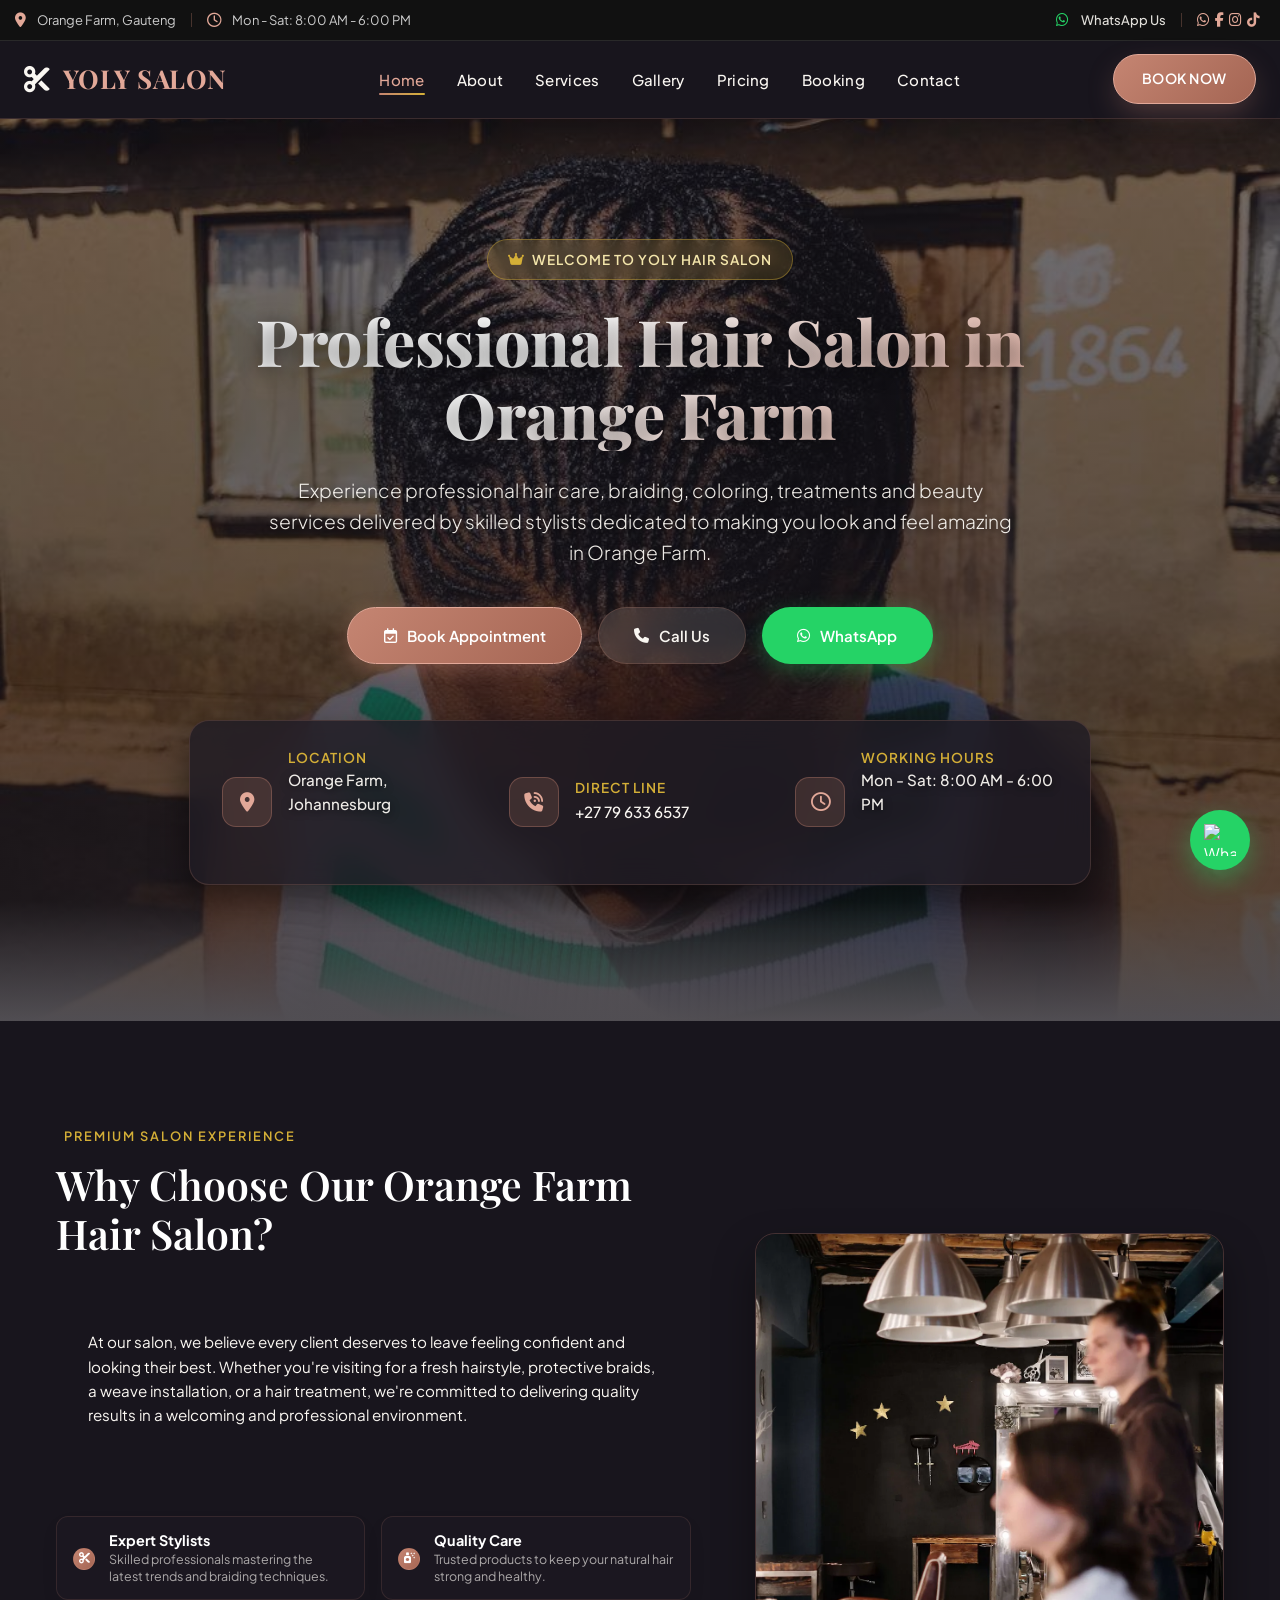
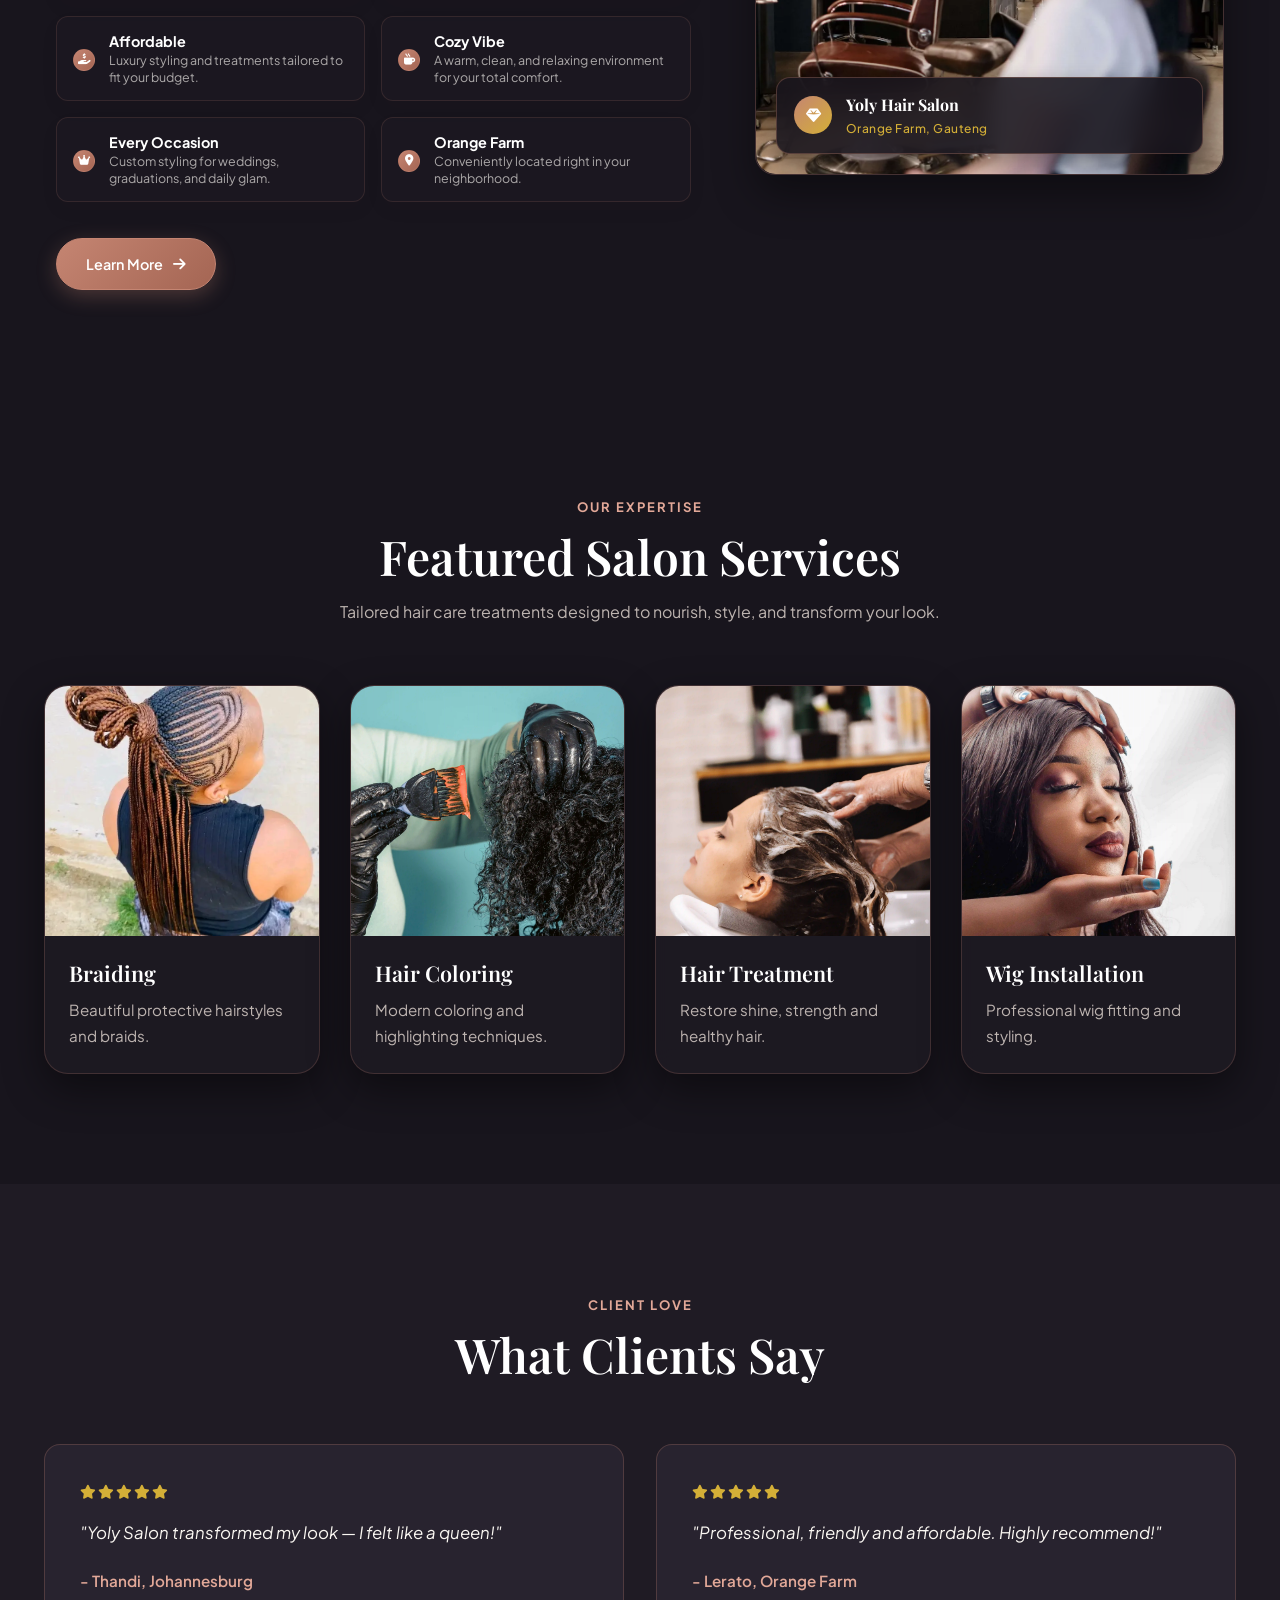
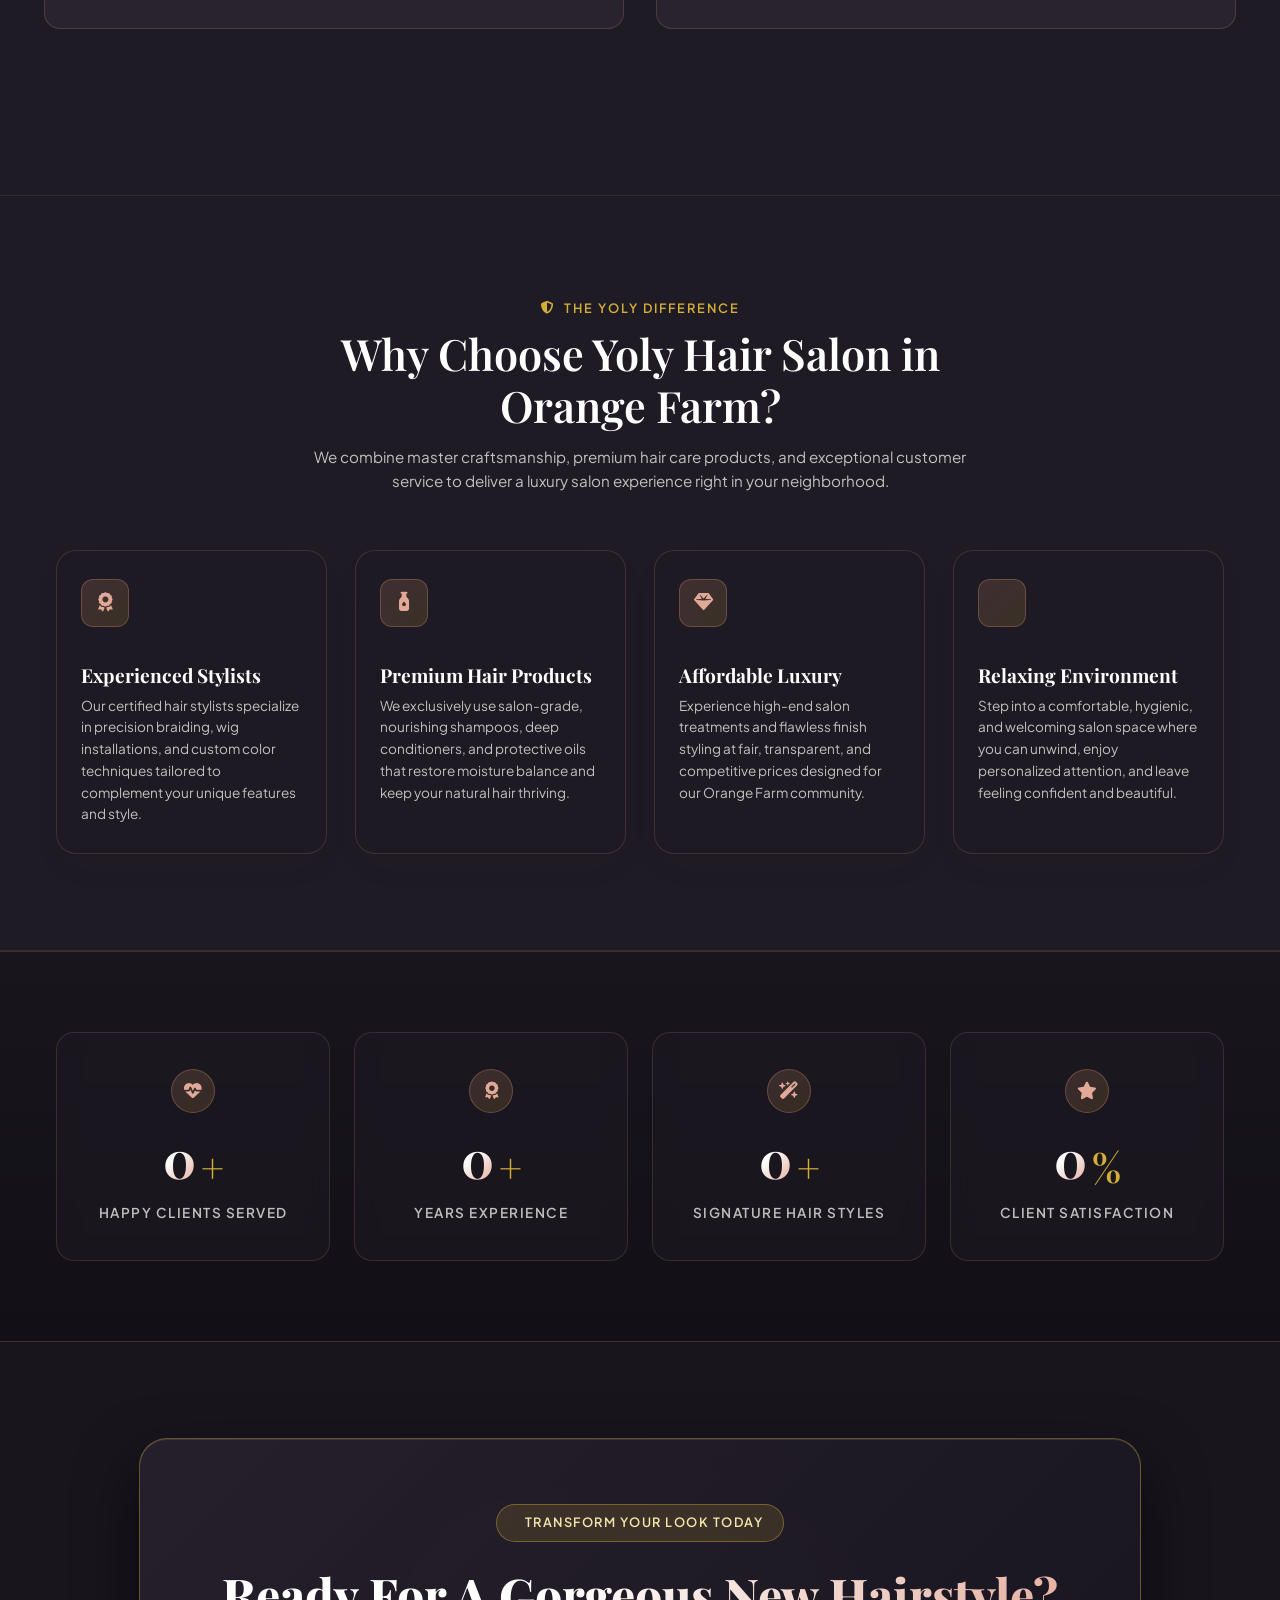
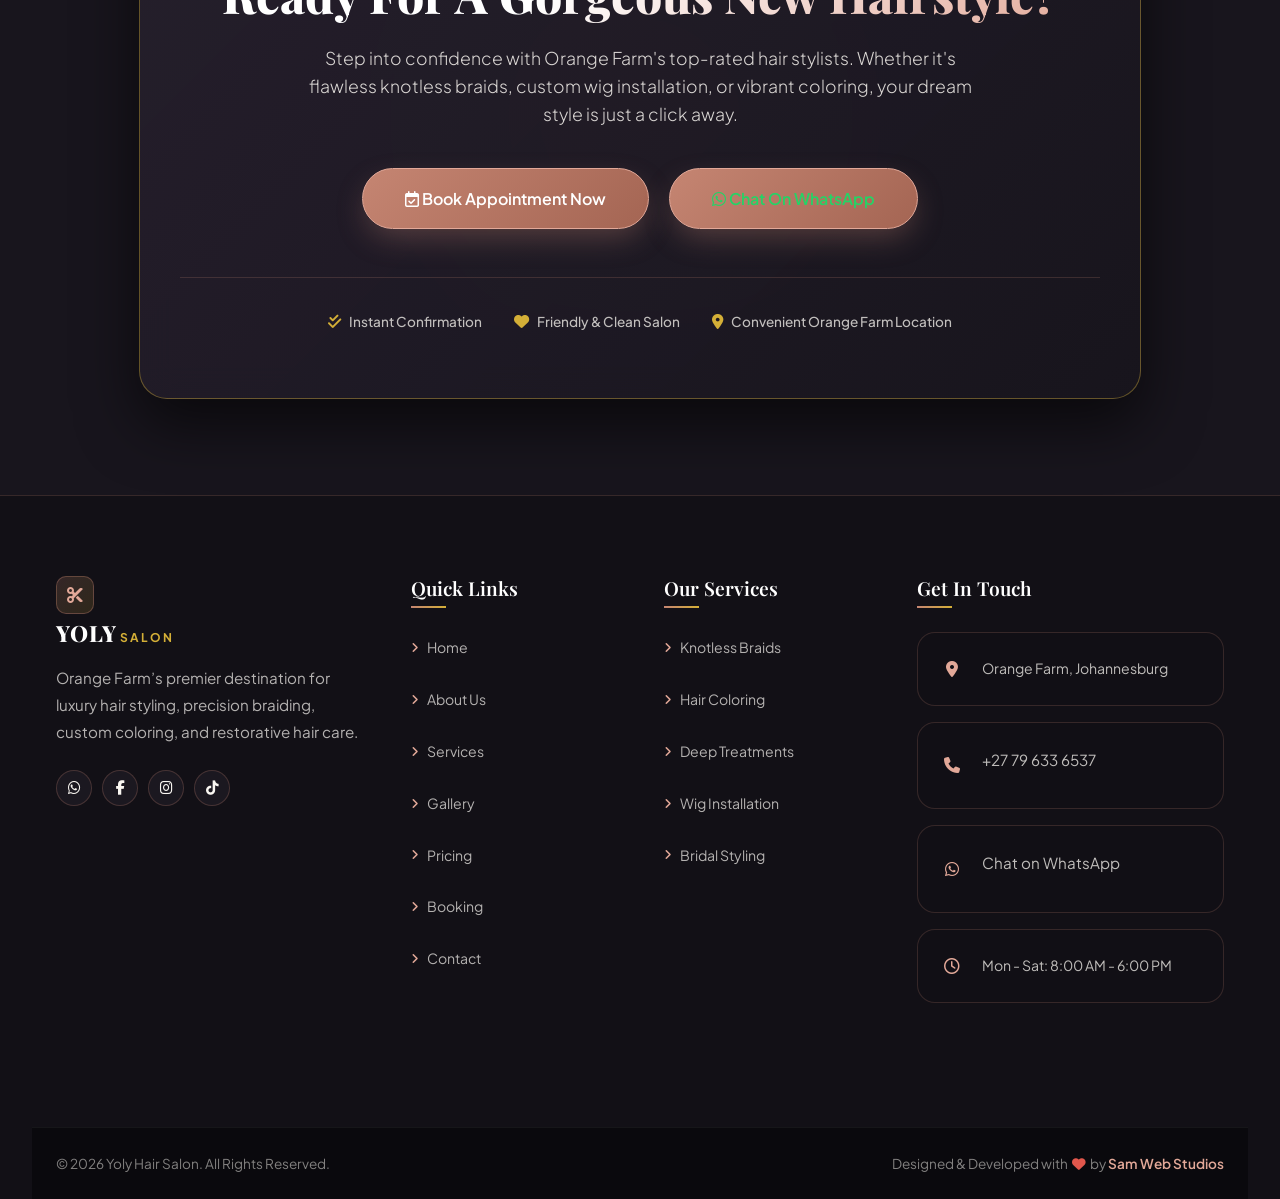
==== commit 9a876a32: "mobile response for navbar" ====
--- a/index.html
+++ b/index.html
@@ -1,602 +1,786 @@
-<!DOCTYPE html>
+<!doctype html>
 <html lang="en">
-<head>
-    <meta charset="UTF-8">
-    <meta name="viewport" content="width=device-width, initial-scale=1.0">
-    <title>Best Hair Salon in Orange Farm | Braids, Weave installation & More</title>
-    <meta name="description" content="Looking for a professional hair salon in Orange Farm? We offer braiding, weave installation, hair colouring,hair treatments, and more. Book your appointment today. Call us on 079 633 6537">
+  <head>
+    <meta charset="UTF-8" />
+    <meta name="viewport" content="width=device-width, initial-scale=1.0" />
+    <title>
+      Best Hair Salon in Orange Farm | Braids, Weave installation & More
+    </title>
+    <meta
+      name="description"
+      content="Looking for a professional hair salon in Orange Farm? We offer braiding, weave installation, hair colouring,hair treatments, and more. Book your appointment today. Call us on 079 633 6537"
+    />
 
     <!--Preconnect Links-->
-    <link rel="preconnect" href="https://fonts.googleapis.com">
-    <link rel="preconnect" href="https://fonts.gstatic.com" crossorigin>
-    <link href="https://fonts.googleapis.com/css2?family=Playfair+Display:ital,wght@0,400;0,600;0,700;1,400&family=Plus+Jakarta+Sans:wght@300;400;500;600;700&display=swap" rel="stylesheet">
-    <link rel="stylesheet" href="https://cdnjs.cloudflare.com/ajax/libs/font-awesome/6.4.0/css/all.min.css">
-<link rel="stylesheet" href="style.css">
-    <meta name="google-site-verification" content="91N119y5-lMr7KUy_tLqdhi_ELUoHZd_MROihfatFgQ" />
-    
-    <link rel="shortcut icon" href="images/yolyhairsalon.logo.png" type="image/x-icon">
-
-    <link rel="preload" as="image" href="images/yoly.jpg" fetchpriority="high">
-
-    
-</head>
-<body>
-<!-- LUXURY TOP UTILITY BAR -->
+    <link rel="preconnect" href="https://fonts.googleapis.com" />
+    <link rel="preconnect" href="https://fonts.gstatic.com" crossorigin />
+    <link
+      href="https://fonts.googleapis.com/css2?family=Playfair+Display:ital,wght@0,400;0,600;0,700;1,400&family=Plus+Jakarta+Sans:wght@300;400;500;600;700&display=swap"
+      rel="stylesheet"
+    />
+    <link
+      rel="stylesheet"
+      href="https://cdnjs.cloudflare.com/ajax/libs/font-awesome/6.4.0/css/all.min.css"
+    />
+    <link rel="stylesheet" href="style.css" />
+    <meta
+      name="google-site-verification"
+      content="91N119y5-lMr7KUy_tLqdhi_ELUoHZd_MROihfatFgQ"
+    />
+
+    <link
+      rel="shortcut icon"
+      href="images/yolyhairsalon.logo.png"
+      type="image/x-icon"
+    />
+
+    <link
+      rel="preload"
+      as="image"
+      href="images/yoly.jpg"
+      fetchpriority="high"
+    />
+  </head>
+  <body>
+    <!-- LUXURY TOP UTILITY BAR -->
 <div class="top-bar">
-    <div class="container top-bar-container">
-
-        <!-- Left: Location & Working Hours -->
-        <div class="top-bar-left">
-            <div class="top-bar-item">
+  <div class="container top-bar-container">
+    <!-- Left: Location & Working Hours -->
+    <div class="top-bar-left">
+      <div class="top-bar-item">
+        <i class="fa-solid fa-location-dot"></i>
+        <span>Orange Farm, Gauteng</span>
+      </div>
+      <div class="top-bar-divider"></div>
+      <div class="top-bar-item">
+        <i class="fa-regular fa-clock"></i>
+        <span>Mon - Sat: 8:00 AM - 6:00 PM</span>
+      </div>
+    </div>
+
+    <!-- Right: WhatsApp Link & Social Links -->
+    <div class="top-bar-right">
+      <a href="https://wa.me/27796336537" target="_blank" class="top-bar-link whatsapp-link">
+        <i class="fa-brands fa-whatsapp"></i>
+        <span>WhatsApp Us</span>
+      </a>
+
+      <div class="top-bar-divider"></div>
+
+      <div class="top-bar-socials">
+        <a href="https://wa.me/27796336537" target="_blank" aria-label="WhatsApp">
+          <i class="fa-brands fa-whatsapp"></i>
+        </a>
+        <a href="#" aria-label="Facebook">
+          <i class="fa-brands fa-facebook-f"></i>
+        </a>
+        <a href="#" aria-label="Instagram">
+          <i class="fa-brands fa-instagram"></i>
+        </a>
+        <a href="#" aria-label="TikTok">
+          <i class="fa-brands fa-tiktok"></i>
+        </a>
+      </div>
+    </div>
+  </div>
+</div>
+ 
+    <!--Header-->
+    <header id="header">
+      <nav class="navbar">
+        <!-- Compact Luxury Logo Mark -->
+        <a href="index.html" class="logo">
+          <div class="logo-icon-wrap">
+            <i class="fa-solid fa-scissors"></i>
+          </div>
+          <div class="logo-text">
+            <span class="brand-name">YOLY</span>
+            <span class="brand-sub">SALON</span>
+          </div>
+        </a>
+
+        <!-- Navigation Menu Links -->
+        <ul class="nav-menu" id="nav-menu">
+          <li><a href="index.html" class="active">Home</a></li>
+          <li><a href="about.html">About</a></li>
+          <li><a href="services.html">Services</a></li>
+          <li><a href="gallery.html">Gallery</a></li>
+          <li><a href="pricing.html">Pricing</a></li>
+          <li><a href="booking.html">Booking</a></li>
+          <li><a href="contact.html">Contact</a></li>
+        </ul>
+
+        <!-- Right Side Actions -->
+        <div class="nav-actions">
+          <a href="booking.html" class="nav-btn"> Book Now </a>
+
+          <button
+            class="hamburger"
+            id="hamburger"
+            aria-label="Toggle Navigation"
+          >
+            <i class="fa-solid fa-bars"></i>
+          </button>
+        </div>
+      </nav>
+    </header>
+
+    <main>
+      <section class="hero">
+        <div class="hero-content">
+          <span class="hero-tag">
+            <i class="fa-solid fa-crown"></i> Welcome To Yoly Hair Salon
+          </span>
+
+          <h1>Professional Hair Salon in Orange Farm</h1>
+
+          <p>
+            Experience professional hair care, braiding, coloring, treatments
+            and beauty services delivered by skilled stylists dedicated to
+            making you look and feel amazing in Orange Farm.
+          </p>
+
+          <div class="hero-buttons">
+            <a href="booking.html" class="btn-primary">
+              <i class="fa-regular fa-calendar-check"></i> Book Appointment
+            </a>
+
+            <!-- Call Button -->
+            <a href="tel:+27796336537" class="btn-call">
+              <i class="fa-solid fa-phone"></i> Call Us
+            </a>
+
+            <!-- WhatsApp Button -->
+            <a
+              href="https://wa.me/27796336537"
+              target="_blank"
+              class="btn-whatsapp"
+            >
+              <i class="fa-brands fa-whatsapp"></i> WhatsApp
+            </a>
+          </div>
+
+          <!-- CONTACT BANNER INTEGRATED INTO HERO -->
+          <div class="hero-contact-banner">
+            <div class="hero-banner-item">
+              <div class="hero-banner-icon">
                 <i class="fa-solid fa-location-dot"></i>
-                <span>Orange Farm, Gauteng</span>
-            </div>
-            <div class="top-bar-divider"></div>
-            <div class="top-bar-item">
+              </div>
+              <div class="hero-banner-info">
+                <h4>Location</h4>
+                <p>Orange Farm, Johannesburg</p>
+              </div>
+            </div>
+
+            <div class="hero-banner-item">
+              <div class="hero-banner-icon">
+                <i class="fa-solid fa-phone-volume"></i>
+              </div>
+              <div class="hero-banner-info">
+                <h4>Direct Line</h4>
+                <a href="tel:+27796336537">+27 79 633 6537</a>
+              </div>
+            </div>
+
+            <div class="hero-banner-item">
+              <div class="hero-banner-icon">
+                <i class="fa-regular fa-clock"></i>
+              </div>
+              <div class="hero-banner-info">
+                <h4>Working Hours</h4>
+                <p>Mon - Sat: 8:00 AM - 6:00 PM</p>
+              </div>
+            </div>
+          </div>
+        </div>
+      </section>
+      <section class="home-about">
+        <div class="container">
+          <div class="about-grid">
+            <!-- LEFT CONTENT COLUMN -->
+            <div class="about-content">
+              <span class="about-tag">
+                <i class="fa-solid fa-sparkles"></i> Premium Salon Experience
+              </span>
+              <h2>Why Choose Our Orange Farm Hair Salon?</h2>
+              <p class="about-intro">
+                At our salon, we believe every client deserves to leave feeling
+                confident and looking their best. Whether you're visiting for a
+                fresh hairstyle, protective braids, a weave installation, or a
+                hair treatment, we're committed to delivering quality results in
+                a welcoming and professional environment.
+              </p>
+
+              <div class="about-features">
+                <div class="feature-card">
+                  <div class="feature-icon">
+                    <i class="fa-solid fa-scissors"></i>
+                  </div>
+                  <div class="feature-text">
+                    <h3>Expert Stylists</h3>
+                    <p>
+                      Skilled professionals mastering the latest trends and
+                      braiding techniques.
+                    </p>
+                  </div>
+                </div>
+
+                <div class="feature-card">
+                  <div class="feature-icon">
+                    <i class="fa-solid fa-spray-can-sparkles"></i>
+                  </div>
+                  <div class="feature-text">
+                    <h3>Quality Care</h3>
+                    <p>
+                      Trusted products to keep your natural hair strong and
+                      healthy.
+                    </p>
+                  </div>
+                </div>
+
+                <div class="feature-card">
+                  <div class="feature-icon">
+                    <i class="fa-solid fa-hand-holding-dollar"></i>
+                  </div>
+                  <div class="feature-text">
+                    <h3>Affordable</h3>
+                    <p>
+                      Luxury styling and treatments tailored to fit your budget.
+                    </p>
+                  </div>
+                </div>
+
+                <div class="feature-card">
+                  <div class="feature-icon">
+                    <i class="fa-solid fa-mug-hot"></i>
+                  </div>
+                  <div class="feature-text">
+                    <h3>Cozy Vibe</h3>
+                    <p>
+                      A warm, clean, and relaxing environment for your total
+                      comfort.
+                    </p>
+                  </div>
+                </div>
+
+                <div class="feature-card">
+                  <div class="feature-icon">
+                    <i class="fa-solid fa-crown"></i>
+                  </div>
+                  <div class="feature-text">
+                    <h3>Every Occasion</h3>
+                    <p>
+                      Custom styling for weddings, graduations, and daily glam.
+                    </p>
+                  </div>
+                </div>
+
+                <div class="feature-card">
+                  <div class="feature-icon">
+                    <i class="fa-solid fa-location-dot"></i>
+                  </div>
+                  <div class="feature-text">
+                    <h3>Orange Farm</h3>
+                    <p>Conveniently located right in your neighborhood.</p>
+                  </div>
+                </div>
+              </div>
+
+              <a href="about.html" class="about-btn">
+                Learn More <i class="fa-solid fa-arrow-right"></i>
+              </a>
+            </div>
+
+            <!-- RIGHT IMAGE COLUMN WITH EMBEDDED BADGE -->
+            <div class="about-image-wrapper">
+              <div class="about-image">
+                <img
+                  src="images/home-about.webp"
+                  loading="lazy"
+                  alt="Salon"
+                  onerror="
+                    this.src =
+                      'https://placehold.co/600x700/18151D/C58572?text=Yoly+Hair+Salon'
+                  "
+                />
+
+                <!-- Floating Overlay Card on Image -->
+                <div class="image-overlay-card">
+                  <div class="overlay-icon">
+                    <i class="fa-solid fa-gem"></i>
+                  </div>
+                  <div class="overlay-text">
+                    <span class="overlay-title">Yoly Hair Salon</span>
+                    <span class="overlay-subtitle">Orange Farm, Gauteng</span>
+                  </div>
+                </div>
+              </div>
+            </div>
+          </div>
+        </div>
+      </section>
+      <!--Home Services -->
+      <section class="services-section">
+        <div class="container">
+          <div class="section-header">
+            <span class="sub-title">Our Expertise</span>
+            <h2>Featured Salon Services</h2>
+            <p>
+              Tailored hair care treatments designed to nourish, style, and
+              transform your look.
+            </p>
+          </div>
+
+          <div class="home-service-section">
+            <div class="home-service-card service-card">
+              <div class="service-img-wrap">
+                <img
+                  src="images/braiding.webp"
+                  loading="lazy"
+                  alt="Braiding"
+                  class="home-service-img"
+                  onerror="
+                    this.src =
+                      'https://placehold.co/400x300/18151D/C58572?text=Braiding'
+                  "
+                />
+              </div>
+              <div class="service-card-body">
+                <h2>Braiding</h2>
+                <p>Beautiful protective hairstyles and braids.</p>
+              </div>
+            </div>
+
+            <div class="service-card">
+              <div class="service-img-wrap">
+                <img
+                  src="images/hair-coloring.webp"
+                  loading="lazy"
+                  alt="Hair Coloring"
+                  class="service-img"
+                  onerror="
+                    this.src =
+                      'https://placehold.co/400x300/18151D/C58572?text=Hair+Coloring'
+                  "
+                />
+              </div>
+              <div class="service-card-body">
+                <h2>Hair Coloring</h2>
+                <p>Modern coloring and highlighting techniques.</p>
+              </div>
+            </div>
+
+            <div class="service-card">
+              <div class="service-img-wrap">
+                <img
+                  src="images/hair-treatment.webp"
+                  loading="lazy"
+                  alt="Hair Treatment"
+                  class="service-img"
+                  onerror="
+                    this.src =
+                      'https://placehold.co/400x300/18151D/C58572?text=Hair+Treatment'
+                  "
+                />
+              </div>
+              <div class="service-card-body">
+                <h2>Hair Treatment</h2>
+                <p>Restore shine, strength and healthy hair.</p>
+              </div>
+            </div>
+
+            <div class="service-card">
+              <div class="service-img-wrap">
+                <img
+                  src="images/wig-installation.webp"
+                  loading="lazy"
+                  alt="Wig Installation"
+                  class="service-img"
+                  onerror="
+                    this.src =
+                      'https://placehold.co/400x300/18151D/C58572?text=Wig+Installation'
+                  "
+                />
+              </div>
+              <div class="service-card-body">
+                <h2>Wig Installation</h2>
+                <p>Professional wig fitting and styling.</p>
+              </div>
+            </div>
+          </div>
+        </div>
+      </section>
+
+      <!--Home Testimonials-->
+
+      <section class="home-testimonials">
+        <div class="container">
+          <div class="section-header">
+            <span class="sub-title">Client Love</span>
+            <h2>What Clients Say</h2>
+          </div>
+
+          <div class="testimonial-grid">
+            <div class="testimonial-box">
+              <div class="stars">
+                <i class="fa-solid fa-star"></i>
+                <i class="fa-solid fa-star"></i>
+                <i class="fa-solid fa-star"></i>
+                <i class="fa-solid fa-star"></i>
+                <i class="fa-solid fa-star"></i>
+              </div>
+              <p>"Yoly Salon transformed my look — I felt like a queen!"</p>
+              <span>- Thandi, Johannesburg</span>
+            </div>
+
+            <div class="testimonial-box">
+              <div class="stars">
+                <i class="fa-solid fa-star"></i>
+                <i class="fa-solid fa-star"></i>
+                <i class="fa-solid fa-star"></i>
+                <i class="fa-solid fa-star"></i>
+                <i class="fa-solid fa-star"></i>
+              </div>
+              <p>"Professional, friendly and affordable. Highly recommend!"</p>
+              <span>- Lerato, Orange Farm</span>
+            </div>
+          </div>
+        </div>
+      </section>
+      <!--Why Choose Us -->
+      <section class="why-us">
+        <div class="container">
+          <!-- SECTION HEADER -->
+          <div class="section-header">
+            <span class="sub-title">
+              <i class="fa-solid fa-shield-halved"></i> The Yoly Difference
+            </span>
+            <h2>Why Choose Yoly Hair Salon in Orange Farm?</h2>
+            <p>
+              We combine master craftsmanship, premium hair care products, and
+              exceptional customer service to deliver a luxury salon experience
+              right in your neighborhood.
+            </p>
+          </div>
+
+          <!-- WHY CHOOSE US GRID -->
+          <div class="why-grid">
+            <div class="why-card">
+              <div class="why-icon-wrap">
+                <i class="fa-solid fa-award"></i>
+              </div>
+              <div class="why-card-content">
+                <h3>Experienced Stylists</h3>
+                <p>
+                  Our certified hair stylists specialize in precision braiding,
+                  wig installations, and custom color techniques tailored to
+                  complement your unique features and style.
+                </p>
+              </div>
+            </div>
+
+            <div class="why-card">
+              <div class="why-icon-wrap">
+                <i class="fa-solid fa-bottle-droplet"></i>
+              </div>
+              <div class="why-card-content">
+                <h3>Premium Hair Products</h3>
+                <p>
+                  We exclusively use salon-grade, nourishing shampoos, deep
+                  conditioners, and protective oils that restore moisture
+                  balance and keep your natural hair thriving.
+                </p>
+              </div>
+            </div>
+
+            <div class="why-card">
+              <div class="why-icon-wrap">
+                <i class="fa-solid fa-gem"></i>
+              </div>
+              <div class="why-card-content">
+                <h3>Affordable Luxury</h3>
+                <p>
+                  Experience high-end salon treatments and flawless finish
+                  styling at fair, transparent, and competitive prices designed
+                  for our Orange Farm community.
+                </p>
+              </div>
+            </div>
+
+            <div class="why-card">
+              <div class="why-icon-wrap">
+                <i class="fa-solid fa-sparkles"></i>
+              </div>
+              <div class="why-card-content">
+                <h3>Relaxing Environment</h3>
+                <p>
+                  Step into a comfortable, hygienic, and welcoming salon space
+                  where you can unwind, enjoy personalized attention, and leave
+                  feeling confident and beautiful.
+                </p>
+              </div>
+            </div>
+          </div>
+        </div>
+      </section>
+      <!--Stats-->
+      <section class="stats">
+        <div class="container">
+          <div class="stats-grid">
+            <div class="stat-box">
+              <div class="stat-icon-wrap">
+                <i class="fa-solid fa-heart-pulse"></i>
+              </div>
+              <h2 class="stat-number" data-target="500">0</h2>
+              <span class="stat-plus">+</span>
+              <p>Happy Clients Served</p>
+            </div>
+
+            <div class="stat-box">
+              <div class="stat-icon-wrap">
+                <i class="fa-solid fa-award"></i>
+              </div>
+              <h2 class="stat-number" data-target="5">0</h2>
+              <span class="stat-plus">+</span>
+              <p>Years Experience</p>
+            </div>
+
+            <div class="stat-box">
+              <div class="stat-icon-wrap">
+                <i class="fa-solid fa-wand-magic-sparkles"></i>
+              </div>
+              <h2 class="stat-number" data-target="20">0</h2>
+              <span class="stat-plus">+</span>
+              <p>Signature Hair Styles</p>
+            </div>
+
+            <div class="stat-box">
+              <div class="stat-icon-wrap">
+                <i class="fa-solid fa-star"></i>
+              </div>
+              <h2 class="stat-number" data-target="100">0</h2>
+              <span class="stat-plus">%</span>
+              <p>Client Satisfaction</p>
+            </div>
+          </div>
+        </div>
+      </section>
+      <!--Final Cta-->
+      <section class="cta">
+        <!-- Glowing background accent radial blur -->
+        <div class="cta-glow-bg"></div>
+
+        <div class="container">
+          <div class="cta-card">
+            <span class="cta-tag">
+              <i class="fa-solid fa-sparkles"></i> Transform Your Look Today
+            </span>
+
+            <h2>Ready For A Gorgeous New Hairstyle?</h2>
+
+            <p>
+              Step into confidence with Orange Farm's top-rated hair stylists.
+              Whether it's flawless knotless braids, custom wig installation, or
+              vibrant coloring, your dream style is just a click away.
+            </p>
+
+            <div class="cta-buttons">
+              <a href="booking.html" class="btn-cta-primary">
+                <i class="fa-regular fa-calendar-check"></i> Book Appointment
+                Now
+              </a>
+
+              <a
+                href="https://wa.me/27796336537"
+                target="_blank"
+                class="btn-cta-whatsapp"
+              >
+                <i class="fa-brands fa-whatsapp"></i> Chat On WhatsApp
+              </a>
+            </div>
+
+            <!-- Trust Badges Below CTA -->
+            <div class="cta-trust-features">
+              <div class="trust-item">
+                <i class="fa-solid fa-check-double"></i>
+                <span>Instant Confirmation</span>
+              </div>
+              <div class="trust-item">
+                <i class="fa-solid fa-heart"></i>
+                <span>Friendly & Clean Salon</span>
+              </div>
+              <div class="trust-item">
+                <i class="fa-solid fa-location-dot"></i>
+                <span>Convenient Orange Farm Location</span>
+              </div>
+            </div>
+          </div>
+        </div>
+      </section>
+    </main>
+    <footer class="footer">
+      <div class="container">
+        <div class="footer-container">
+          <!-- BRAND COLUMN -->
+          <div class="footer-box footer-brand">
+            <a href="index.html" class="footer-logo">
+              <div class="logo-icon-wrap">
+                <i class="fa-solid fa-scissors"></i>
+              </div>
+              <div class="logo-text">
+                <span class="brand-name">YOLY</span>
+                <span class="brand-sub">SALON</span>
+              </div>
+            </a>
+            <p class="brand-desc">
+              Orange Farm’s premier destination for luxury hair styling,
+              precision braiding, custom coloring, and restorative hair care.
+            </p>
+            <div class="footer-socials">
+              <a
+                href="https://wa.me/27796336537"
+                target="_blank"
+                aria-label="WhatsApp"
+                ><i class="fa-brands fa-whatsapp"></i
+              ></a>
+              <a href="#" aria-label="Facebook"
+                ><i class="fa-brands fa-facebook-f"></i
+              ></a>
+              <a href="#" aria-label="Instagram"
+                ><i class="fa-brands fa-instagram"></i
+              ></a>
+              <a href="#" aria-label="TikTok"
+                ><i class="fa-brands fa-tiktok"></i
+              ></a>
+            </div>
+          </div>
+
+          <!-- QUICK LINKS COLUMN -->
+          <div class="footer-box">
+            <h3>Quick Links</h3>
+            <ul class="footer-links">
+              <li>
+                <a href="index.html"
+                  ><i class="fa-solid fa-angle-right"></i> Home</a
+                >
+              </li>
+              <li>
+                <a href="about.html"
+                  ><i class="fa-solid fa-angle-right"></i> About Us</a
+                >
+              </li>
+              <li>
+                <a href="services.html"
+                  ><i class="fa-solid fa-angle-right"></i> Services</a
+                >
+              </li>
+              <li>
+                <a href="gallery.html"
+                  ><i class="fa-solid fa-angle-right"></i> Gallery</a
+                >
+              </li>
+              <li>
+                <a href="pricing.html"
+                  ><i class="fa-solid fa-angle-right"></i> Pricing</a
+                >
+              </li>
+              <li>
+                <a href="booking.html"
+                  ><i class="fa-solid fa-angle-right"></i> Booking</a
+                >
+              </li>
+              <li>
+                <a href="contact.html"
+                  ><i class="fa-solid fa-angle-right"></i> Contact</a
+                >
+              </li>
+            </ul>
+          </div>
+
+          <!-- SERVICES COLUMN -->
+          <div class="footer-box">
+            <h3>Our Services</h3>
+            <ul class="footer-links">
+              <li>
+                <a href="services.html"
+                  ><i class="fa-solid fa-angle-right"></i> Knotless Braids</a
+                >
+              </li>
+              <li>
+                <a href="services.html"
+                  ><i class="fa-solid fa-angle-right"></i> Hair Coloring</a
+                >
+              </li>
+              <li>
+                <a href="services.html"
+                  ><i class="fa-solid fa-angle-right"></i> Deep Treatments</a
+                >
+              </li>
+              <li>
+                <a href="services.html"
+                  ><i class="fa-solid fa-angle-right"></i> Wig Installation</a
+                >
+              </li>
+              <li>
+                <a href="services.html"
+                  ><i class="fa-solid fa-angle-right"></i> Bridal Styling</a
+                >
+              </li>
+            </ul>
+          </div>
+
+          <!-- CONTACT COLUMN -->
+          <div class="footer-box footer-contact">
+            <h3>Get In Touch</h3>
+            <div class="contact-info-list">
+              <div class="contact-item">
+                <i class="fa-solid fa-location-dot"></i>
+                <span>Orange Farm, Johannesburg</span>
+              </div>
+              <div class="contact-item">
+                <i class="fa-solid fa-phone"></i>
+                <a href="tel:+27796336537">+27 79 633 6537</a>
+              </div>
+              <div class="contact-item">
+                <i class="fa-brands fa-whatsapp"></i>
+                <a href="https://wa.me/27796336537" target="_blank"
+                  >Chat on WhatsApp</a
+                >
+              </div>
+              <div class="contact-item">
                 <i class="fa-regular fa-clock"></i>
                 <span>Mon - Sat: 8:00 AM - 6:00 PM</span>
-            </div>
-        </div>
-
-        <!-- Right: Direct Phone, WhatsApp & Social Links -->
-        <div class="top-bar-right">
-            <a href="tel:+27796336537" class="top-bar-link">
-                <i class="fa-solid fa-phone"></i>
-                <span>+27 79 633 6537</span>
-            </a>
-            <a href="https://wa.me/27796336537" target="_blank" class="top-bar-link whatsapp-link">
-                <i class="fa-brands fa-whatsapp"></i>
-                <span>WhatsApp Us</span>
-            </a>
-            
-            <div class="top-bar-divider"></div>
-
-            <div class="top-bar-socials">
-                <a href="https://wa.me/27796336537" target="_blank" aria-label="WhatsApp"><i class="fa-brands fa-whatsapp"></i></a>
-                <a href="#" aria-label="Facebook"><i class="fa-brands fa-facebook-f"></i></a>
-                <a href="#" aria-label="Instagram"><i class="fa-brands fa-instagram"></i></a>
-                <a href="#" aria-label="TikTok"><i class="fa-brands fa-tiktok"></i></a>
-            </div>
-        </div>
-
-    </div>
-</div>
-    <header id="header">
-       <nav class="navbar">
-
-    <!-- Compact Luxury Logo Mark -->
-    <a href="index.html" class="logo">
-        <div class="logo-icon-wrap">
-            <i class="fa-solid fa-scissors"></i>
-        </div>
-        <div class="logo-text">
-            <span class="brand-name">YOLY</span>
-            <span class="brand-sub">SALON</span>
-        </div>
+              </div>
+            </div>
+          </div>
+        </div>
+      </div>
+
+      <!-- BOTTOM BAR -->
+      <div class="footer-bottom">
+        <div class="container footer-bottom-content">
+          <p>© 2026 Yoly Hair Salon. All Rights Reserved.</p>
+          <p class="developer-credit">
+            Designed & Developed with <i class="fa-solid fa-heart"></i> by
+            <span>Sam Web Studios</span>
+          </p>
+        </div>
+      </div>
+    </footer>
+
+    <!-- WHATSAPP FLOATING BUTTON -->
+    <a
+      href="https://wa.me/27796336537"
+      class="whatsapp-float"
+      target="_blank"
+      aria-label="Chat on WhatsApp"
+    >
+      <img
+        src="https://cdn-icons-png.flaticon.com/512/733/733585.png"
+        alt="WhatsApp"
+      />
     </a>
 
-    <!-- Navigation Menu Links -->
-    <ul class="nav-menu" id="nav-menu">
-        <li><a href="index.html" class="active">Home</a></li>
-        <li><a href="about.html">About</a></li>
-        <li><a href="services.html">Services</a></li>
-        <li><a href="gallery.html">Gallery</a></li>
-        <li><a href="pricing.html">Pricing</a></li>
-        <li><a href="booking.html">Booking</a></li>
-        <li><a href="contact.html">Contact</a></li>
-    </ul>
-
-    <!-- Right Side Actions -->
-    <div class="nav-actions">
-        <a href="booking.html" class="nav-btn">
-            Book Now
-        </a>
-
-        <button class="hamburger" id="hamburger" aria-label="Toggle Navigation">
-            <i class="fa-solid fa-bars"></i>
-        </button>
-    </div>
-
-</nav>
-    </header>
-
-    <main>
-        <section class="hero">
-
-    <div class="hero-content">
-
-        <span class="hero-tag">
-            <i class="fa-solid fa-crown"></i> Welcome To Yoly Hair Salon
-        </span>
-
-        <h1>
-            Professional Hair Salon in Orange Farm
-        </h1>
-
-        <p>
-            Experience professional hair care, braiding, coloring,
-            treatments and beauty services delivered by skilled
-            stylists dedicated to making you look and feel amazing in Orange Farm.
-        </p>
-
-        <div class="hero-buttons">
-            <a href="booking.html" class="btn-primary">
-                <i class="fa-regular fa-calendar-check"></i> Book Appointment
-            </a>
-
-            <!-- Call Button -->
-            <a href="tel:+27796336537" class="btn-call">
-                <i class="fa-solid fa-phone"></i> Call Us
-            </a>
-
-            <!-- WhatsApp Button -->
-            <a href="https://wa.me/27796336537" target="_blank" class="btn-whatsapp">
-                <i class="fa-brands fa-whatsapp"></i> WhatsApp
-            </a>
-        </div>
-
-        <!-- CONTACT BANNER INTEGRATED INTO HERO -->
-        <div class="hero-contact-banner">
-            <div class="hero-banner-item">
-                <div class="hero-banner-icon">
-                    <i class="fa-solid fa-location-dot"></i>
-                </div>
-                <div class="hero-banner-info">
-                    <h4>Location</h4>
-                    <p>Orange Farm, Johannesburg</p>
-                </div>
-            </div>
-
-            <div class="hero-banner-item">
-                <div class="hero-banner-icon">
-                    <i class="fa-solid fa-phone-volume"></i>
-                </div>
-                <div class="hero-banner-info">
-                    <h4>Direct Line</h4>
-                    <a href="tel:+27796336537">+27 79 633 6537</a>
-                </div>
-            </div>
-
-            <div class="hero-banner-item">
-                <div class="hero-banner-icon">
-                    <i class="fa-regular fa-clock"></i>
-                </div>
-                <div class="hero-banner-info">
-                    <h4>Working Hours</h4>
-                    <p>Mon - Sat: 8:00 AM - 6:00 PM</p>
-                </div>
-            </div>
-        </div>
-
-    </div>
-
-</section>
-<section class="home-about">
-    <div class="container">
-        <div class="about-grid">
-
-            <!-- LEFT CONTENT COLUMN -->
-            <div class="about-content">
-                <span class="about-tag">
-                    <i class="fa-solid fa-sparkles"></i> Premium Salon Experience
-                </span>
-                <h2>Why Choose Our Orange Farm Hair Salon?</h2>
-                <p class="about-intro">
-                    At our salon, we believe every client deserves to leave feeling confident and looking their best. Whether you're visiting for a fresh hairstyle, protective braids, a weave installation, or a hair treatment, we're committed to delivering quality results in a welcoming and professional environment.
-                </p>
-
-                <div class="about-features">
-                    <div class="feature-card">
-                        <div class="feature-icon"><i class="fa-solid fa-scissors"></i></div>
-                        <div class="feature-text">
-                            <h3>Expert Stylists</h3>
-                            <p>Skilled professionals mastering the latest trends and braiding techniques.</p>
-                        </div>
-                    </div>
-
-                    <div class="feature-card">
-                        <div class="feature-icon"><i class="fa-solid fa-spray-can-sparkles"></i></div>
-                        <div class="feature-text">
-                            <h3>Quality Care</h3>
-                            <p>Trusted products to keep your natural hair strong and healthy.</p>
-                        </div>
-                    </div>
-
-                    <div class="feature-card">
-                        <div class="feature-icon"><i class="fa-solid fa-hand-holding-dollar"></i></div>
-                        <div class="feature-text">
-                            <h3>Affordable</h3>
-                            <p>Luxury styling and treatments tailored to fit your budget.</p>
-                        </div>
-                    </div>
-
-                    <div class="feature-card">
-                        <div class="feature-icon"><i class="fa-solid fa-mug-hot"></i></div>
-                        <div class="feature-text">
-                            <h3>Cozy Vibe</h3>
-                            <p>A warm, clean, and relaxing environment for your total comfort.</p>
-                        </div>
-                    </div>
-
-                    <div class="feature-card">
-                        <div class="feature-icon"><i class="fa-solid fa-crown"></i></div>
-                        <div class="feature-text">
-                            <h3>Every Occasion</h3>
-                            <p>Custom styling for weddings, graduations, and daily glam.</p>
-                        </div>
-                    </div>
-
-                    <div class="feature-card">
-                        <div class="feature-icon"><i class="fa-solid fa-location-dot"></i></div>
-                        <div class="feature-text">
-                            <h3>Orange Farm</h3>
-                            <p>Conveniently located right in your neighborhood.</p>
-                        </div>
-                    </div>
-                </div>
-
-                <a href="about.html" class="about-btn">
-                    Learn More <i class="fa-solid fa-arrow-right"></i>
-                </a>
-            </div>
-
-            <!-- RIGHT IMAGE COLUMN WITH EMBEDDED BADGE -->
-            <div class="about-image-wrapper">
-                <div class="about-image">
-                    <img src="images/home-about.webp" loading="lazy" alt="Salon" onerror="this.src='https://placehold.co/600x700/18151D/C58572?text=Yoly+Hair+Salon';">
-                    
-                    <!-- Floating Overlay Card on Image -->
-                    <div class="image-overlay-card">
-                        <div class="overlay-icon">
-                            <i class="fa-solid fa-gem"></i>
-                        </div>
-                        <div class="overlay-text">
-                            <span class="overlay-title">Yoly Hair Salon</span>
-                            <span class="overlay-subtitle">Orange Farm, Gauteng</span>
-                        </div>
-                    </div>
-                </div>
-            </div>
-
-        </div>
-    </div>
-</section>
-<!--Home Services -->
-        <section class="services-section">
-            <div class="container">
-                <div class="section-header">
-                    <span class="sub-title">Our Expertise</span>
-                    <h2>Featured Salon Services</h2>
-                    <p>Tailored hair care treatments designed to nourish, style, and transform your look.</p>
-                </div>
-
-                <div class="home-service-section">
-                    <div class="home-service-card service-card">
-                        <div class="service-img-wrap">
-                            <img src="images/braiding.webp" loading="lazy" alt="Braiding" class="home-service-img" onerror="this.src='https://placehold.co/400x300/18151D/C58572?text=Braiding';">
-                        </div>
-                        <div class="service-card-body">
-                            <h2>Braiding</h2>
-                            <p>Beautiful protective hairstyles and braids.</p>
-                        </div>
-                    </div>
-
-                    <div class="service-card">
-                        <div class="service-img-wrap">
-                            <img src="images/hair-coloring.webp" loading="lazy" alt="Hair Coloring" class="service-img" onerror="this.src='https://placehold.co/400x300/18151D/C58572?text=Hair+Coloring';">
-                        </div>
-                        <div class="service-card-body">
-                            <h2>Hair Coloring</h2>
-                            <p>Modern coloring and highlighting techniques.</p>
-                        </div>
-                    </div>
-
-                    <div class="service-card">
-                        <div class="service-img-wrap">
-                            <img src="images/hair-treatment.webp" loading="lazy" alt="Hair Treatment" class="service-img" onerror="this.src='https://placehold.co/400x300/18151D/C58572?text=Hair+Treatment';">
-                        </div>
-                        <div class="service-card-body">
-                            <h2>Hair Treatment</h2>
-                            <p>Restore shine, strength and healthy hair.</p>
-                        </div>
-                    </div>
-
-                    <div class="service-card">
-                        <div class="service-img-wrap">
-                            <img src="images/wig-installation.webp" loading="lazy" alt="Wig Installation" class="service-img" onerror="this.src='https://placehold.co/400x300/18151D/C58572?text=Wig+Installation';">
-                        </div>
-                        <div class="service-card-body">
-                            <h2>Wig Installation</h2>
-                            <p>Professional wig fitting and styling.</p>
-                        </div>
-                    </div>
-                </div>
-            </div>
-        </section>
-
-      <!--Home Testimonials-->
-
-        <section class="home-testimonials">
-            <div class="container">
-                <div class="section-header">
-                    <span class="sub-title">Client Love</span>
-                    <h2>What Clients Say</h2>
-                </div>
-
-                <div class="testimonial-grid">
-                    <div class="testimonial-box">
-                        <div class="stars">
-                            <i class="fa-solid fa-star"></i>
-                            <i class="fa-solid fa-star"></i>
-                            <i class="fa-solid fa-star"></i>
-                            <i class="fa-solid fa-star"></i>
-                            <i class="fa-solid fa-star"></i>
-                        </div>
-                        <p>"Yoly Salon transformed my look — I felt like a queen!"</p>
-                        <span>- Thandi, Johannesburg</span>
-                    </div>
-
-                    <div class="testimonial-box">
-                        <div class="stars">
-                            <i class="fa-solid fa-star"></i>
-                            <i class="fa-solid fa-star"></i>
-                            <i class="fa-solid fa-star"></i>
-                            <i class="fa-solid fa-star"></i>
-                            <i class="fa-solid fa-star"></i>
-                        </div>
-                        <p>"Professional, friendly and affordable. Highly recommend!"</p>
-                        <span>- Lerato, Orange Farm</span>
-                    </div>
-                </div>
-            </div>
-        </section>
-<!--Why Choose Us -->
-        <section class="why-us">
-    <div class="container">
-        <!-- SECTION HEADER -->
-        <div class="section-header">
-            <span class="sub-title">
-                <i class="fa-solid fa-shield-halved"></i> The Yoly Difference
-            </span>
-            <h2>Why Choose Yoly Hair Salon in Orange Farm?</h2>
-            <p>We combine master craftsmanship, premium hair care products, and exceptional customer service to deliver a luxury salon experience right in your neighborhood.</p>
-        </div>
-
-        <!-- WHY CHOOSE US GRID -->
-        <div class="why-grid">
-
-            <div class="why-card">
-                <div class="why-icon-wrap">
-                    <i class="fa-solid fa-award"></i>
-                </div>
-                <div class="why-card-content">
-                    <h3>Experienced Stylists</h3>
-                    <p>Our certified hair stylists specialize in precision braiding, wig installations, and custom color techniques tailored to complement your unique features and style.</p>
-                </div>
-            </div>
-
-            <div class="why-card">
-                <div class="why-icon-wrap">
-                    <i class="fa-solid fa-bottle-droplet"></i>
-                </div>
-                <div class="why-card-content">
-                    <h3>Premium Hair Products</h3>
-                    <p>We exclusively use salon-grade, nourishing shampoos, deep conditioners, and protective oils that restore moisture balance and keep your natural hair thriving.</p>
-                </div>
-            </div>
-
-            <div class="why-card">
-                <div class="why-icon-wrap">
-                    <i class="fa-solid fa-gem"></i>
-                </div>
-                <div class="why-card-content">
-                    <h3>Affordable Luxury</h3>
-                    <p>Experience high-end salon treatments and flawless finish styling at fair, transparent, and competitive prices designed for our Orange Farm community.</p>
-                </div>
-            </div>
-
-            <div class="why-card">
-                <div class="why-icon-wrap">
-                    <i class="fa-solid fa-sparkles"></i>
-                </div>
-                <div class="why-card-content">
-                    <h3>Relaxing Environment</h3>
-                    <p>Step into a comfortable, hygienic, and welcoming salon space where you can unwind, enjoy personalized attention, and leave feeling confident and beautiful.</p>
-                </div>
-            </div>
-
-        </div>
-    </div>
-</section>
-<!--Stats-->
-        <section class="stats">
-    <div class="container">
-        <div class="stats-grid">
-
-            <div class="stat-box">
-                <div class="stat-icon-wrap">
-                    <i class="fa-solid fa-heart-pulse"></i>
-                </div>
-                <h2 class="stat-number" data-target="500">0</h2>
-                <span class="stat-plus">+</span>
-                <p>Happy Clients Served</p>
-            </div>
-
-            <div class="stat-box">
-                <div class="stat-icon-wrap">
-                    <i class="fa-solid fa-award"></i>
-                </div>
-                <h2 class="stat-number" data-target="5">0</h2>
-                <span class="stat-plus">+</span>
-                <p>Years Experience</p>
-            </div>
-
-            <div class="stat-box">
-                <div class="stat-icon-wrap">
-                    <i class="fa-solid fa-wand-magic-sparkles"></i>
-                </div>
-                <h2 class="stat-number" data-target="20">0</h2>
-                <span class="stat-plus">+</span>
-                <p>Signature Hair Styles</p>
-            </div>
-
-            <div class="stat-box">
-                <div class="stat-icon-wrap">
-                    <i class="fa-solid fa-star"></i>
-                </div>
-                <h2 class="stat-number" data-target="100">0</h2>
-                <span class="stat-plus">%</span>
-                <p>Client Satisfaction</p>
-            </div>
-
-        </div>
-    </div>
-</section>
-<!--Final Cta-->
-      <section class="cta">
-    <!-- Glowing background accent radial blur -->
-    <div class="cta-glow-bg"></div>
-
-    <div class="container">
-        <div class="cta-card">
-
-            <span class="cta-tag">
-                <i class="fa-solid fa-sparkles"></i> Transform Your Look Today
-            </span>
-
-            <h2>Ready For A Gorgeous New Hairstyle?</h2>
-
-            <p>
-                Step into confidence with Orange Farm's top-rated hair stylists. 
-                Whether it's flawless knotless braids, custom wig installation, or vibrant coloring, 
-                your dream style is just a click away.
-            </p>
-
-            <div class="cta-buttons">
-                <a href="booking.html" class="btn-cta-primary">
-                    <i class="fa-regular fa-calendar-check"></i> Book Appointment Now
-                </a>
-                
-                <a href="https://wa.me/27796336537" target="_blank" class="btn-cta-whatsapp">
-                    <i class="fa-brands fa-whatsapp"></i> Chat On WhatsApp
-                </a>
-            </div>
-
-            <!-- Trust Badges Below CTA -->
-            <div class="cta-trust-features">
-                <div class="trust-item">
-                    <i class="fa-solid fa-check-double"></i>
-                    <span>Instant Confirmation</span>
-                </div>
-                <div class="trust-item">
-                    <i class="fa-solid fa-heart"></i>
-                    <span>Friendly & Clean Salon</span>
-                </div>
-                <div class="trust-item">
-                    <i class="fa-solid fa-location-dot"></i>
-                    <span>Convenient Orange Farm Location</span>
-                </div>
-            </div>
-
-        </div>
-    </div>
-</section>
-    </main>
-<footer class="footer">
-    <div class="container">
-        <div class="footer-container">
-            
-            <!-- BRAND COLUMN -->
-            <div class="footer-box footer-brand">
-                <a href="index.html" class="footer-logo">
-                    <div class="logo-icon-wrap">
-                        <i class="fa-solid fa-scissors"></i>
-                    </div>
-                    <div class="logo-text">
-                        <span class="brand-name">YOLY</span>
-                        <span class="brand-sub">SALON</span>
-                    </div>
-                </a>
-                <p class="brand-desc">
-                    Orange Farm’s premier destination for luxury hair styling, precision braiding, custom coloring, and restorative hair care.
-                </p>
-                <div class="footer-socials">
-                    <a href="https://wa.me/27796336537" target="_blank" aria-label="WhatsApp"><i class="fa-brands fa-whatsapp"></i></a>
-                    <a href="#" aria-label="Facebook"><i class="fa-brands fa-facebook-f"></i></a>
-                    <a href="#" aria-label="Instagram"><i class="fa-brands fa-instagram"></i></a>
-                    <a href="#" aria-label="TikTok"><i class="fa-brands fa-tiktok"></i></a>
-                </div>
-            </div>
-
-            <!-- QUICK LINKS COLUMN -->
-            <div class="footer-box">
-                <h3>Quick Links</h3>
-                <ul class="footer-links">
-                    <li><a href="index.html"><i class="fa-solid fa-angle-right"></i> Home</a></li>
-                    <li><a href="about.html"><i class="fa-solid fa-angle-right"></i> About Us</a></li>
-                    <li><a href="services.html"><i class="fa-solid fa-angle-right"></i> Services</a></li>
-                    <li><a href="gallery.html"><i class="fa-solid fa-angle-right"></i> Gallery</a></li>
-                    <li><a href="pricing.html"><i class="fa-solid fa-angle-right"></i> Pricing</a></li>
-                    <li><a href="booking.html"><i class="fa-solid fa-angle-right"></i> Booking</a></li>
-                    <li><a href="contact.html"><i class="fa-solid fa-angle-right"></i> Contact</a></li>
-                </ul>
-            </div>
-
-            <!-- SERVICES COLUMN -->
-            <div class="footer-box">
-                <h3>Our Services</h3>
-                <ul class="footer-links">
-                    <li><a href="services.html"><i class="fa-solid fa-angle-right"></i> Knotless Braids</a></li>
-                    <li><a href="services.html"><i class="fa-solid fa-angle-right"></i> Hair Coloring</a></li>
-                    <li><a href="services.html"><i class="fa-solid fa-angle-right"></i> Deep Treatments</a></li>
-                    <li><a href="services.html"><i class="fa-solid fa-angle-right"></i> Wig Installation</a></li>
-                    <li><a href="services.html"><i class="fa-solid fa-angle-right"></i> Bridal Styling</a></li>
-                </ul>
-            </div>
-
-            <!-- CONTACT COLUMN -->
-            <div class="footer-box footer-contact">
-                <h3>Get In Touch</h3>
-                <div class="contact-info-list">
-                    <div class="contact-item">
-                        <i class="fa-solid fa-location-dot"></i>
-                        <span>Orange Farm, Johannesburg</span>
-                    </div>
-                    <div class="contact-item">
-                        <i class="fa-solid fa-phone"></i>
-                        <a href="tel:+27796336537">+27 79 633 6537</a>
-                    </div>
-                    <div class="contact-item">
-                        <i class="fa-brands fa-whatsapp"></i>
-                        <a href="https://wa.me/27796336537" target="_blank">Chat on WhatsApp</a>
-                    </div>
-                    <div class="contact-item">
-                        <i class="fa-regular fa-clock"></i>
-                        <span>Mon - Sat: 8:00 AM - 6:00 PM</span>
-                    </div>
-                </div>
-            </div>
-
-        </div>
-    </div>
-
-    <!-- BOTTOM BAR -->
-    <div class="footer-bottom">
-        <div class="container footer-bottom-content">
-            <p>© 2026 Yoly Hair Salon. All Rights Reserved.</p>
-            <p class="developer-credit">
-                Designed & Developed with <i class="fa-solid fa-heart"></i> by <span>Sam Web Studios</span>
-            </p>
-        </div>
-    </div>
-</footer>
-   
-
-    <!-- WHATSAPP FLOATING BUTTON -->
-    <a href="https://wa.me/27796336537" class="whatsapp-float" target="_blank" aria-label="Chat on WhatsApp">
-        <img src="https://cdn-icons-png.flaticon.com/512/733/733585.png" alt="WhatsApp">
-    </a>
-
     <script src="script.js"></script>
-</body>
-</html>+  </body>
+</html>
--- a/style.css
+++ b/style.css
@@ -100,7 +100,8 @@
 }
 
 header {
-    position: relative;
+    position: sticky;
+    top: 0;
     z-index: 1000;
     width: 100%;
     background: #18151D;
@@ -235,14 +236,247 @@
   transform: translateY(-2px);
   box-shadow: 0 15px 35px rgba(197, 133, 114, 0.45);
 }
-
+.nav-actions {
+  display: flex;
+  align-items: center;
+}
 .hamburger {
-  display: none;
-  cursor: pointer;
+display: none;
   background: none;
   border: none;
-  color: var(--text-light-cream);
-  font-size: 24px;
+  font-size: 22px;
+  color: #111;
+  cursor: pointer;
+  padding: 5px;
+}
+
+/* Tablet and Mobile Responsive Navbar */
+@media (max-width: 992px) {
+    .navbar {
+        padding: 0.85rem 1.2rem;
+        gap: 1rem;
+        position: relative;
+    }
+
+    /* Hide the Book Now button on mobile to prevent crowding */
+    .nav-actions .nav-btn {
+        display: none;
+    }
+
+    .hamburger {
+        display: block;
+        color: var(--text-light-cream);
+        font-size: 26px;
+        z-index: 1002;
+        background: none;
+        border: none;
+        cursor: pointer;
+    }
+
+    .nav-menu {
+        position: absolute;
+        top: 100%;
+        left: 0;
+        width: 100%;
+        background: #18151D;
+        flex-direction: column;
+        align-items: stretch;
+        gap: 0;
+        padding: 1rem 1.5rem 1.5rem;
+        border-bottom: 1px solid rgba(197, 133, 114, 0.2);
+        box-shadow: 0 10px 25px rgba(0, 0, 0, 0.3);
+
+        /* Hidden by default */
+        display: none;
+    }
+
+    .nav-menu.active {
+        display: flex;
+    }
+
+    .nav-menu li {
+        width: 100%;
+    }
+
+    .nav-menu a {
+        display: block;
+        padding: 14px 0;
+        font-size: 15px;
+    }
+
+    .nav-actions {
+        margin-left: auto;
+        gap: 10px;
+        display: flex;
+        align-items: center;
+    }
+}
+
+/* Small Mobile Screens */
+@media (max-width: 480px) {
+    .navbar {
+        padding: 0.75rem 1rem;
+        gap: 0.5rem;
+    }
+
+    .logo {
+        font-size: 20px;
+        gap: 8px;
+        letter-spacing: 0;
+    }
+
+    .logo-icon {
+        width: 34px;
+        height: 34px;
+        font-size: 15px;
+        flex-shrink: 0;
+    }
+
+    .hamburger {
+        font-size: 24px;
+        padding: 4px;
+    }
+
+    .nav-menu {
+        padding: 0.75rem 1rem 1rem;
+    }
+}
+/* ==========================================
+   LUXURY TOP UTILITY BAR
+   ========================================== */
+
+/* Compact Top Utility Bar */
+
+
+.top-bar {
+  background-color: #111;
+  color: #fff;
+  font-size: 13px;
+  padding: 8px 0;
+  border-bottom: 1px solid rgba(255, 255, 255, 0.1);
+}
+
+.top-bar .container {
+    max-width: 1280px;
+    margin: 0 auto;
+}
+
+.top-bar-container {
+  display: flex;
+  justify-content: space-between;
+  align-items: center;
+  max-width: 1200px;
+  margin: 0 auto;
+  padding: 0 15px;
+}
+
+/* Left & Right Groups */
+.top-bar-left,
+.top-bar-right {
+  display: flex;
+  align-items: center;
+  gap: 15px;
+}
+
+.top-bar-item {
+ display: flex;
+  align-items: center;
+  gap: 6px;
+  color: #ccc;
+  text-decoration: none;
+  white-space: nowrap;
+}
+
+.top-bar i,
+.top-bar-item i,
+.top-bar-link i {
+    color: #E2A898 !important; /* Rose Gold Accent */
+    font-size: 0.9rem !important;
+    display: inline-block;
+    margin-right: 5px;
+}
+
+/* Vertical Divider Lines */
+.top-bar-divider {
+  width: 1px;
+  height: 14px;
+  background: rgba(197, 133, 114, 0.3);
+}
+
+/* Clickable Phone & WhatsApp Links */
+.top-bar-link {
+  color: rgba(250, 247, 242, 0.9);
+  text-decoration: none;
+  display: flex;
+  align-items: center;
+  gap: 7px;
+  font-weight: 500;
+  transition: color 0.3s ease;
+}
+
+
+
+.top-bar-link:hover {
+  color: var(--champagne, #d4af37);
+}
+
+.top-bar-link:hover i {
+  transform: scale(1.15);
+}
+
+.top-bar-link.whatsapp-link i {
+  color: #25d366 !important;
+}
+
+/* Social Media Icons */
+.top-bar-socials {
+  display: flex;
+  align-items: center;
+
+}
+
+.top-bar-socials a {
+  
+  text-decoration: none;
+
+  transition: all 0.3s ease;
+  color: #ccc;
+  font-size: 14px;
+}
+
+.top-bar-socials a:hover {
+  color: var(--champagne, #d4af37);
+  transform: translateY(-2px);
+}
+
+
+/* ==========================================
+   MOBILE TOP BAR RESPONSIVENESS
+   ========================================== */
+
+@media (max-width: 992px) {
+  .top-bar-left {
+    display: none !important;
+  }
+  .top-bar-container {
+    justify-content: center !important;
+  }
+  .top-bar-right {
+    display: flex;
+    justify-content: center;
+    width: 100%;
+  }
+  .top-bar-right .whatsapp-link {
+    color: #25d366;
+    font-weight: 600;
+  }
+}
+
+@media (max-width: 650px) {
+  .top-bar {
+    padding: 0.4rem 1rem;
+    background-color: #111;
+  }
 }
 
 .hero {
@@ -2102,131 +2336,7 @@
     text-align: center;
   }
 }
-/* ==========================================
-   LUXURY TOP UTILITY BAR
-   ========================================== */
-
-/* Compact Top Utility Bar */
-
-
-.top-bar {
-    position: relative;
-    z-index: 1002;
-    background: #121016;
-    border-bottom: 1px solid rgba(197, 133, 114, 0.25);
-    font-size: 0.82rem;
-    color: #FAF7F2;
-    padding: 0.5rem 1.5rem;
-    width: 100%;
-}
-
-.top-bar .container {
-    max-width: 1280px;
-    margin: 0 auto;
-}
-
-.top-bar-container {
-  display: flex;
-  align-items: center;
-  justify-content: space-between;
-  gap: 1rem;
-}
-
-/* Left & Right Groups */
-.top-bar-left,
-.top-bar-right {
-  display: flex;
-  align-items: center;
-  gap: 1.25rem;
-}
-
-.top-bar-item {
-  display: flex;
-  align-items: center;
-  gap: 7px;
-}
-
-.top-bar i,
-.top-bar-item i,
-.top-bar-link i {
-    color: #E2A898 !important; /* Rose Gold Accent */
-    font-size: 0.9rem !important;
-    display: inline-block;
-    margin-right: 5px;
-}
-
-/* Vertical Divider Lines */
-.top-bar-divider {
-  width: 1px;
-  height: 14px;
-  background: rgba(197, 133, 114, 0.3);
-}
-
-/* Clickable Phone & WhatsApp Links */
-.top-bar-link {
-  color: rgba(250, 247, 242, 0.9);
-  text-decoration: none;
-  display: flex;
-  align-items: center;
-  gap: 7px;
-  font-weight: 500;
-  transition: color 0.3s ease;
-}
-
-
-
-.top-bar-link:hover {
-  color: var(--champagne, #d4af37);
-}
-
-.top-bar-link:hover i {
-  transform: scale(1.15);
-}
-
-.top-bar-link.whatsapp-link i {
-  color: #25d366 !important;
-}
-
-/* Social Media Icons */
-.top-bar-socials {
-  display: flex;
-  align-items: center;
-  gap: 10px;
-}
-
-.top-bar-socials a {
-  color: rgba(250, 247, 242, 0.7);
-  text-decoration: none;
-  font-size: 0.85rem;
-  transition: all 0.3s ease;
-}
-
-.top-bar-socials a:hover {
-  color: var(--champagne, #d4af37);
-  transform: translateY(-2px);
-}
-
-/* Mobile & Tablet Responsiveness */
-@media (max-width: 992px) {
-  .top-bar-left .top-bar-item:nth-child(3) {
-    display: none; /* Hides working hours on smaller screens to keep topbar clean */
-  }
-  .top-bar-divider {
-    display: none;
-  }
-}
-
-@media (max-width: 650px) {
-  .top-bar {
-    padding: 0.4rem 1rem;
-  }
-  .top-bar-left {
-    display: none; /* Hides left items on small phones, prioritizing phone/WhatsApp links */
-  }
-  .top-bar-container {
-    justify-content: center;
-  }
-}
+
 /* ==========================================
    ABOUT HERO SECTION - WITH BACKGROUND PICTURE
    ========================================== */
